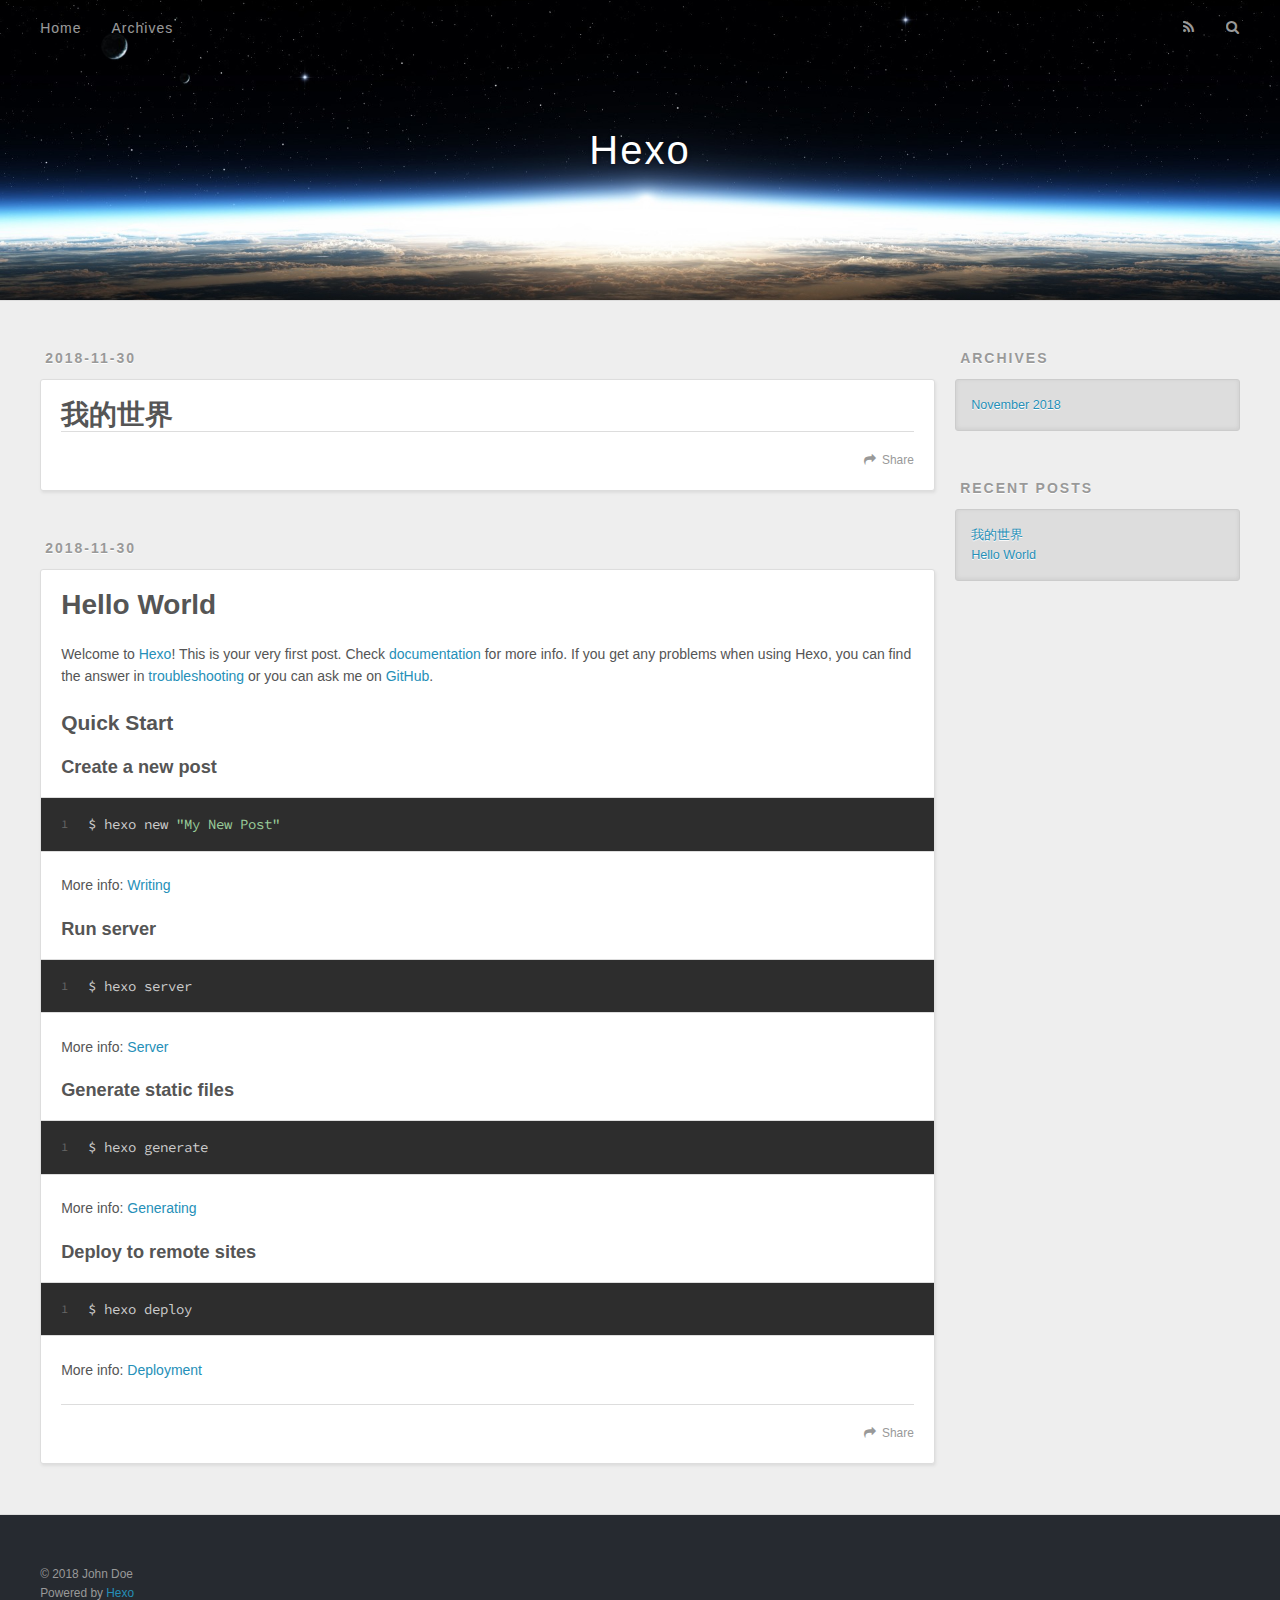
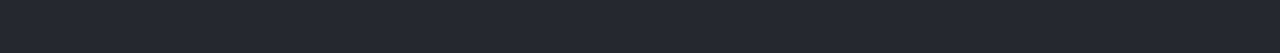
==== index.html @ 95079804 "Site updated: 2018-11-30 16:12:52" ====
<!DOCTYPE html>
<html>
<head><meta name="generator" content="Hexo 3.8.0">
  <meta charset="utf-8">
  

  
  <title>Hexo</title>
  <meta name="viewport" content="width=device-width, initial-scale=1, maximum-scale=1">
  <meta property="og:type" content="website">
<meta property="og:title" content="Hexo">
<meta property="og:url" content="http://yoursite.com/index.html">
<meta property="og:site_name" content="Hexo">
<meta property="og:locale" content="default">
<meta name="twitter:card" content="summary">
<meta name="twitter:title" content="Hexo">
  
    <link rel="alternate" href="/atom.xml" title="Hexo" type="application/atom+xml">
  
  
    <link rel="icon" href="/favicon.png">
  
  
    <link href="//fonts.googleapis.com/css?family=Source+Code+Pro" rel="stylesheet" type="text/css">
  
  <link rel="stylesheet" href="/css/style.css">
</head>
</html>
<body>
  <div id="container">
    <div id="wrap">
      <header id="header">
  <div id="banner"></div>
  <div id="header-outer" class="outer">
    <div id="header-title" class="inner">
      <h1 id="logo-wrap">
        <a href="/" id="logo">Hexo</a>
      </h1>
      
    </div>
    <div id="header-inner" class="inner">
      <nav id="main-nav">
        <a id="main-nav-toggle" class="nav-icon"></a>
        
          <a class="main-nav-link" href="/">Home</a>
        
          <a class="main-nav-link" href="/archives">Archives</a>
        
      </nav>
      <nav id="sub-nav">
        
          <a id="nav-rss-link" class="nav-icon" href="/atom.xml" title="RSS Feed"></a>
        
        <a id="nav-search-btn" class="nav-icon" title="Search"></a>
      </nav>
      <div id="search-form-wrap">
        <form action="//google.com/search" method="get" accept-charset="UTF-8" class="search-form"><input type="search" name="q" class="search-form-input" placeholder="Search"><button type="submit" class="search-form-submit">&#xF002;</button><input type="hidden" name="sitesearch" value="http://yoursite.com"></form>
      </div>
    </div>
  </div>
</header>
      <div class="outer">
        <section id="main">
  
    <article id="post-我的世界" class="article article-type-post" itemscope="" itemprop="blogPost">
  <div class="article-meta">
    <a href="/2018/11/30/我的世界/" class="article-date">
  <time datetime="2018-11-30T08:12:08.000Z" itemprop="datePublished">2018-11-30</time>
</a>
    
  </div>
  <div class="article-inner">
    
    
      <header class="article-header">
        
  
    <h1 itemprop="name">
      <a class="article-title" href="/2018/11/30/我的世界/">我的世界</a>
    </h1>
  

      </header>
    
    <div class="article-entry" itemprop="articleBody">
      
        
      
    </div>
    <footer class="article-footer">
      <a data-url="http://yoursite.com/2018/11/30/我的世界/" data-id="cjp3r2ox80001b4qado56fdbu" class="article-share-link">Share</a>
      
      
    </footer>
  </div>
  
</article>


  
    <article id="post-hello-world" class="article article-type-post" itemscope="" itemprop="blogPost">
  <div class="article-meta">
    <a href="/2018/11/30/hello-world/" class="article-date">
  <time datetime="2018-11-30T06:56:58.153Z" itemprop="datePublished">2018-11-30</time>
</a>
    
  </div>
  <div class="article-inner">
    
    
      <header class="article-header">
        
  
    <h1 itemprop="name">
      <a class="article-title" href="/2018/11/30/hello-world/">Hello World</a>
    </h1>
  

      </header>
    
    <div class="article-entry" itemprop="articleBody">
      
        <p>Welcome to <a href="https://hexo.io/" target="_blank" rel="noopener">Hexo</a>! This is your very first post. Check <a href="https://hexo.io/docs/" target="_blank" rel="noopener">documentation</a> for more info. If you get any problems when using Hexo, you can find the answer in <a href="https://hexo.io/docs/troubleshooting.html" target="_blank" rel="noopener">troubleshooting</a> or you can ask me on <a href="https://github.com/hexojs/hexo/issues" target="_blank" rel="noopener">GitHub</a>.</p>
<h2 id="Quick-Start"><a href="#Quick-Start" class="headerlink" title="Quick Start"></a>Quick Start</h2><h3 id="Create-a-new-post"><a href="#Create-a-new-post" class="headerlink" title="Create a new post"></a>Create a new post</h3><figure class="highlight bash"><table><tr><td class="gutter"><pre><span class="line">1</span><br></pre></td><td class="code"><pre><span class="line">$ hexo new <span class="string">"My New Post"</span></span><br></pre></td></tr></table></figure>
<p>More info: <a href="https://hexo.io/docs/writing.html" target="_blank" rel="noopener">Writing</a></p>
<h3 id="Run-server"><a href="#Run-server" class="headerlink" title="Run server"></a>Run server</h3><figure class="highlight bash"><table><tr><td class="gutter"><pre><span class="line">1</span><br></pre></td><td class="code"><pre><span class="line">$ hexo server</span><br></pre></td></tr></table></figure>
<p>More info: <a href="https://hexo.io/docs/server.html" target="_blank" rel="noopener">Server</a></p>
<h3 id="Generate-static-files"><a href="#Generate-static-files" class="headerlink" title="Generate static files"></a>Generate static files</h3><figure class="highlight bash"><table><tr><td class="gutter"><pre><span class="line">1</span><br></pre></td><td class="code"><pre><span class="line">$ hexo generate</span><br></pre></td></tr></table></figure>
<p>More info: <a href="https://hexo.io/docs/generating.html" target="_blank" rel="noopener">Generating</a></p>
<h3 id="Deploy-to-remote-sites"><a href="#Deploy-to-remote-sites" class="headerlink" title="Deploy to remote sites"></a>Deploy to remote sites</h3><figure class="highlight bash"><table><tr><td class="gutter"><pre><span class="line">1</span><br></pre></td><td class="code"><pre><span class="line">$ hexo deploy</span><br></pre></td></tr></table></figure>
<p>More info: <a href="https://hexo.io/docs/deployment.html" target="_blank" rel="noopener">Deployment</a></p>

      
    </div>
    <footer class="article-footer">
      <a data-url="http://yoursite.com/2018/11/30/hello-world/" data-id="cjp3r2owz0000b4qawb4kcni6" class="article-share-link">Share</a>
      
      
    </footer>
  </div>
  
</article>


  


</section>
        
          <aside id="sidebar">
  
    

  
    

  
    
  
    
  <div class="widget-wrap">
    <h3 class="widget-title">Archives</h3>
    <div class="widget">
      <ul class="archive-list"><li class="archive-list-item"><a class="archive-list-link" href="/archives/2018/11/">November 2018</a></li></ul>
    </div>
  </div>


  
    
  <div class="widget-wrap">
    <h3 class="widget-title">Recent Posts</h3>
    <div class="widget">
      <ul>
        
          <li>
            <a href="/2018/11/30/我的世界/">我的世界</a>
          </li>
        
          <li>
            <a href="/2018/11/30/hello-world/">Hello World</a>
          </li>
        
      </ul>
    </div>
  </div>

  
</aside>
        
      </div>
      <footer id="footer">
  
  <div class="outer">
    <div id="footer-info" class="inner">
      &copy; 2018 John Doe<br>
      Powered by <a href="http://hexo.io/" target="_blank">Hexo</a>
    </div>
  </div>
</footer>
    </div>
    <nav id="mobile-nav">
  
    <a href="/" class="mobile-nav-link">Home</a>
  
    <a href="/archives" class="mobile-nav-link">Archives</a>
  
</nav>
    

<script src="//ajax.googleapis.com/ajax/libs/jquery/2.0.3/jquery.min.js"></script>


  <link rel="stylesheet" href="/fancybox/jquery.fancybox.css">
  <script src="/fancybox/jquery.fancybox.pack.js"></script>


<script src="/js/script.js"></script>



  </div>
</body>
</html>
---- css/style.css ----
body {
  width: 100%;
}
body:before,
body:after {
  content: "";
  display: table;
}
body:after {
  clear: both;
}
html,
body,
div,
span,
applet,
object,
iframe,
h1,
h2,
h3,
h4,
h5,
h6,
p,
blockquote,
pre,
a,
abbr,
acronym,
address,
big,
cite,
code,
del,
dfn,
em,
img,
ins,
kbd,
q,
s,
samp,
small,
strike,
strong,
sub,
sup,
tt,
var,
dl,
dt,
dd,
ol,
ul,
li,
fieldset,
form,
label,
legend,
table,
caption,
tbody,
tfoot,
thead,
tr,
th,
td {
  margin: 0;
  padding: 0;
  border: 0;
  outline: 0;
  font-weight: inherit;
  font-style: inherit;
  font-family: inherit;
  font-size: 100%;
  vertical-align: baseline;
}
body {
  line-height: 1;
  color: #000;
  background: #fff;
}
ol,
ul {
  list-style: none;
}
table {
  border-collapse: separate;
  border-spacing: 0;
  vertical-align: middle;
}
caption,
th,
td {
  text-align: left;
  font-weight: normal;
  vertical-align: middle;
}
a img {
  border: none;
}
input,
button {
  margin: 0;
  padding: 0;
}
input::-moz-focus-inner,
button::-moz-focus-inner {
  border: 0;
  padding: 0;
}
@font-face {
  font-family: FontAwesome;
  font-style: normal;
  font-weight: normal;
  src: url("fonts/fontawesome-webfont.eot?v=#4.0.3");
  src: url("fonts/fontawesome-webfont.eot?#iefix&v=#4.0.3") format("embedded-opentype"), url("fonts/fontawesome-webfont.woff?v=#4.0.3") format("woff"), url("fonts/fontawesome-webfont.ttf?v=#4.0.3") format("truetype"), url("fonts/fontawesome-webfont.svg#fontawesomeregular?v=#4.0.3") format("svg");
}
html,
body,
#container {
  height: 100%;
}
body {
  background: #eee;
  font: 14px -apple-system, BlinkMacSystemFont, "Segoe UI", "Roboto", "Oxygen", "Ubuntu", "Cantarell", "Fira Sans", "Droid Sans", "Helvetica Neue", sans-serif;
  -webkit-text-size-adjust: 100%;
}
.outer {
  max-width: 1220px;
  margin: 0 auto;
  padding: 0 20px;
}
.outer:before,
.outer:after {
  content: "";
  display: table;
}
.outer:after {
  clear: both;
}
.inner {
  display: inline;
  float: left;
  width: 98.33333333333333%;
  margin: 0 0.833333333333333%;
}
.left,
.alignleft {
  float: left;
}
.right,
.alignright {
  float: right;
}
.clear {
  clear: both;
}
#container {
  position: relative;
}
.mobile-nav-on {
  overflow: hidden;
}
#wrap {
  height: 100%;
  width: 100%;
  position: absolute;
  top: 0;
  left: 0;
  -webkit-transition: 0.2s ease-out;
  -moz-transition: 0.2s ease-out;
  -ms-transition: 0.2s ease-out;
  transition: 0.2s ease-out;
  z-index: 1;
  background: #eee;
}
.mobile-nav-on #wrap {
  left: 280px;
}
@media screen and (min-width: 768px) {
  #main {
    display: inline;
    float: left;
    width: 73.33333333333333%;
    margin: 0 0.833333333333333%;
  }
}
.article-date,
.article-category-link,
.archive-year,
.widget-title {
  text-decoration: none;
  text-transform: uppercase;
  letter-spacing: 2px;
  color: #999;
  margin-bottom: 1em;
  margin-left: 5px;
  line-height: 1em;
  text-shadow: 0 1px #fff;
  font-weight: bold;
}
.article-inner,
.archive-article-inner {
  background: #fff;
  -webkit-box-shadow: 1px 2px 3px #ddd;
  box-shadow: 1px 2px 3px #ddd;
  border: 1px solid #ddd;
  border-radius: 3px;
}
.article-entry h1,
.widget h1 {
  font-size: 2em;
}
.article-entry h2,
.widget h2 {
  font-size: 1.5em;
}
.article-entry h3,
.widget h3 {
  font-size: 1.3em;
}
.article-entry h4,
.widget h4 {
  font-size: 1.2em;
}
.article-entry h5,
.widget h5 {
  font-size: 1em;
}
.article-entry h6,
.widget h6 {
  font-size: 1em;
  color: #999;
}
.article-entry hr,
.widget hr {
  border: 1px dashed #ddd;
}
.article-entry strong,
.widget strong {
  font-weight: bold;
}
.article-entry em,
.widget em,
.article-entry cite,
.widget cite {
  font-style: italic;
}
.article-entry sup,
.widget sup,
.article-entry sub,
.widget sub {
  font-size: 0.75em;
  line-height: 0;
  position: relative;
  vertical-align: baseline;
}
.article-entry sup,
.widget sup {
  top: -0.5em;
}
.article-entry sub,
.widget sub {
  bottom: -0.2em;
}
.article-entry small,
.widget small {
  font-size: 0.85em;
}
.article-entry acronym,
.widget acronym,
.article-entry abbr,
.widget abbr {
  border-bottom: 1px dotted;
}
.article-entry ul,
.widget ul,
.article-entry ol,
.widget ol,
.article-entry dl,
.widget dl {
  margin: 0 20px;
  line-height: 1.6em;
}
.article-entry ul ul,
.widget ul ul,
.article-entry ol ul,
.widget ol ul,
.article-entry ul ol,
.widget ul ol,
.article-entry ol ol,
.widget ol ol {
  margin-top: 0;
  margin-bottom: 0;
}
.article-entry ul,
.widget ul {
  list-style: disc;
}
.article-entry ol,
.widget ol {
  list-style: decimal;
}
.article-entry dt,
.widget dt {
  font-weight: bold;
}
#header {
  height: 300px;
  position: relative;
  border-bottom: 1px solid #ddd;
}
#header:before,
#header:after {
  content: "";
  position: absolute;
  left: 0;
  right: 0;
  height: 40px;
}
#header:before {
  top: 0;
  background: -webkit-linear-gradient(rgba(0,0,0,0.2), transparent);
  background: -moz-linear-gradient(rgba(0,0,0,0.2), transparent);
  background: -ms-linear-gradient(rgba(0,0,0,0.2), transparent);
  background: linear-gradient(rgba(0,0,0,0.2), transparent);
}
#header:after {
  bottom: 0;
  background: -webkit-linear-gradient(transparent, rgba(0,0,0,0.2));
  background: -moz-linear-gradient(transparent, rgba(0,0,0,0.2));
  background: -ms-linear-gradient(transparent, rgba(0,0,0,0.2));
  background: linear-gradient(transparent, rgba(0,0,0,0.2));
}
#header-outer {
  height: 100%;
  position: relative;
}
#header-inner {
  position: relative;
  overflow: hidden;
}
#banner {
  position: absolute;
  top: 0;
  left: 0;
  width: 100%;
  height: 100%;
  background: url("images/banner.jpg") center #000;
  -webkit-background-size: cover;
  -moz-background-size: cover;
  background-size: cover;
  z-index: -1;
}
#header-title {
  text-align: center;
  height: 40px;
  position: absolute;
  top: 50%;
  left: 0;
  margin-top: -20px;
}
#logo,
#subtitle {
  text-decoration: none;
  color: #fff;
  font-weight: 300;
  text-shadow: 0 1px 4px rgba(0,0,0,0.3);
}
#logo {
  font-size: 40px;
  line-height: 40px;
  letter-spacing: 2px;
}
#subtitle {
  font-size: 16px;
  line-height: 16px;
  letter-spacing: 1px;
}
#subtitle-wrap {
  margin-top: 16px;
}
#main-nav {
  float: left;
  margin-left: -15px;
}
.nav-icon,
.main-nav-link {
  float: left;
  color: #fff;
  opacity: 0.6;
  text-decoration: none;
  text-shadow: 0 1px rgba(0,0,0,0.2);
  -webkit-transition: opacity 0.2s;
  -moz-transition: opacity 0.2s;
  -ms-transition: opacity 0.2s;
  transition: opacity 0.2s;
  display: block;
  padding: 20px 15px;
}
.nav-icon:hover,
.main-nav-link:hover {
  opacity: 1;
}
.nav-icon {
  font-family: FontAwesome;
  text-align: center;
  font-size: 14px;
  width: 14px;
  height: 14px;
  padding: 20px 15px;
  position: relative;
  cursor: pointer;
}
.main-nav-link {
  font-weight: 300;
  letter-spacing: 1px;
}
@media screen and (max-width: 479px) {
  .main-nav-link {
    display: none;
  }
}
#main-nav-toggle {
  display: none;
}
#main-nav-toggle:before {
  content: "\f0c9";
}
@media screen and (max-width: 479px) {
  #main-nav-toggle {
    display: block;
  }
}
#sub-nav {
  float: right;
  margin-right: -15px;
}
#nav-rss-link:before {
  content: "\f09e";
}
#nav-search-btn:before {
  content: "\f002";
}
#search-form-wrap {
  position: absolute;
  top: 15px;
  width: 150px;
  height: 30px;
  right: -150px;
  opacity: 0;
  -webkit-transition: 0.2s ease-out;
  -moz-transition: 0.2s ease-out;
  -ms-transition: 0.2s ease-out;
  transition: 0.2s ease-out;
}
#search-form-wrap.on {
  opacity: 1;
  right: 0;
}
@media screen and (max-width: 479px) {
  #search-form-wrap {
    width: 100%;
    right: -100%;
  }
}
.search-form {
  position: absolute;
  top: 0;
  left: 0;
  right: 0;
  background: #fff;
  padding: 5px 15px;
  border-radius: 15px;
  -webkit-box-shadow: 0 0 10px rgba(0,0,0,0.3);
  box-shadow: 0 0 10px rgba(0,0,0,0.3);
}
.search-form-input {
  border: none;
  background: none;
  color: #555;
  width: 100%;
  font: 13px -apple-system, BlinkMacSystemFont, "Segoe UI", "Roboto", "Oxygen", "Ubuntu", "Cantarell", "Fira Sans", "Droid Sans", "Helvetica Neue", sans-serif;
  outline: none;
}
.search-form-input::-webkit-search-results-decoration,
.search-form-input::-webkit-search-cancel-button {
  -webkit-appearance: none;
}
.search-form-submit {
  position: absolute;
  top: 50%;
  right: 10px;
  margin-top: -7px;
  font: 13px FontAwesome;
  border: none;
  background: none;
  color: #bbb;
  cursor: pointer;
}
.search-form-submit:hover,
.search-form-submit:focus {
  color: #777;
}
.article {
  margin: 50px 0;
}
.article-inner {
  overflow: hidden;
}
.article-meta:before,
.article-meta:after {
  content: "";
  display: table;
}
.article-meta:after {
  clear: both;
}
.article-date {
  float: left;
}
.article-category {
  float: left;
  line-height: 1em;
  color: #ccc;
  text-shadow: 0 1px #fff;
  margin-left: 8px;
}
.article-category:before {
  content: "\2022";
}
.article-category-link {
  margin: 0 12px 1em;
}
.article-header {
  padding: 20px 20px 0;
}
.article-title {
  text-decoration: none;
  font-size: 2em;
  font-weight: bold;
  color: #555;
  line-height: 1.1em;
  -webkit-transition: color 0.2s;
  -moz-transition: color 0.2s;
  -ms-transition: color 0.2s;
  transition: color 0.2s;
}
a.article-title:hover {
  color: #258fb8;
}
.article-entry {
  color: #555;
  padding: 0 20px;
}
.article-entry:before,
.article-entry:after {
  content: "";
  display: table;
}
.article-entry:after {
  clear: both;
}
.article-entry p,
.article-entry table {
  line-height: 1.6em;
  margin: 1.6em 0;
}
.article-entry h1,
.article-entry h2,
.article-entry h3,
.article-entry h4,
.article-entry h5,
.article-entry h6 {
  font-weight: bold;
}
.article-entry h1,
.article-entry h2,
.article-entry h3,
.article-entry h4,
.article-entry h5,
.article-entry h6 {
  line-height: 1.1em;
  margin: 1.1em 0;
}
.article-entry a {
  color: #258fb8;
  text-decoration: none;
}
.article-entry a:hover {
  text-decoration: underline;
}
.article-entry ul,
.article-entry ol,
.article-entry dl {
  margin-top: 1.6em;
  margin-bottom: 1.6em;
}
.article-entry img,
.article-entry video {
  max-width: 100%;
  height: auto;
  display: block;
  margin: auto;
}
.article-entry iframe {
  border: none;
}
.article-entry table {
  width: 100%;
  border-collapse: collapse;
  border-spacing: 0;
}
.article-entry th {
  font-weight: bold;
  border-bottom: 3px solid #ddd;
  padding-bottom: 0.5em;
}
.article-entry td {
  border-bottom: 1px solid #ddd;
  padding: 10px 0;
}
.article-entry blockquote {
  font-family: Georgia, "Times New Roman", serif;
  font-size: 1.4em;
  margin: 1.6em 20px;
  text-align: center;
}
.article-entry blockquote footer {
  font-size: 14px;
  margin: 1.6em 0;
  font-family: -apple-system, BlinkMacSystemFont, "Segoe UI", "Roboto", "Oxygen", "Ubuntu", "Cantarell", "Fira Sans", "Droid Sans", "Helvetica Neue", sans-serif;
}
.article-entry blockquote footer cite:before {
  content: "—";
  padding: 0 0.5em;
}
.article-entry .pullquote {
  text-align: left;
  width: 45%;
  margin: 0;
}
.article-entry .pullquote.left {
  margin-left: 0.5em;
  margin-right: 1em;
}
.article-entry .pullquote.right {
  margin-right: 0.5em;
  margin-left: 1em;
}
.article-entry .caption {
  color: #999;
  display: block;
  font-size: 0.9em;
  margin-top: 0.5em;
  position: relative;
  text-align: center;
}
.article-entry .video-container {
  position: relative;
  padding-top: 56.25%;
  height: 0;
  overflow: hidden;
}
.article-entry .video-container iframe,
.article-entry .video-container object,
.article-entry .video-container embed {
  position: absolute;
  top: 0;
  left: 0;
  width: 100%;
  height: 100%;
  margin-top: 0;
}
.article-more-link a {
  display: inline-block;
  line-height: 1em;
  padding: 6px 15px;
  border-radius: 15px;
  background: #eee;
  color: #999;
  text-shadow: 0 1px #fff;
  text-decoration: none;
}
.article-more-link a:hover {
  background: #258fb8;
  color: #fff;
  text-decoration: none;
  text-shadow: 0 1px #1e7293;
}
.article-footer {
  font-size: 0.85em;
  line-height: 1.6em;
  border-top: 1px solid #ddd;
  padding-top: 1.6em;
  margin: 0 20px 20px;
}
.article-footer:before,
.article-footer:after {
  content: "";
  display: table;
}
.article-footer:after {
  clear: both;
}
.article-footer a {
  color: #999;
  text-decoration: none;
}
.article-footer a:hover {
  color: #555;
}
.article-tag-list-item {
  float: left;
  margin-right: 10px;
}
.article-tag-list-link:before {
  content: "#";
}
.article-comment-link {
  float: right;
}
.article-comment-link:before {
  content: "\f075";
  font-family: FontAwesome;
  padding-right: 8px;
}
.article-share-link {
  cursor: pointer;
  float: right;
  margin-left: 20px;
}
.article-share-link:before {
  content: "\f064";
  font-family: FontAwesome;
  padding-right: 6px;
}
#article-nav {
  position: relative;
}
#article-nav:before,
#article-nav:after {
  content: "";
  display: table;
}
#article-nav:after {
  clear: both;
}
@media screen and (min-width: 768px) {
  #article-nav {
    margin: 50px 0;
  }
  #article-nav:before {
    width: 8px;
    height: 8px;
    position: absolute;
    top: 50%;
    left: 50%;
    margin-top: -4px;
    margin-left: -4px;
    content: "";
    border-radius: 50%;
    background: #ddd;
    -webkit-box-shadow: 0 1px 2px #fff;
    box-shadow: 0 1px 2px #fff;
  }
}
.article-nav-link-wrap {
  text-decoration: none;
  text-shadow: 0 1px #fff;
  color: #999;
  -webkit-box-sizing: border-box;
  -moz-box-sizing: border-box;
  box-sizing: border-box;
  margin-top: 50px;
  text-align: center;
  display: block;
}
.article-nav-link-wrap:hover {
  color: #555;
}
@media screen and (min-width: 768px) {
  .article-nav-link-wrap {
    width: 50%;
    margin-top: 0;
  }
}
@media screen and (min-width: 768px) {
  #article-nav-newer {
    float: left;
    text-align: right;
    padding-right: 20px;
  }
}
@media screen and (min-width: 768px) {
  #article-nav-older {
    float: right;
    text-align: left;
    padding-left: 20px;
  }
}
.article-nav-caption {
  text-transform: uppercase;
  letter-spacing: 2px;
  color: #ddd;
  line-height: 1em;
  font-weight: bold;
}
#article-nav-newer .article-nav-caption {
  margin-right: -2px;
}
.article-nav-title {
  font-size: 0.85em;
  line-height: 1.6em;
  margin-top: 0.5em;
}
.article-share-box {
  position: absolute;
  display: none;
  background: #fff;
  -webkit-box-shadow: 1px 2px 10px rgba(0,0,0,0.2);
  box-shadow: 1px 2px 10px rgba(0,0,0,0.2);
  border-radius: 3px;
  margin-left: -145px;
  overflow: hidden;
  z-index: 1;
}
.article-share-box.on {
  display: block;
}
.article-share-input {
  width: 100%;
  background: none;
  -webkit-box-sizing: border-box;
  -moz-box-sizing: border-box;
  box-sizing: border-box;
  font: 14px -apple-system, BlinkMacSystemFont, "Segoe UI", "Roboto", "Oxygen", "Ubuntu", "Cantarell", "Fira Sans", "Droid Sans", "Helvetica Neue", sans-serif;
  padding: 0 15px;
  color: #555;
  outline: none;
  border: 1px solid #ddd;
  border-radius: 3px 3px 0 0;
  height: 36px;
  line-height: 36px;
}
.article-share-links {
  background: #eee;
}
.article-share-links:before,
.article-share-links:after {
  content: "";
  display: table;
}
.article-share-links:after {
  clear: both;
}
.article-share-twitter,
.article-share-facebook,
.article-share-pinterest,
.article-share-google {
  width: 50px;
  height: 36px;
  display: block;
  float: left;
  position: relative;
  color: #999;
  text-shadow: 0 1px #fff;
}
.article-share-twitter:before,
.article-share-facebook:before,
.article-share-pinterest:before,
.article-share-google:before {
  font-size: 20px;
  font-family: FontAwesome;
  width: 20px;
  height: 20px;
  position: absolute;
  top: 50%;
  left: 50%;
  margin-top: -10px;
  margin-left: -10px;
  text-align: center;
}
.article-share-twitter:hover,
.article-share-facebook:hover,
.article-share-pinterest:hover,
.article-share-google:hover {
  color: #fff;
}
.article-share-twitter:before {
  content: "\f099";
}
.article-share-twitter:hover {
  background: #00aced;
  text-shadow: 0 1px #008abe;
}
.article-share-facebook:before {
  content: "\f09a";
}
.article-share-facebook:hover {
  background: #3b5998;
  text-shadow: 0 1px #2f477a;
}
.article-share-pinterest:before {
  content: "\f0d2";
}
.article-share-pinterest:hover {
  background: #cb2027;
  text-shadow: 0 1px #a21a1f;
}
.article-share-google:before {
  content: "\f0d5";
}
.article-share-google:hover {
  background: #dd4b39;
  text-shadow: 0 1px #be3221;
}
.article-gallery {
  background: #000;
  position: relative;
}
.article-gallery-photos {
  position: relative;
  overflow: hidden;
}
.article-gallery-img {
  display: none;
  max-width: 100%;
}
.article-gallery-img:first-child {
  display: block;
}
.article-gallery-img.loaded {
  position: absolute;
  display: block;
}
.article-gallery-img img {
  display: block;
  max-width: 100%;
  margin: 0 auto;
}
#comments {
  background: #fff;
  -webkit-box-shadow: 1px 2px 3px #ddd;
  box-shadow: 1px 2px 3px #ddd;
  padding: 20px;
  border: 1px solid #ddd;
  border-radius: 3px;
  margin: 50px 0;
}
#comments a {
  color: #258fb8;
}
.archives-wrap {
  margin: 50px 0;
}
.archives:before,
.archives:after {
  content: "";
  display: table;
}
.archives:after {
  clear: both;
}
.archive-year-wrap {
  margin-bottom: 1em;
}
.archives {
  -webkit-column-gap: 10px;
  -moz-column-gap: 10px;
  column-gap: 10px;
}
@media screen and (min-width: 480px) and (max-width: 767px) {
  .archives {
    -webkit-column-count: 2;
    -moz-column-count: 2;
    column-count: 2;
  }
}
@media screen and (min-width: 768px) {
  .archives {
    -webkit-column-count: 3;
    -moz-column-count: 3;
    column-count: 3;
  }
}
.archive-article {
  -webkit-column-break-inside: avoid;
  page-break-inside: avoid;
  overflow: hidden;
  break-inside: avoid-column;
}
.archive-article-inner {
  padding: 10px;
  margin-bottom: 15px;
}
.archive-article-title {
  text-decoration: none;
  font-weight: bold;
  color: #555;
  -webkit-transition: color 0.2s;
  -moz-transition: color 0.2s;
  -ms-transition: color 0.2s;
  transition: color 0.2s;
  line-height: 1.6em;
}
.archive-article-title:hover {
  color: #258fb8;
}
.archive-article-footer {
  margin-top: 1em;
}
.archive-article-date {
  color: #999;
  text-decoration: none;
  font-size: 0.85em;
  line-height: 1em;
  margin-bottom: 0.5em;
  display: block;
}
#page-nav {
  margin: 50px auto;
  background: #fff;
  -webkit-box-shadow: 1px 2px 3px #ddd;
  box-shadow: 1px 2px 3px #ddd;
  border: 1px solid #ddd;
  border-radius: 3px;
  text-align: center;
  color: #999;
  overflow: hidden;
}
#page-nav:before,
#page-nav:after {
  content: "";
  display: table;
}
#page-nav:after {
  clear: both;
}
#page-nav a,
#page-nav span {
  padding: 10px 20px;
  line-height: 1;
  height: 2ex;
}
#page-nav a {
  color: #999;
  text-decoration: none;
}
#page-nav a:hover {
  background: #999;
  color: #fff;
}
#page-nav .prev {
  float: left;
}
#page-nav .next {
  float: right;
}
#page-nav .page-number {
  display: inline-block;
}
@media screen and (max-width: 479px) {
  #page-nav .page-number {
    display: none;
  }
}
#page-nav .current {
  color: #555;
  font-weight: bold;
}
#page-nav .space {
  color: #ddd;
}
#footer {
  background: #262a30;
  padding: 50px 0;
  border-top: 1px solid #ddd;
  color: #999;
}
#footer a {
  color: #258fb8;
  text-decoration: none;
}
#footer a:hover {
  text-decoration: underline;
}
#footer-info {
  line-height: 1.6em;
  font-size: 0.85em;
}
.article-entry pre,
.article-entry .highlight {
  background: #2d2d2d;
  margin: 0 -20px;
  padding: 15px 20px;
  border-style: solid;
  border-color: #ddd;
  border-width: 1px 0;
  overflow: auto;
  color: #ccc;
  line-height: 22.400000000000002px;
}
.article-entry .highlight .gutter pre,
.article-entry .gist .gist-file .gist-data .line-numbers {
  color: #666;
  font-size: 0.85em;
}
.article-entry pre,
.article-entry code {
  font-family: "Source Code Pro", Consolas, Monaco, Menlo, Consolas, monospace;
}
.article-entry code {
  background: #eee;
  text-shadow: 0 1px #fff;
  padding: 0 0.3em;
}
.article-entry pre code {
  background: none;
  text-shadow: none;
  padding: 0;
}
.article-entry .highlight pre {
  border: none;
  margin: 0;
  padding: 0;
}
.article-entry .highlight table {
  margin: 0;
  width: auto;
}
.article-entry .highlight td {
  border: none;
  padding: 0;
}
.article-entry .highlight figcaption {
  font-size: 0.85em;
  color: #999;
  line-height: 1em;
  margin-bottom: 1em;
}
.article-entry .highlight figcaption:before,
.article-entry .highlight figcaption:after {
  content: "";
  display: table;
}
.article-entry .highlight figcaption:after {
  clear: both;
}
.article-entry .highlight figcaption a {
  float: right;
}
.article-entry .highlight .gutter pre {
  text-align: right;
  padding-right: 20px;
}
.article-entry .highlight .line {
  height: 22.400000000000002px;
}
.article-entry .highlight .line.marked {
  background: #515151;
}
.article-entry .gist {
  margin: 0 -20px;
  border-style: solid;
  border-color: #ddd;
  border-width: 1px 0;
  background: #2d2d2d;
  padding: 15px 20px 15px 0;
}
.article-entry .gist .gist-file {
  border: none;
  font-family: "Source Code Pro", Consolas, Monaco, Menlo, Consolas, monospace;
  margin: 0;
}
.article-entry .gist .gist-file .gist-data {
  background: none;
  border: none;
}
.article-entry .gist .gist-file .gist-data .line-numbers {
  background: none;
  border: none;
  padding: 0 20px 0 0;
}
.article-entry .gist .gist-file .gist-data .line-data {
  padding: 0 !important;
}
.article-entry .gist .gist-file .highlight {
  margin: 0;
  padding: 0;
  border: none;
}
.article-entry .gist .gist-file .gist-meta {
  background: #2d2d2d;
  color: #999;
  font: 0.85em -apple-system, BlinkMacSystemFont, "Segoe UI", "Roboto", "Oxygen", "Ubuntu", "Cantarell", "Fira Sans", "Droid Sans", "Helvetica Neue", sans-serif;
  text-shadow: 0 0;
  padding: 0;
  margin-top: 1em;
  margin-left: 20px;
}
.article-entry .gist .gist-file .gist-meta a {
  color: #258fb8;
  font-weight: normal;
}
.article-entry .gist .gist-file .gist-meta a:hover {
  text-decoration: underline;
}
pre .comment,
pre .title {
  color: #999;
}
pre .variable,
pre .attribute,
pre .tag,
pre .regexp,
pre .ruby .constant,
pre .xml .tag .title,
pre .xml .pi,
pre .xml .doctype,
pre .html .doctype,
pre .css .id,
pre .css .class,
pre .css .pseudo {
  color: #f2777a;
}
pre .number,
pre .preprocessor,
pre .built_in,
pre .literal,
pre .params,
pre .constant {
  color: #f99157;
}
pre .class,
pre .ruby .class .title,
pre .css .rules .attribute {
  color: #9c9;
}
pre .string,
pre .value,
pre .inheritance,
pre .header,
pre .ruby .symbol,
pre .xml .cdata {
  color: #9c9;
}
pre .css .hexcolor {
  color: #6cc;
}
pre .function,
pre .python .decorator,
pre .python .title,
pre .ruby .function .title,
pre .ruby .title .keyword,
pre .perl .sub,
pre .javascript .title,
pre .coffeescript .title {
  color: #69c;
}
pre .keyword,
pre .javascript .function {
  color: #c9c;
}
@media screen and (max-width: 479px) {
  #mobile-nav {
    position: absolute;
    top: 0;
    left: 0;
    width: 280px;
    height: 100%;
    background: #191919;
    border-right: 1px solid #fff;
  }
}
@media screen and (max-width: 479px) {
  .mobile-nav-link {
    display: block;
    color: #999;
    text-decoration: none;
    padding: 15px 20px;
    font-weight: bold;
  }
  .mobile-nav-link:hover {
    color: #fff;
  }
}
@media screen and (min-width: 768px) {
  #sidebar {
    display: inline;
    float: left;
    width: 23.333333333333332%;
    margin: 0 0.833333333333333%;
  }
}
.widget-wrap {
  margin: 50px 0;
}
.widget {
  color: #777;
  text-shadow: 0 1px #fff;
  background: #ddd;
  -webkit-box-shadow: 0 -1px 4px #ccc inset;
  box-shadow: 0 -1px 4px #ccc inset;
  border: 1px solid #ccc;
  padding: 15px;
  border-radius: 3px;
}
.widget a {
  color: #258fb8;
  text-decoration: none;
}
.widget a:hover {
  text-decoration: underline;
}
.widget ul ul,
.widget ol ul,
.widget dl ul,
.widget ul ol,
.widget ol ol,
.widget dl ol,
.widget ul dl,
.widget ol dl,
.widget dl dl {
  margin-left: 15px;
  list-style: disc;
}
.widget {
  line-height: 1.6em;
  word-wrap: break-word;
  font-size: 0.9em;
}
.widget ul,
.widget ol {
  list-style: none;
  margin: 0;
}
.widget ul ul,
.widget ol ul,
.widget ul ol,
.widget ol ol {
  margin: 0 20px;
}
.widget ul ul,
.widget ol ul {
  list-style: disc;
}
.widget ul ol,
.widget ol ol {
  list-style: decimal;
}
.category-list-count,
.tag-list-count,
.archive-list-count {
  padding-left: 5px;
  color: #999;
  font-size: 0.85em;
}
.category-list-count:before,
.tag-list-count:before,
.archive-list-count:before {
  content: "(";
}
.category-list-count:after,
.tag-list-count:after,
.archive-list-count:after {
  content: ")";
}
.tagcloud a {
  margin-right: 5px;
  display: inline-block;
}
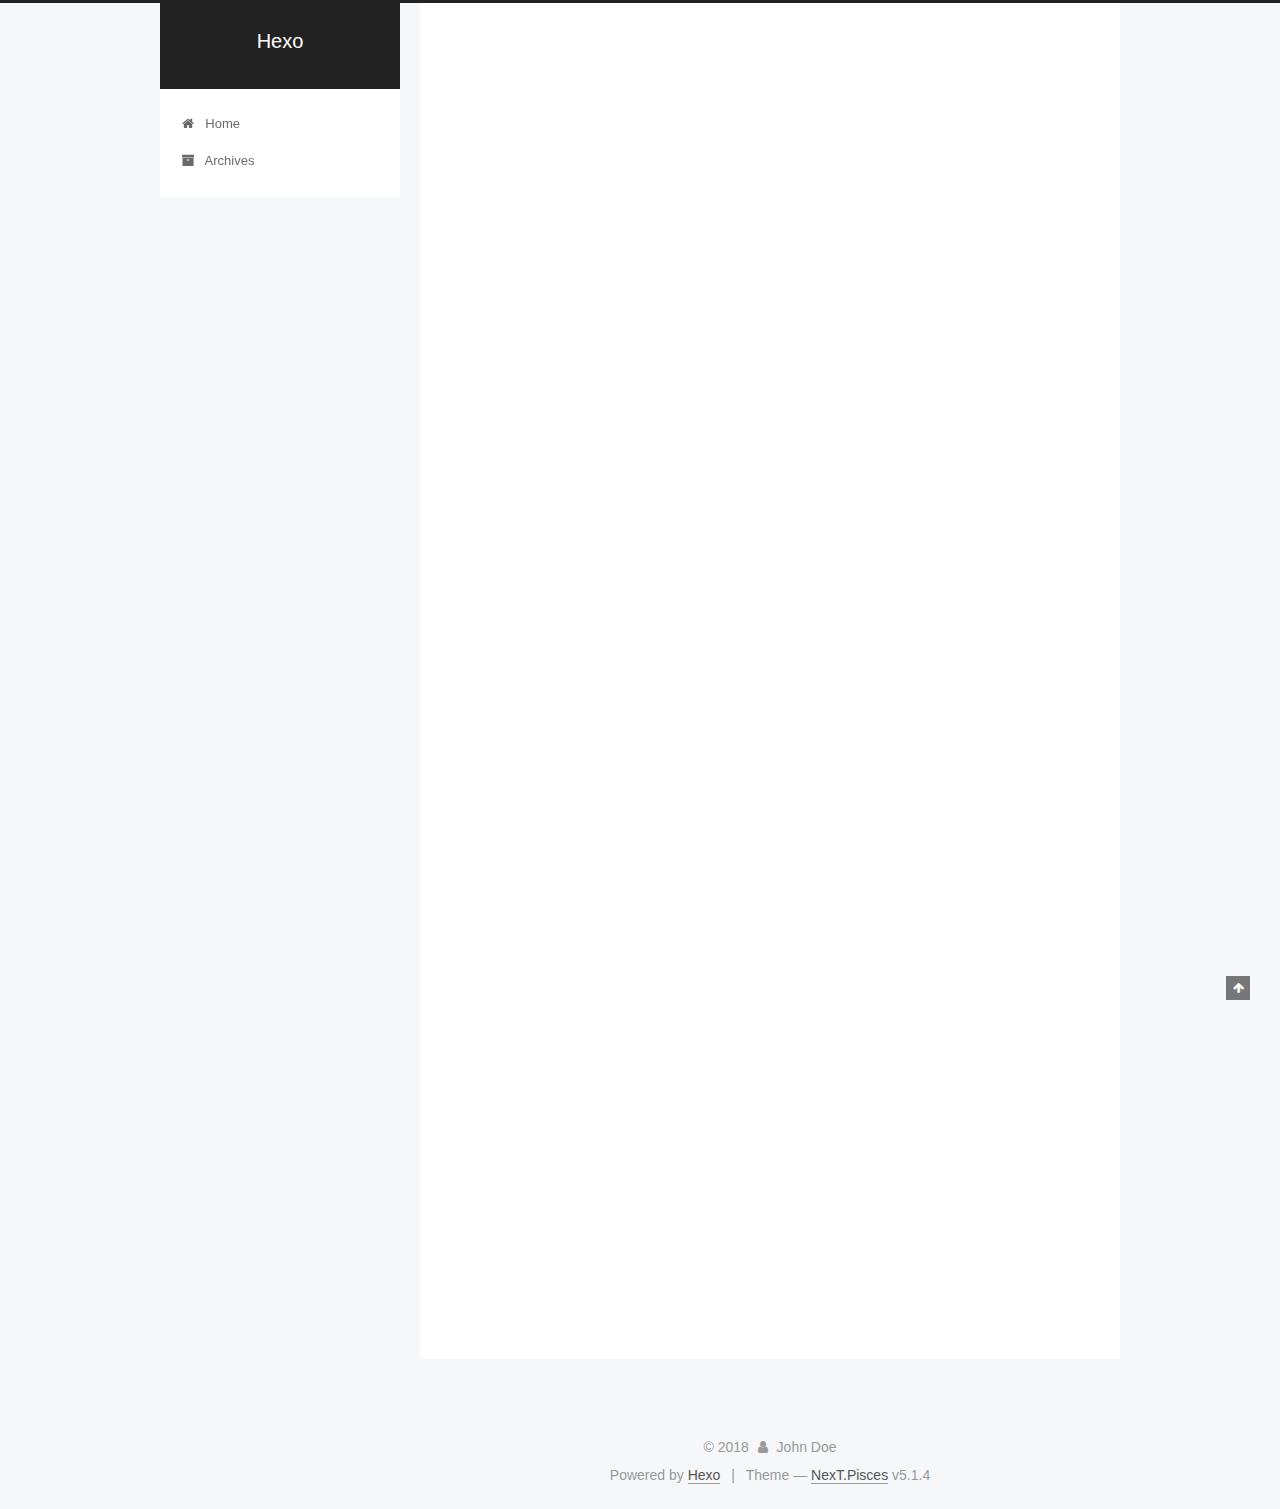
==== commit 06e729c7: "Site updated: 2018-11-30 19:08:10" ====
--- a/index.html
+++ b/index.html
@@ -1,126 +1,426 @@
 <!DOCTYPE html>
-<html>
+
+
+
+  
+
+
+<html class="theme-next pisces use-motion" lang="">
 <head><meta name="generator" content="Hexo 3.8.0">
-  <meta charset="utf-8">
-  
-
-  
-  <title>Hexo</title>
-  <meta name="viewport" content="width=device-width, initial-scale=1, maximum-scale=1">
-  <meta property="og:type" content="website">
+  <meta charset="UTF-8">
+<meta http-equiv="X-UA-Compatible" content="IE=edge">
+<meta name="viewport" content="width=device-width, initial-scale=1, maximum-scale=1">
+<meta name="theme-color" content="#222">
+
+
+
+
+
+
+
+
+
+<meta http-equiv="Cache-Control" content="no-transform">
+<meta http-equiv="Cache-Control" content="no-siteapp">
+
+
+
+
+
+
+
+
+
+
+
+
+
+
+
+
+  
+  
+  <link href="/lib/fancybox/source/jquery.fancybox.css?v=2.1.5" rel="stylesheet" type="text/css">
+
+
+
+
+
+
+
+<link href="/lib/font-awesome/css/font-awesome.min.css?v=4.6.2" rel="stylesheet" type="text/css">
+
+<link href="/css/main.css?v=5.1.4" rel="stylesheet" type="text/css">
+
+
+  <link rel="apple-touch-icon" sizes="180x180" href="/images/apple-touch-icon-next.png?v=5.1.4">
+
+
+  <link rel="icon" type="image/png" sizes="32x32" href="/images/favicon-32x32-next.png?v=5.1.4">
+
+
+  <link rel="icon" type="image/png" sizes="16x16" href="/images/favicon-16x16-next.png?v=5.1.4">
+
+
+  <link rel="mask-icon" href="/images/logo.svg?v=5.1.4" color="#222">
+
+
+
+
+
+  <meta name="keywords" content="Hexo, NexT">
+
+
+
+
+
+
+
+
+
+
+<meta property="og:type" content="website">
 <meta property="og:title" content="Hexo">
 <meta property="og:url" content="http://yoursite.com/index.html">
 <meta property="og:site_name" content="Hexo">
 <meta property="og:locale" content="default">
 <meta name="twitter:card" content="summary">
 <meta name="twitter:title" content="Hexo">
-  
-    <link rel="alternate" href="/atom.xml" title="Hexo" type="application/atom+xml">
-  
-  
-    <link rel="icon" href="/favicon.png">
-  
-  
-    <link href="//fonts.googleapis.com/css?family=Source+Code+Pro" rel="stylesheet" type="text/css">
-  
-  <link rel="stylesheet" href="/css/style.css">
+
+
+
+<script type="text/javascript" id="hexo.configurations">
+  var NexT = window.NexT || {};
+  var CONFIG = {
+    root: '/',
+    scheme: 'Pisces',
+    version: '5.1.4',
+    sidebar: {"position":"left","display":"post","offset":12,"b2t":false,"scrollpercent":false,"onmobile":false},
+    fancybox: true,
+    tabs: true,
+    motion: {"enable":true,"async":false,"transition":{"post_block":"fadeIn","post_header":"slideDownIn","post_body":"slideDownIn","coll_header":"slideLeftIn","sidebar":"slideUpIn"}},
+    duoshuo: {
+      userId: '0',
+      author: 'Author'
+    },
+    algolia: {
+      applicationID: '',
+      apiKey: '',
+      indexName: '',
+      hits: {"per_page":10},
+      labels: {"input_placeholder":"Search for Posts","hits_empty":"We didn't find any results for the search: ${query}","hits_stats":"${hits} results found in ${time} ms"}
+    }
+  };
+</script>
+
+
+
+  <link rel="canonical" href="http://yoursite.com/">
+
+
+
+
+
+  <title>Hexo</title>
+  
+
+
+
+
+
+
+
+
 </head>
-</html>
-<body>
-  <div id="container">
-    <div id="wrap">
-      <header id="header">
-  <div id="banner"></div>
-  <div id="header-outer" class="outer">
-    <div id="header-title" class="inner">
-      <h1 id="logo-wrap">
-        <a href="/" id="logo">Hexo</a>
-      </h1>
-      
+
+<body itemscope="" itemtype="http://schema.org/WebPage" lang="default">
+
+  
+  
+    
+  
+
+  <div class="container sidebar-position-left 
+  page-home">
+    <div class="headband"></div>
+
+    <header id="header" class="header" itemscope="" itemtype="http://schema.org/WPHeader">
+      <div class="header-inner"><div class="site-brand-wrapper">
+  <div class="site-meta ">
+    
+
+    <div class="custom-logo-site-title">
+      <a href="/" class="brand" rel="start">
+        <span class="logo-line-before"><i></i></span>
+        <span class="site-title">Hexo</span>
+        <span class="logo-line-after"><i></i></span>
+      </a>
     </div>
-    <div id="header-inner" class="inner">
-      <nav id="main-nav">
-        <a id="main-nav-toggle" class="nav-icon"></a>
-        
-          <a class="main-nav-link" href="/">Home</a>
-        
-          <a class="main-nav-link" href="/archives">Archives</a>
-        
-      </nav>
-      <nav id="sub-nav">
-        
-          <a id="nav-rss-link" class="nav-icon" href="/atom.xml" title="RSS Feed"></a>
-        
-        <a id="nav-search-btn" class="nav-icon" title="Search"></a>
-      </nav>
-      <div id="search-form-wrap">
-        <form action="//google.com/search" method="get" accept-charset="UTF-8" class="search-form"><input type="search" name="q" class="search-form-input" placeholder="Search"><button type="submit" class="search-form-submit">&#xF002;</button><input type="hidden" name="sitesearch" value="http://yoursite.com"></form>
-      </div>
+      
+        <p class="site-subtitle"></p>
+      
+  </div>
+
+  <div class="site-nav-toggle">
+    <button>
+      <span class="btn-bar"></span>
+      <span class="btn-bar"></span>
+      <span class="btn-bar"></span>
+    </button>
+  </div>
+</div>
+
+<nav class="site-nav">
+  
+
+  
+    <ul id="menu" class="menu">
+      
+        
+        <li class="menu-item menu-item-home">
+          <a href="/" rel="section">
+            
+              <i class="menu-item-icon fa fa-fw fa-home"></i> <br>
+            
+            Home
+          </a>
+        </li>
+      
+        
+        <li class="menu-item menu-item-archives">
+          <a href="/archives/" rel="section">
+            
+              <i class="menu-item-icon fa fa-fw fa-archive"></i> <br>
+            
+            Archives
+          </a>
+        </li>
+      
+
+      
+    </ul>
+  
+
+  
+</nav>
+
+
+
+ </div>
+    </header>
+
+    <main id="main" class="main">
+      <div class="main-inner">
+        <div class="content-wrap">
+          <div id="content" class="content">
+            
+  <section id="posts" class="posts-expand">
+    
+      
+
+  
+
+  
+  
+  
+
+  <article class="post post-type-normal" itemscope="" itemtype="http://schema.org/Article">
+  
+  
+  
+  <div class="post-block">
+    <link itemprop="mainEntityOfPage" href="http://yoursite.com/2018/11/30/我的世界/">
+
+    <span hidden itemprop="author" itemscope="" itemtype="http://schema.org/Person">
+      <meta itemprop="name" content="John Doe">
+      <meta itemprop="description" content="">
+      <meta itemprop="image" content="/images/avatar.gif">
+    </span>
+
+    <span hidden itemprop="publisher" itemscope="" itemtype="http://schema.org/Organization">
+      <meta itemprop="name" content="Hexo">
+    </span>
+
+    
+      <header class="post-header">
+
+        
+        
+          <h1 class="post-title" itemprop="name headline">
+                
+                <a class="post-title-link" href="/2018/11/30/我的世界/" itemprop="url">你好</a></h1>
+        
+
+        <div class="post-meta">
+          <span class="post-time">
+            
+              <span class="post-meta-item-icon">
+                <i class="fa fa-calendar-o"></i>
+              </span>
+              
+                <span class="post-meta-item-text">Posted on</span>
+              
+              <time title="Post created" itemprop="dateCreated datePublished" datetime="2018-11-30T16:12:08+08:00">
+                2018-11-30
+              </time>
+            
+
+            
+
+            
+          </span>
+
+          
+
+          
+            
+          
+
+          
+          
+
+          
+
+          
+
+          
+
+        </div>
+      </header>
+    
+
+    
+    
+    
+    <div class="post-body" itemprop="articleBody">
+
+      
+      
+
+      
+        
+          
+            <p>陈二狗的妖孽人生</p>
+
+          
+        
+      
     </div>
-  </div>
-</header>
-      <div class="outer">
-        <section id="main">
-  
-    <article id="post-我的世界" class="article article-type-post" itemscope="" itemprop="blogPost">
-  <div class="article-meta">
-    <a href="/2018/11/30/我的世界/" class="article-date">
-  <time datetime="2018-11-30T08:12:08.000Z" itemprop="datePublished">2018-11-30</time>
-</a>
-    
-  </div>
-  <div class="article-inner">
-    
-    
-      <header class="article-header">
-        
-  
-    <h1 itemprop="name">
-      <a class="article-title" href="/2018/11/30/我的世界/">我的世界</a>
-    </h1>
-  
-
-      </header>
-    
-    <div class="article-entry" itemprop="articleBody">
-      
-        
-      
-    </div>
-    <footer class="article-footer">
-      <a data-url="http://yoursite.com/2018/11/30/我的世界/" data-id="cjp3r2ox80001b4qado56fdbu" class="article-share-link">Share</a>
-      
+    
+    
+    
+
+    
+
+    
+
+    
+
+    <footer class="post-footer">
+      
+
+      
+
+      
+
+      
+      
+        <div class="post-eof"></div>
       
     </footer>
   </div>
   
-</article>
-
-
-  
-    <article id="post-hello-world" class="article article-type-post" itemscope="" itemprop="blogPost">
-  <div class="article-meta">
-    <a href="/2018/11/30/hello-world/" class="article-date">
-  <time datetime="2018-11-30T06:56:58.153Z" itemprop="datePublished">2018-11-30</time>
-</a>
-    
-  </div>
-  <div class="article-inner">
-    
-    
-      <header class="article-header">
-        
-  
-    <h1 itemprop="name">
-      <a class="article-title" href="/2018/11/30/hello-world/">Hello World</a>
-    </h1>
-  
-
+  
+  
+  </article>
+
+
+    
+      
+
+  
+
+  
+  
+  
+
+  <article class="post post-type-normal" itemscope="" itemtype="http://schema.org/Article">
+  
+  
+  
+  <div class="post-block">
+    <link itemprop="mainEntityOfPage" href="http://yoursite.com/2018/11/30/hello-world/">
+
+    <span hidden itemprop="author" itemscope="" itemtype="http://schema.org/Person">
+      <meta itemprop="name" content="John Doe">
+      <meta itemprop="description" content="">
+      <meta itemprop="image" content="/images/avatar.gif">
+    </span>
+
+    <span hidden itemprop="publisher" itemscope="" itemtype="http://schema.org/Organization">
+      <meta itemprop="name" content="Hexo">
+    </span>
+
+    
+      <header class="post-header">
+
+        
+        
+          <h1 class="post-title" itemprop="name headline">
+                
+                <a class="post-title-link" href="/2018/11/30/hello-world/" itemprop="url">Hello World</a></h1>
+        
+
+        <div class="post-meta">
+          <span class="post-time">
+            
+              <span class="post-meta-item-icon">
+                <i class="fa fa-calendar-o"></i>
+              </span>
+              
+                <span class="post-meta-item-text">Posted on</span>
+              
+              <time title="Post created" itemprop="dateCreated datePublished" datetime="2018-11-30T14:56:58+08:00">
+                2018-11-30
+              </time>
+            
+
+            
+
+            
+          </span>
+
+          
+
+          
+            
+          
+
+          
+          
+
+          
+
+          
+
+          
+
+        </div>
       </header>
     
-    <div class="article-entry" itemprop="articleBody">
-      
-        <p>Welcome to <a href="https://hexo.io/" target="_blank" rel="noopener">Hexo</a>! This is your very first post. Check <a href="https://hexo.io/docs/" target="_blank" rel="noopener">documentation</a> for more info. If you get any problems when using Hexo, you can find the answer in <a href="https://hexo.io/docs/troubleshooting.html" target="_blank" rel="noopener">troubleshooting</a> or you can ask me on <a href="https://github.com/hexojs/hexo/issues" target="_blank" rel="noopener">GitHub</a>.</p>
+
+    
+    
+    
+    <div class="post-body" itemprop="articleBody">
+
+      
+      
+
+      
+        
+          
+            <p>Welcome to <a href="https://hexo.io/" target="_blank" rel="noopener">Hexo</a>! This is your very first post. Check <a href="https://hexo.io/docs/" target="_blank" rel="noopener">documentation</a> for more info. If you get any problems when using Hexo, you can find the answer in <a href="https://hexo.io/docs/troubleshooting.html" target="_blank" rel="noopener">troubleshooting</a> or you can ask me on <a href="https://github.com/hexojs/hexo/issues" target="_blank" rel="noopener">GitHub</a>.</p>
 <h2 id="Quick-Start"><a href="#Quick-Start" class="headerlink" title="Quick Start"></a>Quick Start</h2><h3 id="Create-a-new-post"><a href="#Create-a-new-post" class="headerlink" title="Create a new post"></a>Create a new post</h3><figure class="highlight bash"><table><tr><td class="gutter"><pre><span class="line">1</span><br></pre></td><td class="code"><pre><span class="line">$ hexo new <span class="string">"My New Post"</span></span><br></pre></td></tr></table></figure>
 <p>More info: <a href="https://hexo.io/docs/writing.html" target="_blank" rel="noopener">Writing</a></p>
 <h3 id="Run-server"><a href="#Run-server" class="headerlink" title="Run server"></a>Run server</h3><figure class="highlight bash"><table><tr><td class="gutter"><pre><span class="line">1</span><br></pre></td><td class="code"><pre><span class="line">$ hexo server</span><br></pre></td></tr></table></figure>
@@ -130,95 +430,314 @@
 <h3 id="Deploy-to-remote-sites"><a href="#Deploy-to-remote-sites" class="headerlink" title="Deploy to remote sites"></a>Deploy to remote sites</h3><figure class="highlight bash"><table><tr><td class="gutter"><pre><span class="line">1</span><br></pre></td><td class="code"><pre><span class="line">$ hexo deploy</span><br></pre></td></tr></table></figure>
 <p>More info: <a href="https://hexo.io/docs/deployment.html" target="_blank" rel="noopener">Deployment</a></p>
 
+          
+        
       
     </div>
-    <footer class="article-footer">
-      <a data-url="http://yoursite.com/2018/11/30/hello-world/" data-id="cjp3r2owz0000b4qawb4kcni6" class="article-share-link">Share</a>
-      
+    
+    
+    
+
+    
+
+    
+
+    
+
+    <footer class="post-footer">
+      
+
+      
+
+      
+
+      
+      
+        <div class="post-eof"></div>
       
     </footer>
   </div>
   
-</article>
-
-
-  
-
-
-</section>
-        
-          <aside id="sidebar">
-  
-    
-
-  
-    
-
-  
-    
-  
-    
-  <div class="widget-wrap">
-    <h3 class="widget-title">Archives</h3>
-    <div class="widget">
-      <ul class="archive-list"><li class="archive-list-item"><a class="archive-list-link" href="/archives/2018/11/">November 2018</a></li></ul>
+  
+  
+  </article>
+
+
+    
+  </section>
+
+  
+
+
+          </div>
+          
+
+
+          
+
+        </div>
+        
+          
+  
+  <div class="sidebar-toggle">
+    <div class="sidebar-toggle-line-wrap">
+      <span class="sidebar-toggle-line sidebar-toggle-line-first"></span>
+      <span class="sidebar-toggle-line sidebar-toggle-line-middle"></span>
+      <span class="sidebar-toggle-line sidebar-toggle-line-last"></span>
     </div>
   </div>
 
-
-  
-    
-  <div class="widget-wrap">
-    <h3 class="widget-title">Recent Posts</h3>
-    <div class="widget">
-      <ul>
-        
-          <li>
-            <a href="/2018/11/30/我的世界/">我的世界</a>
-          </li>
-        
-          <li>
-            <a href="/2018/11/30/hello-world/">Hello World</a>
-          </li>
-        
-      </ul>
+  <aside id="sidebar" class="sidebar">
+    
+    <div class="sidebar-inner">
+
+      
+
+      
+
+      <section class="site-overview-wrap sidebar-panel sidebar-panel-active">
+        <div class="site-overview">
+          <div class="site-author motion-element" itemprop="author" itemscope="" itemtype="http://schema.org/Person">
+            
+              <p class="site-author-name" itemprop="name">John Doe</p>
+              <p class="site-description motion-element" itemprop="description"></p>
+          </div>
+
+          <nav class="site-state motion-element">
+
+            
+              <div class="site-state-item site-state-posts">
+              
+                <a href="/archives/">
+              
+                  <span class="site-state-item-count">2</span>
+                  <span class="site-state-item-name">posts</span>
+                </a>
+              </div>
+            
+
+            
+
+            
+
+          </nav>
+
+          
+
+          
+
+          
+          
+
+          
+          
+
+          
+
+        </div>
+      </section>
+
+      
+
+      
+
     </div>
+  </aside>
+
+
+        
+      </div>
+    </main>
+
+    <footer id="footer" class="footer">
+      <div class="footer-inner">
+        <div class="copyright">&copy; <span itemprop="copyrightYear">2018</span>
+  <span class="with-love">
+    <i class="fa fa-user"></i>
+  </span>
+  <span class="author" itemprop="copyrightHolder">John Doe</span>
+
+  
+</div>
+
+
+  <div class="powered-by">Powered by <a class="theme-link" target="_blank" href="https://hexo.io">Hexo</a></div>
+
+
+
+  <span class="post-meta-divider">|</span>
+
+
+
+  <div class="theme-info">Theme &mdash; <a class="theme-link" target="_blank" href="https://github.com/iissnan/hexo-theme-next">NexT.Pisces</a> v5.1.4</div>
+
+
+
+
+        
+
+
+
+
+
+
+
+        
+      </div>
+    </footer>
+
+    
+      <div class="back-to-top">
+        <i class="fa fa-arrow-up"></i>
+        
+      </div>
+    
+
+    
+
   </div>
 
   
-</aside>
-        
-      </div>
-      <footer id="footer">
-  
-  <div class="outer">
-    <div id="footer-info" class="inner">
-      &copy; 2018 John Doe<br>
-      Powered by <a href="http://hexo.io/" target="_blank">Hexo</a>
-    </div>
-  </div>
-</footer>
-    </div>
-    <nav id="mobile-nav">
-  
-    <a href="/" class="mobile-nav-link">Home</a>
-  
-    <a href="/archives" class="mobile-nav-link">Archives</a>
-  
-</nav>
-    
-
-<script src="//ajax.googleapis.com/ajax/libs/jquery/2.0.3/jquery.min.js"></script>
-
-
-  <link rel="stylesheet" href="/fancybox/jquery.fancybox.css">
-  <script src="/fancybox/jquery.fancybox.pack.js"></script>
-
-
-<script src="/js/script.js"></script>
-
-
-
-  </div>
+
+<script type="text/javascript">
+  if (Object.prototype.toString.call(window.Promise) !== '[object Function]') {
+    window.Promise = null;
+  }
+</script>
+
+
+
+
+
+
+
+
+
+  
+
+
+
+
+
+
+
+
+
+
+
+
+  
+  
+    <script type="text/javascript" src="/lib/jquery/index.js?v=2.1.3"></script>
+  
+
+  
+  
+    <script type="text/javascript" src="/lib/fastclick/lib/fastclick.min.js?v=1.0.6"></script>
+  
+
+  
+  
+    <script type="text/javascript" src="/lib/jquery_lazyload/jquery.lazyload.js?v=1.9.7"></script>
+  
+
+  
+  
+    <script type="text/javascript" src="/lib/velocity/velocity.min.js?v=1.2.1"></script>
+  
+
+  
+  
+    <script type="text/javascript" src="/lib/velocity/velocity.ui.min.js?v=1.2.1"></script>
+  
+
+  
+  
+    <script type="text/javascript" src="/lib/fancybox/source/jquery.fancybox.pack.js?v=2.1.5"></script>
+  
+
+
+  
+
+
+  <script type="text/javascript" src="/js/src/utils.js?v=5.1.4"></script>
+
+  <script type="text/javascript" src="/js/src/motion.js?v=5.1.4"></script>
+
+
+
+  
+  
+
+
+  <script type="text/javascript" src="/js/src/affix.js?v=5.1.4"></script>
+
+  <script type="text/javascript" src="/js/src/schemes/pisces.js?v=5.1.4"></script>
+
+
+
+  
+
+  
+
+
+  <script type="text/javascript" src="/js/src/bootstrap.js?v=5.1.4"></script>
+
+
+
+  
+
+
+  
+
+
+
+
+	
+
+
+
+
+
+  
+
+
+
+
+
+  
+
+
+
+
+
+
+
+
+
+
+
+
+  
+
+
+
+
+
+  
+
+  
+
+  
+
+  
+  
+
+  
+
+  
+
+  
+
 </body>
-</html>+</html>
--- a/css/main.css
+++ b/css/main.css
@@ -0,0 +1,2993 @@
+/* normalize.css v3.0.2 | MIT License | git.io/normalize */
+html {
+  font-family: sans-serif; /* 1 */
+  -ms-text-size-adjust: 100%; /* 2 */
+  -webkit-text-size-adjust: 100%; /* 2 */
+}
+body {
+  margin: 0;
+}
+article,
+aside,
+details,
+figcaption,
+figure,
+footer,
+header,
+hgroup,
+main,
+menu,
+nav,
+section,
+summary {
+  display: block;
+}
+audio,
+canvas,
+progress,
+video {
+  display: inline-block; /* 1 */
+  vertical-align: baseline; /* 2 */
+}
+audio:not([controls]) {
+  display: none;
+  height: 0;
+}
+[hidden],
+template {
+  display: none;
+}
+a {
+  background-color: transparent;
+}
+a:active,
+a:hover {
+  outline: 0;
+}
+abbr[title] {
+  border-bottom: 1px dotted;
+}
+b,
+strong {
+  font-weight: bold;
+}
+dfn {
+  font-style: italic;
+}
+h1 {
+  font-size: 2em;
+  margin: 0.67em 0;
+}
+mark {
+  background: #ff0;
+  color: #000;
+}
+small {
+  font-size: 80%;
+}
+sub,
+sup {
+  font-size: 75%;
+  line-height: 0;
+  position: relative;
+  vertical-align: baseline;
+}
+sup {
+  top: -0.5em;
+}
+sub {
+  bottom: -0.25em;
+}
+img {
+  border: 0;
+}
+svg:not(:root) {
+  overflow: hidden;
+}
+figure {
+  margin: 1em 40px;
+}
+hr {
+  -moz-box-sizing: content-box;
+  box-sizing: content-box;
+  height: 0;
+}
+pre {
+  overflow: auto;
+}
+code,
+kbd,
+pre,
+samp {
+  font-family: monospace, monospace;
+  font-size: 1em;
+}
+button,
+input,
+optgroup,
+select,
+textarea {
+  color: inherit; /* 1 */
+  font: inherit; /* 2 */
+  margin: 0; /* 3 */
+}
+button {
+  overflow: visible;
+}
+button,
+select {
+  text-transform: none;
+}
+button,
+html input[type="button"],
+input[type="reset"],
+input[type="submit"] {
+  -webkit-appearance: button; /* 2 */
+  cursor: pointer; /* 3 */
+}
+button[disabled],
+html input[disabled] {
+  cursor: default;
+}
+button::-moz-focus-inner,
+input::-moz-focus-inner {
+  border: 0;
+  padding: 0;
+}
+input {
+  line-height: normal;
+}
+input[type="checkbox"],
+input[type="radio"] {
+  box-sizing: border-box; /* 1 */
+  padding: 0; /* 2 */
+}
+input[type="number"]::-webkit-inner-spin-button,
+input[type="number"]::-webkit-outer-spin-button {
+  height: auto;
+}
+input[type="search"] {
+  -webkit-appearance: textfield; /* 1 */
+  -moz-box-sizing: content-box;
+  -webkit-box-sizing: content-box; /* 2 */
+  box-sizing: content-box;
+}
+input[type="search"]::-webkit-search-cancel-button,
+input[type="search"]::-webkit-search-decoration {
+  -webkit-appearance: none;
+}
+fieldset {
+  border: 1px solid #c0c0c0;
+  margin: 0 2px;
+  padding: 0.35em 0.625em 0.75em;
+}
+legend {
+  border: 0; /* 1 */
+  padding: 0; /* 2 */
+}
+textarea {
+  overflow: auto;
+}
+optgroup {
+  font-weight: bold;
+}
+table {
+  border-collapse: collapse;
+  border-spacing: 0;
+}
+td,
+th {
+  padding: 0;
+}
+::selection {
+  background: #262a30;
+  color: #fff;
+}
+body {
+  position: relative;
+  font-family: 'Lato', "PingFang SC", "Microsoft YaHei", sans-serif;
+  font-size: 14px;
+  line-height: 2;
+  color: #555;
+  background: #f5f7f9;
+}
+@media (max-width: 767px) {
+  body {
+    padding-right: 0 !important;
+  }
+}
+@media (min-width: 768px) and (max-width: 991px) {
+  body {
+    padding-right: 0 !important;
+  }
+}
+@media (min-width: 1600px) {
+  body {
+    font-size: 16px;
+  }
+}
+h1,
+h2,
+h3,
+h4,
+h5,
+h6 {
+  margin: 0;
+  padding: 0;
+  font-weight: bold;
+  line-height: 1.5;
+  font-family: 'Lato', "PingFang SC", "Microsoft YaHei", sans-serif;
+}
+h2,
+h3,
+h4,
+h5,
+h6 {
+  margin: 20px 0 15px;
+}
+h1 {
+  font-size: 22px;
+}
+@media (max-width: 767px) {
+  h1 {
+    font-size: 18px;
+  }
+}
+h2 {
+  font-size: 20px;
+}
+@media (max-width: 767px) {
+  h2 {
+    font-size: 16px;
+  }
+}
+h3 {
+  font-size: 18px;
+}
+@media (max-width: 767px) {
+  h3 {
+    font-size: 14px;
+  }
+}
+h4 {
+  font-size: 16px;
+}
+@media (max-width: 767px) {
+  h4 {
+    font-size: 12px;
+  }
+}
+h5 {
+  font-size: 14px;
+}
+@media (max-width: 767px) {
+  h5 {
+    font-size: 10px;
+  }
+}
+h6 {
+  font-size: 12px;
+}
+@media (max-width: 767px) {
+  h6 {
+    font-size: 8px;
+  }
+}
+p {
+  margin: 0 0 20px 0;
+}
+a {
+  color: #555;
+  text-decoration: none;
+  outline: none;
+  border-bottom: 1px solid #999;
+  word-wrap: break-word;
+}
+a:hover {
+  color: #222;
+  border-bottom-color: #222;
+}
+blockquote {
+  margin: 0;
+  padding: 0;
+}
+img {
+  display: block;
+  margin: auto;
+  max-width: 100%;
+  height: auto;
+}
+hr {
+  margin: 40px 0;
+  height: 3px;
+  border: none;
+  background-color: #ddd;
+  background-image: repeating-linear-gradient(-45deg, #fff, #fff 4px, transparent 4px, transparent 8px);
+}
+blockquote {
+  padding: 0 15px;
+  color: #666;
+  border-left: 4px solid #ddd;
+}
+blockquote cite::before {
+  content: "-";
+  padding: 0 5px;
+}
+dt {
+  font-weight: 700;
+}
+dd {
+  margin: 0;
+  padding: 0;
+}
+kbd {
+  border: 1px solid #ccc;
+  border-radius: 0.2em;
+  box-shadow: 0.1em 0.1em 0.2em rgba(0,0,0,0.1);
+  background-color: #f9f9f9;
+  font-family: inherit;
+  background-image: -webkit-linear-gradient(top, #eee, #fff, #eee);
+  padding: 0.1em 0.3em;
+  white-space: nowrap;
+}
+.text-left {
+  text-align: left;
+}
+.text-center {
+  text-align: center;
+}
+.text-right {
+  text-align: right;
+}
+.text-justify {
+  text-align: justify;
+}
+.text-nowrap {
+  white-space: nowrap;
+}
+.text-lowercase {
+  text-transform: lowercase;
+}
+.text-uppercase {
+  text-transform: uppercase;
+}
+.text-capitalize {
+  text-transform: capitalize;
+}
+.center-block {
+  display: block;
+  margin-left: auto;
+  margin-right: auto;
+}
+.clearfix:before,
+.clearfix:after {
+  content: " ";
+  display: table;
+}
+.clearfix:after {
+  clear: both;
+}
+.pullquote {
+  width: 45%;
+}
+.pullquote.left {
+  float: left;
+  margin-left: 5px;
+  margin-right: 10px;
+}
+.pullquote.right {
+  float: right;
+  margin-left: 10px;
+  margin-right: 5px;
+}
+.affix.affix.affix {
+  position: fixed;
+}
+.translation {
+  margin-top: -20px;
+  font-size: 14px;
+  color: #999;
+}
+.scrollbar-measure {
+  width: 100px;
+  height: 100px;
+  overflow: scroll;
+  position: absolute;
+  top: -9999px;
+}
+.use-motion .motion-element {
+  opacity: 0;
+}
+table {
+  margin: 20px 0;
+  width: 100%;
+  border-collapse: collapse;
+  border-spacing: 0;
+  border: 1px solid #ddd;
+  font-size: 14px;
+  table-layout: fixed;
+  word-wrap: break-all;
+}
+table>tbody>tr:nth-of-type(odd) {
+  background-color: #f9f9f9;
+}
+table>tbody>tr:hover {
+  background-color: #f5f5f5;
+}
+caption,
+th,
+td {
+  padding: 8px;
+  text-align: left;
+  vertical-align: middle;
+  font-weight: normal;
+}
+th,
+td {
+  border-bottom: 3px solid #ddd;
+  border-right: 1px solid #eee;
+}
+th {
+  padding-bottom: 10px;
+  font-weight: 700;
+}
+td {
+  border-bottom-width: 1px;
+}
+html,
+body {
+  height: 100%;
+}
+.container {
+  position: relative;
+  min-height: 100%;
+}
+.header-inner {
+  margin: 0 auto;
+  padding: 100px 0 70px;
+  width: 700px;
+}
+@media (min-width: 1600px) {
+  .container .header-inner {
+    width: 900px;
+  }
+}
+.main {
+  padding-bottom: 150px;
+}
+.main-inner {
+  margin: 0 auto;
+  width: 700px;
+}
+@media (min-width: 1600px) {
+  .container .main-inner {
+    width: 900px;
+  }
+}
+.footer {
+  position: absolute;
+  left: 0;
+  bottom: 0;
+  width: 100%;
+  min-height: 50px;
+}
+.footer-inner {
+  box-sizing: border-box;
+  margin: 20px auto;
+  width: 700px;
+}
+@media (min-width: 1600px) {
+  .container .footer-inner {
+    width: 900px;
+  }
+}
+pre,
+.highlight {
+  overflow: auto;
+  margin: 20px 0;
+  padding: 0;
+  font-size: 13px;
+  color: #4d4d4c;
+  background: #f7f7f7;
+  line-height: 1.6;
+}
+pre,
+code {
+  font-family: consolas, Menlo, "PingFang SC", "Microsoft YaHei", monospace;
+}
+code {
+  padding: 2px 4px;
+  word-wrap: break-word;
+  color: #555;
+  background: #eee;
+  border-radius: 3px;
+  font-size: 13px;
+}
+pre {
+  padding: 10px;
+}
+pre code {
+  padding: 0;
+  color: #4d4d4c;
+  background: none;
+  text-shadow: none;
+}
+.highlight {
+  border-radius: 1px;
+}
+.highlight pre {
+  border: none;
+  margin: 0;
+  padding: 10px 0;
+}
+.highlight table {
+  margin: 0;
+  width: auto;
+  border: none;
+}
+.highlight td {
+  border: none;
+  padding: 0;
+}
+.highlight figcaption {
+  font-size: 1em;
+  color: #4d4d4c;
+  line-height: 1em;
+  margin-bottom: 1em;
+}
+.highlight figcaption:before,
+.highlight figcaption:after {
+  content: " ";
+  display: table;
+}
+.highlight figcaption:after {
+  clear: both;
+}
+.highlight figcaption a {
+  float: right;
+  color: #4d4d4c;
+}
+.highlight figcaption a:hover {
+  border-bottom-color: #4d4d4c;
+}
+.highlight .gutter pre {
+  padding-left: 10px;
+  padding-right: 10px;
+  color: #869194;
+  text-align: right;
+  background-color: #eff2f3;
+}
+.highlight .code pre {
+  width: 100%;
+  padding-left: 10px;
+  padding-right: 10px;
+  background-color: #f7f7f7;
+}
+.highlight .line {
+  height: 20px;
+}
+.gutter {
+  -webkit-user-select: none;
+  -moz-user-select: none;
+  -ms-user-select: none;
+  user-select: none;
+}
+.gist table {
+  width: auto;
+}
+.gist table td {
+  border: none;
+}
+pre .deletion {
+  background: #fdd;
+}
+pre .addition {
+  background: #dfd;
+}
+pre .meta {
+  color: #8959a8;
+}
+pre .comment {
+  color: #8e908c;
+}
+pre .variable,
+pre .attribute,
+pre .tag,
+pre .regexp,
+pre .ruby .constant,
+pre .xml .tag .title,
+pre .xml .pi,
+pre .xml .doctype,
+pre .html .doctype,
+pre .css .id,
+pre .css .class,
+pre .css .pseudo {
+  color: #c82829;
+}
+pre .number,
+pre .preprocessor,
+pre .built_in,
+pre .literal,
+pre .params,
+pre .constant,
+pre .command {
+  color: #f5871f;
+}
+pre .ruby .class .title,
+pre .css .rules .attribute,
+pre .string,
+pre .value,
+pre .inheritance,
+pre .header,
+pre .ruby .symbol,
+pre .xml .cdata,
+pre .special,
+pre .number,
+pre .formula {
+  color: #718c00;
+}
+pre .title,
+pre .css .hexcolor {
+  color: #3e999f;
+}
+pre .function,
+pre .python .decorator,
+pre .python .title,
+pre .ruby .function .title,
+pre .ruby .title .keyword,
+pre .perl .sub,
+pre .javascript .title,
+pre .coffeescript .title {
+  color: #4271ae;
+}
+pre .keyword,
+pre .javascript .function {
+  color: #8959a8;
+}
+.full-image.full-image.full-image.full-image {
+  border: none;
+  max-width: 100%;
+  width: auto;
+  margin: 20px auto 25px;
+}
+@media (min-width: 992px) {
+  .full-image.full-image.full-image.full-image {
+    max-width: none;
+    width: 118%;
+    margin: 0 -9%;
+  }
+}
+.blockquote-center,
+.page-home .post-type-quote blockquote,
+.page-post-detail .post-type-quote blockquote {
+  position: relative;
+  margin: 40px 0;
+  padding: 0;
+  border-left: none;
+  text-align: center;
+}
+.blockquote-center::before,
+.page-home .post-type-quote blockquote::before,
+.page-post-detail .post-type-quote blockquote::before,
+.blockquote-center::after,
+.page-home .post-type-quote blockquote::after,
+.page-post-detail .post-type-quote blockquote::after {
+  position: absolute;
+  content: ' ';
+  display: block;
+  width: 100%;
+  height: 24px;
+  opacity: 0.2;
+  background-repeat: no-repeat;
+  background-position: 0 -6px;
+  background-size: 22px 22px;
+}
+.blockquote-center::before,
+.page-home .post-type-quote blockquote::before,
+.page-post-detail .post-type-quote blockquote::before {
+  top: -20px;
+  background-image: url("../images/quote-l.svg");
+  border-top: 1px solid #ccc;
+}
+.blockquote-center::after,
+.page-home .post-type-quote blockquote::after,
+.page-post-detail .post-type-quote blockquote::after {
+  bottom: -20px;
+  background-image: url("../images/quote-r.svg");
+  border-bottom: 1px solid #ccc;
+  background-position: 100% 8px;
+}
+.blockquote-center p,
+.page-home .post-type-quote blockquote p,
+.page-post-detail .post-type-quote blockquote p,
+.blockquote-center div,
+.page-home .post-type-quote blockquote div,
+.page-post-detail .post-type-quote blockquote div {
+  text-align: center;
+}
+.post .post-body .group-picture img {
+  box-sizing: border-box;
+  padding: 0 3px;
+  border: none;
+}
+.post .group-picture-row {
+  overflow: hidden;
+  margin-top: 6px;
+}
+.post .group-picture-row:first-child {
+  margin-top: 0;
+}
+.post .group-picture-column {
+  float: left;
+}
+.page-post-detail .post-body .group-picture-column {
+  float: none;
+  margin-top: 10px;
+  width: auto !important;
+}
+.page-post-detail .post-body .group-picture-column img {
+  margin: 0 auto;
+}
+.page-archive .group-picture-container {
+  overflow: hidden;
+}
+.page-archive .group-picture-row {
+  float: left;
+}
+.page-archive .group-picture-row:first-child {
+  margin-top: 6px;
+}
+.page-archive .group-picture-column {
+  max-width: 150px;
+  max-height: 150px;
+}
+.post-body .note {
+  position: relative;
+  padding: 15px;
+  margin-bottom: 20px;
+  border: 1px solid #eee;
+  border-left-width: 5px;
+  border-radius: 3px;
+}
+.post-body .note h2,
+.post-body .note h3,
+.post-body .note h4,
+.post-body .note h5,
+.post-body .note h6 {
+  margin-top: 0;
+  margin-bottom: 0;
+  border-bottom: initial;
+  padding-top: 0 !important;
+}
+.post-body .note p:first-child,
+.post-body .note ul:first-child,
+.post-body .note ol:first-child,
+.post-body .note table:first-child,
+.post-body .note pre:first-child,
+.post-body .note blockquote:first-child {
+  margin-top: 0;
+}
+.post-body .note p:last-child,
+.post-body .note ul:last-child,
+.post-body .note ol:last-child,
+.post-body .note table:last-child,
+.post-body .note pre:last-child,
+.post-body .note blockquote:last-child {
+  margin-bottom: 0;
+}
+.post-body .note.default {
+  border-left-color: #777;
+}
+.post-body .note.default h2,
+.post-body .note.default h3,
+.post-body .note.default h4,
+.post-body .note.default h5,
+.post-body .note.default h6 {
+  color: #777;
+}
+.post-body .note.primary {
+  border-left-color: #6f42c1;
+}
+.post-body .note.primary h2,
+.post-body .note.primary h3,
+.post-body .note.primary h4,
+.post-body .note.primary h5,
+.post-body .note.primary h6 {
+  color: #6f42c1;
+}
+.post-body .note.info {
+  border-left-color: #428bca;
+}
+.post-body .note.info h2,
+.post-body .note.info h3,
+.post-body .note.info h4,
+.post-body .note.info h5,
+.post-body .note.info h6 {
+  color: #428bca;
+}
+.post-body .note.success {
+  border-left-color: #5cb85c;
+}
+.post-body .note.success h2,
+.post-body .note.success h3,
+.post-body .note.success h4,
+.post-body .note.success h5,
+.post-body .note.success h6 {
+  color: #5cb85c;
+}
+.post-body .note.warning {
+  border-left-color: #f0ad4e;
+}
+.post-body .note.warning h2,
+.post-body .note.warning h3,
+.post-body .note.warning h4,
+.post-body .note.warning h5,
+.post-body .note.warning h6 {
+  color: #f0ad4e;
+}
+.post-body .note.danger {
+  border-left-color: #d9534f;
+}
+.post-body .note.danger h2,
+.post-body .note.danger h3,
+.post-body .note.danger h4,
+.post-body .note.danger h5,
+.post-body .note.danger h6 {
+  color: #d9534f;
+}
+.post-body .label {
+  display: inline;
+  padding: 0 2px;
+  white-space: nowrap;
+}
+.post-body .label.default {
+  background-color: #f0f0f0;
+}
+.post-body .label.primary {
+  background-color: #efe6f7;
+}
+.post-body .label.info {
+  background-color: #e5f2f8;
+}
+.post-body .label.success {
+  background-color: #e7f4e9;
+}
+.post-body .label.warning {
+  background-color: #fcf6e1;
+}
+.post-body .label.danger {
+  background-color: #fae8eb;
+}
+.post-body .tabs {
+  position: relative;
+  display: block;
+  margin-bottom: 20px;
+  padding-top: 10px;
+}
+.post-body .tabs ul.nav-tabs {
+  margin: 0;
+  padding: 0;
+  display: flex;
+  margin-bottom: -1px;
+}
+@media (max-width: 413px) {
+  .post-body .tabs ul.nav-tabs {
+    display: block;
+    margin-bottom: 5px;
+  }
+}
+.post-body .tabs ul.nav-tabs li.tab {
+  list-style-type: none !important;
+  margin: 0 0.25em 0 0;
+  border-top: 3px solid transparent;
+  border-left: 1px solid transparent;
+  border-right: 1px solid transparent;
+}
+@media (max-width: 413px) {
+  .post-body .tabs ul.nav-tabs li.tab {
+    margin: initial;
+    border-top: 1px solid transparent;
+    border-left: 3px solid transparent;
+    border-right: 1px solid transparent;
+    border-bottom: 1px solid transparent;
+  }
+}
+.post-body .tabs ul.nav-tabs li.tab a {
+  outline: 0;
+  border-bottom: initial;
+  display: block;
+  line-height: 1.8em;
+  padding: 0.25em 0.75em;
+  transition-duration: 0.2s;
+  transition-timing-function: ease-out;
+  transition-delay: 0s;
+}
+.post-body .tabs ul.nav-tabs li.tab a i {
+  width: 1.285714285714286em;
+}
+.post-body .tabs ul.nav-tabs li.tab.active {
+  border-top: 3px solid #fc6423;
+  border-left: 1px solid #ddd;
+  border-right: 1px solid #ddd;
+  background-color: #fff;
+}
+@media (max-width: 413px) {
+  .post-body .tabs ul.nav-tabs li.tab.active {
+    border-top: 1px solid #ddd;
+    border-left: 3px solid #fc6423;
+    border-right: 1px solid #ddd;
+    border-bottom: 1px solid #ddd;
+  }
+}
+.post-body .tabs ul.nav-tabs li.tab.active a {
+  cursor: default;
+  color: #555;
+}
+.post-body .tabs .tab-content {
+  background-color: #fff;
+}
+.post-body .tabs .tab-content .tab-pane {
+  border: 1px solid #ddd;
+  padding: 20px 20px 0 20px;
+}
+.post-body .tabs .tab-content .tab-pane:not(.active) {
+  display: none !important;
+}
+.post-body .tabs .tab-content .tab-pane.active {
+  display: block !important;
+}
+.btn {
+  display: inline-block;
+  padding: 0 20px;
+  font-size: 14px;
+  color: #555;
+  background: #fff;
+  border: 2px solid #555;
+  text-decoration: none;
+  border-radius: 2px;
+  transition-property: background-color;
+  transition-duration: 0.2s;
+  transition-timing-function: ease-in-out;
+  transition-delay: 0s;
+  line-height: 2;
+}
+.btn:hover {
+  border-color: #222;
+  color: #fff;
+  background: #222;
+}
+.btn +.btn {
+  margin: 0 0 8px 8px;
+}
+.btn .fa-fw {
+  width: 1.285714285714286em;
+  text-align: left;
+}
+.btn-bar {
+  display: block;
+  width: 22px;
+  height: 2px;
+  background: #555;
+  border-radius: 1px;
+}
+.btn-bar+.btn-bar {
+  margin-top: 4px;
+}
+.pagination {
+  margin: 120px 0 40px;
+  text-align: center;
+  border-top: 1px solid #eee;
+}
+.page-number-basic,
+.pagination .prev,
+.pagination .next,
+.pagination .page-number,
+.pagination .space {
+  display: inline-block;
+  position: relative;
+  top: -1px;
+  margin: 0 10px;
+  padding: 0 11px;
+}
+@media (max-width: 767px) {
+  .page-number-basic,
+  .pagination .prev,
+  .pagination .next,
+  .pagination .page-number,
+  .pagination .space {
+    margin: 0 5px;
+  }
+}
+.pagination .prev,
+.pagination .next,
+.pagination .page-number {
+  border-bottom: 0;
+  border-top: 1px solid #eee;
+  transition-property: border-color;
+  transition-duration: 0.2s;
+  transition-timing-function: ease-in-out;
+  transition-delay: 0s;
+}
+.pagination .prev:hover,
+.pagination .next:hover,
+.pagination .page-number:hover {
+  border-top-color: #222;
+}
+.pagination .space {
+  padding: 0;
+  margin: 0;
+}
+.pagination .prev {
+  margin-left: 0;
+}
+.pagination .next {
+  margin-right: 0;
+}
+.pagination .page-number.current {
+  color: #fff;
+  background: #ccc;
+  border-top-color: #ccc;
+}
+@media (max-width: 767px) {
+  .pagination {
+    border-top: none;
+  }
+  .pagination .prev,
+  .pagination .next,
+  .pagination .page-number {
+    margin-bottom: 10px;
+    border-top: 0;
+    border-bottom: 1px solid #eee;
+    padding: 0 10px;
+  }
+  .pagination .prev:hover,
+  .pagination .next:hover,
+  .pagination .page-number:hover {
+    border-bottom-color: #222;
+  }
+}
+.comments {
+  margin: 60px 20px 0;
+}
+.tag-cloud {
+  text-align: center;
+}
+.tag-cloud a {
+  display: inline-block;
+  margin: 10px;
+}
+.back-to-top {
+  box-sizing: border-box;
+  position: fixed;
+  bottom: -100px;
+  right: 30px;
+  z-index: 1050;
+  padding: 0 6px;
+  width: 24px;
+  background: #222;
+  font-size: 12px;
+  opacity: 0.6;
+  color: #fff;
+  cursor: pointer;
+  text-align: center;
+  -webkit-transform: translateZ(0);
+  transition-property: bottom;
+  transition-duration: 0.2s;
+  transition-timing-function: ease-in-out;
+  transition-delay: 0s;
+}
+@media (min-width: 768px) and (max-width: 991px) {
+  .back-to-top {
+    display: none !important;
+  }
+}
+@media (max-width: 767px) {
+  .back-to-top {
+    display: none !important;
+  }
+}
+.back-to-top.back-to-top-on {
+  bottom: 30px;
+}
+.header {
+  background: transparent;
+}
+.header-inner {
+  position: relative;
+}
+.headband {
+  height: 3px;
+  background: #222;
+}
+.site-meta {
+  margin: 0;
+  text-align: center;
+}
+@media (max-width: 767px) {
+  .site-meta {
+    text-align: center;
+  }
+}
+.brand {
+  position: relative;
+  display: inline-block;
+  padding: 0 40px;
+  color: #fff;
+  background: #222;
+  border-bottom: none;
+}
+.brand:hover {
+  color: #fff;
+}
+.logo {
+  display: inline-block;
+  margin-right: 5px;
+  line-height: 36px;
+  vertical-align: top;
+}
+.site-title {
+  display: inline-block;
+  vertical-align: top;
+  line-height: 36px;
+  font-size: 20px;
+  font-weight: normal;
+  font-family: 'Lato', "PingFang SC", "Microsoft YaHei", sans-serif;
+}
+.site-subtitle {
+  margin-top: 10px;
+  font-size: 13px;
+  color: #ddd;
+}
+.use-motion .brand {
+  opacity: 0;
+}
+.use-motion .logo,
+.use-motion .site-title,
+.use-motion .site-subtitle {
+  opacity: 0;
+  position: relative;
+  top: -10px;
+}
+.site-nav-toggle {
+  display: none;
+  position: absolute;
+  top: 10px;
+  left: 10px;
+}
+@media (max-width: 767px) {
+  .site-nav-toggle {
+    display: block;
+  }
+}
+.site-nav-toggle button {
+  margin-top: 2px;
+  padding: 9px 10px;
+  background: transparent;
+  border: none;
+}
+@media (max-width: 767px) {
+  .site-nav {
+    display: none;
+    margin: 0 -10px;
+    padding: 0 10px;
+    clear: both;
+    border-top: 1px solid #ddd;
+  }
+}
+@media (min-width: 768px) and (max-width: 991px) {
+  .site-nav {
+    display: block !important;
+  }
+}
+@media (min-width: 992px) {
+  .site-nav {
+    display: block !important;
+  }
+}
+.menu {
+  margin-top: 20px;
+  padding-left: 0;
+  text-align: center;
+}
+.menu .menu-item {
+  display: inline-block;
+  margin: 0 10px;
+  list-style: none;
+}
+@media screen and (max-width: 767px) {
+  .menu .menu-item {
+    margin-top: 10px;
+  }
+}
+.menu .menu-item a {
+  display: block;
+  font-size: 13px;
+  line-height: inherit;
+  border-bottom: 1px solid transparent;
+  transition-property: border-color;
+  transition-duration: 0.2s;
+  transition-timing-function: ease-in-out;
+  transition-delay: 0s;
+}
+.menu .menu-item a:hover,
+.menu-item-active a {
+  border-bottom-color: #222;
+}
+.menu .menu-item .fa {
+  margin-right: 5px;
+}
+.use-motion .menu-item {
+  opacity: 0;
+}
+.post-body {
+  font-family: 'Lato', "PingFang SC", "Microsoft YaHei", sans-serif;
+}
+@media (max-width: 767px) {
+  .post-body {
+    word-break: break-word;
+  }
+}
+.post-body .fancybox img {
+  display: block !important;
+  margin: 0 auto;
+  cursor: pointer;
+  cursor: zoom-in;
+  cursor: -webkit-zoom-in;
+}
+.post-body .image-caption,
+.post-body .figure .caption {
+  margin: -20px auto 15px;
+  text-align: center;
+  font-size: 14px;
+  color: #999;
+  font-weight: bold;
+  line-height: 1;
+}
+.post-sticky-flag {
+  display: inline-block;
+  font-size: 16px;
+  -ms-transform: rotate(30deg);
+  -webkit-transform: rotate(30deg);
+  -moz-transform: rotate(30deg);
+  -ms-transform: rotate(30deg);
+  -o-transform: rotate(30deg);
+  transform: rotate(30deg);
+}
+.use-motion .post-block,
+.use-motion .pagination,
+.use-motion .comments {
+  opacity: 0;
+}
+.use-motion .post-header {
+  opacity: 0;
+}
+.use-motion .post-body {
+  opacity: 0;
+}
+.use-motion .collection-title {
+  opacity: 0;
+}
+.posts-expand {
+  padding-top: 40px;
+}
+@media (max-width: 767px) {
+  .posts-expand {
+    margin: 0 20px;
+  }
+  .post-body pre .gutter pre {
+    padding-right: 10px;
+  }
+  .post-body .highlight {
+    margin-left: 0px;
+    margin-right: 0px;
+    padding: 0;
+  }
+  .post-body .highlight .gutter pre {
+    padding-right: 10px;
+  }
+}
+@media (min-width: 992px) {
+  .posts-expand .post-body {
+    text-align: justify;
+  }
+}
+.posts-expand .post-body h2,
+.posts-expand .post-body h3,
+.posts-expand .post-body h4,
+.posts-expand .post-body h5,
+.posts-expand .post-body h6 {
+  padding-top: 10px;
+}
+.posts-expand .post-body h2 .header-anchor,
+.posts-expand .post-body h3 .header-anchor,
+.posts-expand .post-body h4 .header-anchor,
+.posts-expand .post-body h5 .header-anchor,
+.posts-expand .post-body h6 .header-anchor {
+  float: right;
+  margin-left: 10px;
+  color: #ccc;
+  border-bottom-style: none;
+  visibility: hidden;
+}
+.posts-expand .post-body h2 .header-anchor:hover,
+.posts-expand .post-body h3 .header-anchor:hover,
+.posts-expand .post-body h4 .header-anchor:hover,
+.posts-expand .post-body h5 .header-anchor:hover,
+.posts-expand .post-body h6 .header-anchor:hover {
+  color: inherit;
+}
+.posts-expand .post-body h2:hover .header-anchor,
+.posts-expand .post-body h3:hover .header-anchor,
+.posts-expand .post-body h4:hover .header-anchor,
+.posts-expand .post-body h5:hover .header-anchor,
+.posts-expand .post-body h6:hover .header-anchor {
+  visibility: visible;
+}
+.posts-expand .post-body ul li {
+  list-style: circle;
+}
+.posts-expand .post-body img {
+  box-sizing: border-box;
+  margin: auto;
+  padding: 3px;
+  border: 1px solid #ddd;
+}
+.posts-expand .post-body .fancybox img {
+  margin: 0 auto 25px;
+}
+@media (max-width: 767px) {
+  .posts-collapse {
+    margin: 0 20px;
+  }
+  .posts-collapse .post-title,
+  .posts-collapse .post-meta {
+    display: block;
+    width: auto;
+    text-align: left;
+  }
+}
+.posts-collapse {
+  position: relative;
+  z-index: 1010;
+  margin-left: 55px;
+}
+.posts-collapse::after {
+  content: " ";
+  position: absolute;
+  top: 20px;
+  left: 0;
+  margin-left: -2px;
+  width: 4px;
+  height: 100%;
+  background: #f5f5f5;
+  z-index: -1;
+}
+@media (max-width: 767px) {
+  .posts-collapse {
+    margin: 0 20px;
+  }
+}
+.posts-collapse .collection-title {
+  position: relative;
+  margin: 60px 0;
+}
+.posts-collapse .collection-title h1,
+.posts-collapse .collection-title h2 {
+  margin-left: 20px;
+}
+.posts-collapse .collection-title small {
+  color: #bbb;
+  margin-left: 5px;
+}
+.posts-collapse .collection-title::before {
+  content: " ";
+  position: absolute;
+  left: 0;
+  top: 50%;
+  margin-left: -4px;
+  margin-top: -4px;
+  width: 8px;
+  height: 8px;
+  background: #bbb;
+  border-radius: 50%;
+}
+.posts-collapse .post {
+  margin: 30px 0;
+}
+.posts-collapse .post-header {
+  position: relative;
+  transition-duration: 0.2s;
+  transition-timing-function: ease-in-out;
+  transition-delay: 0s;
+  transition-property: border;
+  border-bottom: 1px dashed #ccc;
+}
+.posts-collapse .post-header::before {
+  content: " ";
+  position: absolute;
+  left: 0;
+  top: 12px;
+  width: 6px;
+  height: 6px;
+  margin-left: -4px;
+  background: #bbb;
+  border-radius: 50%;
+  border: 1px solid #fff;
+  transition-duration: 0.2s;
+  transition-timing-function: ease-in-out;
+  transition-delay: 0s;
+  transition-property: background;
+}
+.posts-collapse .post-header:hover {
+  border-bottom-color: #666;
+}
+.posts-collapse .post-header:hover::before {
+  background: #222;
+}
+.posts-collapse .post-meta {
+  position: absolute;
+  font-size: 12px;
+  left: 20px;
+  top: 5px;
+}
+.posts-collapse .post-comments-count {
+  display: none;
+}
+.posts-collapse .post-title {
+  margin-left: 60px;
+  font-size: 16px;
+  font-weight: normal;
+  line-height: inherit;
+}
+.posts-collapse .post-title::after {
+  margin-left: 3px;
+  opacity: 0.6;
+}
+.posts-collapse .post-title a {
+  color: #666;
+  border-bottom: none;
+}
+.page-home .post-type-quote .post-header,
+.page-post-detail .post-type-quote .post-header,
+.page-home .post-type-quote .post-tags,
+.page-post-detail .post-type-quote .post-tags {
+  display: none;
+}
+.posts-expand .post-title {
+  text-align: center;
+  word-break: break-word;
+  font-weight: 400;
+}
+.posts-expand .post-title-link {
+  display: inline-block;
+  position: relative;
+  color: #555;
+  border-bottom: none;
+  line-height: 1.2;
+  vertical-align: top;
+}
+.posts-expand .post-title-link::before {
+  content: "";
+  position: absolute;
+  width: 100%;
+  height: 2px;
+  bottom: 0;
+  left: 0;
+  background-color: #000;
+  visibility: hidden;
+  -webkit-transform: scaleX(0);
+  -moz-transform: scaleX(0);
+  -ms-transform: scaleX(0);
+  -o-transform: scaleX(0);
+  transform: scaleX(0);
+  transition-duration: 0.2s;
+  transition-timing-function: ease-in-out;
+  transition-delay: 0s;
+}
+.posts-expand .post-title-link:hover::before {
+  visibility: visible;
+  -webkit-transform: scaleX(1);
+  -moz-transform: scaleX(1);
+  -ms-transform: scaleX(1);
+  -o-transform: scaleX(1);
+  transform: scaleX(1);
+}
+.posts-expand .post-title-link .fa {
+  font-size: 16px;
+}
+.posts-expand .post-meta {
+  margin: 3px 0 60px 0;
+  color: #999;
+  font-family: 'Lato', "PingFang SC", "Microsoft YaHei", sans-serif;
+  font-size: 12px;
+  text-align: center;
+}
+.posts-expand .post-meta .post-category-list {
+  display: inline-block;
+  margin: 0;
+  padding: 3px;
+}
+.posts-expand .post-meta .post-category-list-link {
+  color: #999;
+}
+.posts-expand .post-meta .post-description {
+  font-size: 14px;
+  margin-top: 2px;
+}
+.post-meta-divider {
+  margin: 0 0.5em;
+}
+.post-meta-item-icon {
+  margin-right: 3px;
+}
+@media (min-width: 768px) and (max-width: 991px) {
+  .post-meta-item-icon {
+    display: inline-block;
+  }
+}
+@media (max-width: 767px) {
+  .post-meta-item-icon {
+    display: inline-block;
+  }
+}
+@media (min-width: 768px) and (max-width: 991px) {
+  .post-meta-item-text {
+    display: none;
+  }
+}
+@media (max-width: 767px) {
+  .post-meta-item-text {
+    display: none;
+  }
+}
+@media (max-width: 767px) {
+  .posts-expand .post-comments-count {
+    display: none;
+  }
+}
+.post-button {
+  margin-top: 40px;
+}
+.posts-expand .post-tags {
+  margin-top: 40px;
+  text-align: center;
+}
+.posts-expand .post-tags a {
+  display: inline-block;
+  margin-right: 10px;
+  font-size: 13px;
+}
+.post-nav {
+  display: table;
+  margin-top: 15px;
+  width: 100%;
+  border-top: 1px solid #eee;
+}
+.post-nav-divider {
+  display: table-cell;
+  width: 10%;
+}
+.post-nav-item {
+  display: table-cell;
+  padding: 10px 0 0 0;
+  width: 45%;
+  vertical-align: top;
+}
+.post-nav-item a {
+  position: relative;
+  display: block;
+  line-height: 25px;
+  font-size: 14px;
+  color: #555;
+  border-bottom: none;
+}
+.post-nav-item a:hover {
+  color: #222;
+  border-bottom: none;
+}
+.post-nav-item a:active {
+  top: 2px;
+}
+.post-nav-item .fa {
+  position: absolute;
+  top: 8px;
+  left: 0;
+  font-size: 12px;
+}
+.post-nav-next a {
+  padding-left: 15px;
+}
+.post-nav-prev {
+  text-align: right;
+}
+.post-nav-prev a {
+  padding-right: 15px;
+}
+.post-nav-prev .fa {
+  right: 0;
+  left: auto;
+}
+.posts-expand .post-eof {
+  display: block;
+  margin: 80px auto 60px;
+  width: 8%;
+  height: 1px;
+  background: #ccc;
+  text-align: center;
+}
+.post:last-child .post-eof.post-eof.post-eof {
+  display: none;
+}
+.post-gallery {
+  display: table;
+  table-layout: fixed;
+  width: 100%;
+  border-collapse: separate;
+}
+.post-gallery-row {
+  display: table-row;
+}
+.post-gallery .post-gallery-img {
+  display: table-cell;
+  text-align: center;
+  vertical-align: middle;
+  border: none;
+}
+.post-gallery .post-gallery-img img {
+  max-width: 100%;
+  max-height: 100%;
+  border: none;
+}
+.fancybox-close,
+.fancybox-close:hover {
+  border: none;
+}
+.rtl.post-body p,
+.rtl.post-body a,
+.rtl.post-body h1,
+.rtl.post-body h2,
+.rtl.post-body h3,
+.rtl.post-body h4,
+.rtl.post-body h5,
+.rtl.post-body h6,
+.rtl.post-body li,
+.rtl.post-body ul,
+.rtl.post-body ol {
+  direction: rtl;
+  font-family: UKIJ Ekran;
+}
+.rtl.post-title {
+  font-family: UKIJ Ekran;
+}
+.sidebar {
+  position: fixed;
+  right: 0;
+  top: 0;
+  bottom: 0;
+  width: 0;
+  z-index: 1040;
+  box-shadow: inset 0 2px 6px #000;
+  background: #222;
+  -webkit-transform: translateZ(0);
+}
+.sidebar a {
+  color: #999;
+  border-bottom-color: #555;
+}
+.sidebar a:hover {
+  color: #eee;
+}
+@media (min-width: 768px) and (max-width: 991px) {
+  .sidebar {
+    display: none !important;
+  }
+}
+@media (max-width: 767px) {
+  .sidebar {
+    display: none !important;
+  }
+}
+.sidebar-inner {
+  position: relative;
+  padding: 20px 10px;
+  color: #999;
+  text-align: center;
+}
+.site-overview-wrap {
+  overflow: hidden;
+}
+.site-overview {
+  overflow-y: auto;
+  overflow-x: hidden;
+}
+.sidebar-toggle {
+  position: fixed;
+  right: 30px;
+  bottom: 45px;
+  width: 14px;
+  height: 14px;
+  padding: 5px;
+  background: #222;
+  line-height: 0;
+  z-index: 1050;
+  cursor: pointer;
+  -webkit-transform: translateZ(0);
+}
+@media (min-width: 768px) and (max-width: 991px) {
+  .sidebar-toggle {
+    display: none !important;
+  }
+}
+@media (max-width: 767px) {
+  .sidebar-toggle {
+    display: none !important;
+  }
+}
+.sidebar-toggle-line {
+  position: relative;
+  display: inline-block;
+  vertical-align: top;
+  height: 2px;
+  width: 100%;
+  background: #fff;
+  margin-top: 3px;
+}
+.sidebar-toggle-line:first-child {
+  margin-top: 0;
+}
+.site-author-image {
+  display: block;
+  margin: 0 auto;
+  padding: 2px;
+  max-width: 120px;
+  height: auto;
+  border: 1px solid #eee;
+}
+.site-author-name {
+  margin: 0;
+  text-align: center;
+  color: #222;
+  font-weight: 600;
+}
+.site-description {
+  margin-top: 0;
+  text-align: center;
+  font-size: 13px;
+  color: #999;
+}
+.site-state {
+  overflow: hidden;
+  line-height: 1.4;
+  white-space: nowrap;
+  text-align: center;
+}
+.site-state-item {
+  display: inline-block;
+  padding: 0 15px;
+  border-left: 1px solid #eee;
+}
+.site-state-item:first-child {
+  border-left: none;
+}
+.site-state-item a {
+  border-bottom: none;
+}
+.site-state-item-count {
+  display: block;
+  text-align: center;
+  color: inherit;
+  font-weight: 600;
+  font-size: 16px;
+}
+.site-state-item-name {
+  font-size: 13px;
+  color: #999;
+}
+.feed-link {
+  margin-top: 20px;
+}
+.feed-link a {
+  display: inline-block;
+  padding: 0 15px;
+  color: #fc6423;
+  border: 1px solid #fc6423;
+  border-radius: 4px;
+}
+.feed-link a i {
+  color: #fc6423;
+  font-size: 14px;
+}
+.feed-link a:hover {
+  color: #fff;
+  background: #fc6423;
+}
+.feed-link a:hover i {
+  color: #fff;
+}
+.links-of-author {
+  margin-top: 20px;
+}
+.links-of-author a {
+  display: inline-block;
+  vertical-align: middle;
+  margin-right: 10px;
+  margin-bottom: 10px;
+  border-bottom-color: #555;
+  font-size: 13px;
+}
+.links-of-author a:before {
+  display: inline-block;
+  vertical-align: middle;
+  margin-right: 3px;
+  content: " ";
+  width: 4px;
+  height: 4px;
+  border-radius: 50%;
+  background: #ff34ab;
+}
+.links-of-blogroll {
+  font-size: 13px;
+}
+.links-of-blogroll-title {
+  margin-top: 20px;
+  font-size: 14px;
+  font-weight: 600;
+}
+.links-of-blogroll-list {
+  margin: 0;
+  padding: 0;
+  list-style: none;
+}
+.links-of-blogroll-item {
+  padding: 2px 10px;
+}
+.links-of-blogroll-item a {
+  max-width: 280px;
+  box-sizing: border-box;
+  display: inline-block;
+  overflow: hidden;
+  white-space: nowrap;
+  text-overflow: ellipsis;
+}
+.sidebar-nav {
+  margin: 0 0 20px;
+  padding-left: 0;
+}
+.sidebar-nav li {
+  display: inline-block;
+  cursor: pointer;
+  border-bottom: 1px solid transparent;
+  font-size: 14px;
+  color: #555;
+}
+.sidebar-nav li:hover {
+  color: #fc6423;
+}
+.page-post-detail .sidebar-nav-toc {
+  padding: 0 5px;
+}
+.page-post-detail .sidebar-nav-overview {
+  margin-left: 10px;
+}
+.sidebar-nav .sidebar-nav-active {
+  color: #fc6423;
+  border-bottom-color: #fc6423;
+}
+.sidebar-nav .sidebar-nav-active:hover {
+  color: #fc6423;
+}
+.sidebar-panel {
+  display: none;
+}
+.sidebar-panel-active {
+  display: block;
+}
+.post-toc-empty {
+  font-size: 14px;
+  color: #666;
+}
+.post-toc-wrap {
+  overflow: hidden;
+}
+.post-toc {
+  overflow: auto;
+}
+.post-toc ol {
+  margin: 0;
+  padding: 0 2px 5px 10px;
+  text-align: left;
+  list-style: none;
+  font-size: 14px;
+}
+.post-toc ol > ol {
+  padding-left: 0;
+}
+.post-toc ol a {
+  transition-duration: 0.2s;
+  transition-timing-function: ease-in-out;
+  transition-delay: 0s;
+  transition-property: all;
+  color: #666;
+  border-bottom-color: #ccc;
+}
+.post-toc ol a:hover {
+  color: #000;
+  border-bottom-color: #000;
+}
+.post-toc .nav-item {
+  overflow: hidden;
+  text-overflow: ellipsis;
+  text-align: justify;
+  white-space: nowrap;
+  line-height: 1.8;
+}
+.post-toc .nav .nav-child {
+  display: none;
+}
+.post-toc .nav .active > .nav-child {
+  display: block;
+}
+.post-toc .nav .active-current > .nav-child {
+  display: block;
+}
+.post-toc .nav .active-current > .nav-child > .nav-item {
+  display: block;
+}
+.post-toc .nav .active > a {
+  color: #fc6423;
+  border-bottom-color: #fc6423;
+}
+.post-toc .nav .active-current > a {
+  color: #fc6423;
+}
+.post-toc .nav .active-current > a:hover {
+  color: #fc6423;
+}
+.footer {
+  font-size: 14px;
+  color: #999;
+}
+.footer img {
+  border: none;
+}
+.footer-inner {
+  text-align: center;
+}
+.with-love {
+  display: inline-block;
+  margin: 0 5px;
+}
+.powered-by,
+.theme-info {
+  display: inline-block;
+}
+.cc-license {
+  margin-top: 10px;
+  text-align: center;
+}
+.cc-license .cc-opacity {
+  opacity: 0.7;
+  border-bottom: none;
+}
+.cc-license .cc-opacity:hover {
+  opacity: 0.9;
+}
+.cc-license img {
+  display: inline-block;
+}
+.theme-next #ds-thread #ds-reset {
+  color: #555;
+}
+.theme-next #ds-thread #ds-reset .ds-replybox {
+  margin-bottom: 30px;
+}
+.theme-next #ds-thread #ds-reset .ds-replybox .ds-avatar,
+.theme-next #ds-reset .ds-avatar img {
+  box-shadow: none;
+}
+.theme-next #ds-thread #ds-reset .ds-textarea-wrapper {
+  border-color: #c7d4e1;
+  background: none;
+  border-top-right-radius: 3px;
+  border-top-left-radius: 3px;
+}
+.theme-next #ds-thread #ds-reset .ds-textarea-wrapper textarea {
+  height: 60px;
+}
+.theme-next #ds-reset .ds-rounded-top {
+  border-radius: 0;
+}
+.theme-next #ds-thread #ds-reset .ds-post-toolbar {
+  box-sizing: border-box;
+  border: 1px solid #c7d4e1;
+  background: #f6f8fa;
+}
+.theme-next #ds-thread #ds-reset .ds-post-options {
+  height: 40px;
+  border: none;
+  background: none;
+}
+.theme-next #ds-thread #ds-reset .ds-toolbar-buttons {
+  top: 11px;
+}
+.theme-next #ds-thread #ds-reset .ds-sync {
+  top: 5px;
+}
+.theme-next #ds-thread #ds-reset .ds-post-button {
+  top: 4px;
+  right: 5px;
+  width: 90px;
+  height: 30px;
+  border: 1px solid #c5ced7;
+  border-radius: 3px;
+  background-image: linear-gradient(#fbfbfc, #f5f7f9);
+  color: #60676d;
+}
+.theme-next #ds-thread #ds-reset .ds-post-button:hover {
+  background-position: 0 -30px;
+  color: #60676d;
+}
+.theme-next #ds-thread #ds-reset .ds-comments-info {
+  padding: 10px 0;
+}
+.theme-next #ds-thread #ds-reset .ds-sort {
+  display: none;
+}
+.theme-next #ds-thread #ds-reset li.ds-tab a.ds-current {
+  border: none;
+  background: #f6f8fa;
+  color: #60676d;
+}
+.theme-next #ds-thread #ds-reset li.ds-tab a.ds-current:hover {
+  background-color: #e9f0f7;
+  color: #60676d;
+}
+.theme-next #ds-thread #ds-reset li.ds-tab a {
+  border-radius: 2px;
+  padding: 5px;
+}
+.theme-next #ds-thread #ds-reset .ds-login-buttons p {
+  color: #999;
+  line-height: 36px;
+}
+.theme-next #ds-thread #ds-reset .ds-login-buttons .ds-service-list li {
+  height: 28px;
+}
+.theme-next #ds-thread #ds-reset .ds-service-list a {
+  background: none;
+  padding: 5px;
+  border: 1px solid;
+  border-radius: 3px;
+  text-align: center;
+}
+.theme-next #ds-thread #ds-reset .ds-service-list a:hover {
+  color: #fff;
+  background: #666;
+}
+.theme-next #ds-thread #ds-reset .ds-service-list .ds-weibo {
+  color: #fc9b00;
+  border-color: #fc9b00;
+}
+.theme-next #ds-thread #ds-reset .ds-service-list .ds-weibo:hover {
+  background: #fc9b00;
+}
+.theme-next #ds-thread #ds-reset .ds-service-list .ds-qq {
+  color: #60a3ec;
+  border-color: #60a3ec;
+}
+.theme-next #ds-thread #ds-reset .ds-service-list .ds-qq:hover {
+  background: #60a3ec;
+}
+.theme-next #ds-thread #ds-reset .ds-service-list .ds-renren {
+  color: #2e7ac4;
+  border-color: #2e7ac4;
+}
+.theme-next #ds-thread #ds-reset .ds-service-list .ds-renren:hover {
+  background: #2e7ac4;
+}
+.theme-next #ds-thread #ds-reset .ds-service-list .ds-douban {
+  color: #37994c;
+  border-color: #37994c;
+}
+.theme-next #ds-thread #ds-reset .ds-service-list .ds-douban:hover {
+  background: #37994c;
+}
+.theme-next #ds-thread #ds-reset .ds-service-list .ds-kaixin {
+  color: #fef20d;
+  border-color: #fef20d;
+}
+.theme-next #ds-thread #ds-reset .ds-service-list .ds-kaixin:hover {
+  background: #fef20d;
+}
+.theme-next #ds-thread #ds-reset .ds-service-list .ds-netease {
+  color: #f00;
+  border-color: #f00;
+}
+.theme-next #ds-thread #ds-reset .ds-service-list .ds-netease:hover {
+  background: #f00;
+}
+.theme-next #ds-thread #ds-reset .ds-service-list .ds-sohu {
+  color: #ffcb05;
+  border-color: #ffcb05;
+}
+.theme-next #ds-thread #ds-reset .ds-service-list .ds-sohu:hover {
+  background: #ffcb05;
+}
+.theme-next #ds-thread #ds-reset .ds-service-list .ds-baidu {
+  color: #2831e0;
+  border-color: #2831e0;
+}
+.theme-next #ds-thread #ds-reset .ds-service-list .ds-baidu:hover {
+  background: #2831e0;
+}
+.theme-next #ds-thread #ds-reset .ds-service-list .ds-google {
+  color: #166bec;
+  border-color: #166bec;
+}
+.theme-next #ds-thread #ds-reset .ds-service-list .ds-google:hover {
+  background: #166bec;
+}
+.theme-next #ds-thread #ds-reset .ds-service-list .ds-weixin {
+  color: #00ce0d;
+  border-color: #00ce0d;
+}
+.theme-next #ds-thread #ds-reset .ds-service-list .ds-weixin:hover {
+  background: #00ce0d;
+}
+.theme-next #ds-thread #ds-reset .ds-service-list .ds-more-services {
+  border: none;
+}
+.theme-next #ds-thread #ds-reset .ds-service-list .ds-more-services:hover {
+  background: none;
+}
+.theme-next #ds-reset .duoshuo-ua-admin {
+  display: inline-block;
+  color: #f00;
+}
+.theme-next #ds-reset .duoshuo-ua-platform,
+.theme-next #ds-reset .duoshuo-ua-browser {
+  color: #ccc;
+}
+.theme-next #ds-reset .duoshuo-ua-platform .fa,
+.theme-next #ds-reset .duoshuo-ua-browser .fa {
+  display: inline-block;
+  margin-right: 3px;
+}
+.theme-next #ds-reset .duoshuo-ua-separator {
+  display: inline-block;
+  margin-left: 5px;
+}
+.theme-next .this_ua {
+  background-color: #ccc !important;
+  border-radius: 4px;
+  padding: 0 5px !important;
+  margin: 1px 1px !important;
+  border: 1px solid #bbb !important;
+  color: #fff;
+  display: inline-block !important;
+}
+.theme-next .this_ua.admin {
+  background-color: #d9534f !important;
+  border-color: #d9534f !important;
+}
+.theme-next .this_ua.platform.iOS,
+.theme-next .this_ua.platform.Mac,
+.theme-next .this_ua.platform.Windows {
+  background-color: #39b3d7 !important;
+  border-color: #46b8da !important;
+}
+.theme-next .this_ua.platform.Linux {
+  background-color: #3a3a3a !important;
+  border-color: #1f1f1f !important;
+}
+.theme-next .this_ua.platform.Android {
+  background-color: #00c47d !important;
+  border-color: #01b171 !important;
+}
+.theme-next .this_ua.browser.Mobile,
+.theme-next .this_ua.browser.Chrome {
+  background-color: #5cb85c !important;
+  border-color: #4cae4c !important;
+}
+.theme-next .this_ua.browser.Firefox {
+  background-color: #f0ad4e !important;
+  border-color: #eea236 !important;
+}
+.theme-next .this_ua.browser.Maxthon,
+.theme-next .this_ua.browser.IE {
+  background-color: #428bca !important;
+  border-color: #357ebd !important;
+}
+.theme-next .this_ua.browser.baidu,
+.theme-next .this_ua.browser.UCBrowser,
+.theme-next .this_ua.browser.Opera {
+  background-color: #d9534f !important;
+  border-color: #d43f3a !important;
+}
+.theme-next .this_ua.browser.Android,
+.theme-next .this_ua.browser.QQBrowser {
+  background-color: #78ace9 !important;
+  border-color: #4cae4c !important;
+}
+.post-spread {
+  margin-top: 20px;
+  text-align: center;
+}
+.jiathis_style {
+  display: inline-block;
+}
+.jiathis_style a {
+  border: none;
+}
+.fa {
+  font-family: FontAwesome !important;
+}
+.post-spread {
+  margin-top: 20px;
+  text-align: center;
+}
+.bdshare-slide-button-box a {
+  border: none;
+}
+.bdsharebuttonbox {
+  display: inline-block;
+}
+.bdsharebuttonbox a {
+  border: none;
+}
+.local-search-pop-overlay {
+  position: fixed;
+  width: 100%;
+  height: 100%;
+  top: 0;
+  left: 0;
+  z-index: 2080;
+  background-color: rgba(0,0,0,0.3);
+}
+.local-search-popup {
+  display: none;
+  position: fixed;
+  top: 10%;
+  left: 50%;
+  margin-left: -350px;
+  width: 700px;
+  height: 80%;
+  padding: 0;
+  background: #fff;
+  color: #333;
+  z-index: 9999;
+  border-radius: 5px;
+}
+@media (max-width: 767px) {
+  .local-search-popup {
+    padding: 0;
+    top: 0;
+    left: 0;
+    margin: 0;
+    width: 100%;
+    height: 100%;
+    border-radius: 0;
+  }
+}
+.local-search-popup ul.search-result-list {
+  padding: 0;
+  margin: 0 5px;
+}
+.local-search-popup p.search-result {
+  border-bottom: 1px dashed #ccc;
+  padding: 5px 0;
+}
+.local-search-popup a.search-result-title {
+  font-weight: bold;
+  font-size: 16px;
+}
+.local-search-popup .search-keyword {
+  border-bottom: 1px dashed #f00;
+  font-weight: bold;
+  color: #f00;
+}
+.local-search-popup .local-search-header {
+  padding: 5px;
+  height: 36px;
+  background: #f5f5f5;
+  border-top-left-radius: 5px;
+  border-top-right-radius: 5px;
+}
+.local-search-popup #local-search-result {
+  overflow: auto;
+  position: relative;
+  padding: 5px 25px;
+  height: calc(100% - 55px);
+}
+.local-search-popup .local-search-input-wrapper {
+  display: inline-block;
+  width: calc(100% - 90px);
+  height: 36px;
+  line-height: 36px;
+  padding: 0 5px;
+}
+.local-search-popup .local-search-input-wrapper input {
+  padding: 8px 0;
+  height: 20px;
+  display: block;
+  width: 100%;
+  outline: none;
+  border: none;
+  background: transparent;
+  vertical-align: middle;
+}
+.local-search-popup .search-icon,
+.local-search-popup .popup-btn-close {
+  display: inline-block;
+  font-size: 18px;
+  color: #999;
+  height: 36px;
+  width: 18px;
+  padding-left: 10px;
+  padding-right: 10px;
+}
+.local-search-popup .search-icon {
+  float: left;
+}
+.local-search-popup .popup-btn-close {
+  border-left: 1px solid #eee;
+  float: right;
+  cursor: pointer;
+}
+.local-search-popup #no-result {
+  position: absolute;
+  left: 50%;
+  top: 50%;
+  -webkit-transform: translate(-50%, -50%);
+  -webkit-transform: translate(-50%, -50%);
+  -moz-transform: translate(-50%, -50%);
+  -ms-transform: translate(-50%, -50%);
+  -o-transform: translate(-50%, -50%);
+  transform: translate(-50%, -50%);
+  color: #ccc;
+}
+@media (min-width: 768px) and (max-width: 991px) {
+  .busuanzi-count {
+    width: auto;
+  }
+}
+@media (max-width: 767px) {
+  .busuanzi-count {
+    width: auto;
+  }
+}
+.site-uv,
+.site-pv,
+.page-pv {
+  display: inline-block;
+}
+.site-uv .busuanzi-value,
+.site-pv .busuanzi-value,
+.page-pv .busuanzi-value {
+  margin: 0 5px;
+}
+.site-uv {
+  margin-right: 10px;
+}
+.site-uv::after {
+  content: "|";
+  padding-left: 10px;
+}
+.page-archive .archive-page-counter {
+  position: relative;
+  top: 3px;
+  left: 20px;
+}
+@media (max-width: 767px) {
+  .page-archive .archive-page-counter {
+    top: 5px;
+  }
+}
+.page-archive .posts-collapse .archive-move-on {
+  position: absolute;
+  top: 11px;
+  left: 0;
+  margin-left: -6px;
+  width: 10px;
+  height: 10px;
+  opacity: 0.5;
+  background: #555;
+  border: 1px solid #fff;
+  border-radius: 50%;
+}
+.category-all-page .category-all-title {
+  text-align: center;
+}
+.category-all-page .category-all {
+  margin-top: 20px;
+}
+.category-all-page .category-list {
+  margin: 0;
+  padding: 0;
+  list-style: none;
+}
+.category-all-page .category-list-item {
+  margin: 5px 10px;
+}
+.category-all-page .category-list-count {
+  color: #bbb;
+}
+.category-all-page .category-list-count:before {
+  display: inline;
+  content: " (";
+}
+.category-all-page .category-list-count:after {
+  display: inline;
+  content: ") ";
+}
+.category-all-page .category-list-child {
+  padding-left: 10px;
+}
+#schedule ul#event-list {
+  padding-left: 30px;
+}
+#schedule ul#event-list hr {
+  margin: 20px 0 45px 0 !important;
+  background: #222;
+}
+#schedule ul#event-list hr:after {
+  display: inline-block;
+  content: 'NOW';
+  background: #222;
+  color: #fff;
+  font-weight: bold;
+  text-align: right;
+  padding: 0 5px;
+}
+#schedule ul#event-list li.event {
+  margin: 20px 0px;
+  background: #f9f9f9;
+  padding-left: 10px;
+  min-height: 40px;
+}
+#schedule ul#event-list li.event h2.event-summary {
+  margin: 0;
+  padding-bottom: 3px;
+}
+#schedule ul#event-list li.event h2.event-summary:before {
+  display: inline-block;
+  font-family: FontAwesome;
+  font-size: 8px;
+  content: '\f111';
+  vertical-align: middle;
+  margin-right: 25px;
+  color: #bbb;
+}
+#schedule ul#event-list li.event span.event-relative-time {
+  display: inline-block;
+  font-size: 12px;
+  font-weight: 400;
+  padding-left: 12px;
+  color: #bbb;
+}
+#schedule ul#event-list li.event span.event-details {
+  display: block;
+  color: #bbb;
+  margin-left: 56px;
+  padding-top: 3px;
+  padding-bottom: 6px;
+  text-indent: -24px;
+  line-height: 18px;
+}
+#schedule ul#event-list li.event span.event-details:before {
+  text-indent: 0;
+  display: inline-block;
+  width: 14px;
+  font-family: FontAwesome;
+  text-align: center;
+  margin-right: 9px;
+  color: #bbb;
+}
+#schedule ul#event-list li.event span.event-details.event-location:before {
+  content: '\f041';
+}
+#schedule ul#event-list li.event span.event-details.event-duration:before {
+  content: '\f017';
+}
+#schedule ul#event-list li.event-past {
+  background: #fcfcfc;
+}
+#schedule ul#event-list li.event-past > * {
+  opacity: 0.6;
+}
+#schedule ul#event-list li.event-past h2.event-summary {
+  color: #bbb;
+}
+#schedule ul#event-list li.event-past h2.event-summary:before {
+  color: #dfdfdf;
+}
+#schedule ul#event-list li.event-now {
+  background: #222;
+  color: #fff;
+  padding: 15px 0 15px 10px;
+}
+#schedule ul#event-list li.event-now h2.event-summary:before {
+  -webkit-transform: scale(1.2);
+  -moz-transform: scale(1.2);
+  -ms-transform: scale(1.2);
+  -o-transform: scale(1.2);
+  transform: scale(1.2);
+  color: #fff;
+  animation: dot-flash 1s alternate infinite ease-in-out;
+}
+#schedule ul#event-list li.event-now * {
+  color: #fff !important;
+}
+@-moz-keyframes dot-flash {
+  from {
+    opacity: 1;
+    -webkit-transform: scale(1.1);
+    -moz-transform: scale(1.1);
+    -ms-transform: scale(1.1);
+    -o-transform: scale(1.1);
+    transform: scale(1.1);
+  }
+  to {
+    opacity: 0;
+    -webkit-transform: scale(1);
+    -moz-transform: scale(1);
+    -ms-transform: scale(1);
+    -o-transform: scale(1);
+    transform: scale(1);
+  }
+}
+@-webkit-keyframes dot-flash {
+  from {
+    opacity: 1;
+    -webkit-transform: scale(1.1);
+    -moz-transform: scale(1.1);
+    -ms-transform: scale(1.1);
+    -o-transform: scale(1.1);
+    transform: scale(1.1);
+  }
+  to {
+    opacity: 0;
+    -webkit-transform: scale(1);
+    -moz-transform: scale(1);
+    -ms-transform: scale(1);
+    -o-transform: scale(1);
+    transform: scale(1);
+  }
+}
+@-o-keyframes dot-flash {
+  from {
+    opacity: 1;
+    -webkit-transform: scale(1.1);
+    -moz-transform: scale(1.1);
+    -ms-transform: scale(1.1);
+    -o-transform: scale(1.1);
+    transform: scale(1.1);
+  }
+  to {
+    opacity: 0;
+    -webkit-transform: scale(1);
+    -moz-transform: scale(1);
+    -ms-transform: scale(1);
+    -o-transform: scale(1);
+    transform: scale(1);
+  }
+}
+@keyframes dot-flash {
+  from {
+    opacity: 1;
+    -webkit-transform: scale(1.1);
+    -moz-transform: scale(1.1);
+    -ms-transform: scale(1.1);
+    -o-transform: scale(1.1);
+    transform: scale(1.1);
+  }
+  to {
+    opacity: 0;
+    -webkit-transform: scale(1);
+    -moz-transform: scale(1);
+    -ms-transform: scale(1);
+    -o-transform: scale(1);
+    transform: scale(1);
+  }
+}
+.page-post-detail .sidebar-toggle-line {
+  background: #fc6423;
+}
+.page-post-detail .comments {
+  overflow: hidden;
+}
+.header {
+  position: relative;
+  margin: 0 auto;
+  width: 960px;
+}
+@media (min-width: 768px) and (max-width: 991px) {
+  .header {
+    width: auto;
+  }
+}
+@media (max-width: 767px) {
+  .header {
+    width: auto;
+  }
+}
+.header-inner {
+  position: absolute;
+  top: 0;
+  overflow: hidden;
+  padding: 0;
+  width: 240px;
+  background: #fff;
+  box-shadow: initial;
+  border-radius: initial;
+}
+@media (min-width: 1600px) {
+  .container .header-inner {
+    width: 240px;
+  }
+}
+@media (min-width: 768px) and (max-width: 991px) {
+  .header-inner {
+    position: relative;
+    width: auto;
+    border-radius: initial;
+  }
+}
+@media (max-width: 767px) {
+  .header-inner {
+    position: relative;
+    width: auto;
+    border-radius: initial;
+  }
+}
+.main:before,
+.main:after {
+  content: " ";
+  display: table;
+}
+.main:after {
+  clear: both;
+}
+@media (min-width: 768px) and (max-width: 991px) {
+  .main {
+    padding-bottom: 100px;
+  }
+}
+@media (max-width: 767px) {
+  .main {
+    padding-bottom: 100px;
+  }
+}
+.container .main-inner {
+  width: 960px;
+}
+@media (min-width: 768px) and (max-width: 991px) {
+  .container .main-inner {
+    width: auto;
+  }
+}
+@media (max-width: 767px) {
+  .container .main-inner {
+    width: auto;
+  }
+}
+.content-wrap {
+  float: right;
+  box-sizing: border-box;
+  padding: 40px;
+  width: 700px;
+  background: #fff;
+  min-height: 700px;
+  box-shadow: initial;
+  border-radius: initial;
+}
+@media (min-width: 768px) and (max-width: 991px) {
+  .content-wrap {
+    width: 100%;
+    padding: 20px;
+    border-radius: initial;
+  }
+}
+@media (max-width: 767px) {
+  .content-wrap {
+    width: 100%;
+    padding: 20px;
+    min-height: auto;
+    border-radius: initial;
+  }
+}
+.sidebar {
+  position: static;
+  float: left;
+  margin-top: 300px;
+  width: 240px;
+  background: #f5f7f9;
+  box-shadow: none;
+}
+@media (min-width: 768px) and (max-width: 991px) {
+  .sidebar {
+    display: none;
+  }
+}
+@media (max-width: 767px) {
+  .sidebar {
+    display: none;
+  }
+}
+.sidebar-toggle {
+  display: none;
+}
+.footer-inner {
+  width: 960px;
+  padding-left: 260px;
+}
+@media (min-width: 768px) and (max-width: 991px) {
+  .footer-inner {
+    width: auto;
+    padding-left: 0 !important;
+    padding-right: 0 !important;
+  }
+}
+@media (max-width: 767px) {
+  .footer-inner {
+    width: auto;
+    padding-left: 0 !important;
+    padding-right: 0 !important;
+  }
+}
+.sidebar-position-right .header-inner {
+  right: 0;
+}
+.sidebar-position-right .content-wrap {
+  float: left;
+}
+.sidebar-position-right .sidebar {
+  float: right;
+}
+.sidebar-position-right .footer-inner {
+  padding-left: 0;
+  padding-right: 260px;
+}
+.site-brand-wrapper {
+  position: relative;
+}
+.site-meta {
+  padding: 20px 0;
+  color: #fff;
+  background: #222;
+}
+@media (min-width: 768px) and (max-width: 991px) {
+  .site-meta {
+    box-shadow: 0 0 16px rgba(0,0,0,0.5);
+  }
+}
+@media (max-width: 767px) {
+  .site-meta {
+    box-shadow: 0 0 16px rgba(0,0,0,0.5);
+  }
+}
+.brand {
+  padding: 0;
+  background: none;
+}
+.brand:hover {
+  color: #fff;
+}
+.site-subtitle {
+  margin: 10px 10px 0;
+  font-weight: initial;
+}
+.site-search form {
+  display: none;
+}
+.site-nav {
+  border-top: none;
+}
+@media (min-width: 768px) and (max-width: 991px) {
+  .site-nav {
+    display: none !important;
+  }
+}
+@media (min-width: 768px) and (max-width: 991px) {
+  .site-nav-on {
+    display: block !important;
+  }
+}
+.menu .menu-item {
+  display: block;
+  margin: 0;
+}
+.menu .menu-item a {
+  position: relative;
+  box-sizing: border-box;
+  padding: 5px 20px;
+  text-align: left;
+  line-height: inherit;
+  transition-property: background-color;
+  transition-duration: 0.2s;
+  transition-timing-function: ease-in-out;
+  transition-delay: 0s;
+}
+.menu .menu-item a:hover,
+.menu-item-active a {
+  background: #f9f9f9;
+  border-bottom-color: #fff;
+}
+.menu .menu-item br {
+  display: none;
+}
+.menu-item-active a:after {
+  content: " ";
+  position: absolute;
+  top: 50%;
+  margin-top: -3px;
+  right: 15px;
+  width: 6px;
+  height: 6px;
+  border-radius: 50%;
+  background-color: #bbb;
+}
+.btn-bar {
+  background-color: #fff;
+}
+.site-nav-toggle {
+  left: 20px;
+  top: 50%;
+  -webkit-transform: translateY(-50%);
+  -webkit-transform: translateY(-50%);
+  -moz-transform: translateY(-50%);
+  -ms-transform: translateY(-50%);
+  -o-transform: translateY(-50%);
+  transform: translateY(-50%);
+}
+@media (min-width: 768px) and (max-width: 991px) {
+  .site-nav-toggle {
+    display: block;
+  }
+}
+.use-motion .sidebar .motion-element {
+  opacity: 1;
+}
+.sidebar {
+  margin-left: -100%;
+  right: auto;
+  bottom: auto;
+  -webkit-transform: none;
+}
+.sidebar-inner {
+  box-sizing: border-box;
+  width: 240px;
+  color: #555;
+  background: #fff;
+  box-shadow: initial;
+  border-radius: initial;
+  opacity: 0;
+}
+.sidebar-inner.affix {
+  position: fixed;
+  top: 12px;
+}
+.sidebar-inner.affix-bottom {
+  position: absolute;
+}
+.site-overview {
+  text-align: left;
+}
+.site-author:before,
+.site-author:after {
+  content: " ";
+  display: table;
+}
+.site-author:after {
+  clear: both;
+}
+.sidebar a {
+  color: #555;
+}
+.sidebar a:hover {
+  color: #222;
+}
+.site-state-item {
+  padding: 0 10px;
+}
+.links-of-author-item a:before {
+  display: none;
+}
+.links-of-author-item a {
+  border-bottom: none;
+  text-decoration: underline;
+}
+.feed-link {
+  border-top: 1px dotted #ccc;
+  border-bottom: 1px dotted #ccc;
+  text-align: center;
+}
+.feed-link a {
+  display: block;
+  color: #fc6423;
+  border: none;
+}
+.feed-link a:hover {
+  background: none;
+  color: #e34603;
+}
+.feed-link a:hover i {
+  color: #e34603;
+}
+.links-of-author {
+  display: flex;
+  flex-wrap: wrap;
+  justify-content: center;
+}
+.links-of-author-item {
+  margin: 5px 0 0;
+  width: 50%;
+}
+.links-of-author-item a {
+  max-width: 216px;
+  box-sizing: border-box;
+  display: inline-block;
+  margin-right: 0;
+  margin-bottom: 0;
+  padding: 0 5px;
+  overflow: hidden;
+  white-space: nowrap;
+  text-overflow: ellipsis;
+}
+.links-of-author-item a {
+  display: block;
+  text-decoration: none;
+}
+.links-of-author-item a:hover {
+  border-radius: 4px;
+  background: #eee;
+}
+.links-of-author-item .fa {
+  margin-right: 2px;
+  font-size: 16px;
+}
+.links-of-author-item .fa-globe {
+  font-size: 15px;
+}
+.links-of-blogroll {
+  text-align: center;
+  margin-top: 20px;
+  padding: 3px 0 0;
+  border-top: 1px dotted #ccc;
+}
+.links-of-blogroll-title {
+  margin-top: 0;
+}
+.links-of-blogroll-item {
+  padding: 0;
+}
+.links-of-blogroll-inline:before,
+.links-of-blogroll-inline:after {
+  content: " ";
+  display: table;
+}
+.links-of-blogroll-inline:after {
+  clear: both;
+}
+.links-of-blogroll-inline .links-of-blogroll-item {
+  margin: 5px 0 0;
+  width: 50%;
+  display: inline-block;
+  width: unset;
+}
+.links-of-blogroll-inline .links-of-blogroll-item a {
+  max-width: 216px;
+  box-sizing: border-box;
+  display: inline-block;
+  margin-right: 0;
+  margin-bottom: 0;
+  padding: 0 5px;
+  overflow: hidden;
+  white-space: nowrap;
+  text-overflow: ellipsis;
+}
+@media (max-width: 767px) {
+  .post-body {
+    text-align: justify;
+  }
+}
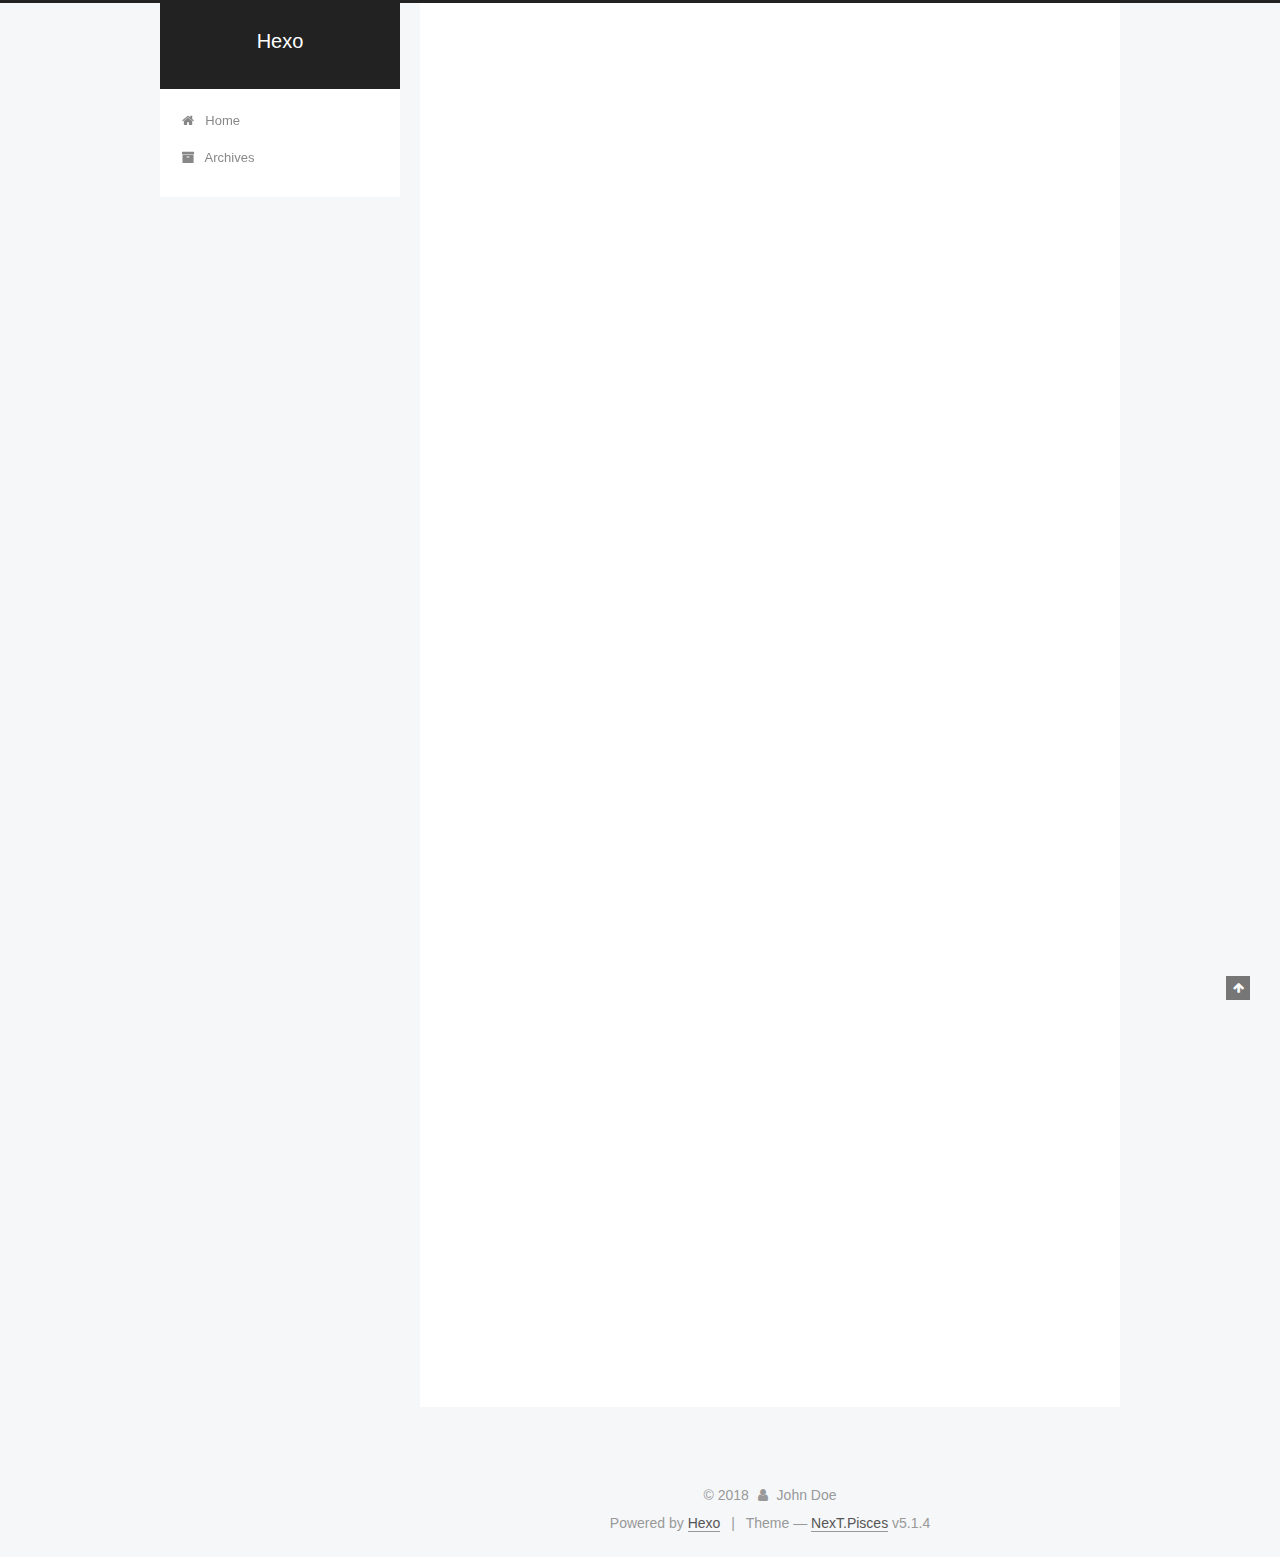
==== commit 89b81512: "Site updated: 2018-11-30 19:20:11" ====
--- a/index.html
+++ b/index.html
@@ -248,7 +248,7 @@
         
           <h1 class="post-title" itemprop="name headline">
                 
-                <a class="post-title-link" href="/2018/11/30/我的世界/" itemprop="url">你好</a></h1>
+                <a class="post-title-link" href="/2018/11/30/我的世界/" itemprop="url">使用Flexible实现手淘H5页面的终端适配</a></h1>
         
 
         <div class="post-meta">
@@ -300,7 +300,8 @@
       
         
           
-            <p>陈二狗的妖孽人生</p>
+            <p>拿一个双11的Mobile页面来做案例，下面是案例的网址：</p>
+<p>​        <a href="http://huodong.m.taobao.com/act/yibo.html" target="_blank" rel="noopener">http://huodong.m.taobao.com/act/yibo.html</a></p>
 
           
         
--- a/css/main.css
+++ b/css/main.css
@@ -1823,7 +1823,7 @@
   width: 4px;
   height: 4px;
   border-radius: 50%;
-  background: #ff34ab;
+  background: #fe838e;
 }
 .links-of-blogroll {
   font-size: 13px;
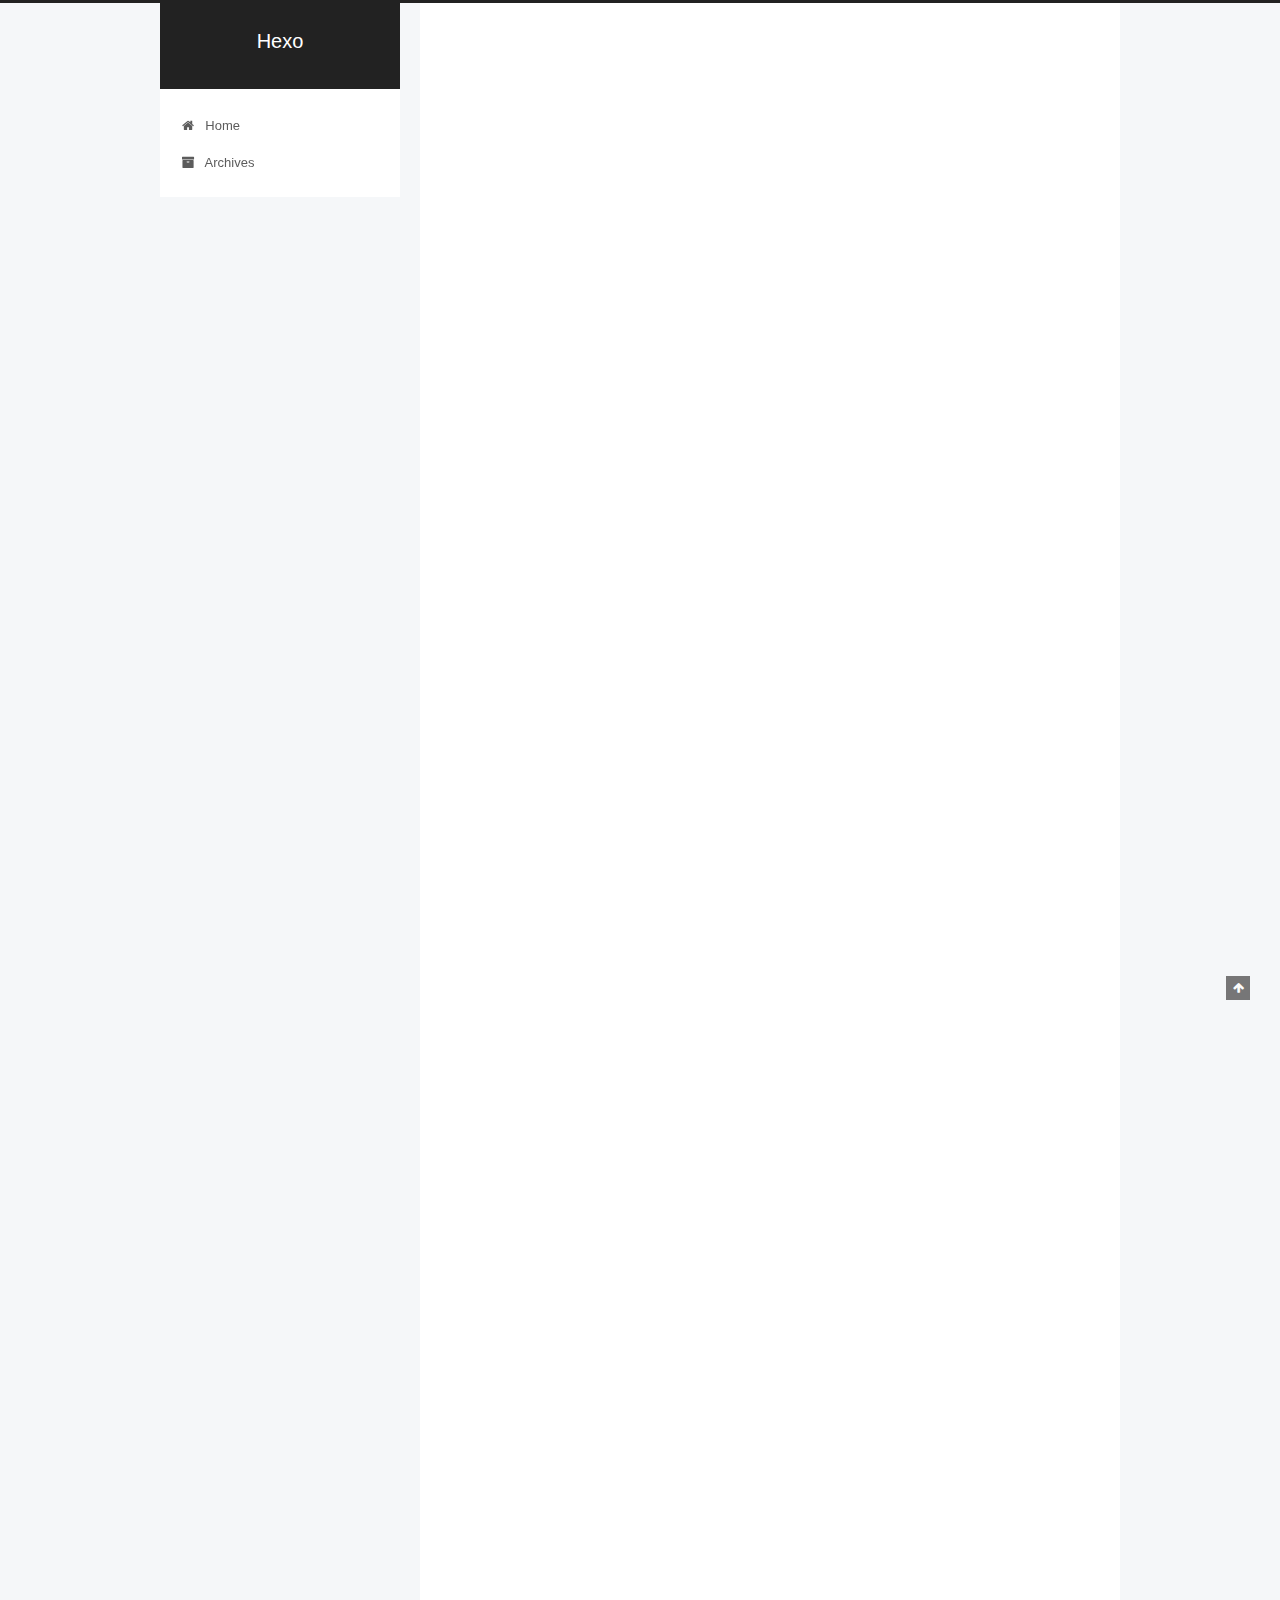
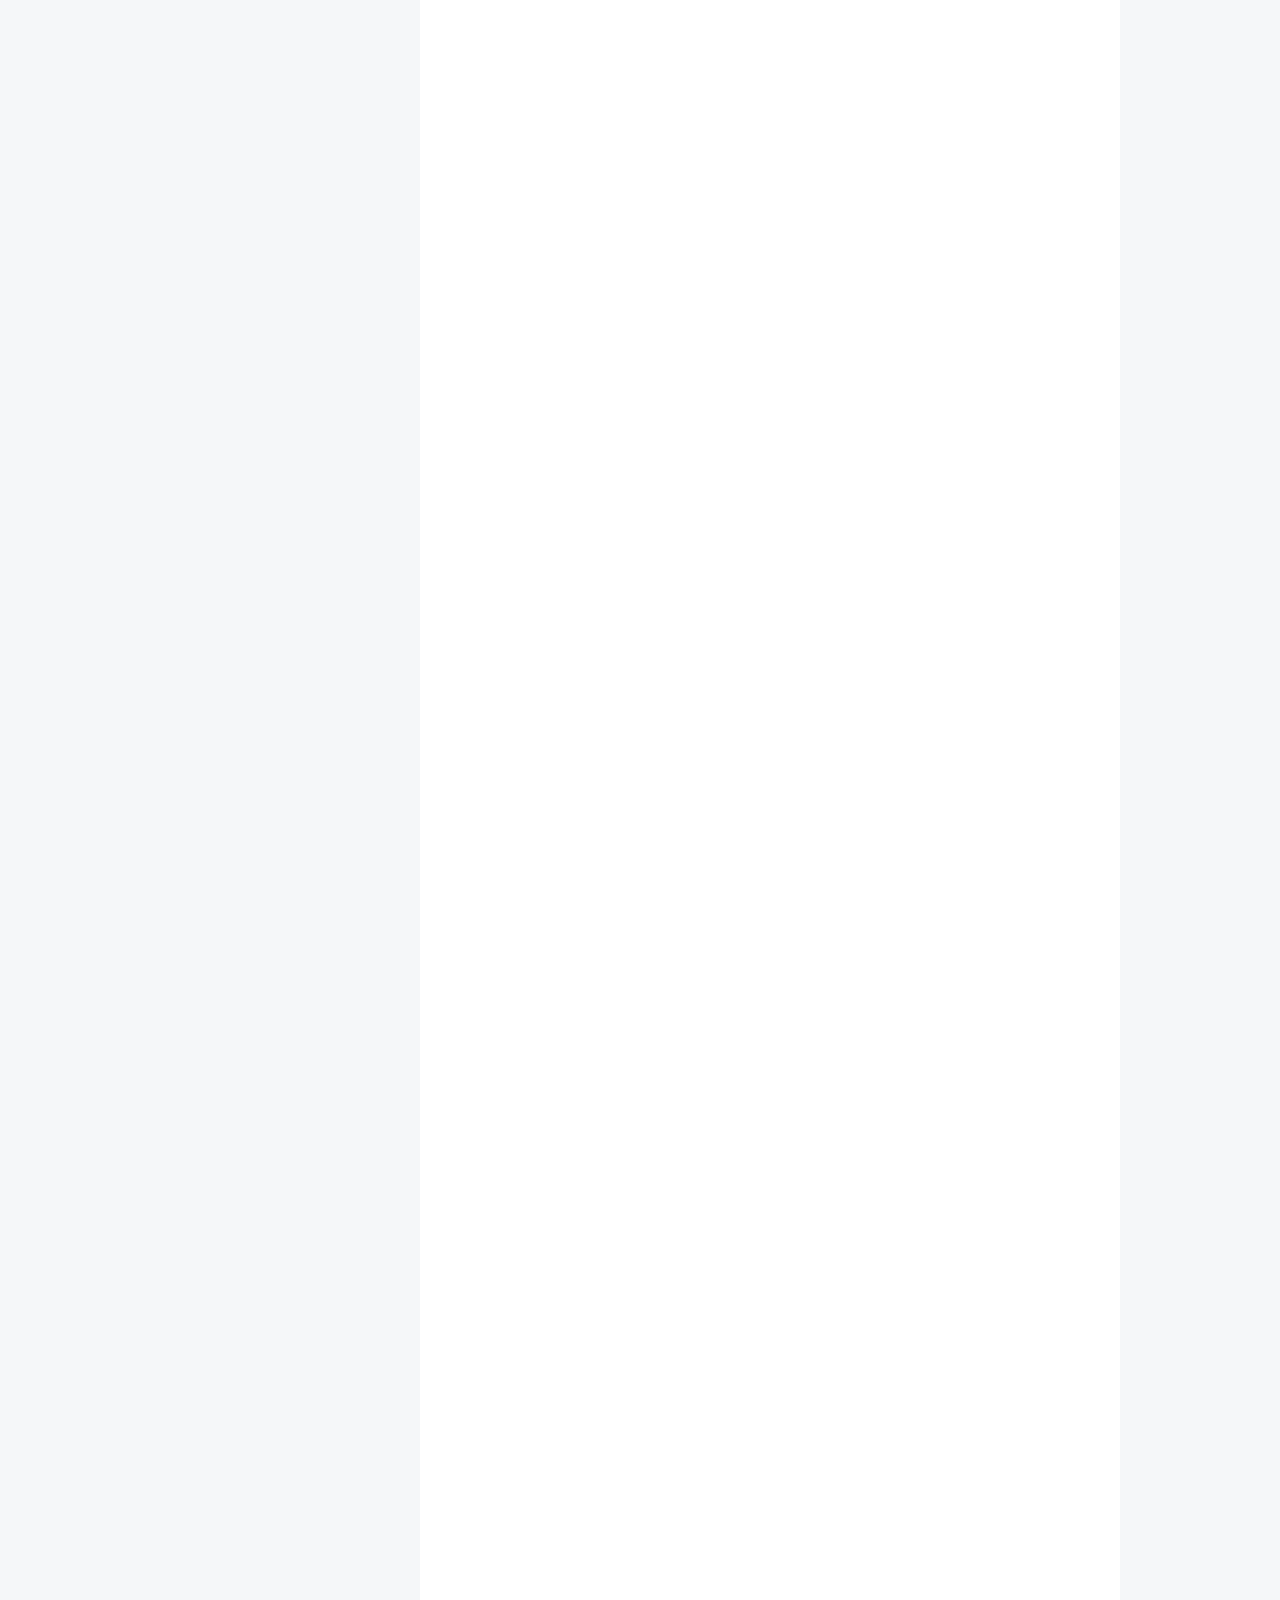
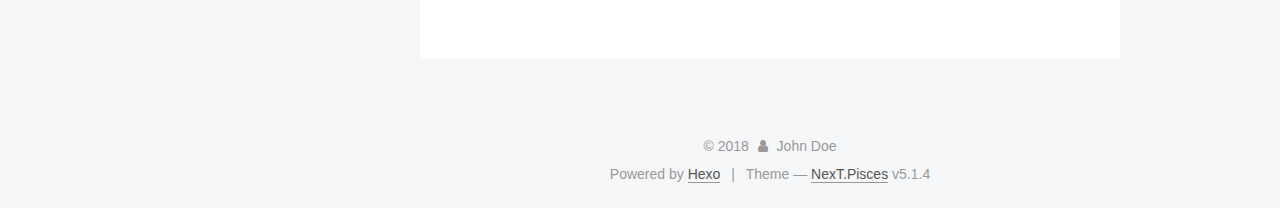
==== commit d6a005d0: "Site updated: 2018-11-30 21:47:36" ====
--- a/index.html
+++ b/index.html
@@ -300,8 +300,109 @@
       
         
           
-            <p>拿一个双11的Mobile页面来做案例，下面是案例的网址：</p>
+            <h2 id="简介"><a href="#简介" class="headerlink" title="简介"></a>简介</h2><p>曾几何时为了兼容IE低版本浏览器而头痛，以为到Mobile时代可以跟这些麻烦说拜拜。可没想到到了移动时代，为了处理各终端的适配而乱了手脚。对于混迹各社区的偶，时常发现大家拿手机淘宝的H5页面做讨论——<strong>手淘的H5页面是如何实现多终端的适配</strong>？</p>
+<p>下面拿一个双11的Mobile页面来做案例，下面是案例的网址：</p>
 <p>​        <a href="http://huodong.m.taobao.com/act/yibo.html" target="_blank" rel="noopener">http://huodong.m.taobao.com/act/yibo.html</a></p>
+<p>虽然H5的页面与PC的Web页面相比简单了不少，但让我们头痛的事情是要想尽办法让页面能适配众多不同的终端设备，其中手机淘宝需要适配的终端就很让人崩溃；</p>
+<h2 id="手淘团队适配协作模式"><a href="#手淘团队适配协作模式" class="headerlink" title="手淘团队适配协作模式"></a>手淘团队适配协作模式</h2><p>早期移动端开发，对于终端设备适配问题只属于Android系列，只不过很多设计师常常忽略Android适配问题，只出一套iOS平台设计稿。但随着iPhone6，iPhone6+的出现，从此终端适配问题不再是Android系列了，也从这个时候让移动端适配全面进入到“杂屏”时代。</p>
+<p><img src="C:\Users\studnet\Pictures\shipei.png" alt=""></p>
+<table>
+<thead>
+<tr>
+<th>整个手机淘宝设计师和前端开发的适配协作基本思路是：</th>
+</tr>
+</thead>
+<tbody>
+<tr>
+<td>-                   选择一种尺寸作为设计和开发基准</td>
+</tr>
+<tr>
+<td>-                   定义一套适配规则，自动适配剩下的两种尺寸(其实不仅这两种，你懂的)</td>
+</tr>
+<tr>
+<td>-                   特殊适配效果给出设计效果</td>
+</tr>
+</tbody>
+</table>
+<p><img src="C:\Users\Public\Pictures\Sample Pictures\fd.png" alt=""></p>
+<p>在手淘的设计师和前端开发协作过程中：<strong>手淘设计师常选择iPhone6作为基准设计尺寸，交付给前端的设计尺寸是按750px * 1334px为准(高度会随着内容多少而改变)。前端开发人员通过一套适配规则自动适配到其他的尺寸。</strong></p>
+<p>首先设计者给出的图是750px * 1600px，剩下的就是前端开发者的事情了，手机淘宝这么多年总结的一套前端适配方案——<strong>flexible方案</strong>。</p>
+<h2 id="基本概念"><a href="#基本概念" class="headerlink" title="基本概念"></a>基本概念</h2><p>在介绍这个flexible之前，需要先了解几个概念</p>
+<table>
+<thead>
+<tr>
+<th>视窗 viewport</th>
+</tr>
+</thead>
+<tbody>
+<tr>
+<td>简单的理解，viewport是严格等于浏览器的窗口。在桌面浏览器中，viewport就是浏览器窗口的宽度高度。但在移动端设备上就有点复杂。</td>
+</tr>
+<tr>
+<td>移动端的viewport太窄，为了能更好为CSS布局服务，所以提供了两个viewport:虚拟的viewportvisualviewport和布局的viewportlayoutviewport。</td>
+</tr>
+</tbody>
+</table>
+<table>
+<thead>
+<tr>
+<th>物理像素(physical pixel)</th>
+</tr>
+</thead>
+<tbody>
+<tr>
+<td>物理像素又被称为设备像素，他是显示设备中一个最微小的物理部件。每个像素可以根据操作系统设置自己的颜色和亮度。正是这些设备像素的微小距离欺骗了我们肉眼看到的图像效果。</td>
+</tr>
+</tbody>
+</table>
+<table>
+<thead>
+<tr>
+<th>设备独立像素(density-independent pixel)</th>
+</tr>
+</thead>
+<tbody>
+<tr>
+<td>设备独立像素也称为密度无关像素，可以认为是计算机坐标系统中的一个点，这个点代表一个可以由程序使用的虚拟像素(比如说CSS像素)，然后由相关系统转换为物理像素。</td>
+</tr>
+</tbody>
+</table>
+<table>
+<thead>
+<tr>
+<th>CSS像素</th>
+</tr>
+</thead>
+<tbody>
+<tr>
+<td>CSS像素是一个抽像的单位，主要使用在浏览器上，用来精确度量Web页面上的内容。一般情况之下，CSS像素称为与设备无关的像素(device-independent pixel)，简称DIPs。</td>
+</tr>
+</tbody>
+</table>
+<table>
+<thead>
+<tr>
+<th>屏幕密度</th>
+</tr>
+</thead>
+<tbody>
+<tr>
+<td>屏幕密度是指一个设备表面上存在的像素数量，它通常以每英寸有多少像素来计算(PPI)。</td>
+</tr>
+</tbody>
+</table>
+<table>
+<thead>
+<tr>
+<th>设备像素比(device pixel ratio)</th>
+</tr>
+</thead>
+<tbody>
+<tr>
+<td>设备像素比简称为dpr，其定义了物理像素和设备独立像素的对应关系。它的值可以按下面的公式计算得到：设备像素比 ＝ 物理像素 / 设备独立像素</td>
+</tr>
+</tbody>
+</table>
 
           
         
--- a/css/main.css
+++ b/css/main.css
@@ -1823,7 +1823,7 @@
   width: 4px;
   height: 4px;
   border-radius: 50%;
-  background: #fe838e;
+  background: #ffe017;
 }
 .links-of-blogroll {
   font-size: 13px;
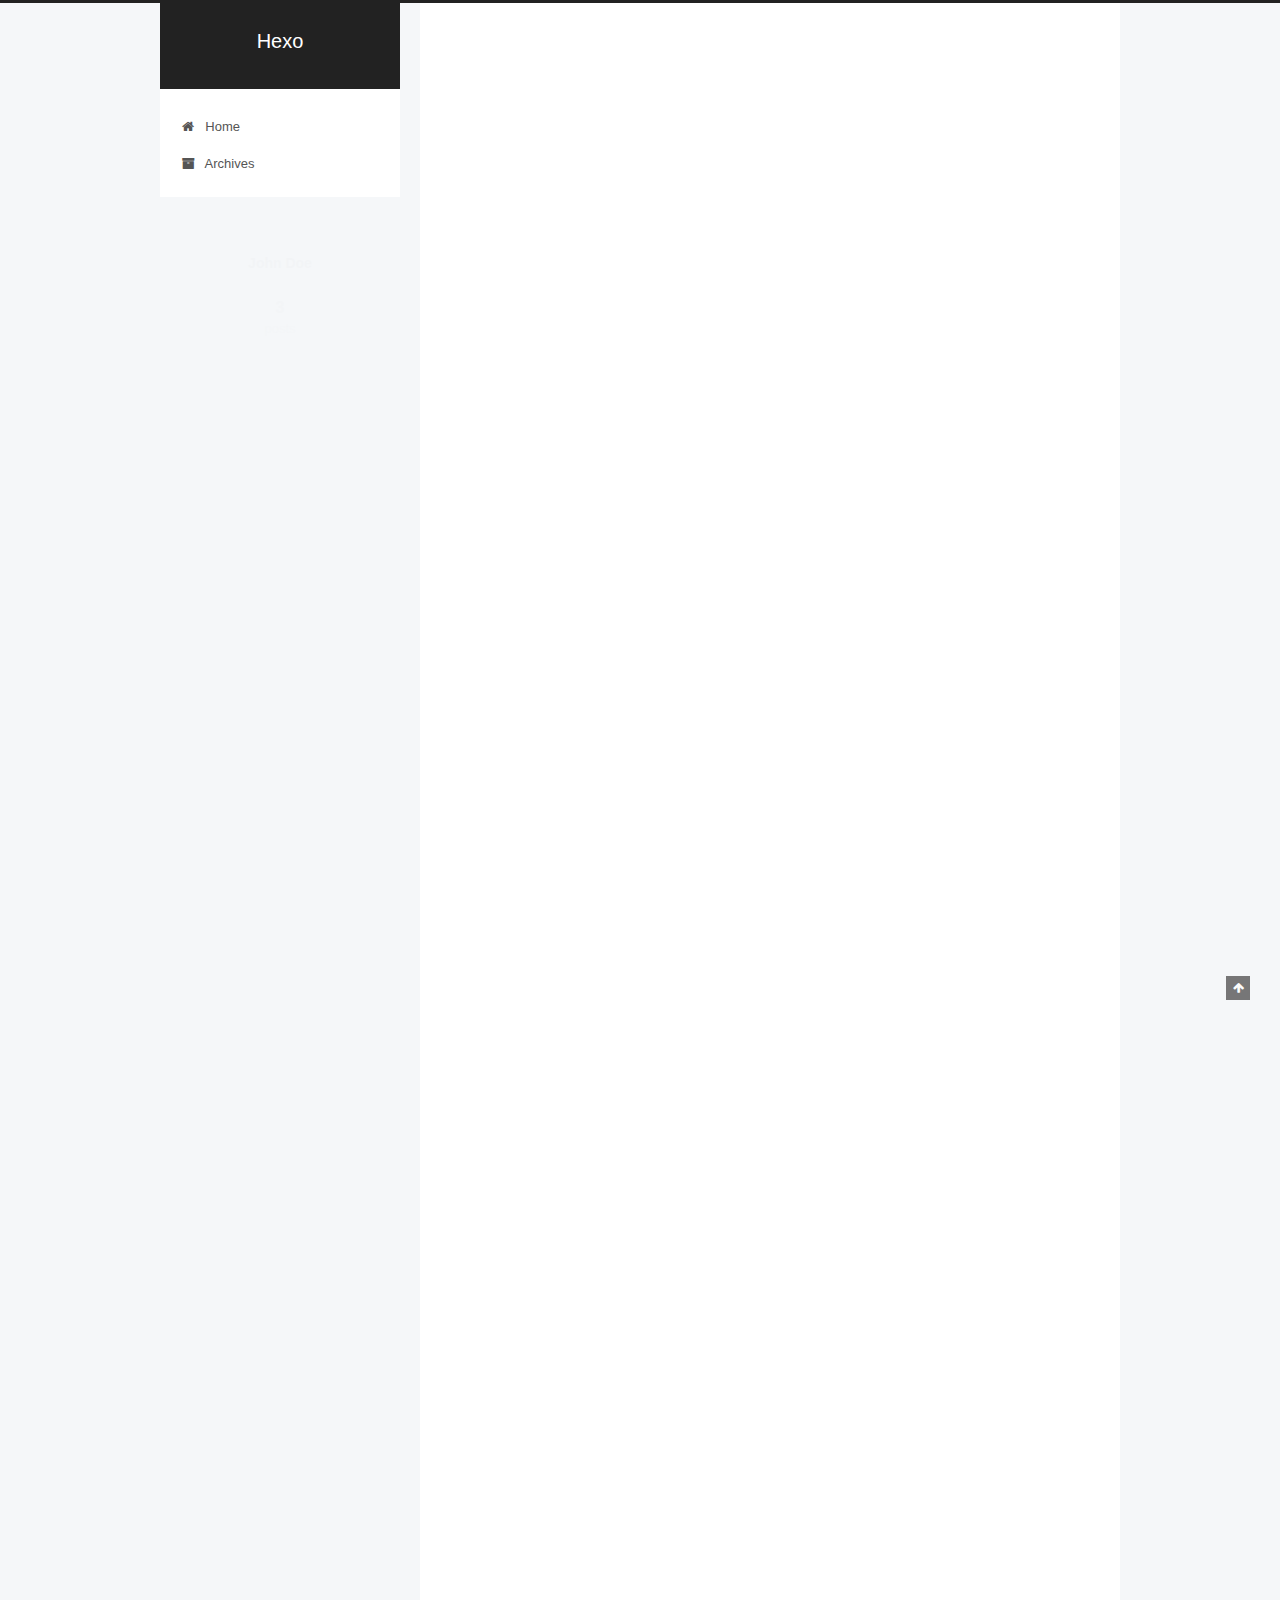
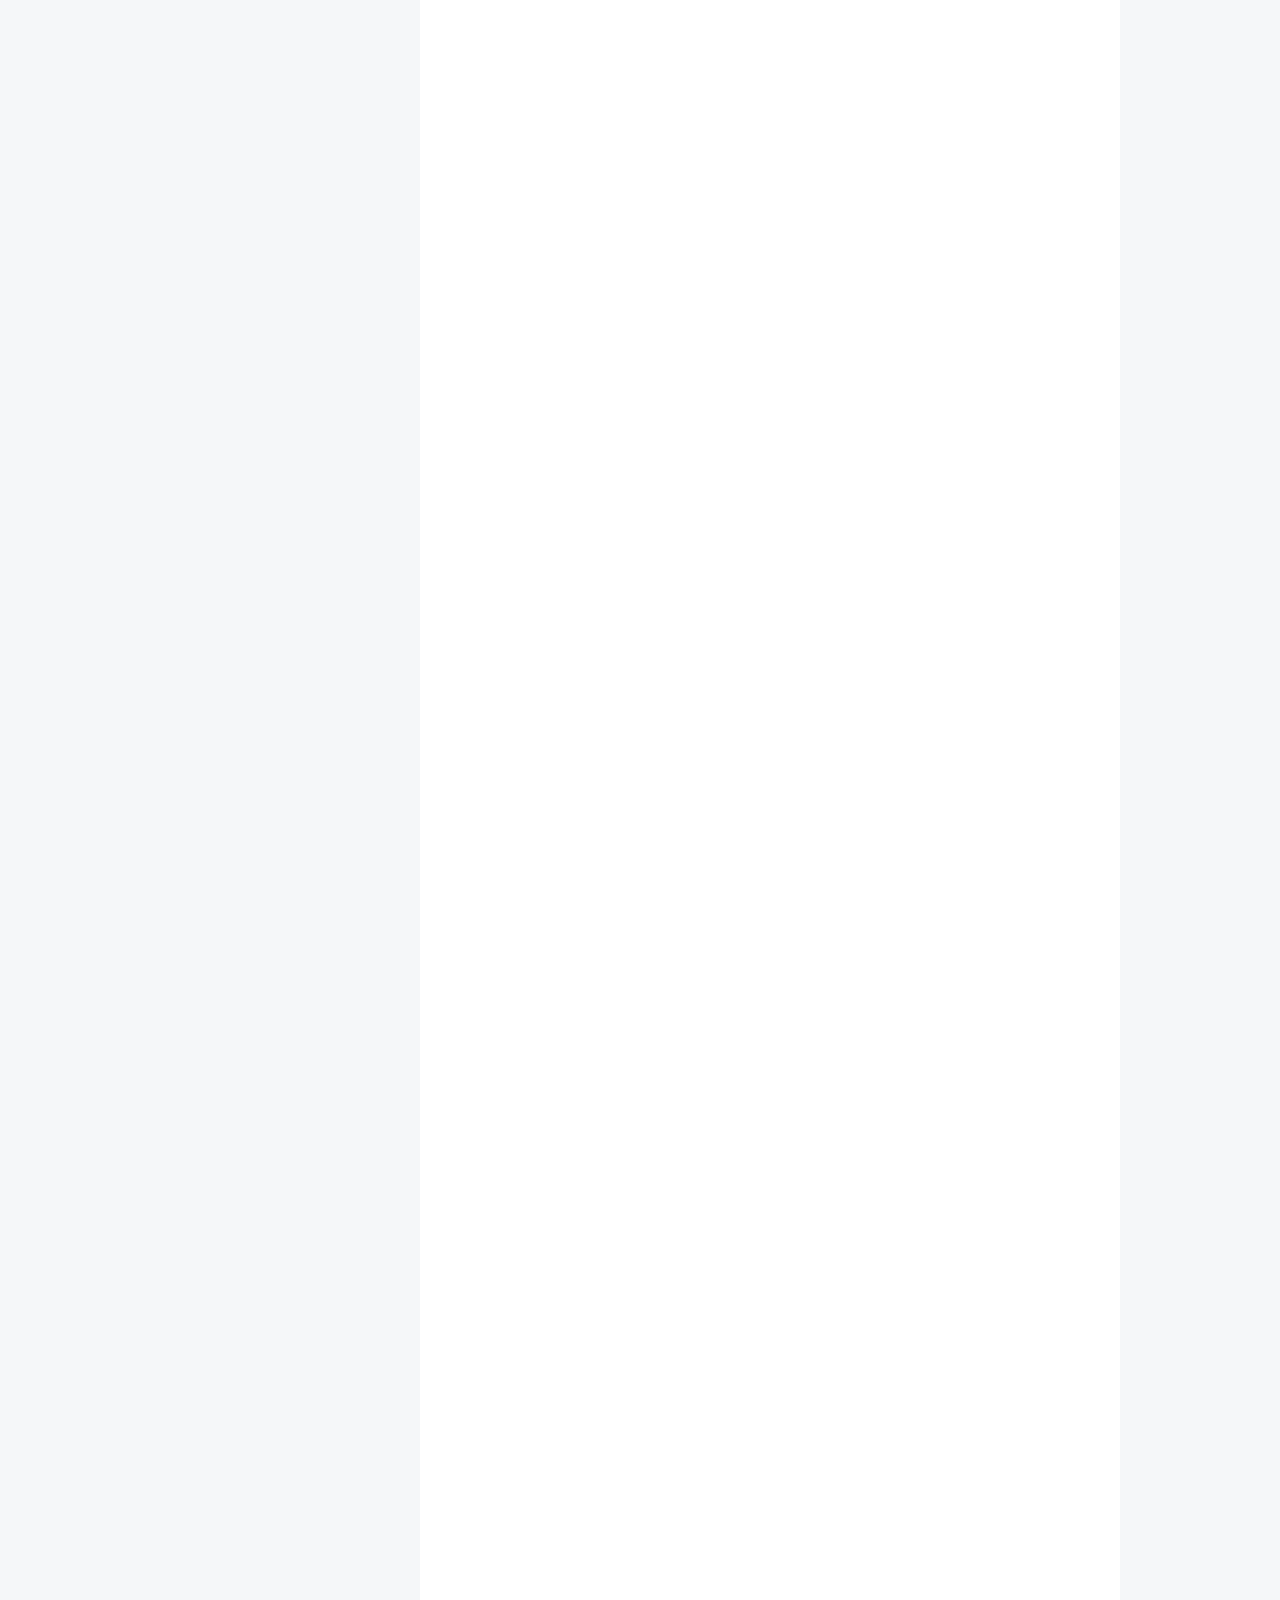
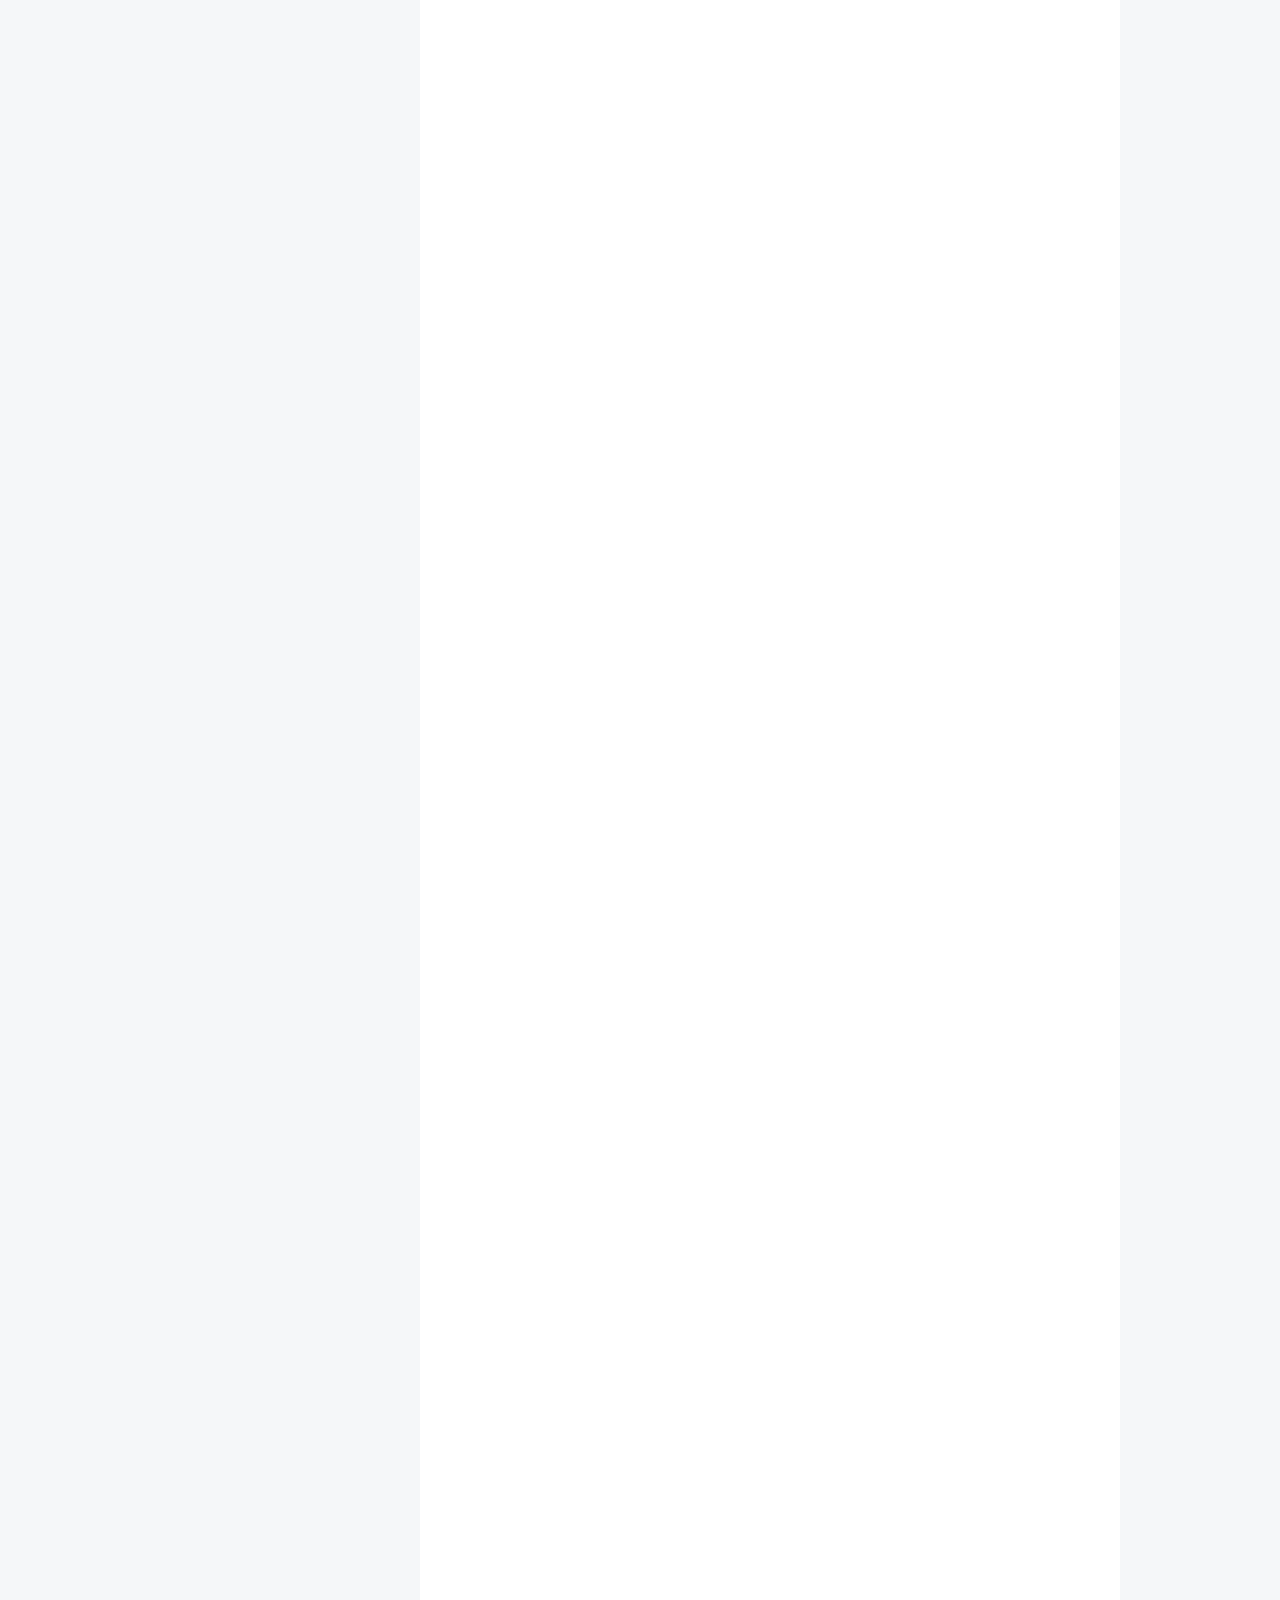
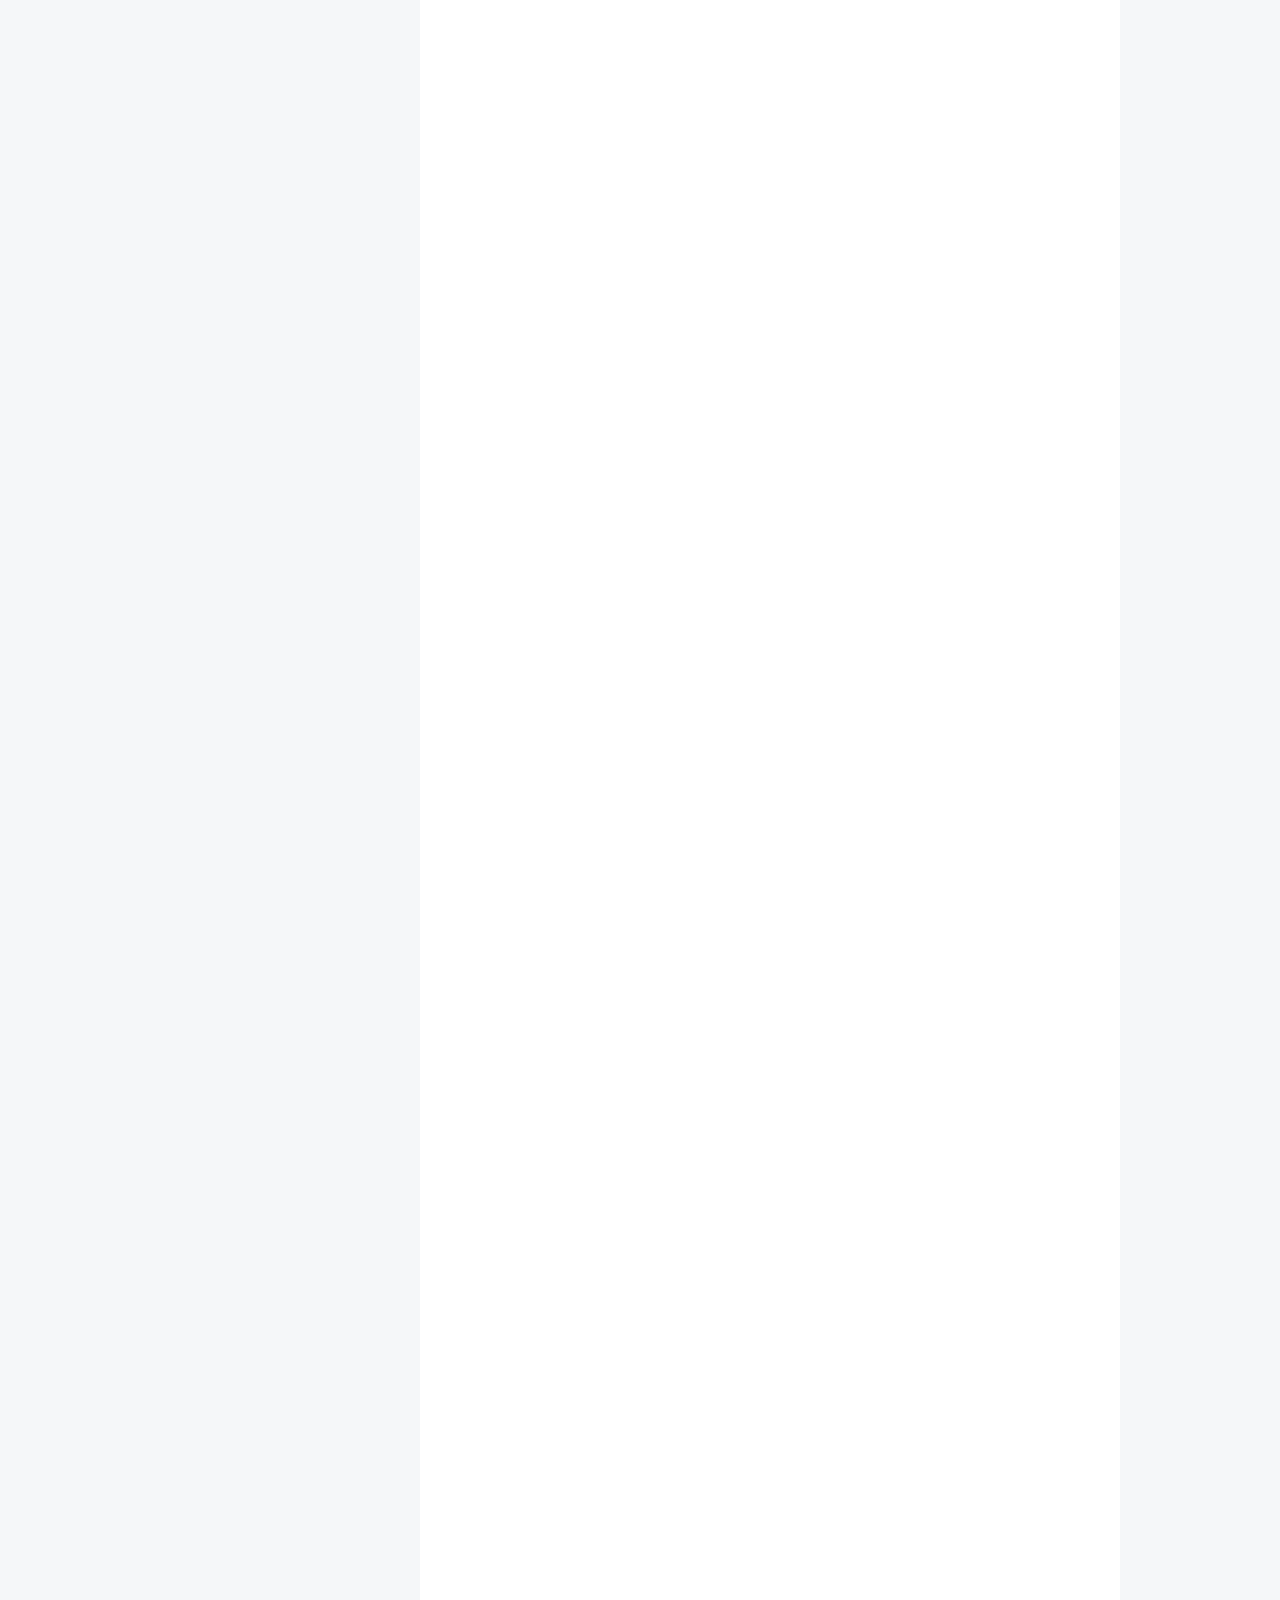
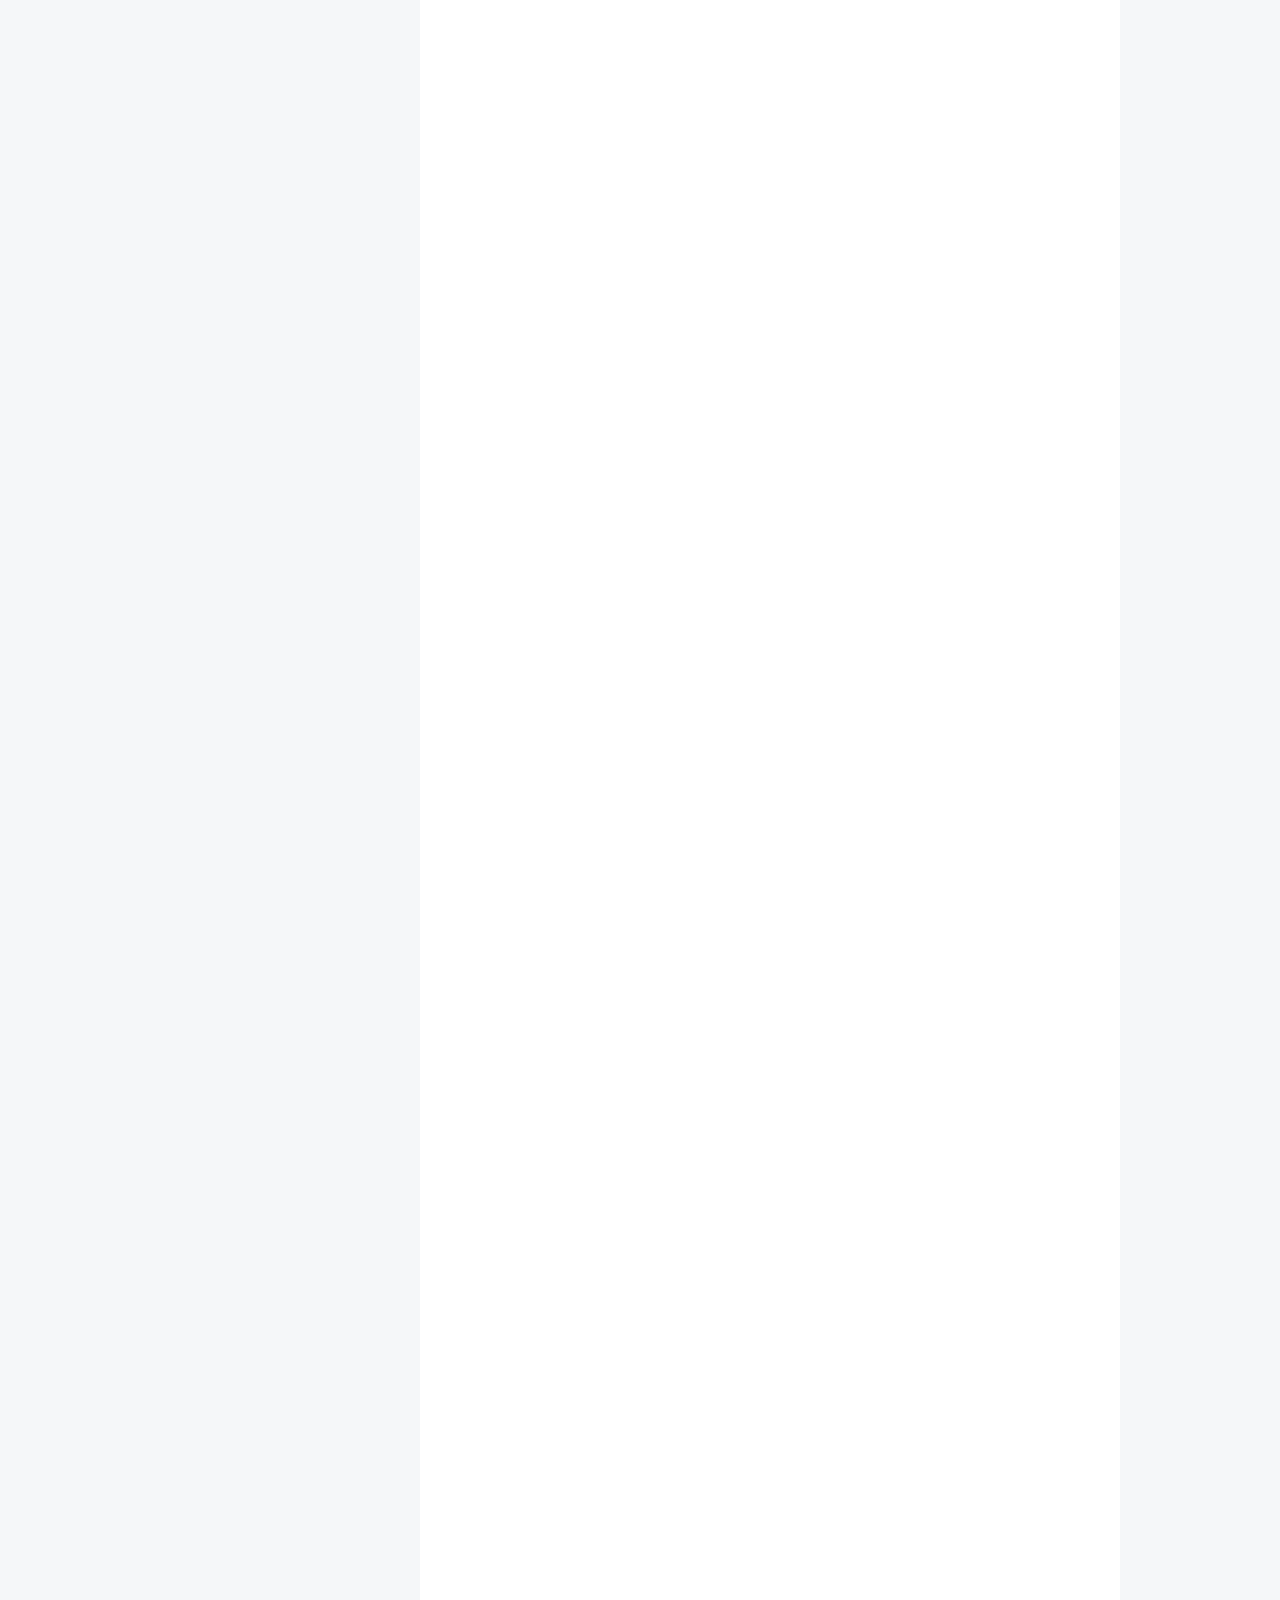
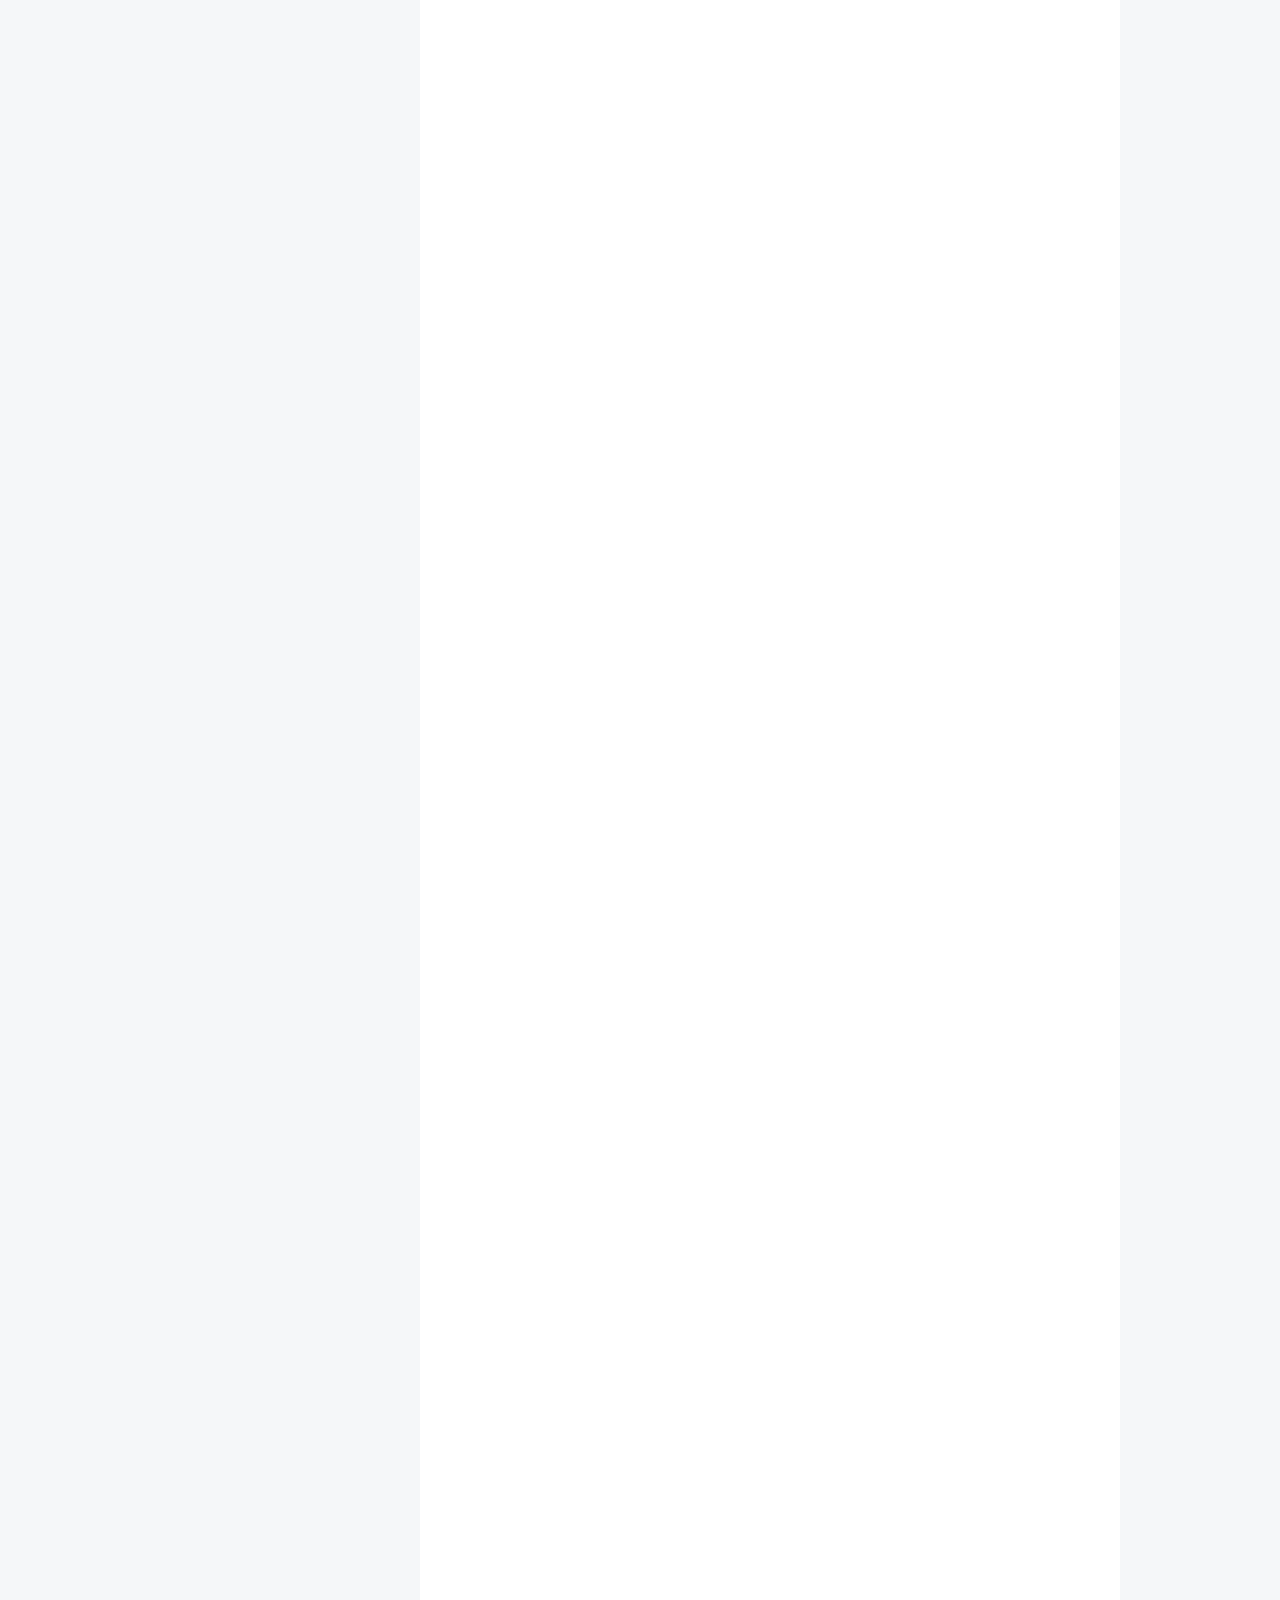
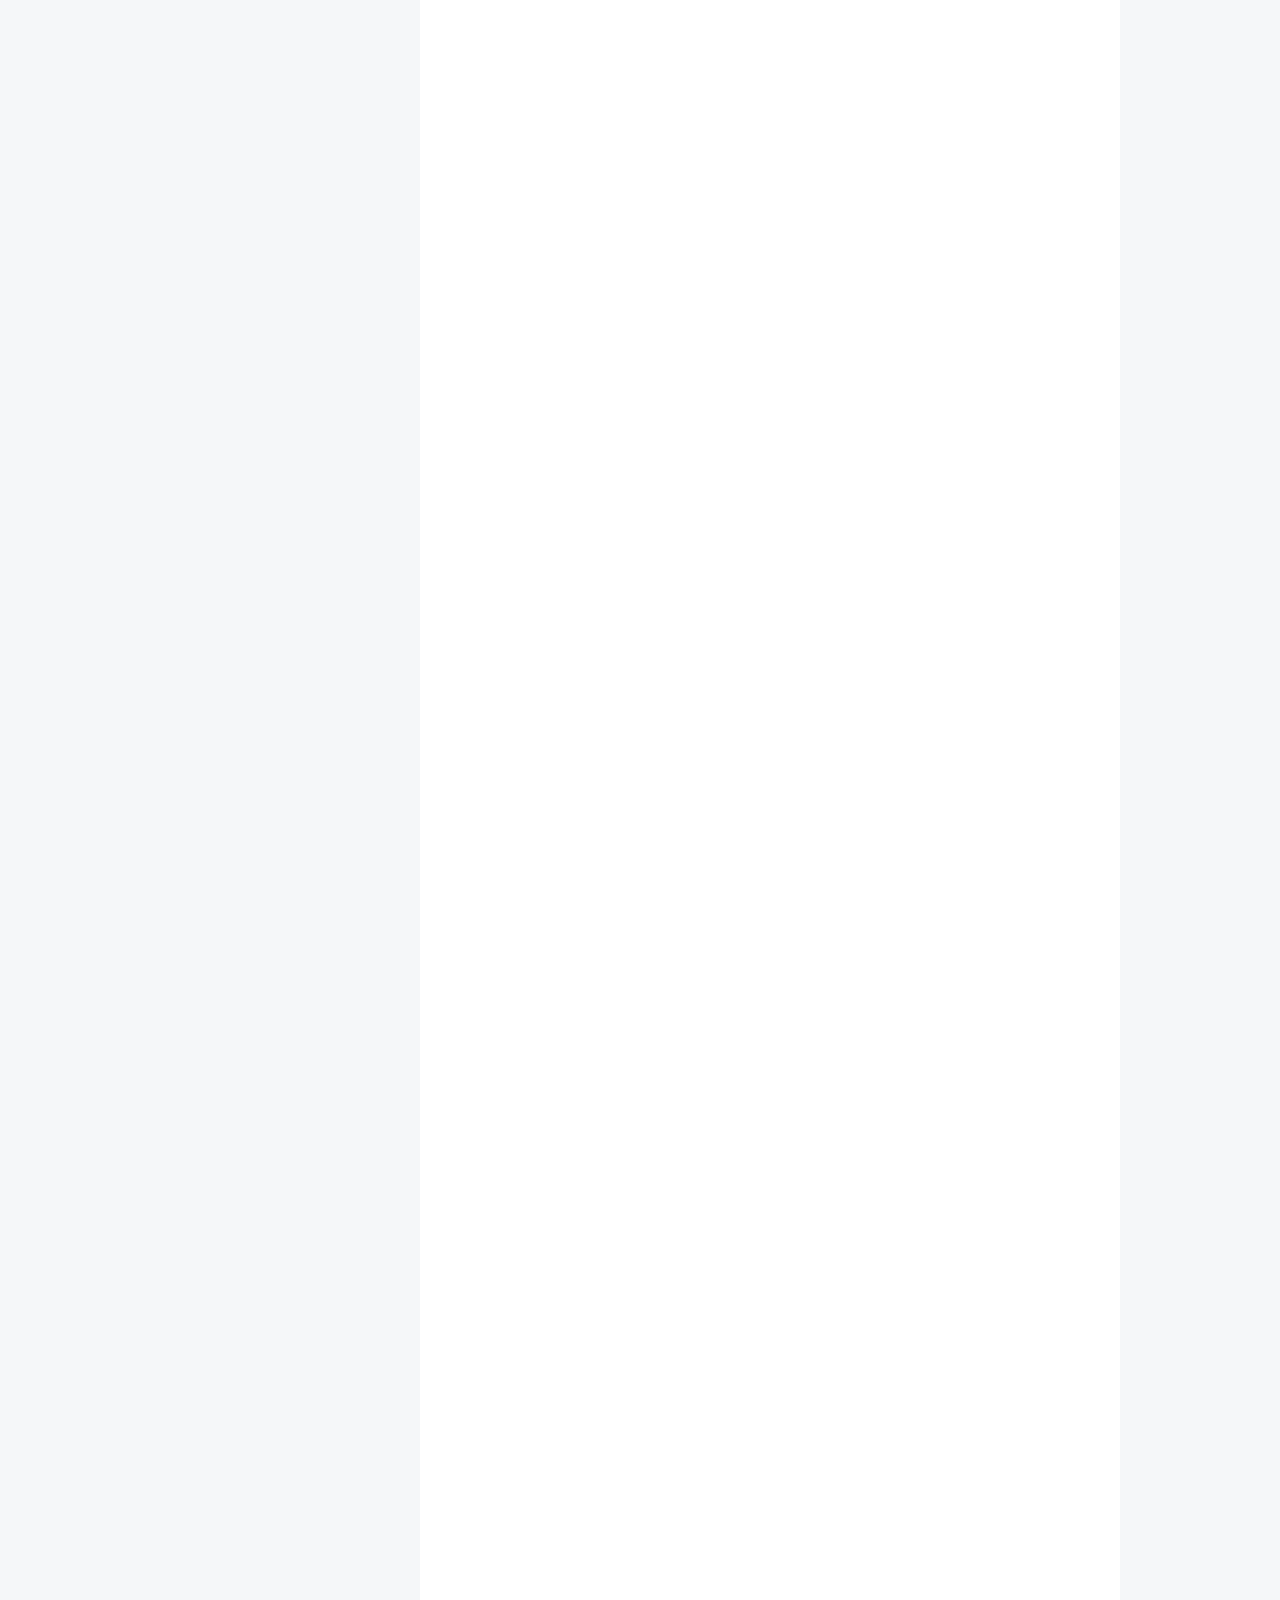
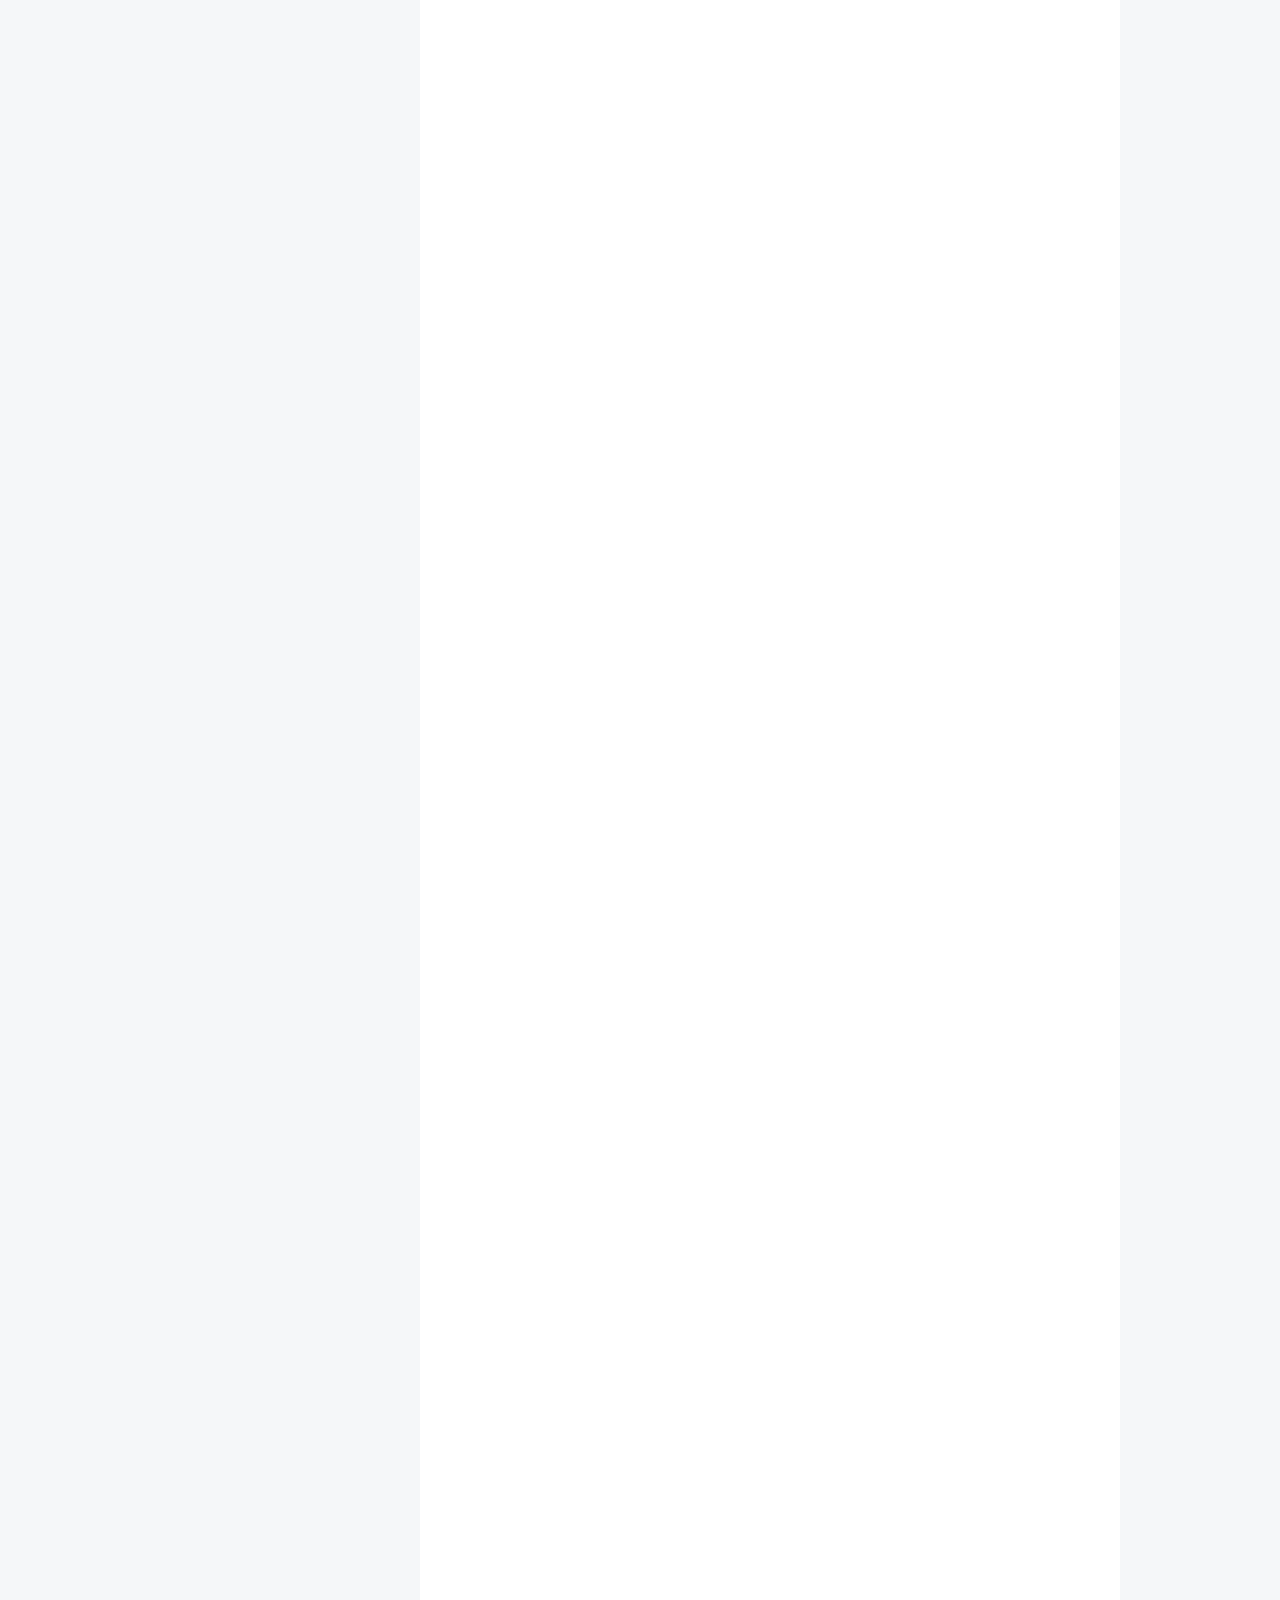
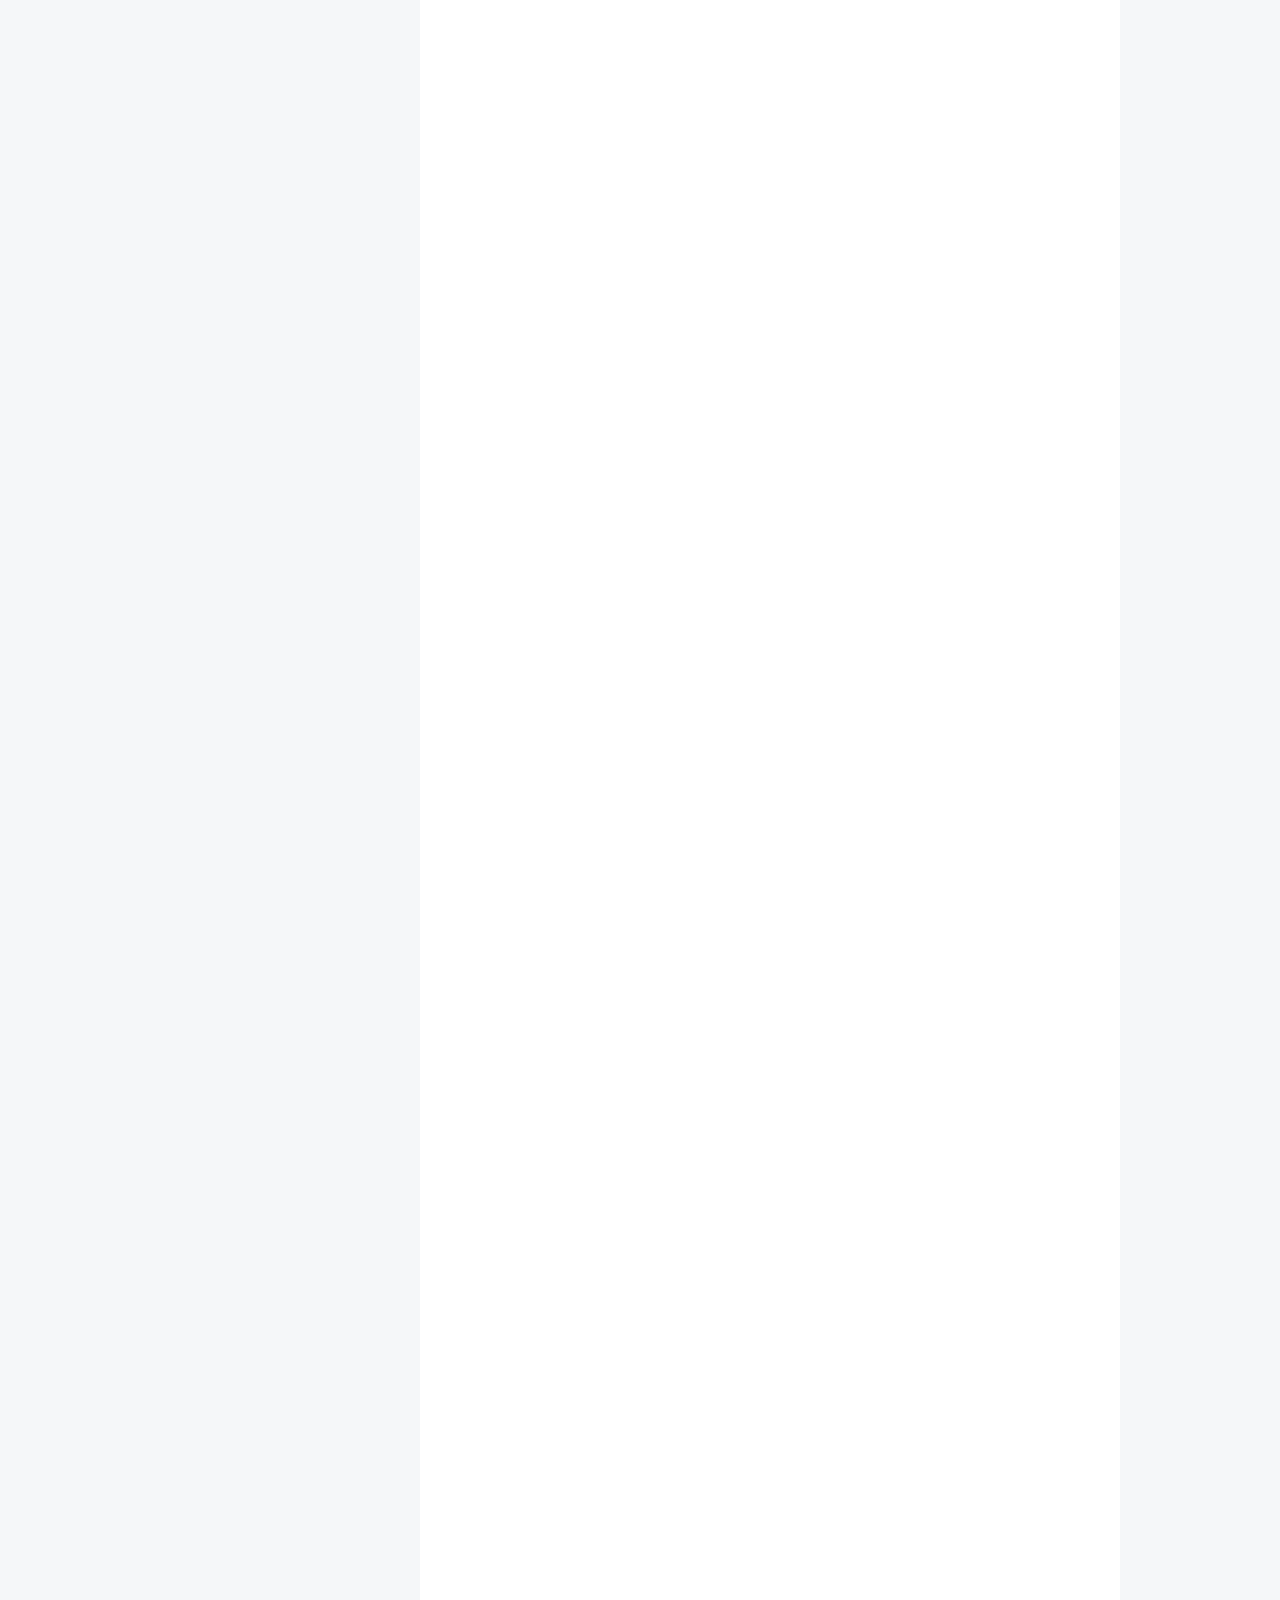
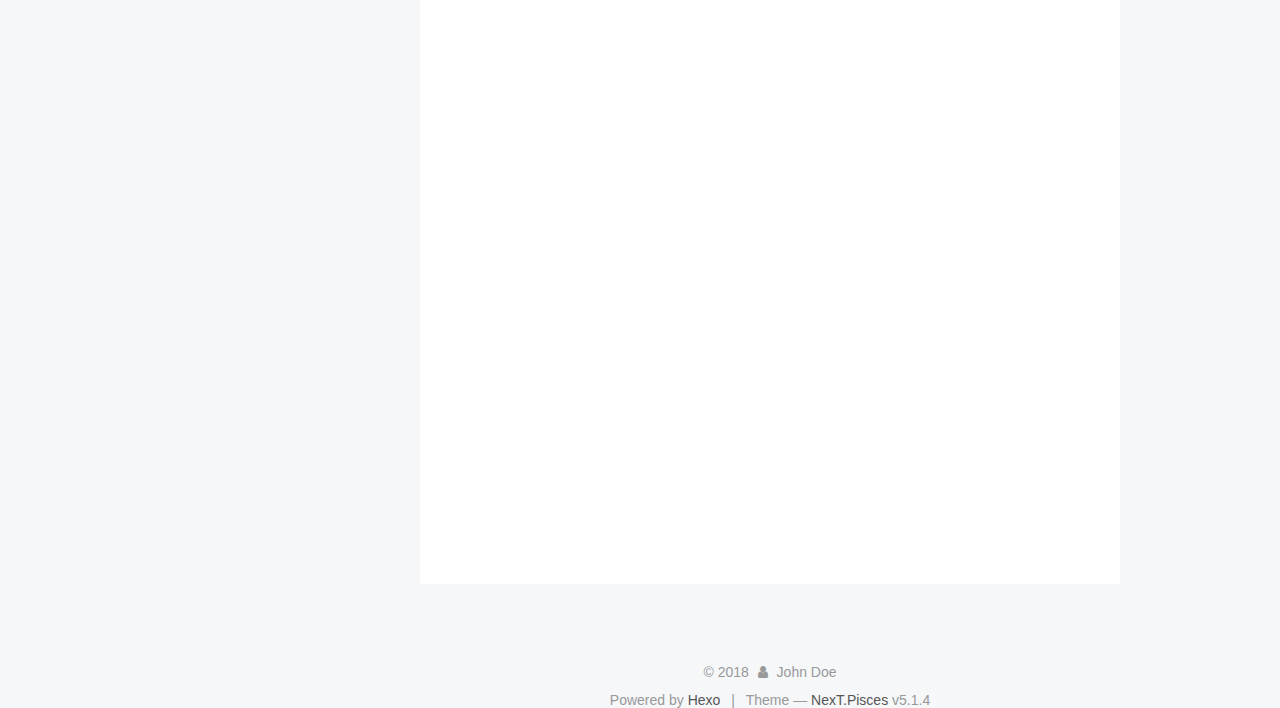
==== commit f9b3049e: "Site updated: 2018-12-01 15:01:54" ====
--- a/index.html
+++ b/index.html
@@ -229,6 +229,307 @@
   
   
   <div class="post-block">
+    <link itemprop="mainEntityOfPage" href="http://yoursite.com/2018/12/01/flexible/">
+
+    <span hidden itemprop="author" itemscope="" itemtype="http://schema.org/Person">
+      <meta itemprop="name" content="John Doe">
+      <meta itemprop="description" content="">
+      <meta itemprop="image" content="/images/avatar.gif">
+    </span>
+
+    <span hidden itemprop="publisher" itemscope="" itemtype="http://schema.org/Organization">
+      <meta itemprop="name" content="Hexo">
+    </span>
+
+    
+      <header class="post-header">
+
+        
+        
+          <h1 class="post-title" itemprop="name headline">
+                
+                <a class="post-title-link" href="/2018/12/01/flexible/" itemprop="url">flexible</a></h1>
+        
+
+        <div class="post-meta">
+          <span class="post-time">
+            
+              <span class="post-meta-item-icon">
+                <i class="fa fa-calendar-o"></i>
+              </span>
+              
+                <span class="post-meta-item-text">Posted on</span>
+              
+              <time title="Post created" itemprop="dateCreated datePublished" datetime="2018-12-01T09:17:24+08:00">
+                2018-12-01
+              </time>
+            
+
+            
+
+            
+          </span>
+
+          
+
+          
+            
+          
+
+          
+          
+
+          
+
+          
+
+          
+
+        </div>
+      </header>
+    
+
+    
+    
+    
+    <div class="post-body" itemprop="articleBody">
+
+      
+      
+
+      
+        
+          
+            <h2 id="简介"><a href="#简介" class="headerlink" title="简介"></a>简介</h2><p>曾几何时为了兼容IE低版本浏览器而头痛，以为到Mobile时代可以跟这些麻烦说拜拜。可没想到到了移动时代，为了处理各终端的适配而乱了手脚。对于混迹各社区的偶，时常发现大家拿手机淘宝的H5页面做讨论——<strong>手淘的H5页面是如何实现多终端的适配</strong>？</p>
+<p>下面拿一个双11的Mobile页面来做案例，下面是案例的网址：</p>
+<pre><code>http://huodong.m.taobao.com/act/yibo.html
+</code></pre><p>虽然H5的页面与PC的Web页面相比简单了不少，但让我们头痛的事情是要想尽办法让页面能适配众多不同的终端设备，其中手机淘宝需要适配的终端就很让人崩溃；</p>
+<h2 id="手淘团队适配协作模式"><a href="#手淘团队适配协作模式" class="headerlink" title="手淘团队适配协作模式"></a>手淘团队适配协作模式</h2><p>早期移动端开发，对于终端设备适配问题只属于Android系列，只不过很多设计师常常忽略Android适配问题，只出一套iOS平台设计稿。但随着iPhone6，iPhone6+的出现，从此终端适配问题不再是Android系列了，也从这个时候让移动端适配全面进入到“杂屏”时代。</p>
+<p><img src="/2018/12/01/flexible/shipei.png" alt=""></p>
+<p>整个手机淘宝设计师和前端开发的适配协作基本思路是：</p>
+<ul>
+<li>选择一种尺寸作为设计和开发基准 </li>
+<li><p>定义一套适配规则，自动适配剩下的两种尺寸(其实不仅这两种，你懂的) </p>
+</li>
+<li><p>特殊适配效果给出设计效果</p>
+</li>
+</ul>
+<p><img src="/2018/12/01/flexible/fd.png" alt=""></p>
+<p>在手淘的设计师和前端开发协作过程中：<strong>手淘设计师常选择iPhone6作为基准设计尺寸，交付给前端的设计尺寸是按750px * 1334px为准(高度会随着内容多少而改变)。前端开发人员通过一套适配规则自动适配到其他的尺寸。</strong></p>
+<p>首先设计者给出的图是750px * 1600px，剩下的就是前端开发者的事情了，手机淘宝这么多年总结的一套前端适配方案——<strong>flexible方案</strong>。</p>
+<h2 id="基本概念"><a href="#基本概念" class="headerlink" title="基本概念"></a>基本概念</h2><p>在介绍这个flexible之前，需要先了解几个概念</p>
+<table>
+<thead>
+<tr>
+<th>视窗 viewport</th>
+</tr>
+</thead>
+<tbody>
+<tr>
+<td>简单的理解，viewport是严格等于浏览器的窗口。在桌面浏览器中，viewport就是浏览器窗口的宽度高度。但在移动端设备上就有点复杂。</td>
+</tr>
+<tr>
+<td>移动端的viewport太窄，为了能更好为CSS布局服务，所以提供了两个viewport:虚拟的viewportvisualviewport和布局的viewportlayoutviewport。</td>
+</tr>
+<tr>
+<td>移动设备上有2个viewport（为了方便讲解人为定义的），分别是layoutviewport和ideal viewport。</td>
+</tr>
+<tr>
+<td>移动设备浏览器会默认设置一个layout viewport，并且这个值会大于ideal viewport，那么我们也知道ideal viewport就是屏幕区域，layout viewport是我们布局网页的区域</td>
+</tr>
+</tbody>
+</table>
+<table>
+<thead>
+<tr>
+<th>物理像素(physical pixel)</th>
+</tr>
+</thead>
+<tbody>
+<tr>
+<td>物理像素又被称为设备像素，他是显示设备中一个最微小的物理部件。每个像素可以根据操作系统设置自己的颜色和亮度。正是这些设备像素的微小距离欺骗了我们肉眼看到的图像效果。</td>
+</tr>
+</tbody>
+</table>
+<table>
+<thead>
+<tr>
+<th>设备独立像素(density-independent pixel)</th>
+</tr>
+</thead>
+<tbody>
+<tr>
+<td>设备独立像素也称为密度无关像素，可以认为是计算机坐标系统中的一个点，这个点代表一个可以由程序使用的虚拟像素(比如说CSS像素)，然后由相关系统转换为物理像素。</td>
+</tr>
+</tbody>
+</table>
+<table>
+<thead>
+<tr>
+<th>CSS像素</th>
+</tr>
+</thead>
+<tbody>
+<tr>
+<td>CSS像素是一个抽像的单位，主要使用在浏览器上，用来精确度量Web页面上的内容。一般情况之下，CSS像素称为与设备无关的像素(device-independent pixel)，简称DIPs。</td>
+</tr>
+</tbody>
+</table>
+<table>
+<thead>
+<tr>
+<th>屏幕密度</th>
+</tr>
+</thead>
+<tbody>
+<tr>
+<td>屏幕密度是指一个设备表面上存在的像素数量，它通常以每英寸有多少像素来计算(PPI)。</td>
+</tr>
+</tbody>
+</table>
+<table>
+<thead>
+<tr>
+<th>设备像素比(device pixel ratio)</th>
+</tr>
+</thead>
+<tbody>
+<tr>
+<td>设备像素比简称为dpr，其定义了物理像素和设备独立像素的对应关系。它的值可以按下面的公式计算得到：设备像素比 ＝ 物理像素 / 设备独立像素</td>
+</tr>
+</tbody>
+</table>
+<table>
+<thead>
+<tr>
+<th></th>
+<th></th>
+<th></th>
+</tr>
+</thead>
+<tbody>
+<tr>
+<td>在JavaScript中，可以通过<code>window.devicePixelRatio</code>获取到当前设备的dpr（设备像素比）。而在CSS中，可以通过<code>-webkit-device-pixel-ratio</code>，<code>-webkit-min-device-pixel-ratio</code>和 <code>-webkit-max-device-pixel-ratio</code>进行媒体查询，对不同dpr的设备，做一些样式适配(这里只针对webkit内核的浏览器和webview)。</td>
+<td></td>
+<td></td>
+</tr>
+<tr>
+<td>dip或dp,（device independent pixels，设备独立像素）与屏幕密度有关。dip可以用来辅助区分视网膜设备还是非视网膜设备。</td>
+<td></td>
+</tr>
+</tbody>
+</table>
+<h2 id="图片适配"><a href="#图片适配" class="headerlink" title="图片适配"></a>图片适配</h2><p> 初步了解了这些概念之后，就会考虑到在移动端时代屏幕适配除了Layout之外，还要考虑到图片的适配，因为其直接影响到页面显示质量，对于如何实现图片适配</p>
+<p><img src="/2018/12/01/flexible/nangong.jpg" alt=""></p>
+<h4 id="meta标签"><a href="#meta标签" class="headerlink" title="meta标签"></a>meta标签</h4><p>   meta标签有很多种，但是这里着重说的是meta的viewpoint，我们需要的标签式这样的</p>
+<figure class="highlight plain"><table><tr><td class="gutter"><pre><span class="line">1</span><br></pre></td><td class="code"><pre><span class="line">&lt;meta name=&quot;viewport&quot; content=&quot;width=device-width, initial-scale=1, maximum-scale=1&quot;&gt;</span><br></pre></td></tr></table></figure>
+<p>开发移动端最理想的结果是避免滚动条还有网页不会被浏览器默认缩放。</p>
+<p>initial-scale=1  控制的是网页的初始缩放值</p>
+<p>maximum-scale=1  控制的是网页的最大缩放值，两者都为1.0 ，就可以避免缩放</p>
+<h4 id="CSS单位rem"><a href="#CSS单位rem" class="headerlink" title="CSS单位rem"></a>CSS单位rem</h4><figure class="highlight plain"><table><tr><td class="gutter"><pre><span class="line">1</span><br></pre></td><td class="code"><pre><span class="line">font size of the root element.这是w3c对于rem的解释，简单点说就是根元素&lt;html&gt;的font-size</span><br></pre></td></tr></table></figure>
+<h3 id="前端实现方案"><a href="#前端实现方案" class="headerlink" title="前端实现方案"></a>前端实现方案</h3><p> 前面的一些基本概念了解之后，就要开始说实际解决方案了，在整个手淘团队，我们有一个名叫<a href="https://github.com/amfe/lib-flexible" target="_blank" rel="noopener"><code>lib-flexible</code></a>的库，而这个库就是用来解决H5页面终端适配的。</p>
+<h5 id="首先了解lib-flexible是什么"><a href="#首先了解lib-flexible是什么" class="headerlink" title="首先了解lib-flexible是什么"></a>首先了解lib-flexible是什么</h5><p><a href="https://github.com/amfe/lib-flexible" target="_blank" rel="noopener"><code>lib-flexible</code></a>是一个制作H5适配的开源库，可以<a href="https://github.com/amfe/lib-flexible/archive/master.zip" target="_blank" rel="noopener">点击这里</a>下载相关文件，获取需要的JavaScript和CSS文件。</p>
+<p>当然你可以直接使用阿里CDN：</p>
+<figure class="highlight plain"><table><tr><td class="gutter"><pre><span class="line">1</span><br></pre></td><td class="code"><pre><span class="line">&lt;script src=&quot;http://g.tbcdn.cn/mtb/lib-flexible/0.3.4/??flexible_css.js,flexible.js&quot;&gt;&lt;/script&gt;</span><br></pre></td></tr></table></figure>
+<p>另外强烈建议对JS做<strong>内联处理</strong>，在所有资源加载之前执行这个JS。执行这个JS后，会在<code>&lt;html&gt;</code>元素上增加一个<code>data-dpr</code>属性，以及一个<code>font-size</code>样式。JS会根据不同的设备添加不同的<code>data-dpr</code>值，比如说<code>2</code>或者<code>3</code>，同时会给<code>html</code>加上对应的<code>font-size</code>的值，比如说<code>75px</code>。</p>
+<p><img src="/2018/12/01/flexible/dpr.png" alt=""></p>
+<p>如此一来，页面中的元素，都可以通过<code>rem</code>单位来设置。他们会根据<code>html</code>元素的<code>font-size</code>值做相应的计算，从而实现屏幕的适配效果。</p>
+<h5 id="使用方法"><a href="#使用方法" class="headerlink" title="使用方法"></a>使用方法</h5><ol>
+<li>如果你使用下载的js文件的话，就要引入</li>
+</ol>
+<figure class="highlight plain"><table><tr><td class="gutter"><pre><span class="line">1</span><br><span class="line">2</span><br></pre></td><td class="code"><pre><span class="line">&lt;script src=&quot;build/flexible_css.debug.js&quot;&gt;&lt;/script&gt;</span><br><span class="line">&lt;script src=&quot;build/flexible.debug.js&quot;&gt;&lt;/script&gt;</span><br></pre></td></tr></table></figure>
+<p>2.或者直接加载上面的那个cdn</p>
+<p>提一下，这里不建议在 引入lib-flexible之前手动设置<code>meta</code>来控制<code>dpr</code>，比如这样</p>
+<figure class="highlight plain"><table><tr><td class="gutter"><pre><span class="line">1</span><br></pre></td><td class="code"><pre><span class="line">&lt;meta name=&quot;flexible&quot; content=&quot;initial-dpr=2&quot; /&gt;</span><br></pre></td></tr></table></figure>
+<p>因为这里苹果不同的设备dpr可能是不一样的，所以不需要固定死，但是如果是安卓的就可以固定死，因为都是1，主要是安卓手机型号太多，真要给安卓设置dpr那简直会发疯，所以一般都是直接给安卓设置dpr为1。</p>
+<figure class="highlight plain"><table><tr><td class="gutter"><pre><span class="line">1</span><br><span class="line">2</span><br><span class="line">3</span><br><span class="line">4</span><br><span class="line">5</span><br><span class="line">6</span><br><span class="line">7</span><br><span class="line">8</span><br><span class="line">9</span><br><span class="line">10</span><br><span class="line">11</span><br><span class="line">12</span><br><span class="line">13</span><br><span class="line">14</span><br><span class="line">15</span><br><span class="line">16</span><br><span class="line">17</span><br><span class="line">18</span><br><span class="line">19</span><br></pre></td><td class="code"><pre><span class="line">if (!dpr &amp;&amp; !scale) &#123;</span><br><span class="line">    var isAndroid = win.navigator.appVersion.match(/android/gi);</span><br><span class="line">    var isIPhone = win.navigator.appVersion.match(/iphone/gi);</span><br><span class="line">    var devicePixelRatio = win.devicePixelRatio;</span><br><span class="line">    if (isIPhone) &#123;</span><br><span class="line">        // iOS下，对于2和3的屏，用2倍的方案，其余的用1倍方案</span><br><span class="line">        if (devicePixelRatio &gt;= 3 &amp;&amp; (!dpr || dpr &gt;= 3)) &#123;                </span><br><span class="line">            dpr = 3;</span><br><span class="line">        &#125; else if (devicePixelRatio &gt;= 2 &amp;&amp; (!dpr || dpr &gt;= 2))&#123;</span><br><span class="line">            dpr = 2;</span><br><span class="line">        &#125; else &#123;</span><br><span class="line">            dpr = 1;</span><br><span class="line">        &#125;</span><br><span class="line">    &#125; else &#123;</span><br><span class="line">        // 其他设备下，仍旧使用1倍的方案</span><br><span class="line">        dpr = 1;</span><br><span class="line">    &#125;</span><br><span class="line">    scale = 1 / dpr;</span><br><span class="line">&#125;</span><br></pre></td></tr></table></figure>
+<h4 id="flexible的实质"><a href="#flexible的实质" class="headerlink" title="flexible的实质"></a>flexible的实质</h4><p><code>flexible</code>实际上就是能过JS来动态改写<code>meta</code>标签，代码类似这样：</p>
+<figure class="highlight plain"><table><tr><td class="gutter"><pre><span class="line">1</span><br><span class="line">2</span><br><span class="line">3</span><br><span class="line">4</span><br><span class="line">5</span><br><span class="line">6</span><br><span class="line">7</span><br><span class="line">8</span><br><span class="line">9</span><br><span class="line">10</span><br><span class="line">11</span><br></pre></td><td class="code"><pre><span class="line">var metaEl = doc.createElement(&apos;meta&apos;);</span><br><span class="line">var scale = isRetina ? 0.5:1;</span><br><span class="line">metaEl.setAttribute(&apos;name&apos;, &apos;viewport&apos;);</span><br><span class="line">metaEl.setAttribute(&apos;content&apos;, &apos;initial-scale=&apos; + scale + &apos;, maximum-scale=&apos; + scale + &apos;, minimum-scale=&apos; + scale + &apos;, user-scalable=no&apos;);</span><br><span class="line">if (docEl.firstElementChild) &#123;</span><br><span class="line">    document.documentElement.firstElementChild.appendChild(metaEl);</span><br><span class="line">&#125; else &#123;</span><br><span class="line">    var wrap = doc.createElement(&apos;div&apos;);</span><br><span class="line">    wrap.appendChild(metaEl);</span><br><span class="line">    documen.write(wrap.innerHTML);</span><br><span class="line">&#125;</span><br></pre></td></tr></table></figure>
+<p>事实上他做了这几样事情：</p>
+<ul>
+<li><p>动态改写<code>&lt;meta&gt;</code>标签</p>
+</li>
+<li><p>给<code>&lt;html&gt;</code>元素添加<code>data-dpr</code>属性，并且动态改写<code>data-dpr</code>的值</p>
+</li>
+<li><p>给<code>&lt;html&gt;</code>元素添加<code>font-size</code>属性，并且动态改写<code>font-size</code>的值</p>
+<p>这个看上面的图</p>
+</li>
+</ul>
+<h2 id="案例实战"><a href="#案例实战" class="headerlink" title="案例实战"></a>案例实战</h2><p>了解Flexible相关的知识之后，咱们回到文章开头。我们的目标是制作一个适配各终端的H5页面。别的不多说，动手才能丰衣足食。</p>
+<h4 id="创建HTML模板"><a href="#创建HTML模板" class="headerlink" title="创建HTML模板"></a>创建HTML模板</h4><figure class="highlight plain"><table><tr><td class="gutter"><pre><span class="line">1</span><br><span class="line">2</span><br><span class="line">3</span><br><span class="line">4</span><br><span class="line">5</span><br><span class="line">6</span><br><span class="line">7</span><br><span class="line">8</span><br><span class="line">9</span><br><span class="line">10</span><br><span class="line">11</span><br><span class="line">12</span><br><span class="line">13</span><br><span class="line">14</span><br><span class="line">15</span><br><span class="line">16</span><br><span class="line">17</span><br><span class="line">18</span><br></pre></td><td class="code"><pre><span class="line">&lt;!DOCTYPE html&gt;</span><br><span class="line">&lt;html lang=&quot;en&quot;&gt;</span><br><span class="line">    &lt;head&gt;</span><br><span class="line">        &lt;meta charset=&quot;utf-8&quot;&gt;</span><br><span class="line">        &lt;meta content=&quot;yes&quot; name=&quot;apple-mobile-web-app-capable&quot;&gt;</span><br><span class="line">        &lt;!--这个和下面那个是控制全屏--&gt;</span><br><span class="line">        &lt;meta content=&quot;yes&quot; name=&quot;apple-touch-fullscreen&quot;&gt;</span><br><span class="line">        &lt;!-- 不希望手机自动将网页中的电话号码和邮箱显示为点击的超链接--&gt;</span><br><span class="line">        &lt;meta content=&quot;telephone=no,email=no&quot; name=&quot;format-detection&quot;&gt;</span><br><span class="line">        &lt;script src=&quot;http://g.tbcdn.cn/mtb/lib-flexible/0.3.4/??flexible_css.js,flexible.js&quot;&gt;&lt;/script&gt;</span><br><span class="line">        &lt;link rel=&quot;apple-touch-icon&quot; href=&quot;favicon.png&quot;&gt;</span><br><span class="line">        &lt;link rel=&quot;Shortcut Icon&quot; href=&quot;favicon.png&quot; type=&quot;image/x-icon&quot;&gt;</span><br><span class="line">        &lt;title&gt;再来一波&lt;/title&gt;</span><br><span class="line">    &lt;/head&gt;</span><br><span class="line">    &lt;body&gt;</span><br><span class="line">        &lt;!-- 页面结构写在这里 --&gt;</span><br><span class="line">    &lt;/body&gt;</span><br><span class="line">&lt;/html&gt;</span><br></pre></td></tr></table></figure>
+<p>这个时候可以根据设计的图需求，在HTML文档的<code>&lt;body&gt;&lt;/body&gt;</code>中添加对应的HTML结构，比如：</p>
+<figure class="highlight plain"><table><tr><td class="gutter"><pre><span class="line">1</span><br><span class="line">2</span><br><span class="line">3</span><br><span class="line">4</span><br><span class="line">5</span><br><span class="line">6</span><br><span class="line">7</span><br><span class="line">8</span><br><span class="line">9</span><br><span class="line">10</span><br><span class="line">11</span><br><span class="line">12</span><br><span class="line">13</span><br><span class="line">14</span><br><span class="line">15</span><br><span class="line">16</span><br><span class="line">17</span><br><span class="line">18</span><br></pre></td><td class="code"><pre><span class="line">&lt;div class=&quot;item-section&quot; data-repeat=&quot;sections&quot;&gt;</span><br><span class="line">    &lt;div class=&quot;item-section_header&quot;&gt;</span><br><span class="line">        &lt;h2&gt;&lt;img src=&quot;&#123;brannerImag&#125;&quot; alt=&quot;&quot;&gt;&lt;/h2&gt;</span><br><span class="line">    &lt;/div&gt;</span><br><span class="line">    &lt;ul&gt;</span><br><span class="line">        &lt;li data-repeat=&quot;items&quot; class=&quot;flag&quot; role=&quot;link&quot; href=&quot;&#123;itemLink&#125;&quot;&gt;</span><br><span class="line">            &lt;a class=&quot;figure flag-item&quot; href=&quot;&#123;itemLink&#125;&quot;&gt;</span><br><span class="line">                &lt;img src=&quot;&#123;imgSrc&#125;&quot; alt=&quot;&quot;&gt;</span><br><span class="line">            &lt;/a&gt;</span><br><span class="line">            &lt;div class=&quot;figcaption flag-item&quot;&gt;</span><br><span class="line">                &lt;div class=&quot;flag-title&quot;&gt;&lt;a href=&quot;&#123;itemLink&#125;&quot; title=&quot;&quot;&gt;&#123;poductName&#125;&lt;/a&gt;&lt;/div&gt;</span><br><span class="line">                &lt;div class=&quot;flag-price&quot;&gt;&lt;span&gt;双11价&lt;/span&gt;&lt;strong&gt;¥&#123;price&#125;&lt;/strong&gt;&lt;small&gt;(&#123;preferential&#125;)&lt;/small&gt;&lt;/div&gt;</span><br><span class="line">                &lt;div class=&quot;flag-type&quot;&gt;&#123;activityType&#125;&lt;/div&gt;</span><br><span class="line">                &lt;a class=&quot;flag-btn&quot; href=&quot;&#123;shopLink&#125;&quot;&gt;&#123;activeName&#125;&lt;/a&gt;</span><br><span class="line">            &lt;/div&gt;</span><br><span class="line">        &lt;/li&gt;</span><br><span class="line">    &lt;/ul&gt;</span><br><span class="line">&lt;/div&gt;</span><br></pre></td></tr></table></figure>
+<p>为了能更好的测试页面，给其配置一点假数据：</p>
+<figure class="highlight plain"><table><tr><td class="gutter"><pre><span class="line">1</span><br><span class="line">2</span><br><span class="line">3</span><br><span class="line">4</span><br><span class="line">5</span><br><span class="line">6</span><br><span class="line">7</span><br><span class="line">8</span><br><span class="line">9</span><br><span class="line">10</span><br><span class="line">11</span><br><span class="line">12</span><br><span class="line">13</span><br><span class="line">14</span><br><span class="line">15</span><br><span class="line">16</span><br><span class="line">17</span><br><span class="line">18</span><br></pre></td><td class="code"><pre><span class="line">//define data</span><br><span class="line">var pageData = &#123;</span><br><span class="line">    sections:[&#123;</span><br><span class="line">        &quot;brannerImag&quot;:&quot;http://xxx.cdn.com/B1PNLZKXXXXXaTXXXXXXXXXXXX-750-481.jpg&quot;,</span><br><span class="line">        items:[&#123;</span><br><span class="line">            &quot;itemLink&quot;: &quot;##&quot;,</span><br><span class="line">            &quot;imgSrc&quot;: &quot;https://placeimg.com/350/350/people/grayscale&quot;,</span><br><span class="line">            &quot;poductName&quot;:&quot;Carter&apos;s1年式灰色长袖连体衣包脚爬服全棉鲸鱼男婴儿童装115G093&quot;,</span><br><span class="line">            &quot;price&quot;: &quot;299.06&quot;,</span><br><span class="line">            &quot;preferential&quot;: &quot;满400减100&quot;,</span><br><span class="line">            &quot;activityType&quot;: &quot;1小时内热卖5885件&quot;,</span><br><span class="line">            &quot;shopLink&quot;:&quot;##&quot;,</span><br><span class="line">            &quot;activeName&quot;: &quot;马上抢！&quot;</span><br><span class="line">        &#125;</span><br><span class="line">            ....</span><br><span class="line">        &#125;]</span><br><span class="line">    &#125;]</span><br><span class="line">&#125;</span><br></pre></td></tr></table></figure>
+<p>接下来的工作就是美化工作了。在写具体样式之前，有几个点需要先了解一下。</p>
+<h5 id="第一个问题："><a href="#第一个问题：" class="headerlink" title="第一个问题："></a>第一个问题：</h5><p>设计师给我们的图是以px为单位的，我们要将px转化为rem，我们如何将这个转化为rem呢</p>
+<p>其实flexible已经做好了。</p>
+<p>目前Flexible会将视觉稿分成<strong><code>100份</code></strong>（主要为了以后能更好的兼容<code>vh</code>和<code>vw</code>），而每一份被称为一个单位<code>a</code>。同时<code>1rem</code>单位被认定为<code>10a</code>。针对我们这份视觉稿可以计算出：</p>
+<figure class="highlight plain"><table><tr><td class="gutter"><pre><span class="line">1</span><br><span class="line">2</span><br></pre></td><td class="code"><pre><span class="line">1a   = 7.5px</span><br><span class="line">1rem = 75px</span><br></pre></td></tr></table></figure>
+<p>那么我们这个示例的稿子就分成了<code>10a</code>，也就是整个宽度为<code>10rem</code>，<code>&lt;html&gt;</code>对应的<code>font-size</code>为<code>75px</code>，</p>
+<h5 id="第二个问题："><a href="#第二个问题：" class="headerlink" title="第二个问题："></a>第二个问题：</h5><p>我们需要将多少多少px转化为rem，这时候由于元素太多，一个一个就显得很麻烦，我们这时候就可以去下载一个插件，链接在这       <a href="https://github.com/flashlizi/cssrem" target="_blank" rel="noopener">https://github.com/flashlizi/cssrem</a></p>
+<p>第一步：我们先下载这个插件，然后打开sublime-&gt; Preferences -&gt; Browse Packages，这样我们就进入了package这个页面。这时候我们将解压好的文件夹放入里面。</p>
+<p><img src="/2018/12/01/flexible/chajian.png" alt=""></p>
+<p>然后重启sublime，之后打开的时候，我觉得就行了，里面的配置文件已经有数据了</p>
+<figure class="highlight plain"><table><tr><td class="gutter"><pre><span class="line">1</span><br><span class="line">2</span><br><span class="line">3</span><br><span class="line">4</span><br><span class="line">5</span><br></pre></td><td class="code"><pre><span class="line">&#123;</span><br><span class="line">&quot;px_to_rem&quot;:40,/*默认为40*/</span><br><span class="line">&quot;max_rem_fraction_length&quot;:6,/*默认值*/</span><br><span class="line">&quot;available_file_types&quot;：[&quot;.css&quot;, &quot;.less&quot;, &quot;.sass&quot;]/*默认值*/</span><br><span class="line">&#125;</span><br></pre></td></tr></table></figure>
+<p>然后保存，之后随便编写一个css文件，就可以边写边去替换px为rem。</p>
+<p><img src="/2018/12/01/flexible/xiaoguo.gif" alt=""></p>
+<p><img src="/2018/12/01/flexible/moren.png" alt=""></p>
+<p>如果想改默认的数据就去package里面打开之前放进去的文件夹，然后打开下面这个文件夹，然后修改</p>
+<p><img src="/2018/12/01/flexible/huitu.png" alt=""></p>
+<p>当然除了使用插件，还有其他方法，比如sass之类的，这里就不说了，不是很了解。</p>
+<h4 id="文本字号不建议使用rem"><a href="#文本字号不建议使用rem" class="headerlink" title="文本字号不建议使用rem"></a>文本字号不建议使用<code>rem</code></h4><p>前面大家都见证了如何使用<code>rem</code>来完成H5适配。那么文本又将如何处理适配。是不是也通过<code>rem</code>来做自动适配。</p>
+<p>显然，我们在iPhone3G和iPhone4的Retina屏下面，希望看到的文本字号是相同的。也就是说，我们<strong>不希望文本在Retina屏幕下变小</strong>，另外，我们<strong>希望在大屏手机上看到更多文本</strong>，以及，现在绝大多数的字体文件都自带一些点阵尺寸，通常是<code>16px</code>和<code>24px</code>，所以我们<strong>不希望出现13px和15px这样的奇葩尺寸</strong>。</p>
+<p>如此一来，就决定了在制作H5的页面中，<code>rem</code>并不适合用到段落文本上。所以在Flexible整个适配方案中，考虑文本还是使用<code>px</code>作为单位。只不过使用<code>[data-dpr]</code>属性来区分不同<code>dpr</code>下的文本字号大小。</p>
+<figure class="highlight plain"><table><tr><td class="gutter"><pre><span class="line">1</span><br><span class="line">2</span><br><span class="line">3</span><br><span class="line">4</span><br><span class="line">5</span><br><span class="line">6</span><br><span class="line">7</span><br><span class="line">8</span><br><span class="line">9</span><br><span class="line">10</span><br><span class="line">11</span><br></pre></td><td class="code"><pre><span class="line">div &#123;</span><br><span class="line">    width: 1rem; </span><br><span class="line">    height: 0.4rem;</span><br><span class="line">    font-size: 12px; // 默认写上dpr为1的fontSize</span><br><span class="line">&#125;</span><br><span class="line">[data-dpr=&quot;2&quot;] div &#123;</span><br><span class="line">    font-size: 24px;</span><br><span class="line">&#125;</span><br><span class="line">[data-dpr=&quot;3&quot;] div &#123;</span><br><span class="line">    font-size: 36px;</span><br><span class="line">&#125;</span><br></pre></td></tr></table></figure>
+
+          
+        
+      
+    </div>
+    
+    
+    
+
+    
+
+    
+
+    
+
+    <footer class="post-footer">
+      
+
+      
+
+      
+
+      
+      
+        <div class="post-eof"></div>
+      
+    </footer>
+  </div>
+  
+  
+  
+  </article>
+
+
+    
+      
+
+  
+
+  
+  
+  
+
+  <article class="post post-type-normal" itemscope="" itemtype="http://schema.org/Article">
+  
+  
+  
+  <div class="post-block">
     <link itemprop="mainEntityOfPage" href="http://yoursite.com/2018/11/30/我的世界/">
 
     <span hidden itemprop="author" itemscope="" itemtype="http://schema.org/Person">
@@ -305,7 +606,7 @@
 <p>​        <a href="http://huodong.m.taobao.com/act/yibo.html" target="_blank" rel="noopener">http://huodong.m.taobao.com/act/yibo.html</a></p>
 <p>虽然H5的页面与PC的Web页面相比简单了不少，但让我们头痛的事情是要想尽办法让页面能适配众多不同的终端设备，其中手机淘宝需要适配的终端就很让人崩溃；</p>
 <h2 id="手淘团队适配协作模式"><a href="#手淘团队适配协作模式" class="headerlink" title="手淘团队适配协作模式"></a>手淘团队适配协作模式</h2><p>早期移动端开发，对于终端设备适配问题只属于Android系列，只不过很多设计师常常忽略Android适配问题，只出一套iOS平台设计稿。但随着iPhone6，iPhone6+的出现，从此终端适配问题不再是Android系列了，也从这个时候让移动端适配全面进入到“杂屏”时代。</p>
-<p><img src="C:\Users\studnet\Pictures\shipei.png" alt=""></p>
+<p><img src="/2018/11/30/我的世界/Users\studnet\Pictures\shipei.png" alt=""></p>
 <table>
 <thead>
 <tr>
@@ -324,7 +625,7 @@
 </tr>
 </tbody>
 </table>
-<p><img src="C:\Users\Public\Pictures\Sample Pictures\fd.png" alt=""></p>
+<p><img src="/2018/11/30/我的世界/Users\Public\Pictures\Sample Pictures\fd.png" alt=""></p>
 <p>在手淘的设计师和前端开发协作过程中：<strong>手淘设计师常选择iPhone6作为基准设计尺寸，交付给前端的设计尺寸是按750px * 1334px为准(高度会随着内容多少而改变)。前端开发人员通过一套适配规则自动适配到其他的尺寸。</strong></p>
 <p>首先设计者给出的图是750px * 1600px，剩下的就是前端开发者的事情了，手机淘宝这么多年总结的一套前端适配方案——<strong>flexible方案</strong>。</p>
 <h2 id="基本概念"><a href="#基本概念" class="headerlink" title="基本概念"></a>基本概念</h2><p>在介绍这个flexible之前，需要先了解几个概念</p>
@@ -612,7 +913,7 @@
               
                 <a href="/archives/">
               
-                  <span class="site-state-item-count">2</span>
+                  <span class="site-state-item-count">3</span>
                   <span class="site-state-item-name">posts</span>
                 </a>
               </div>
--- a/css/main.css
+++ b/css/main.css
@@ -1823,7 +1823,7 @@
   width: 4px;
   height: 4px;
   border-radius: 50%;
-  background: #ffe017;
+  background: #ff7ac9;
 }
 .links-of-blogroll {
   font-size: 13px;
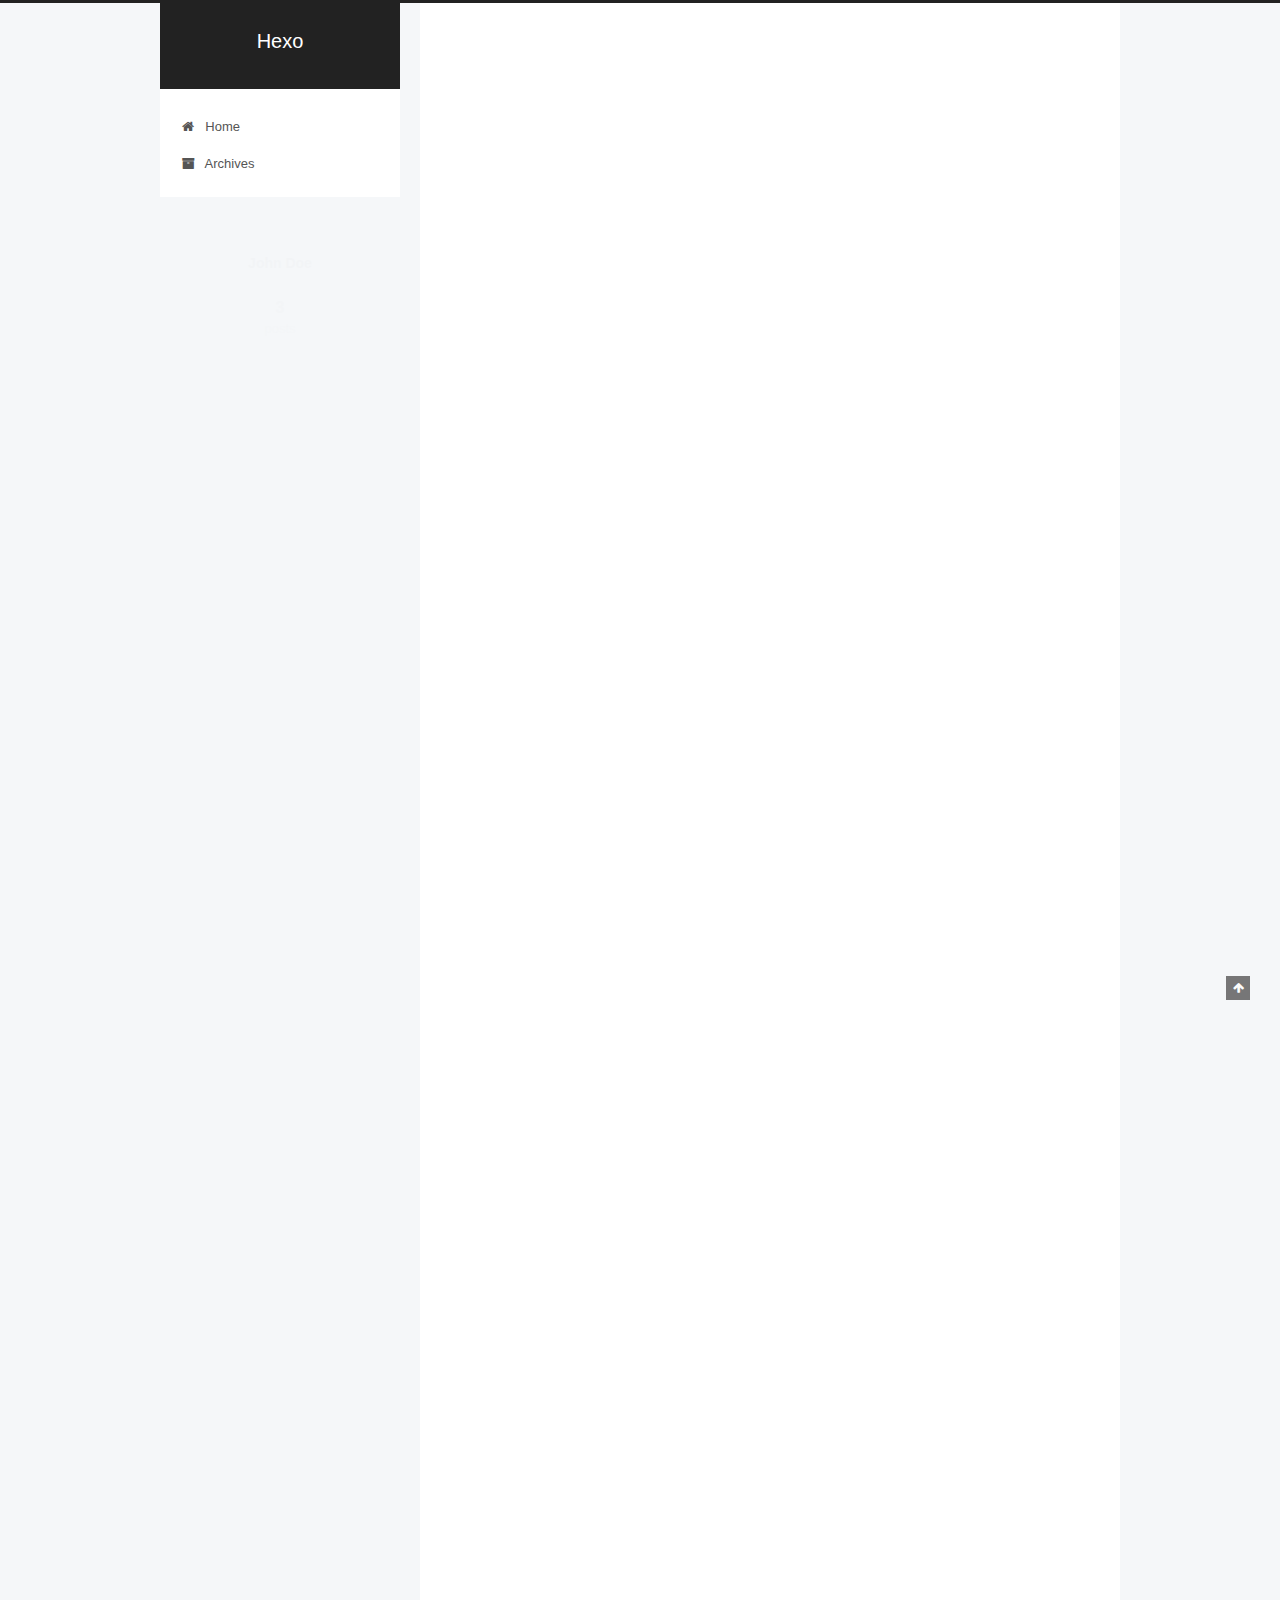
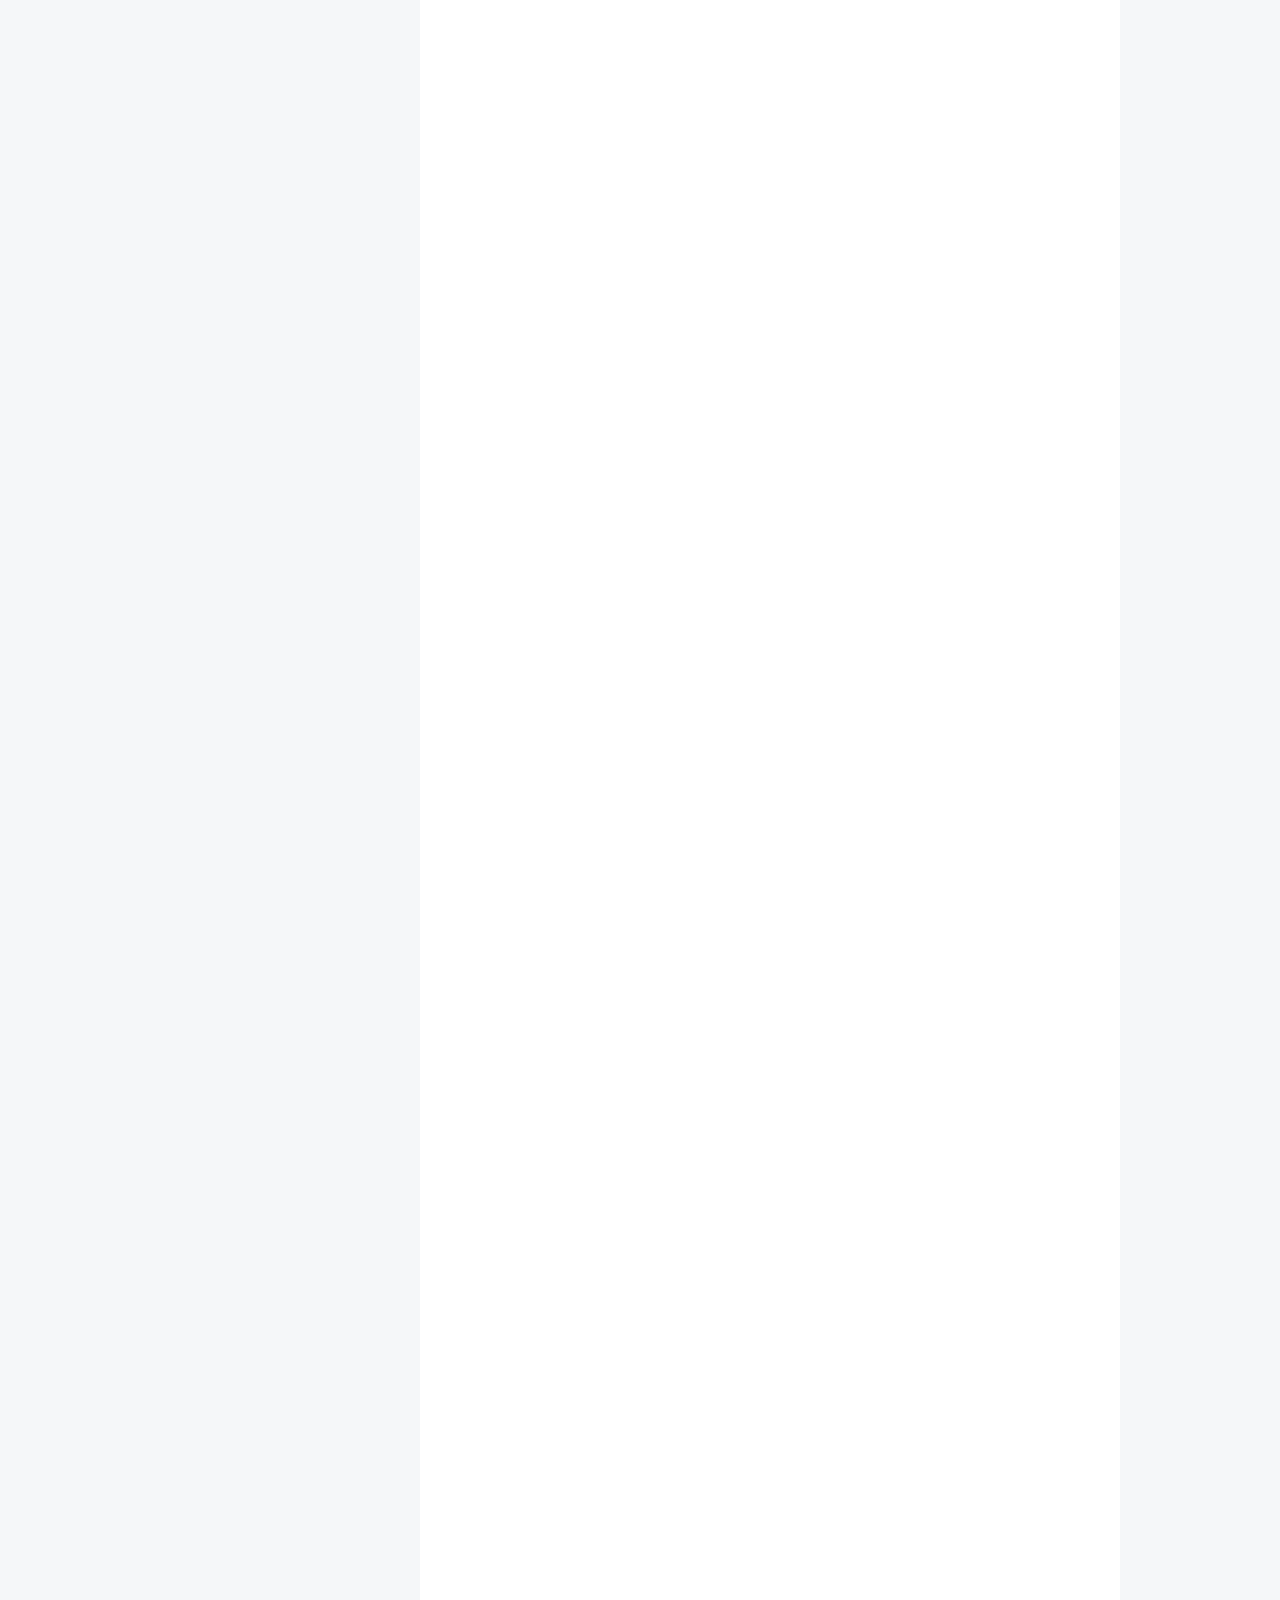
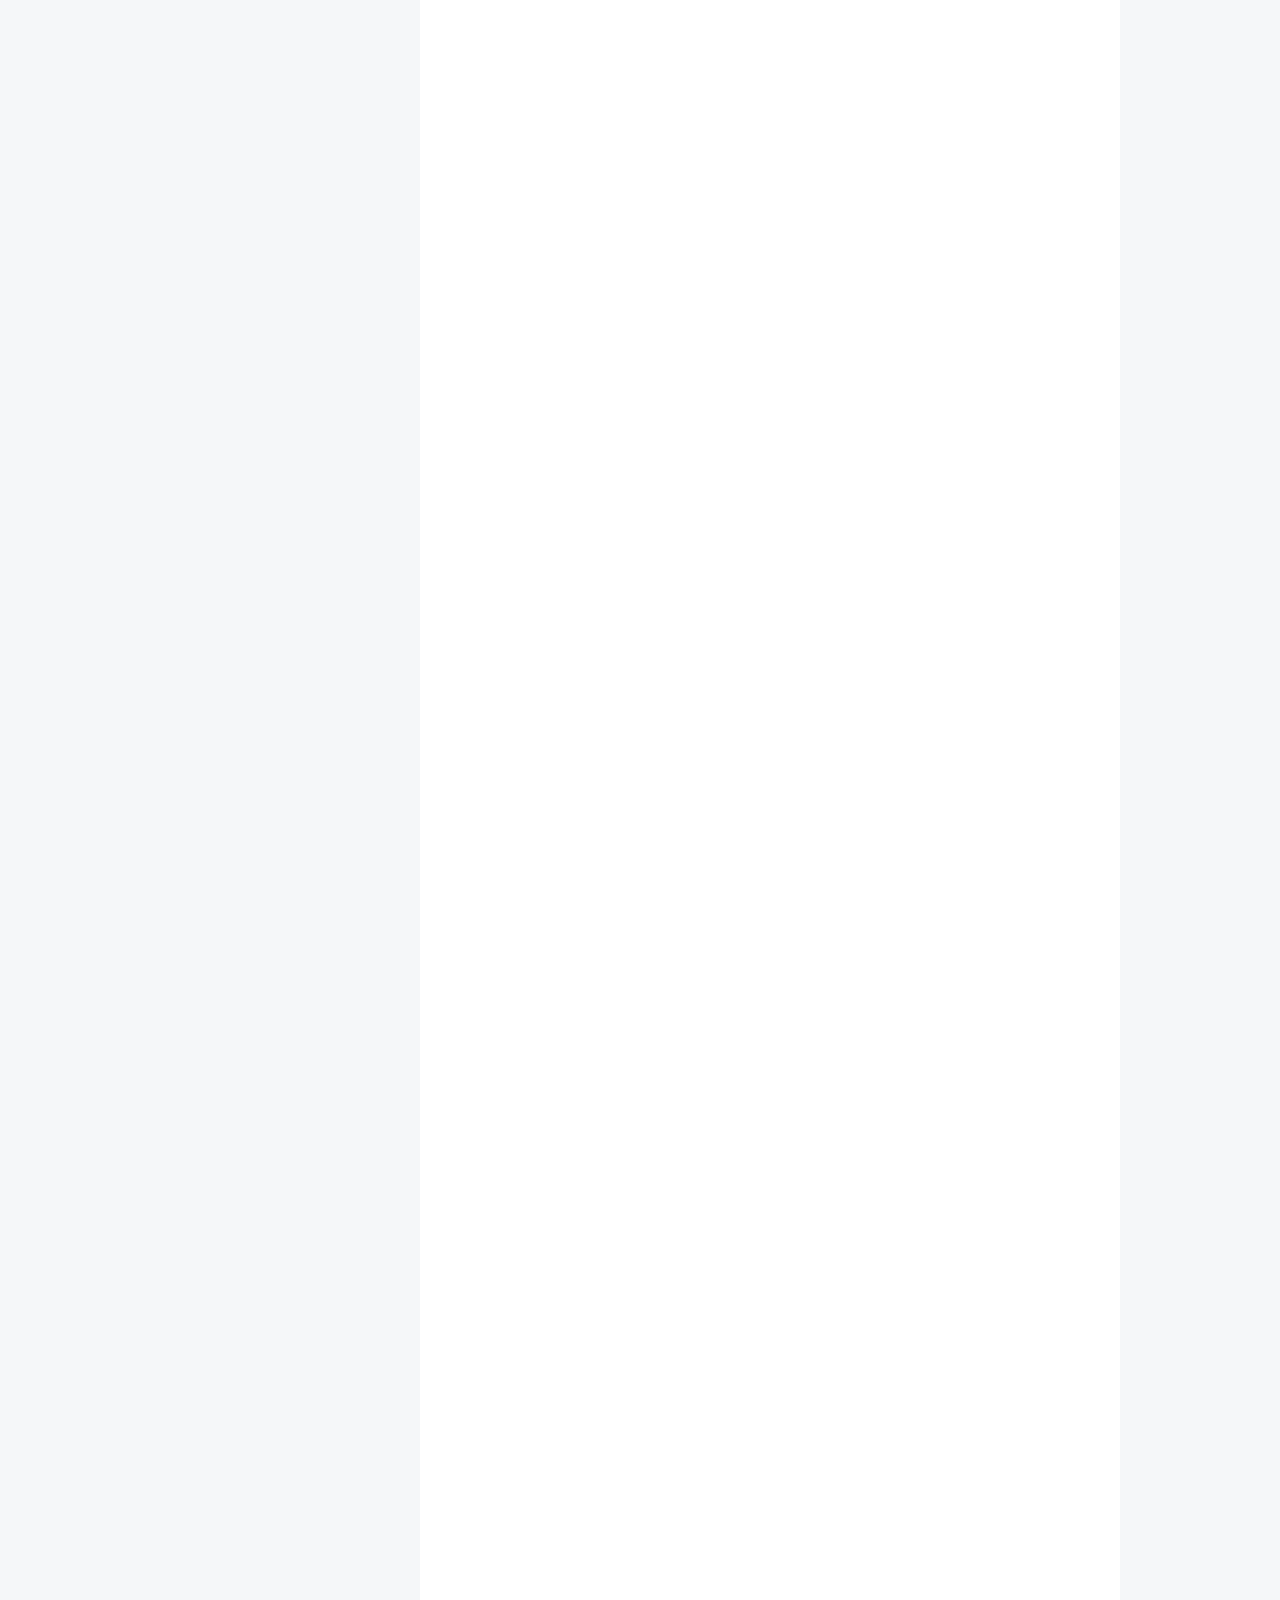
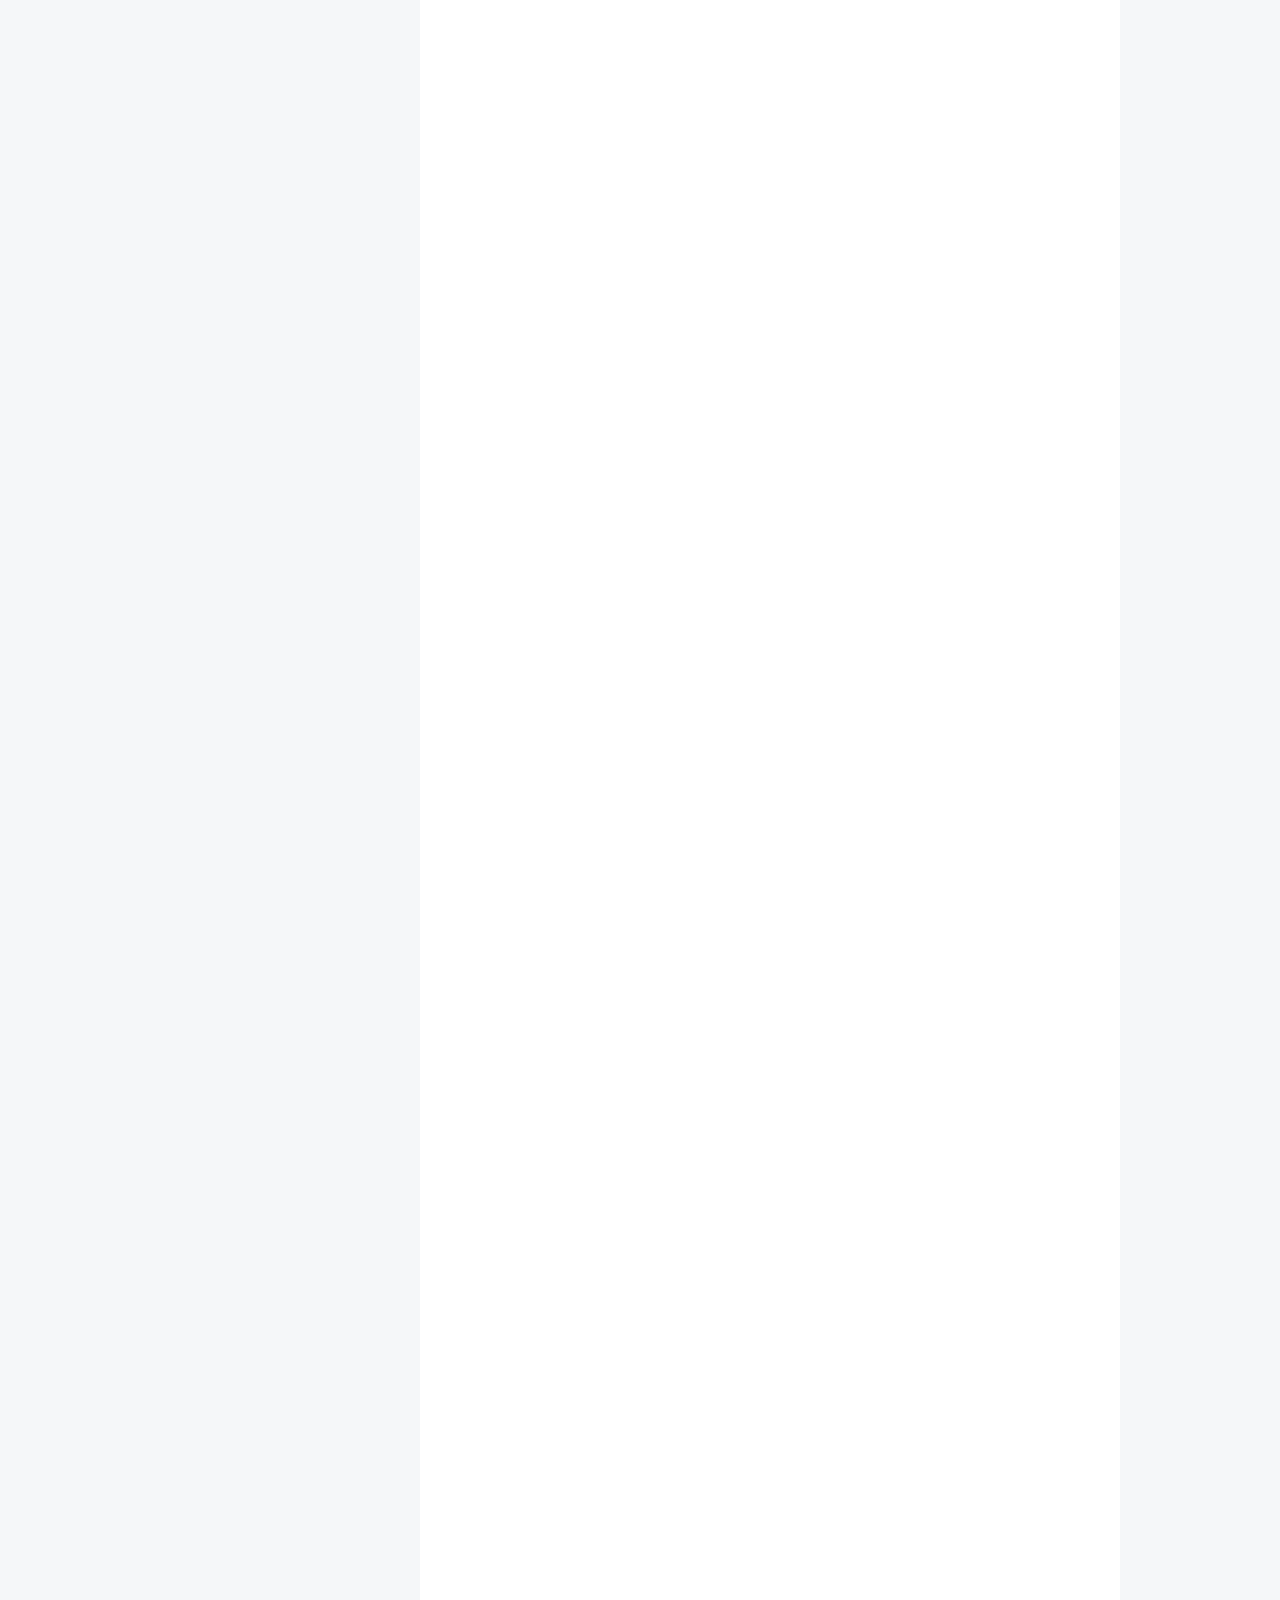
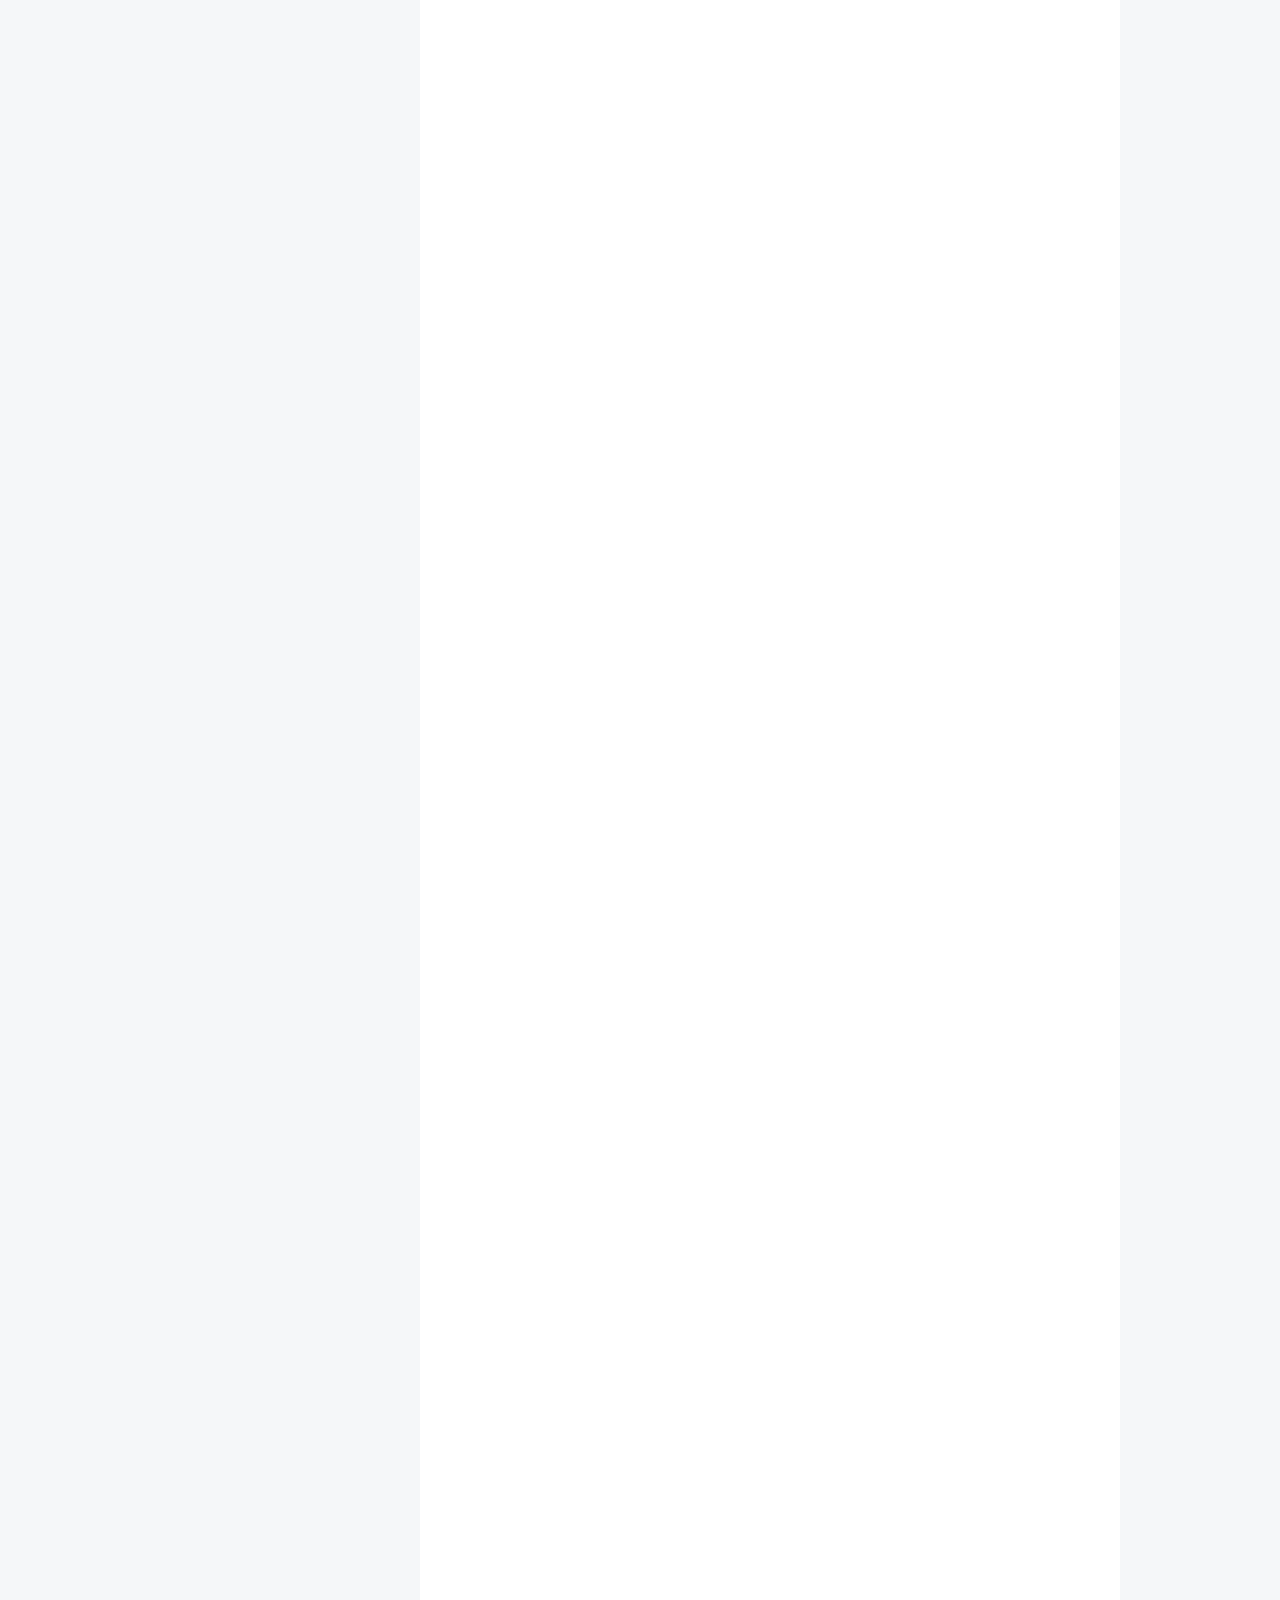
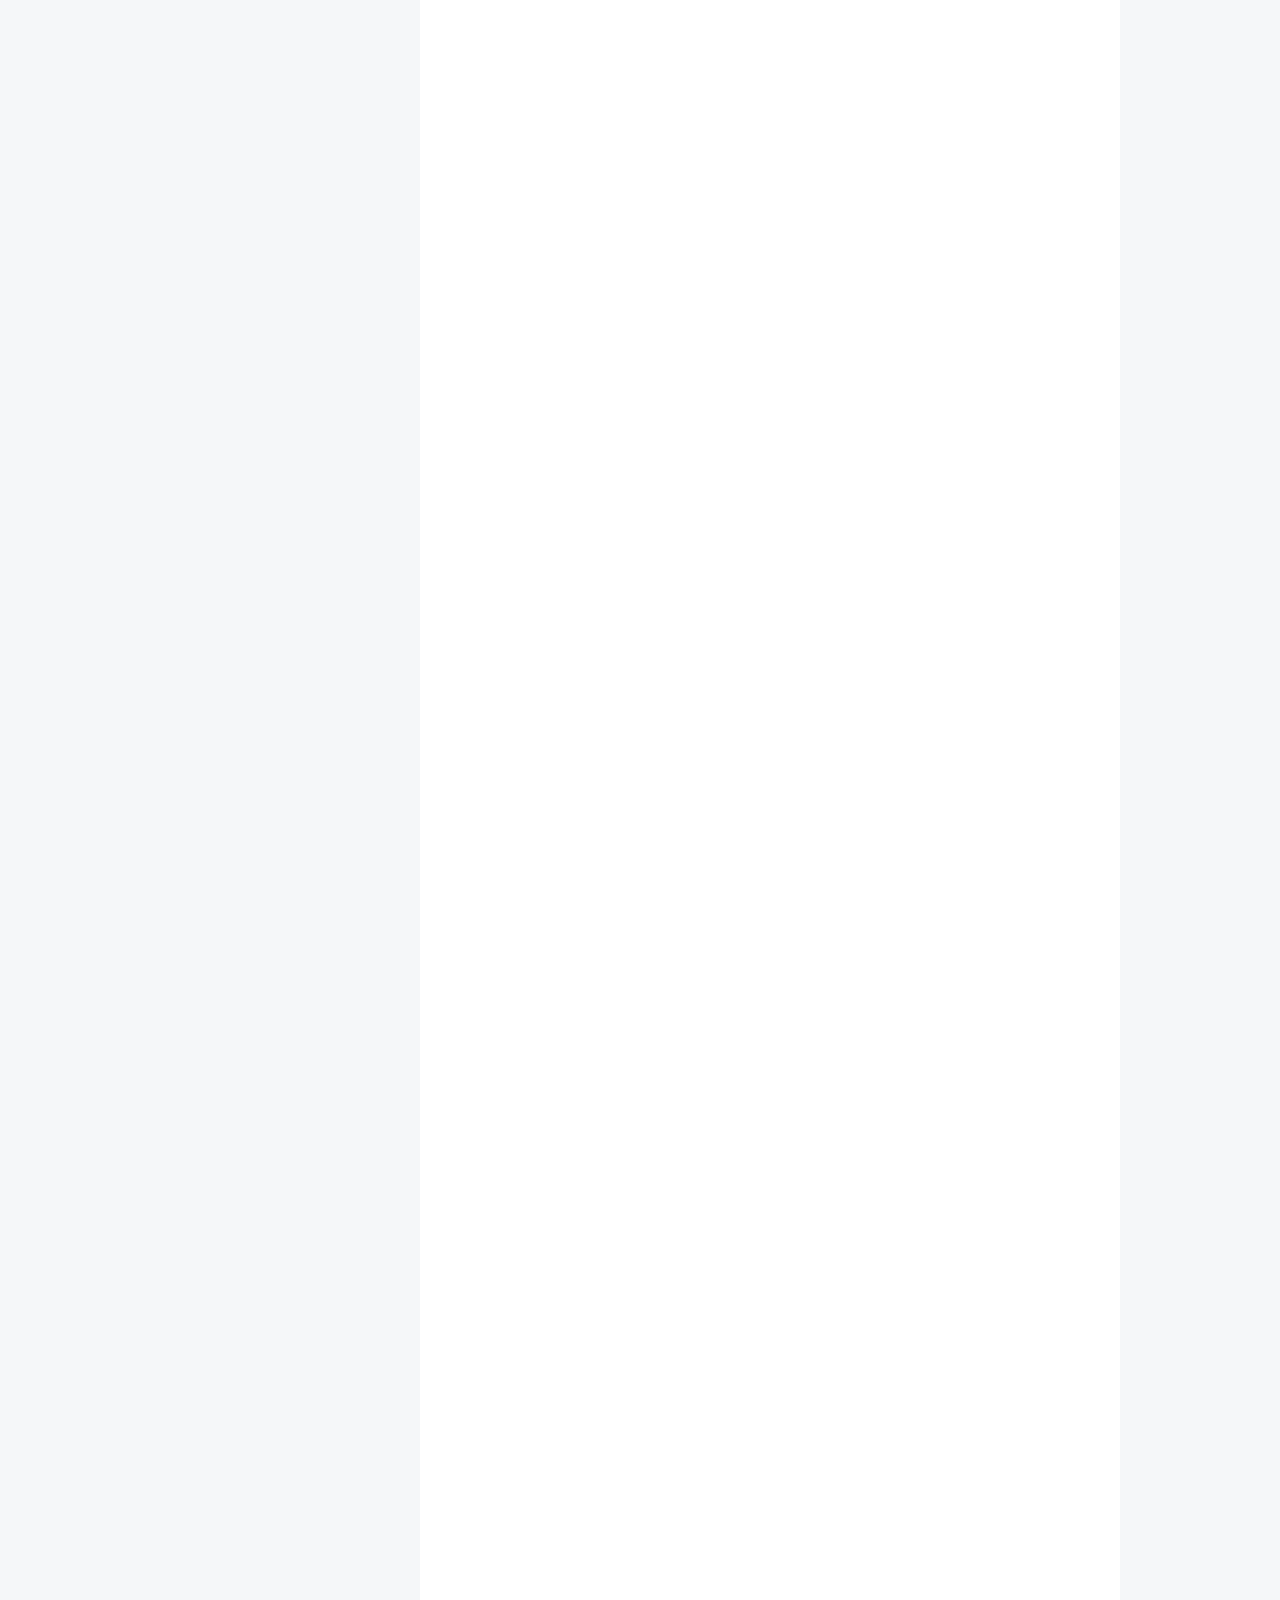
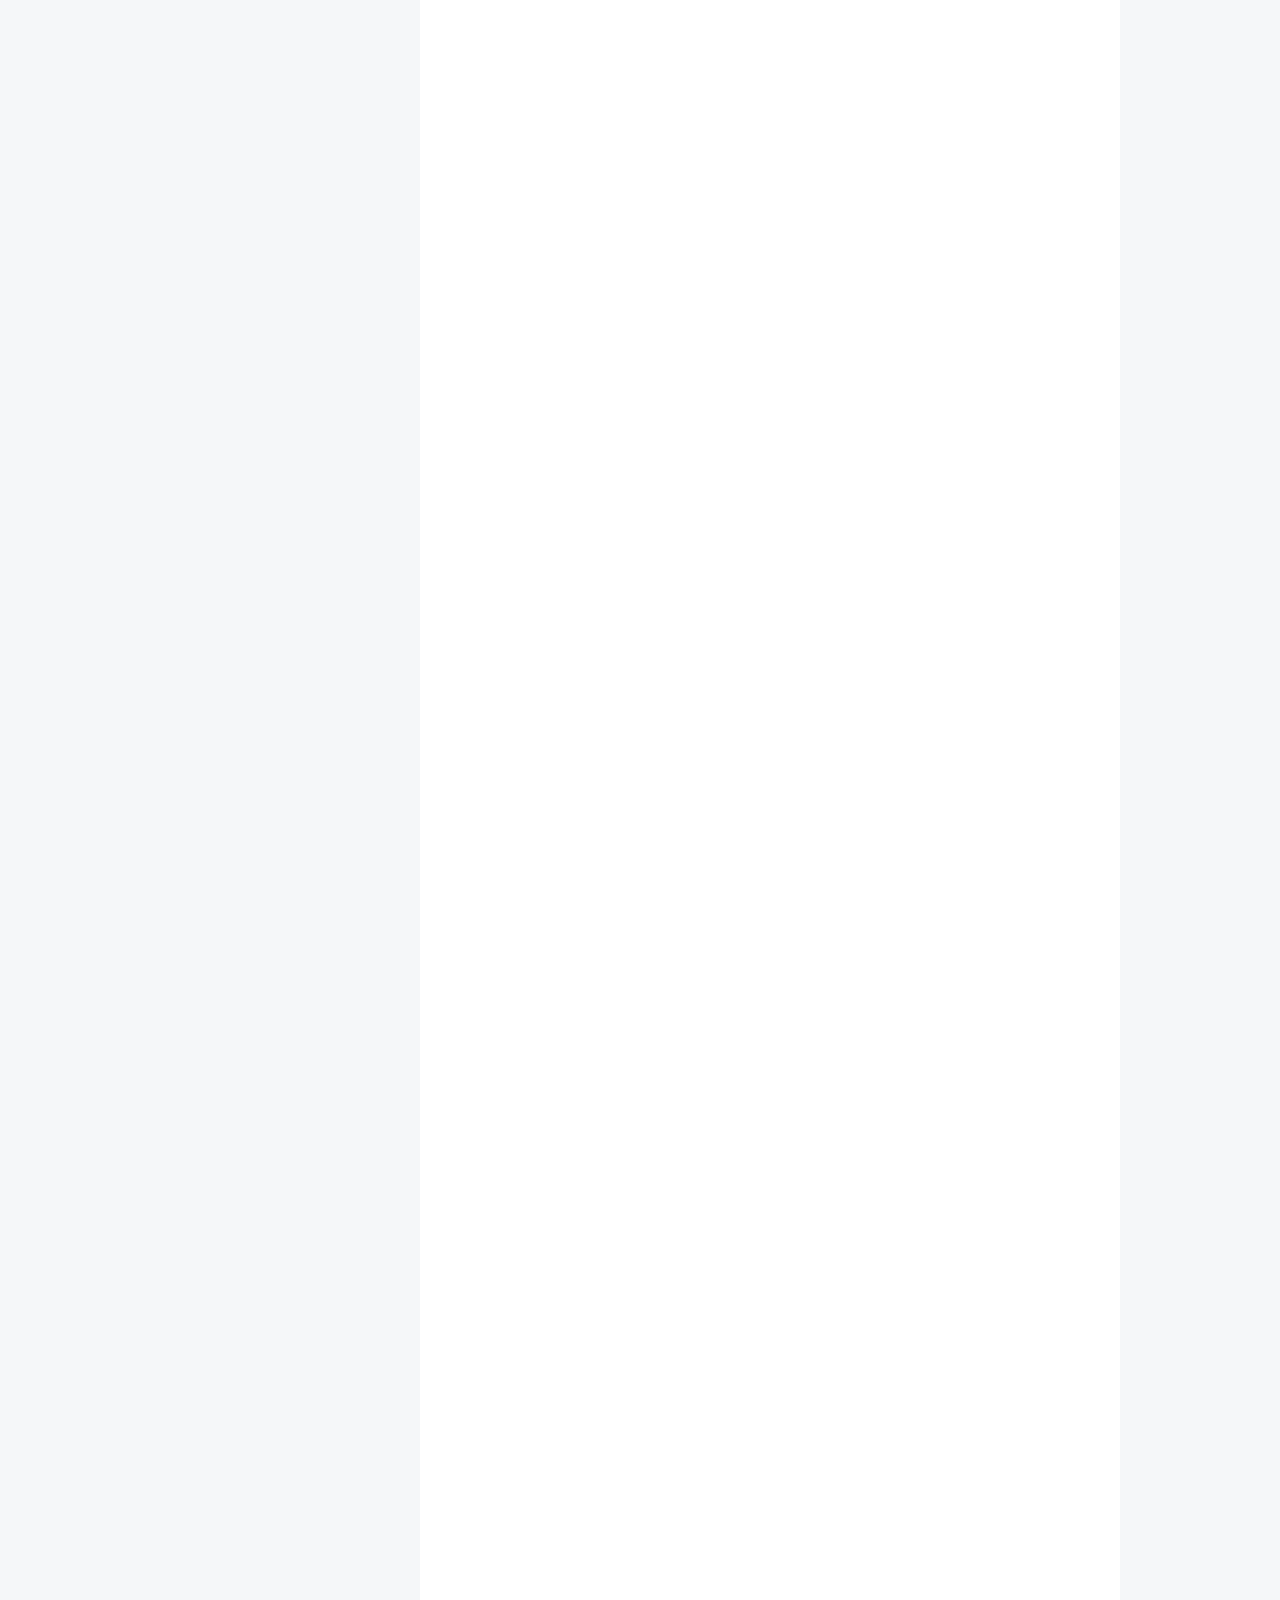
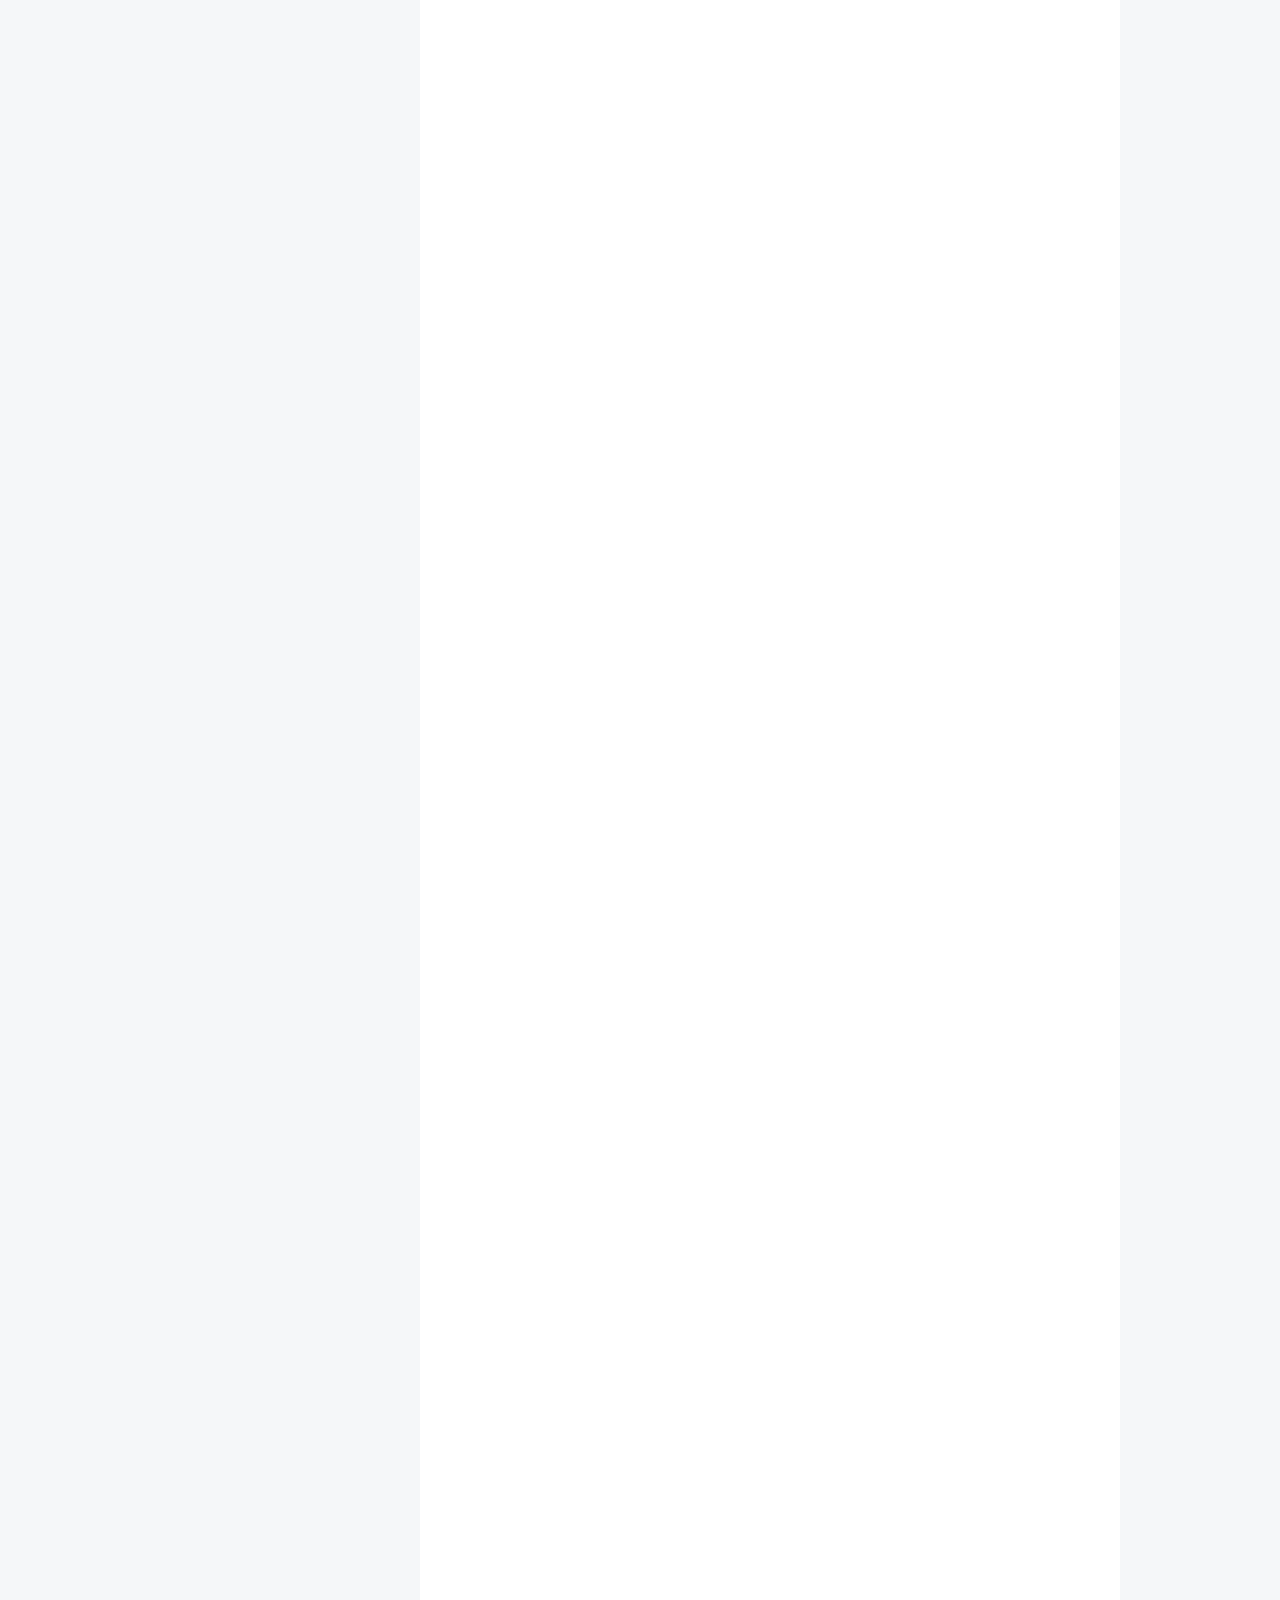
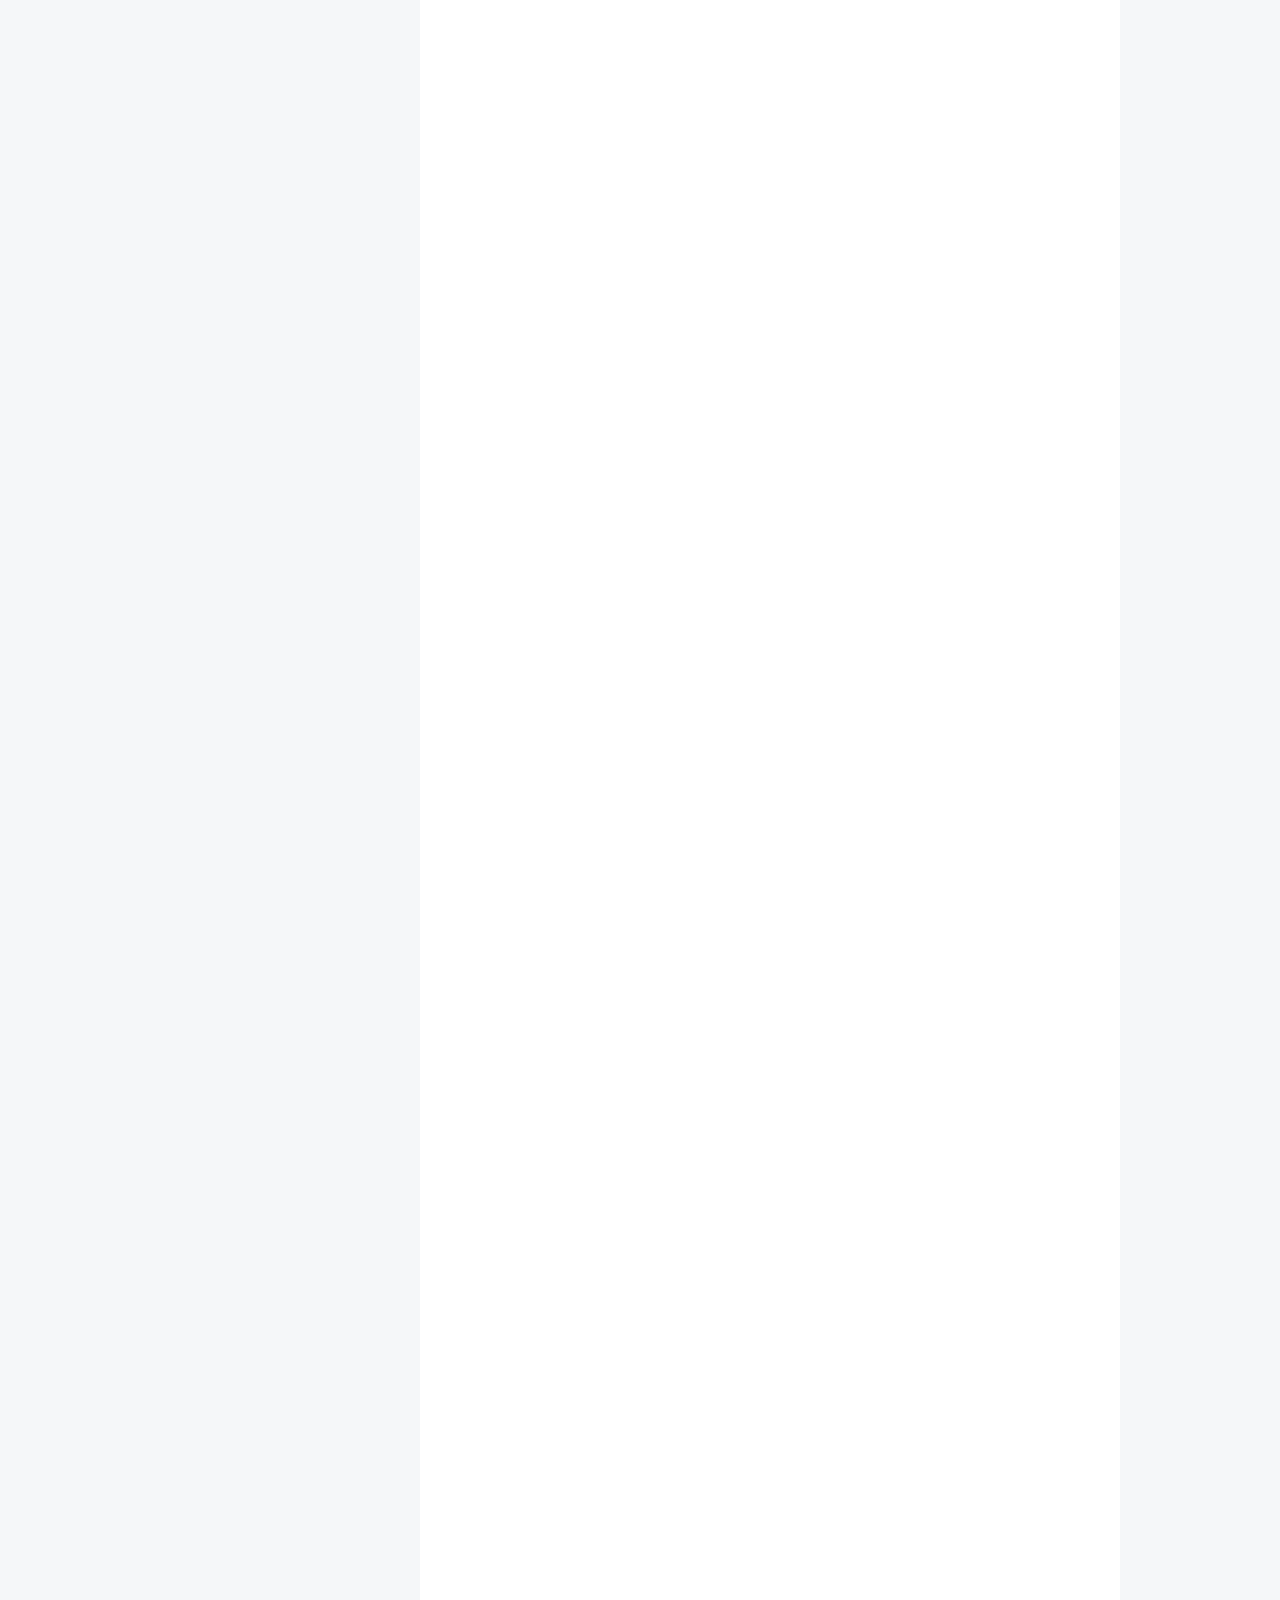
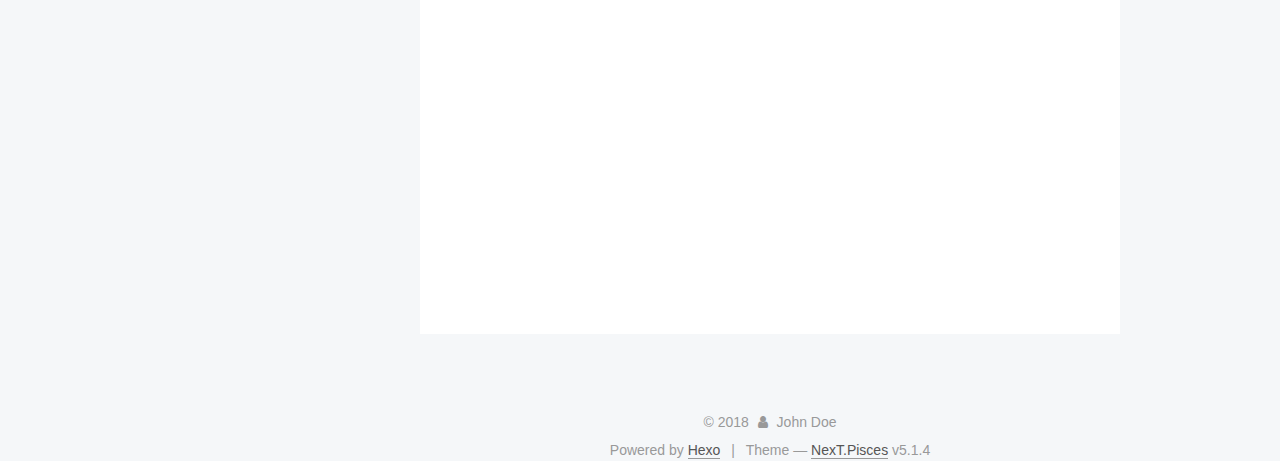
==== commit 28d14dbc: "Site updated: 2018-12-03 08:56:09" ====
--- a/index.html
+++ b/index.html
@@ -402,20 +402,15 @@
 <table>
 <thead>
 <tr>
-<th></th>
-<th></th>
-<th></th>
-</tr>
-</thead>
-<tbody>
-<tr>
-<td>在JavaScript中，可以通过<code>window.devicePixelRatio</code>获取到当前设备的dpr（设备像素比）。而在CSS中，可以通过<code>-webkit-device-pixel-ratio</code>，<code>-webkit-min-device-pixel-ratio</code>和 <code>-webkit-max-device-pixel-ratio</code>进行媒体查询，对不同dpr的设备，做一些样式适配(这里只针对webkit内核的浏览器和webview)。</td>
-<td></td>
-<td></td>
-</tr>
-<tr>
-<td>dip或dp,（device independent pixels，设备独立像素）与屏幕密度有关。dip可以用来辅助区分视网膜设备还是非视网膜设备。</td>
-<td></td>
+<th style="text-align:right"></th>
+</tr>
+</thead>
+<tbody>
+<tr>
+<td style="text-align:right">在JavaScript中，可以通过<code>window.devicePixelRatio</code>获取到当前设备的dpr（设备像素比）。而在CSS中，可以通过<code>-webkit-device-pixel-ratio</code>，<code>-webkit-min-device-pixel-ratio</code>和 <code>-webkit-max-device-pixel-ratio</code>进行媒体查询，对不同dpr的设备，做一些样式适配(这里只针对webkit内核的浏览器和webview)。</td>
+</tr>
+<tr>
+<td style="text-align:right">dip或dp,（device independent pixels，设备独立像素）与屏幕密度有关。dip可以用来辅助区分视网膜设备还是非视网膜设备。</td>
 </tr>
 </tbody>
 </table>
@@ -450,6 +445,7 @@
 <li><p>动态改写<code>&lt;meta&gt;</code>标签</p>
 </li>
 <li><p>给<code>&lt;html&gt;</code>元素添加<code>data-dpr</code>属性，并且动态改写<code>data-dpr</code>的值</p>
+<figure class="highlight plain"><table><tr><td class="gutter"><pre><span class="line">1</span><br></pre></td><td class="code"><pre><span class="line">1 rem=document.documentElement.clientWidth*dpr/10;</span><br></pre></td></tr></table></figure>
 </li>
 <li><p>给<code>&lt;html&gt;</code>元素添加<code>font-size</code>属性，并且动态改写<code>font-size</code>的值</p>
 <p>这个看上面的图</p>
--- a/css/main.css
+++ b/css/main.css
@@ -1823,7 +1823,7 @@
   width: 4px;
   height: 4px;
   border-radius: 50%;
-  background: #ff7ac9;
+  background: #c90a85;
 }
 .links-of-blogroll {
   font-size: 13px;
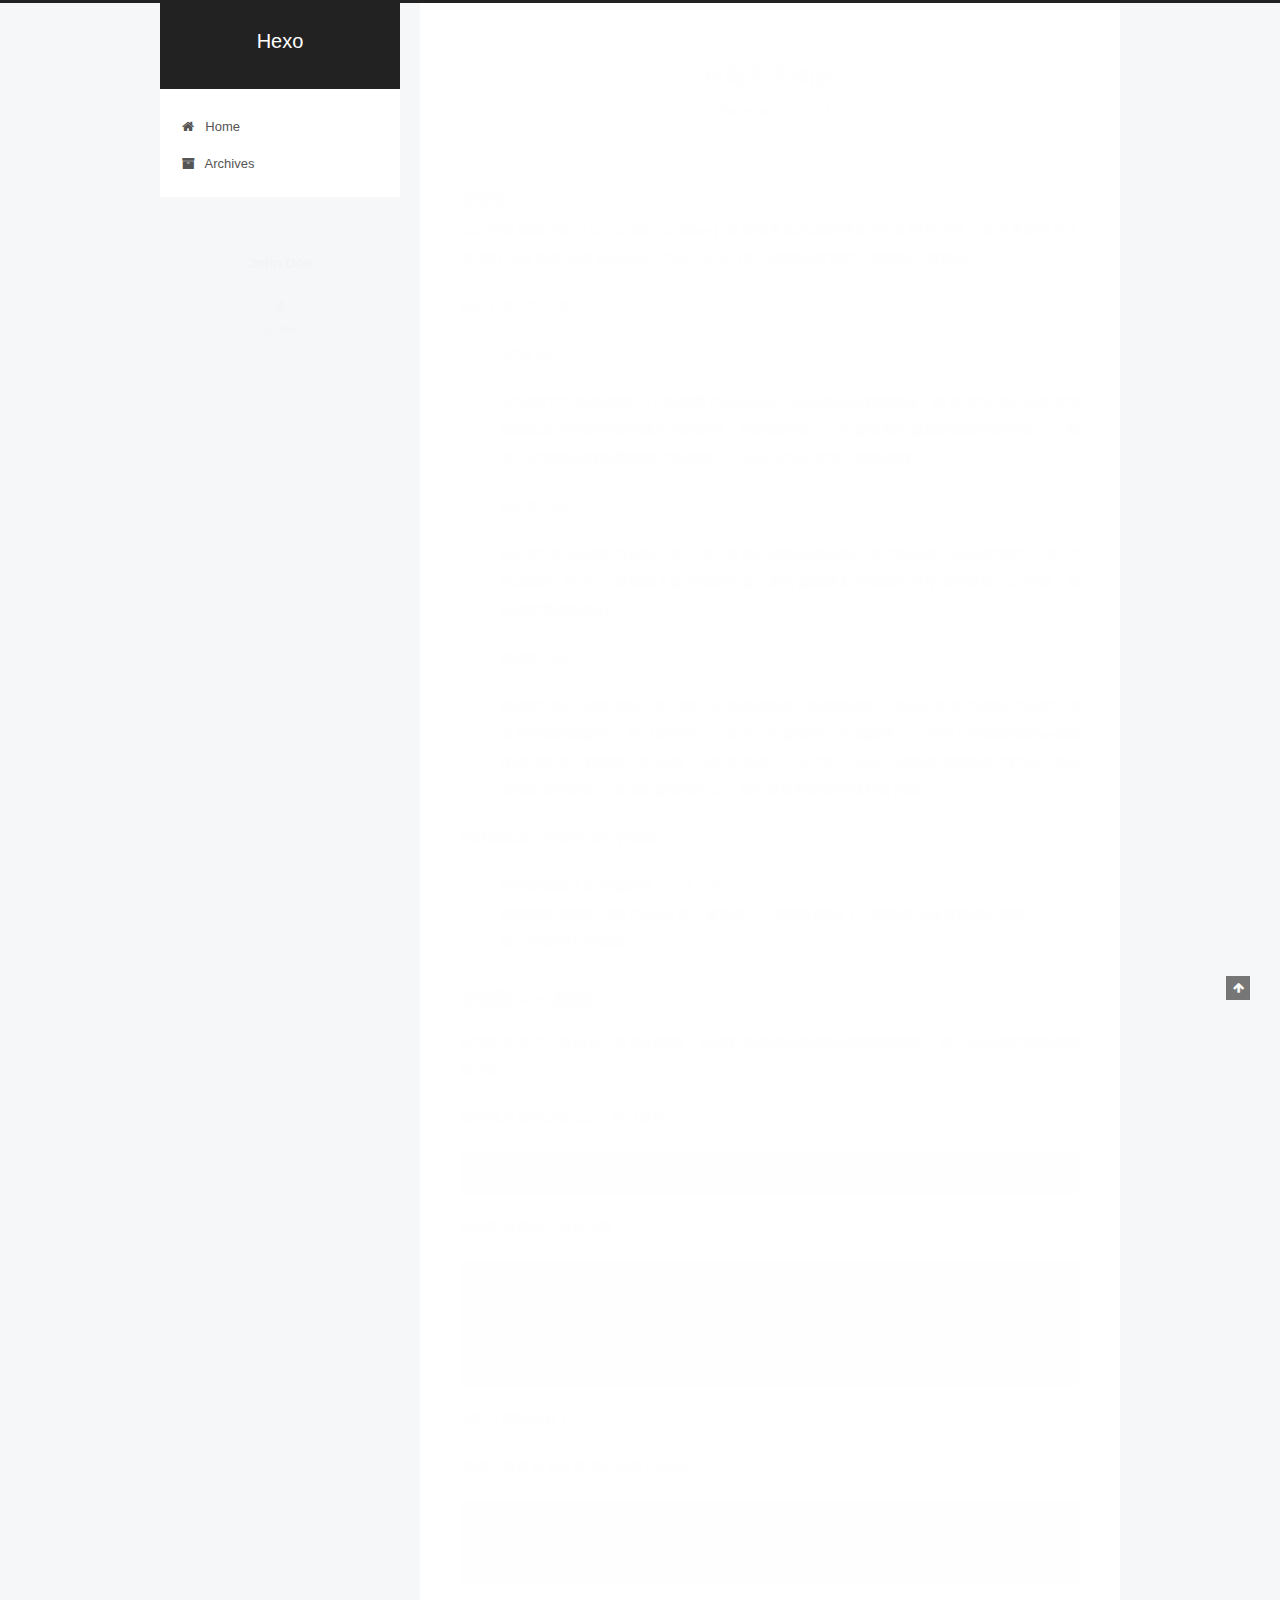
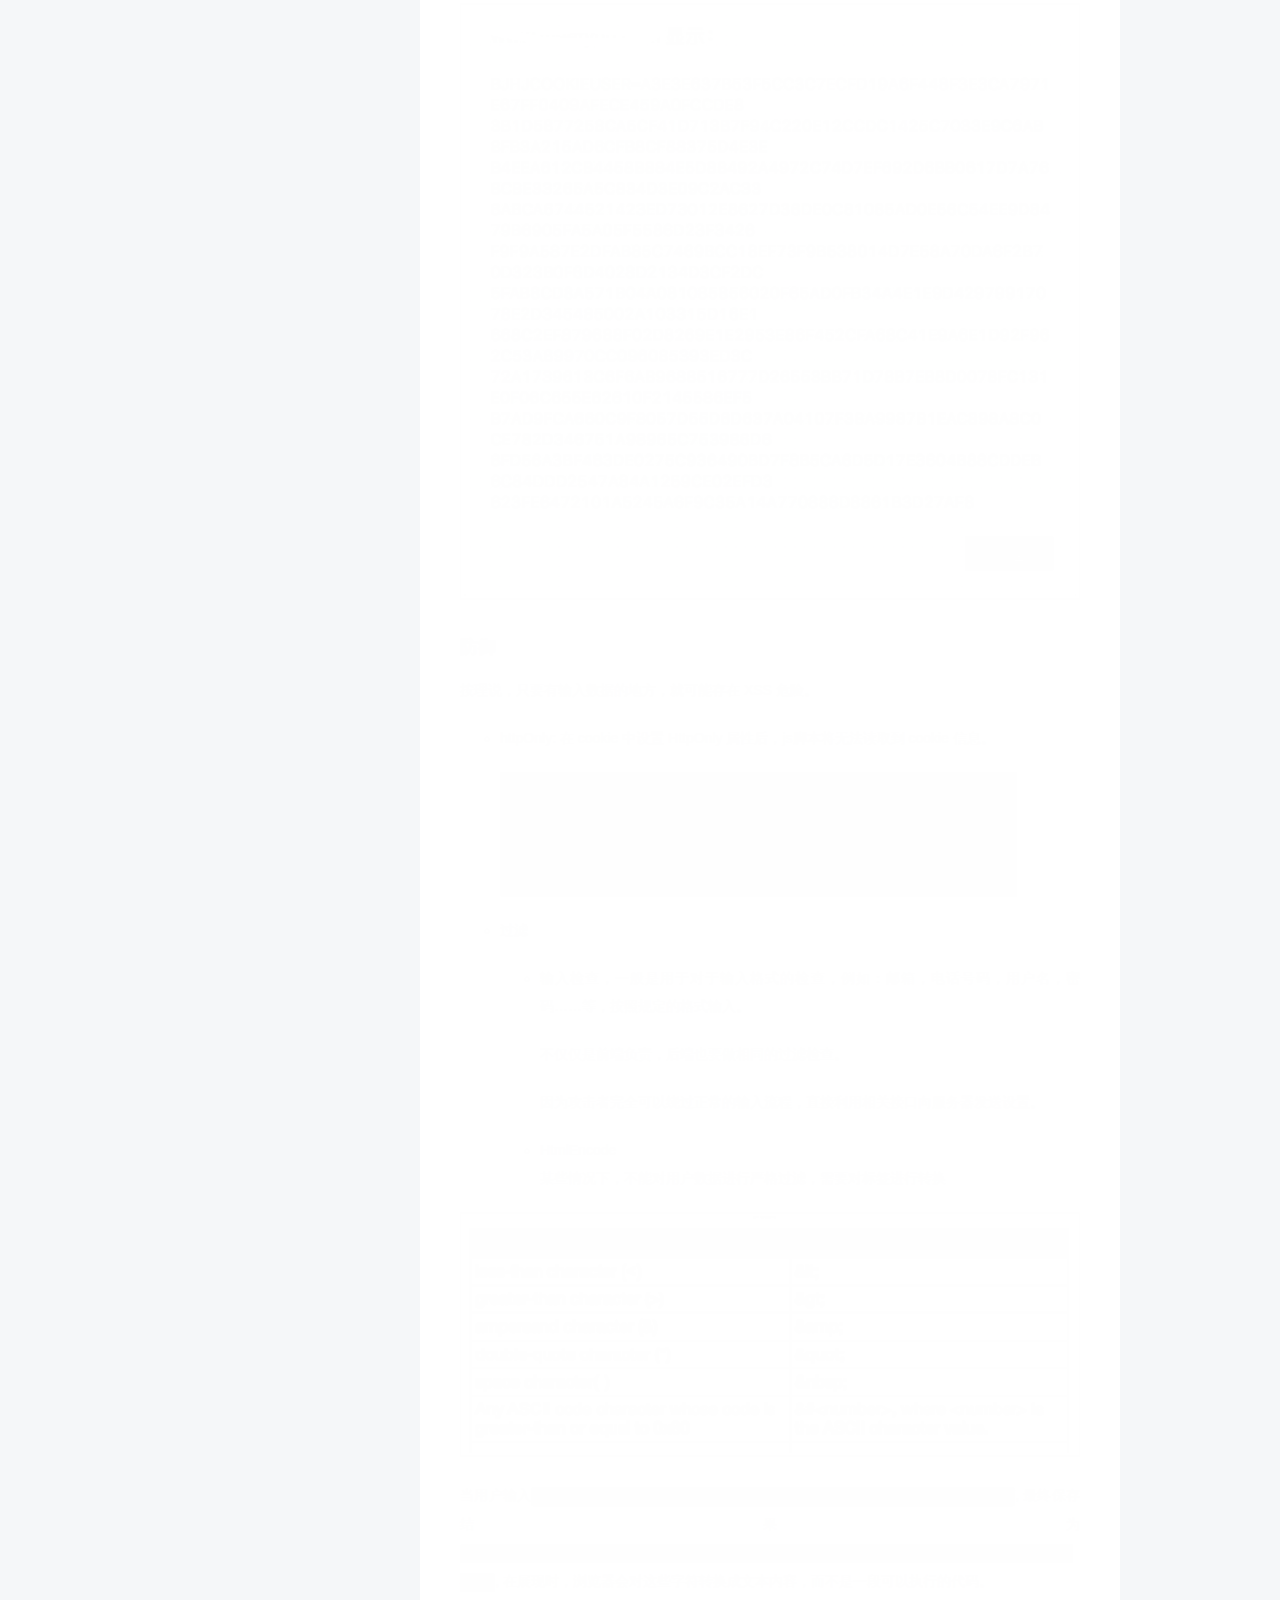
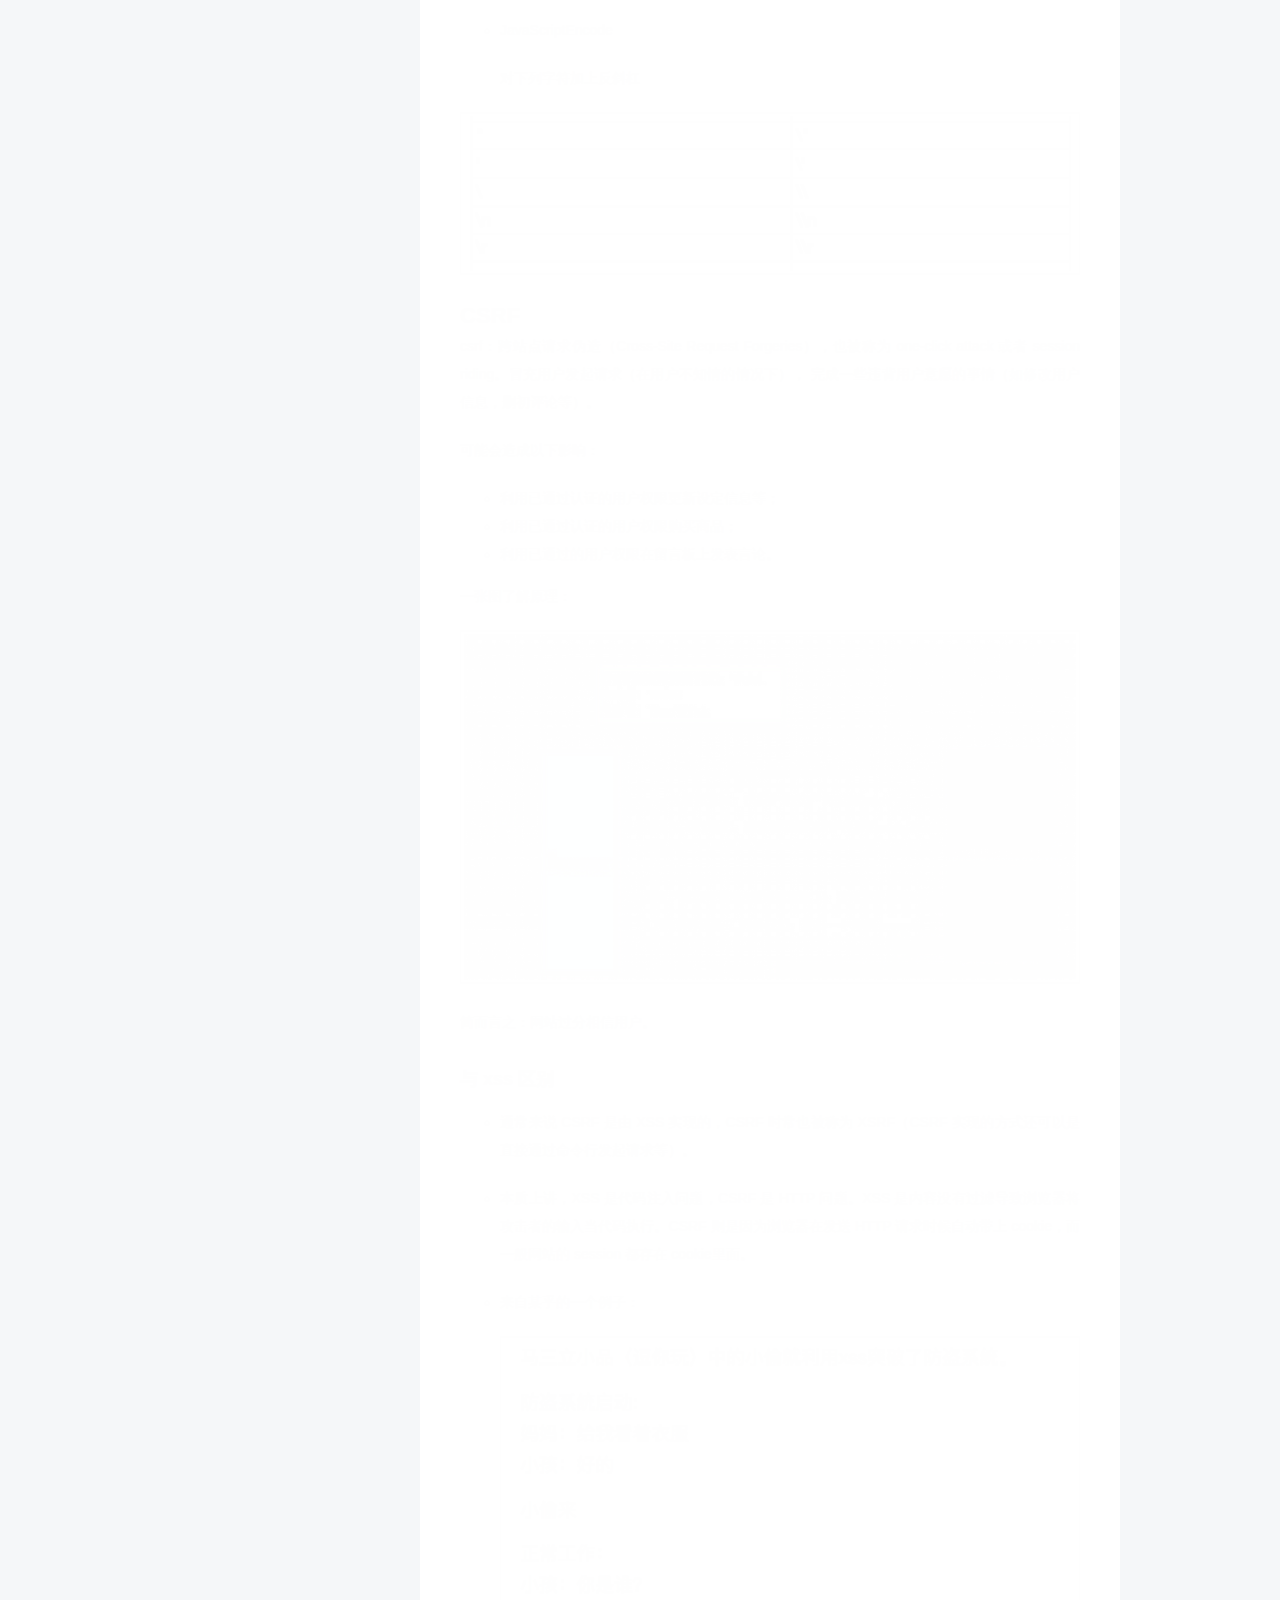
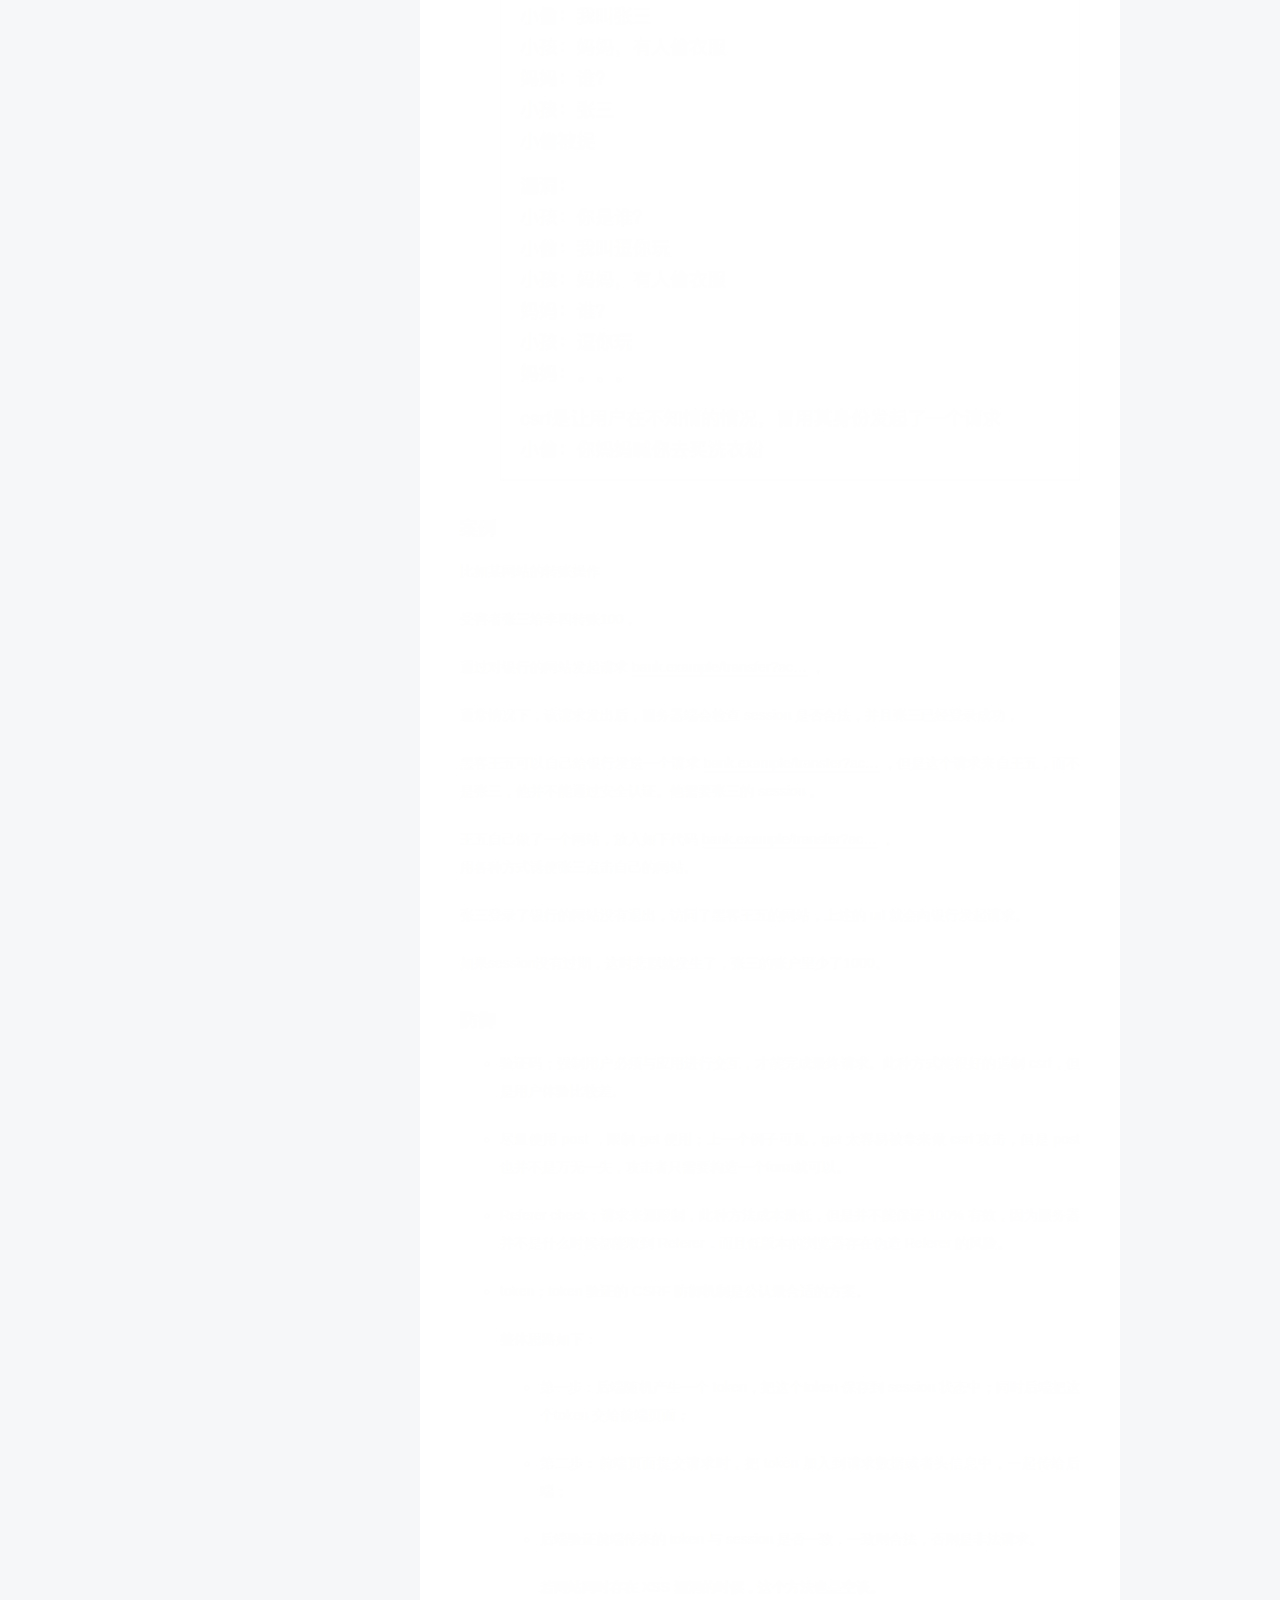
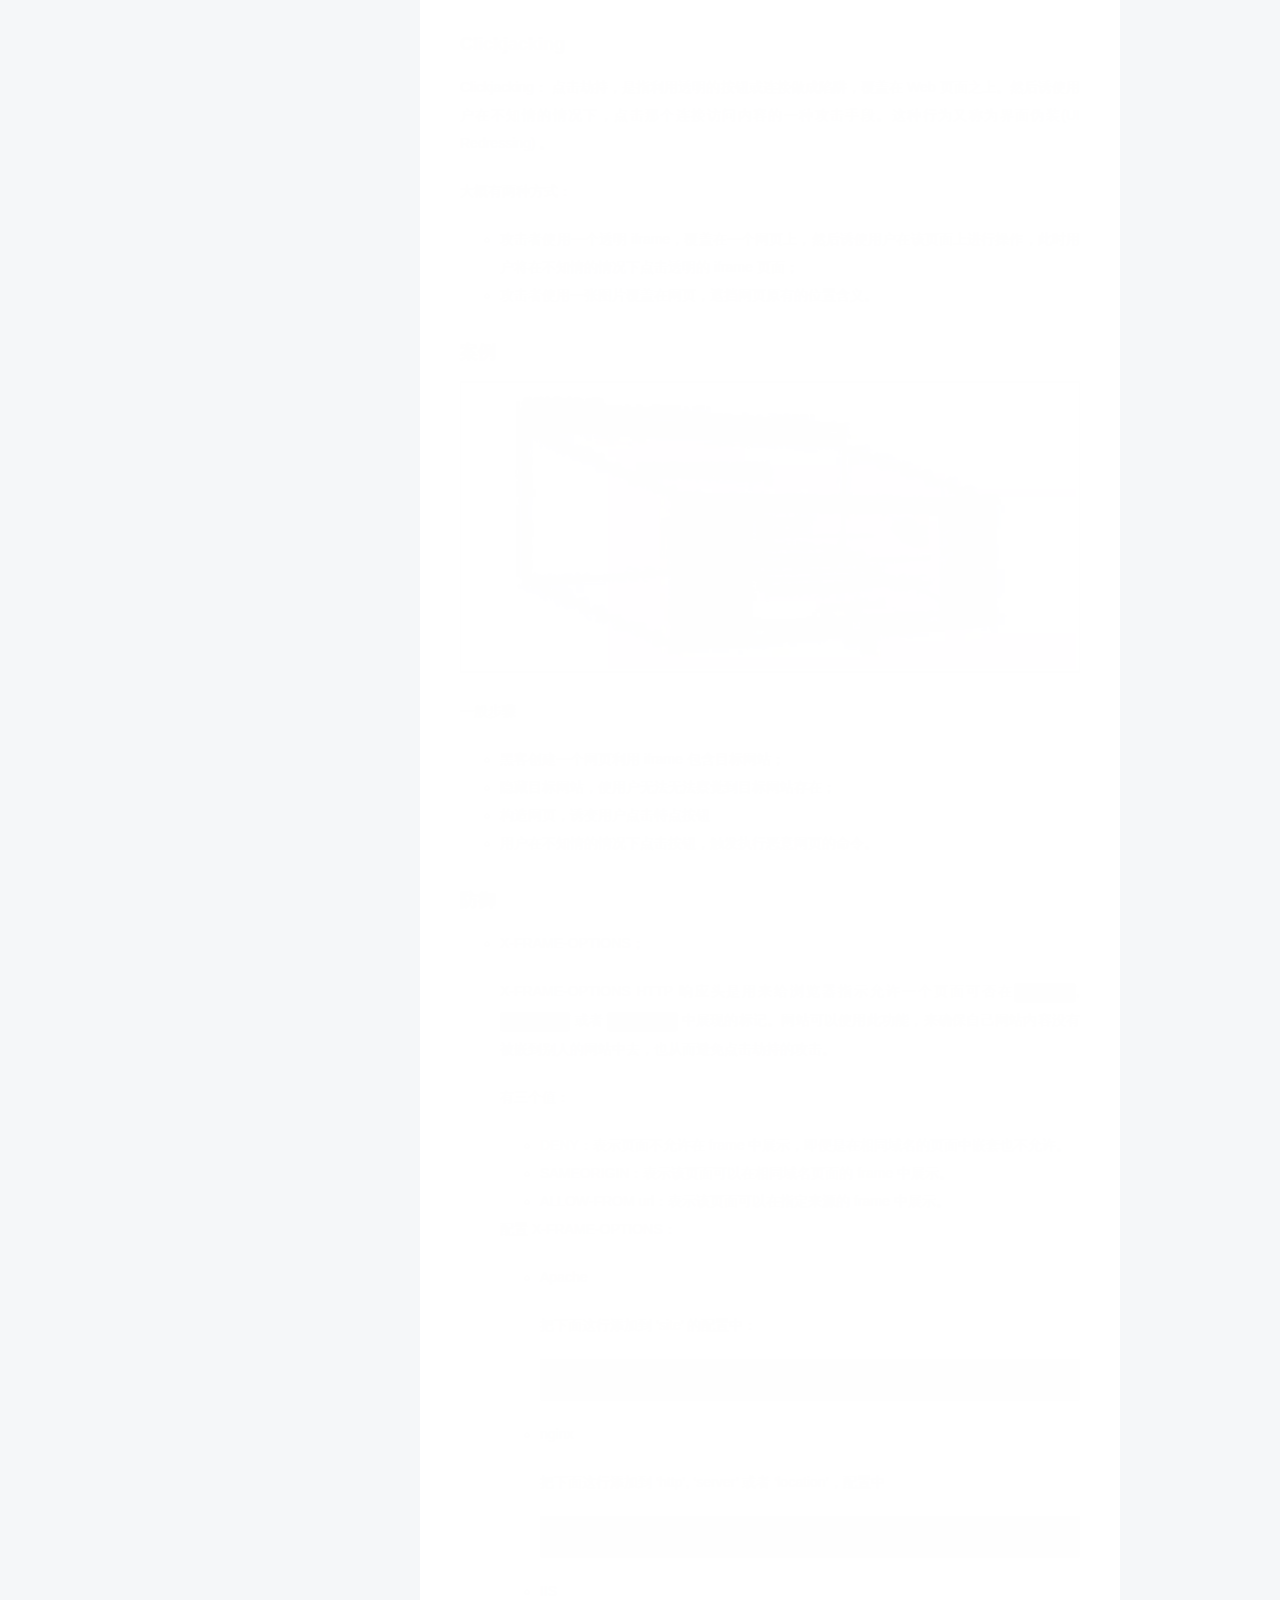
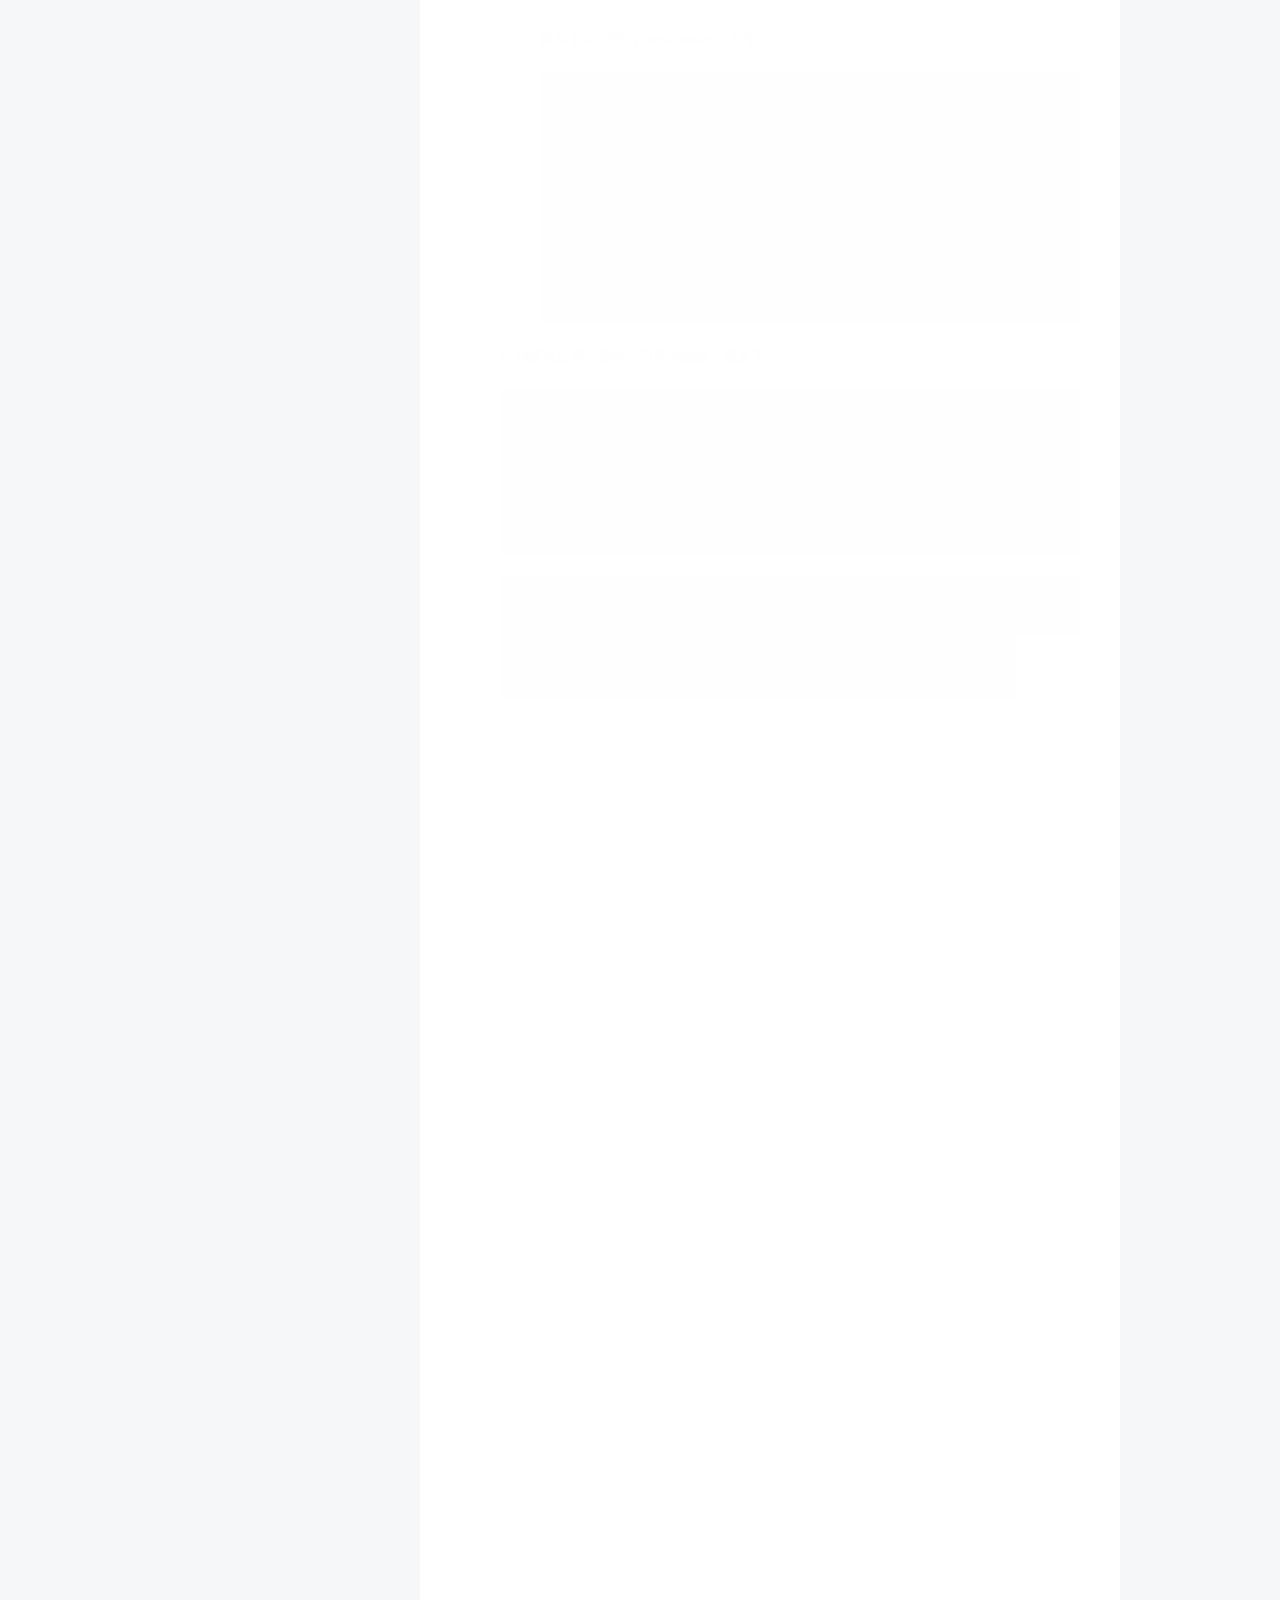
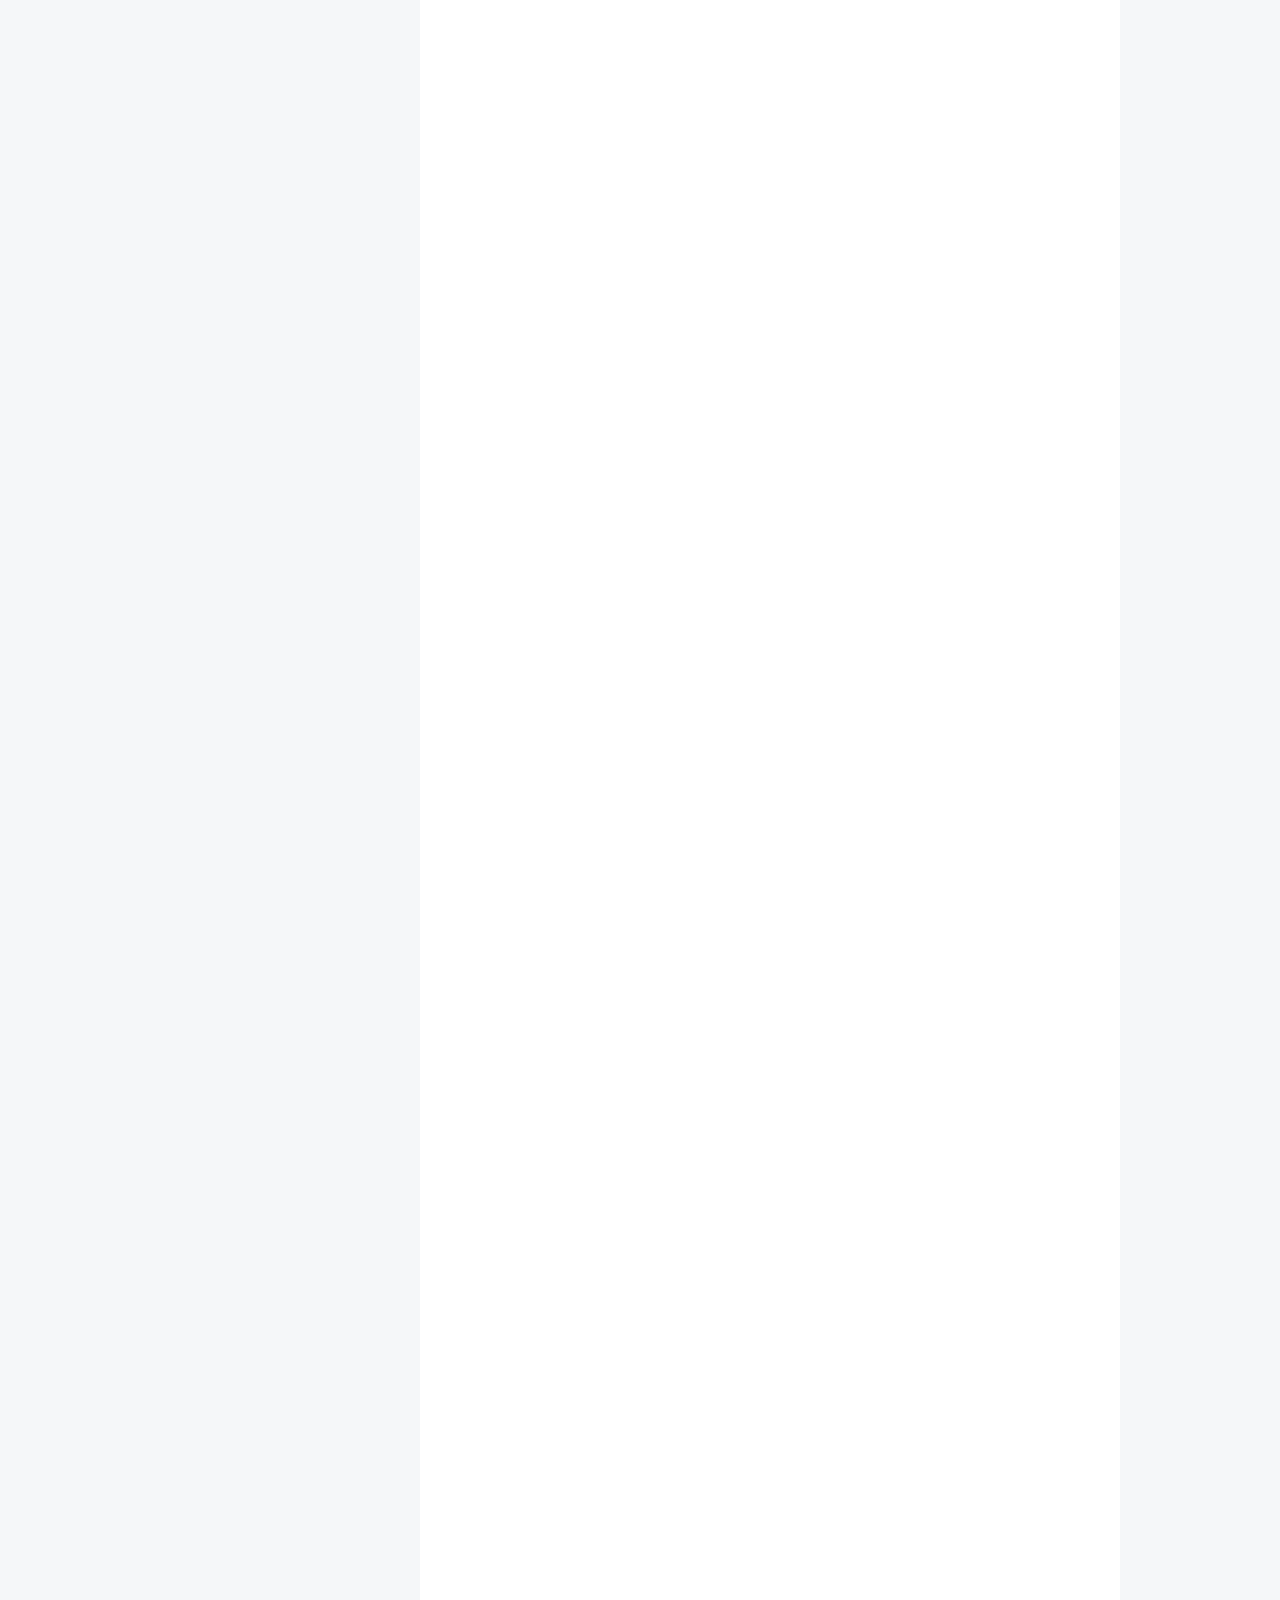
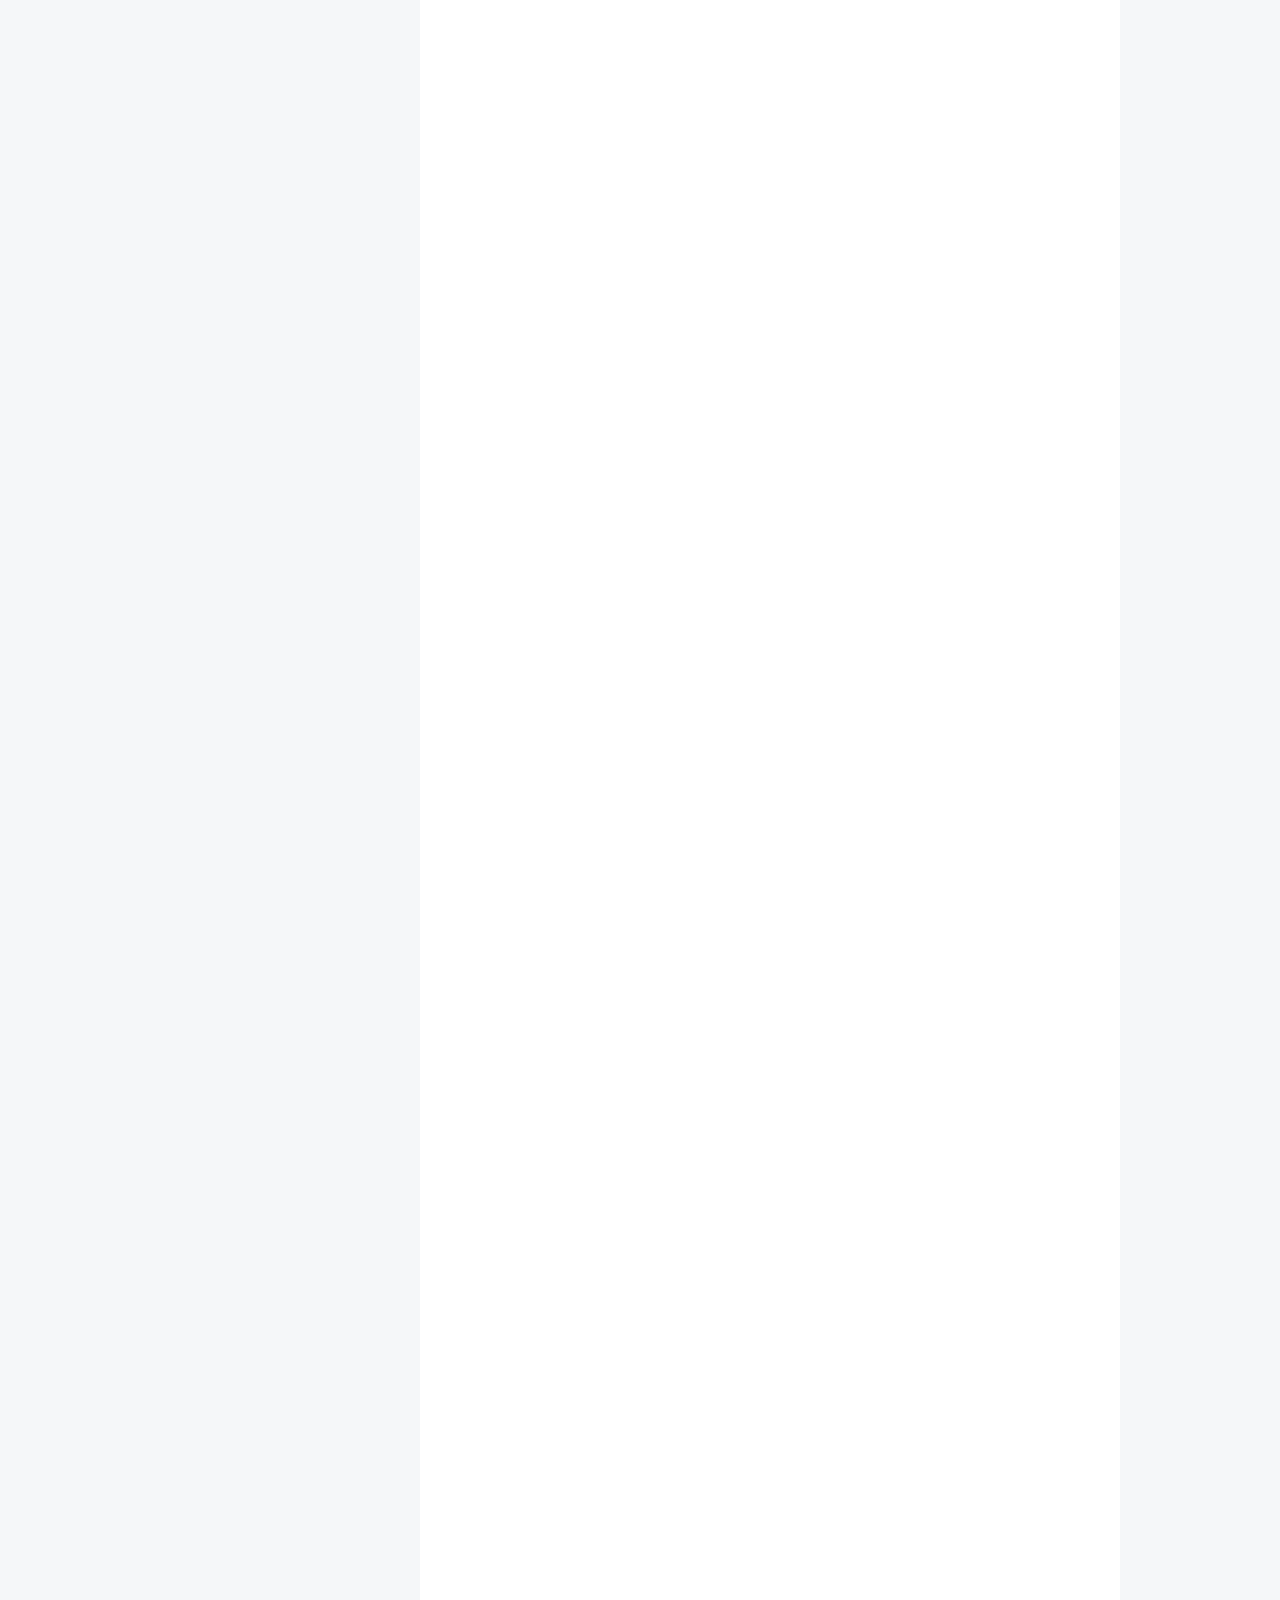
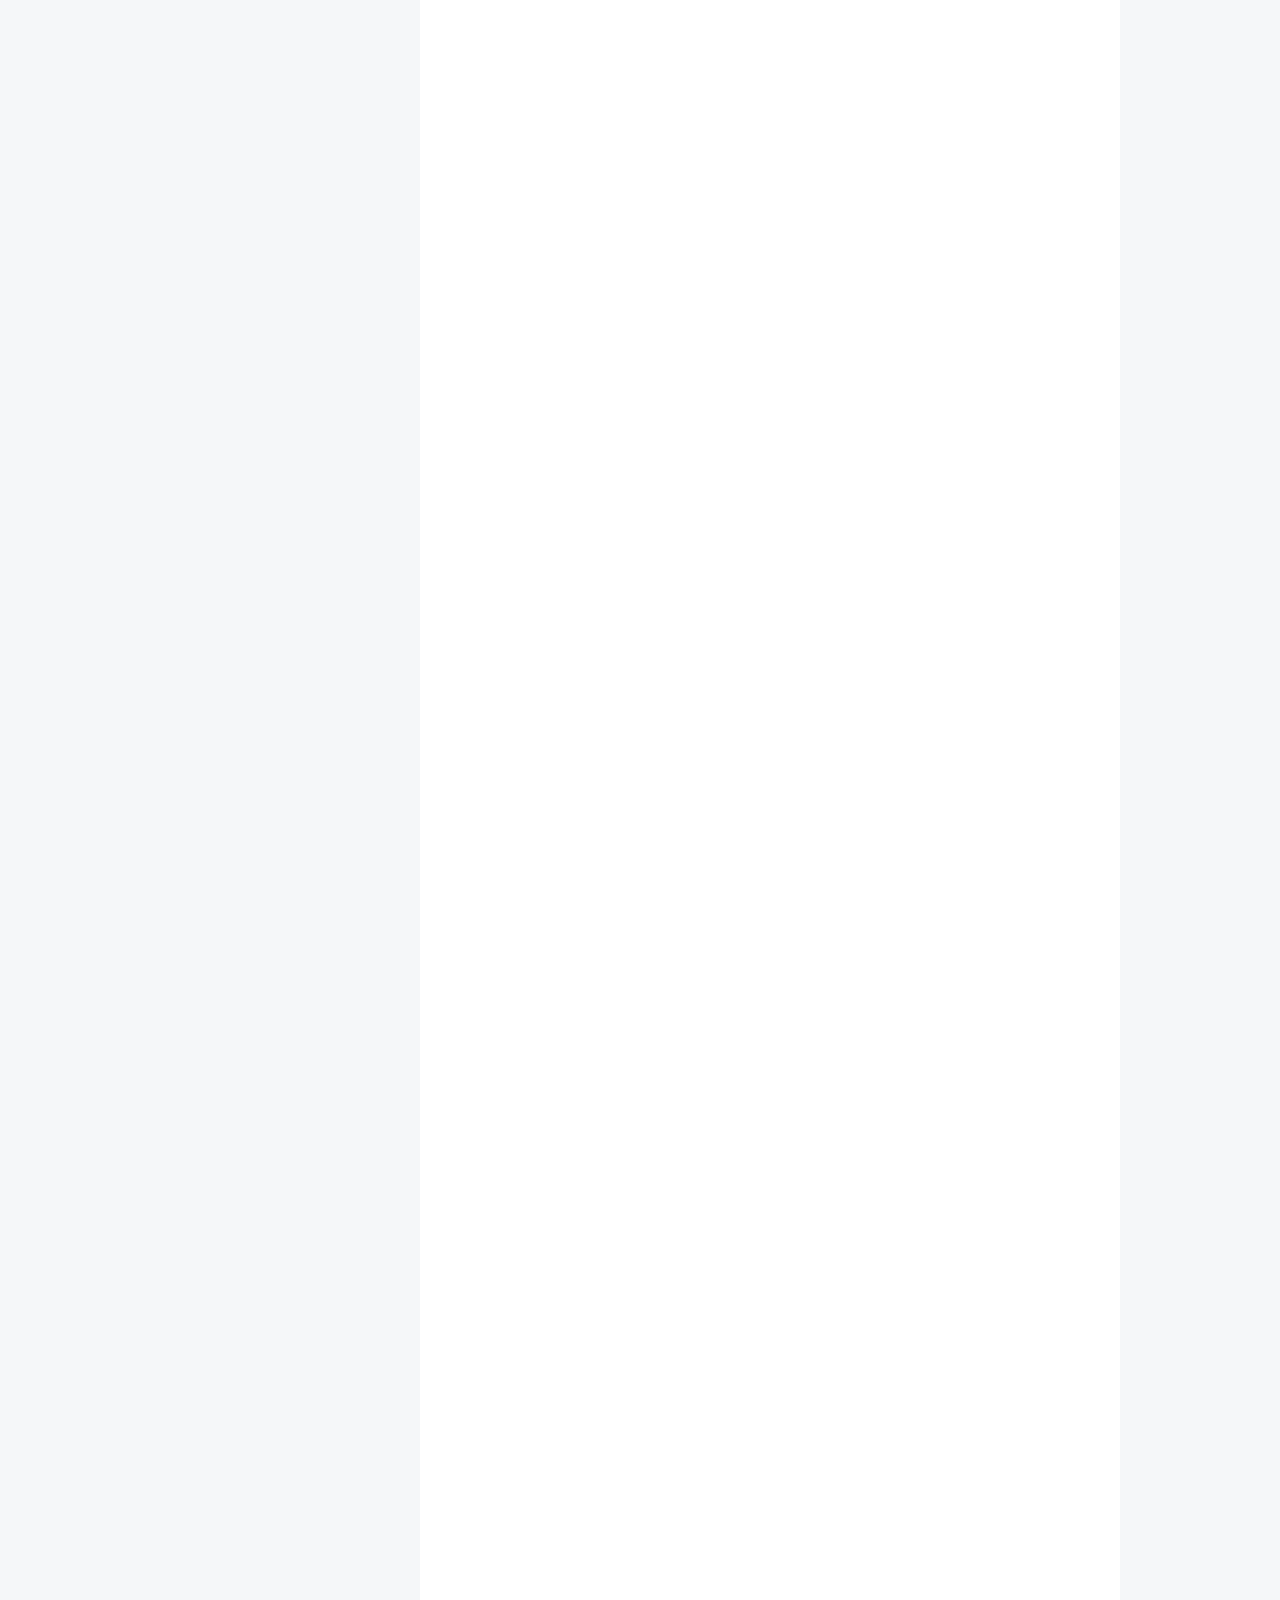
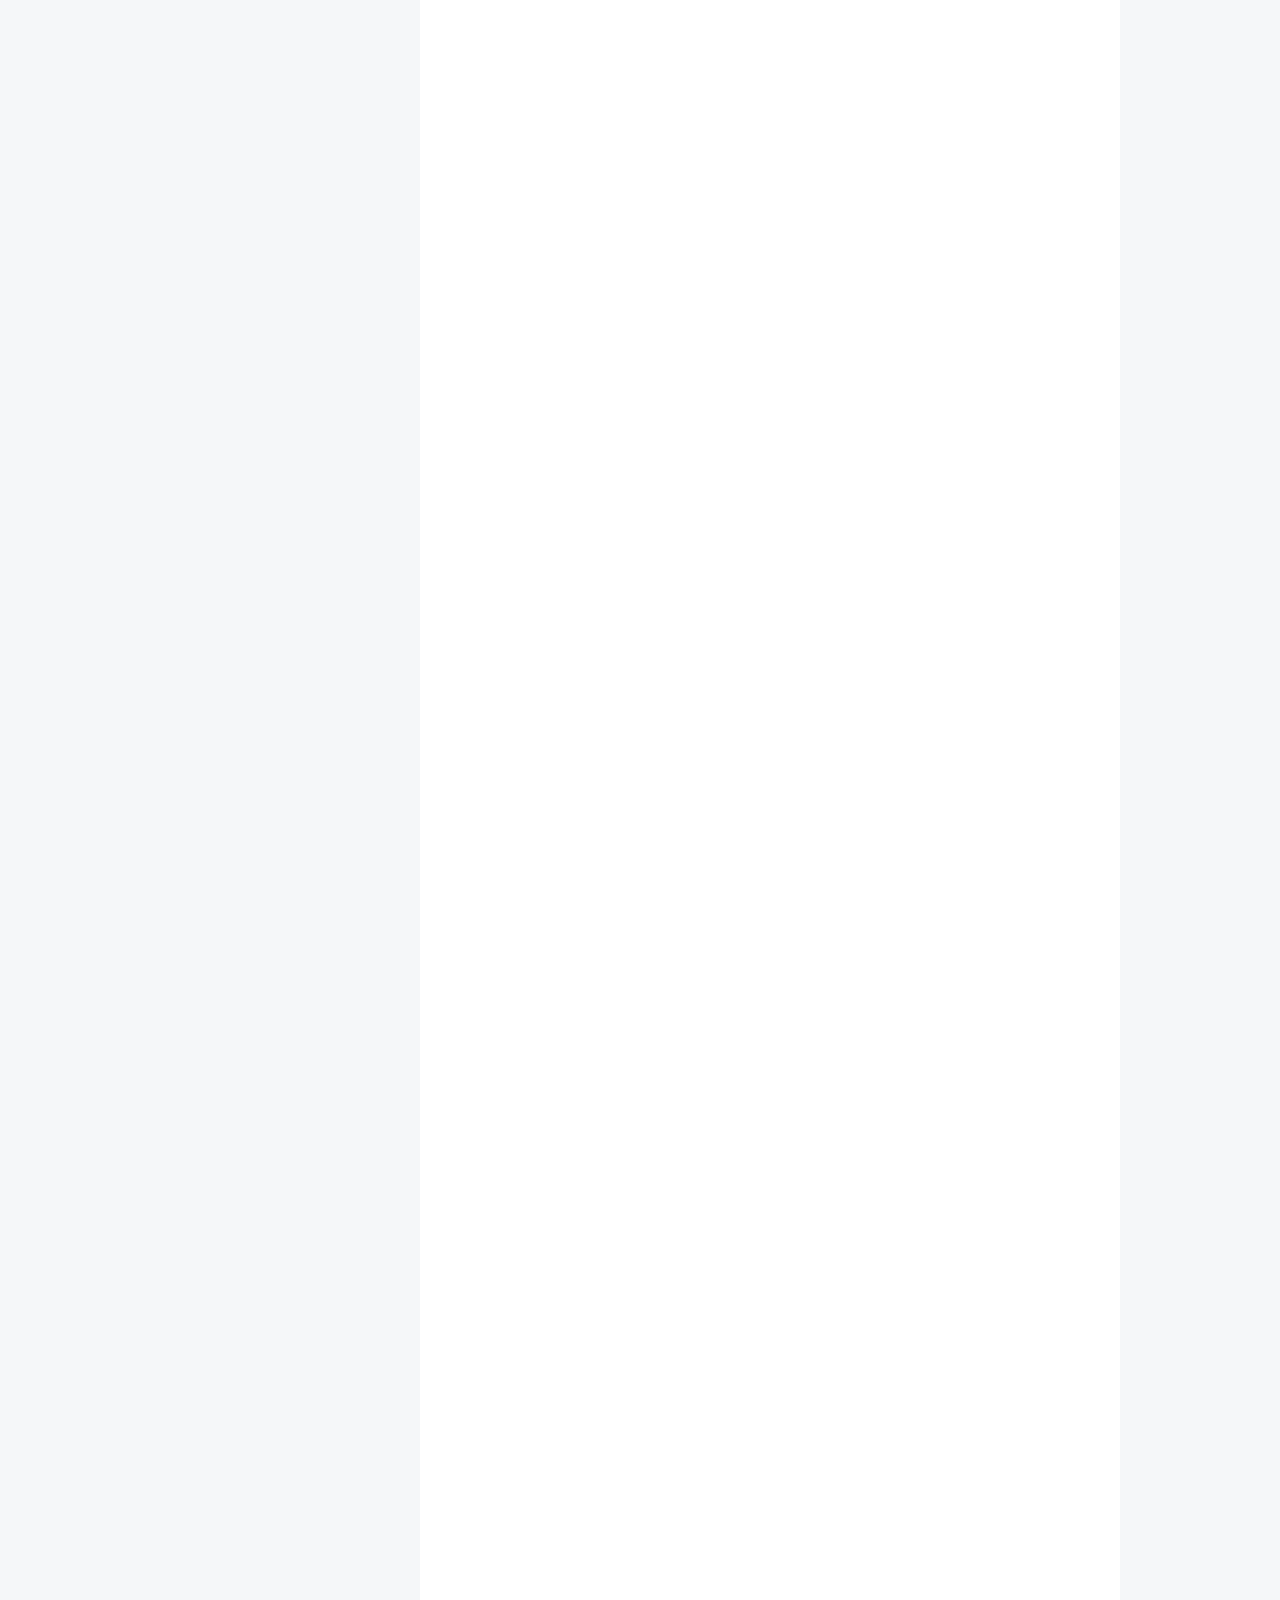
==== commit d58573ba: "Site updated: 2018-12-13 13:23:45" ====
--- a/index.html
+++ b/index.html
@@ -215,6 +215,268 @@
           <div id="content" class="content">
             
   <section id="posts" class="posts-expand">
+    
+      
+
+  
+
+  
+  
+  
+
+  <article class="post post-type-normal" itemscope="" itemtype="http://schema.org/Article">
+  
+  
+  
+  <div class="post-block">
+    <link itemprop="mainEntityOfPage" href="http://yoursite.com/2018/12/11/前端安全知识/">
+
+    <span hidden itemprop="author" itemscope="" itemtype="http://schema.org/Person">
+      <meta itemprop="name" content="John Doe">
+      <meta itemprop="description" content="">
+      <meta itemprop="image" content="/images/avatar.gif">
+    </span>
+
+    <span hidden itemprop="publisher" itemscope="" itemtype="http://schema.org/Organization">
+      <meta itemprop="name" content="Hexo">
+    </span>
+
+    
+      <header class="post-header">
+
+        
+        
+          <h1 class="post-title" itemprop="name headline">
+                
+                <a class="post-title-link" href="/2018/12/11/前端安全知识/" itemprop="url">前端安全知识</a></h1>
+        
+
+        <div class="post-meta">
+          <span class="post-time">
+            
+              <span class="post-meta-item-icon">
+                <i class="fa fa-calendar-o"></i>
+              </span>
+              
+                <span class="post-meta-item-text">Posted on</span>
+              
+              <time title="Post created" itemprop="dateCreated datePublished" datetime="2018-12-11T08:55:46+08:00">
+                2018-12-11
+              </time>
+            
+
+            
+
+            
+          </span>
+
+          
+
+          
+            
+          
+
+          
+          
+
+          
+
+          
+
+          
+
+        </div>
+      </header>
+    
+
+    
+    
+    
+    <div class="post-body" itemprop="articleBody">
+
+      
+      
+
+      
+        
+          
+            <h1 id="XSS"><a href="#XSS" class="headerlink" title="XSS"></a>XSS</h1><p>xss: 跨站脚本攻击（Cross Site Scripting）是最常见和基本的攻击 WEB 网站方法，攻击者通过注入非法的 html 标签或者 javascript 代码，从而当用户浏览该网页时，控制用户浏览器。</p>
+<p>xss 主要分为三类：</p>
+<ul>
+<li><p>DOM xss :</p>
+<p>  DOM即文本对象模型，DOM通常代表在html、xhtml和xml中的对象，使用DOM可以允许程序和脚本动态的访问和更新文档的内容、结构和样式。它不需要服务器解析响应的直接参与，触发XSS靠的是浏览器端的DOM解析，可以认为完全是客户端的事情。</p>
+</li>
+<li><p>反射型 xss :</p>
+<p>  反射型XSS也被称为非持久性XSS，是现在最容易出现的一种XSS漏洞。发出请求时，XSS代码出现在URL中，最后输入提交到服务器，服务器解析后在响应内容中出现这段XSS代码，最后浏览器解析执行。</p>
+</li>
+<li><p>存储型 xss :</p>
+<p>  存储型XSS又被称为持久性XSS，它是最危险的一种跨站脚本，相比反射型XSS和DOM型XSS具有更高的隐蔽性，所以危害更大，因为它不需要用户手动触发。 允许用户存储数据的web程序都可能存在存储型XSS漏洞，当攻击者提交一段XSS代码后，被服务器端接收并存储，当所有浏览者访问某个页面时都会被XSS，其中最典型的例子就是留言板。</p>
+</li>
+</ul>
+<p>跨站脚本攻击可能造成以下影响：</p>
+<ul>
+<li>利用虚假输入表单骗取用户个人信息。</li>
+<li>利用脚本窃取用户的 Cookie 值，被害者在不知情的情况下，帮助攻击者发送恶意请求。</li>
+<li>显示伪造的文章或图片。</li>
+</ul>
+<h3 id="存储型-xss-案例"><a href="#存储型-xss-案例" class="headerlink" title="存储型 xss 案例"></a>存储型 xss 案例</h3><p>在项目开发中，评论是个常见的功能，如果直接把评论的内容保存到数据库，那么显示的时候就可能被攻击。</p>
+<p>如果你只是想试试 xss，可以这样：</p>
+<figure class="highlight plain"><table><tr><td class="gutter"><pre><span class="line">1</span><br></pre></td><td class="code"><pre><span class="line">&lt;font size=&quot;100&quot; color=&quot;red&quot;&gt;试试水&lt;/font&gt;</span><br></pre></td></tr></table></figure>
+<p>如果带点恶意，可以这样：</p>
+<figure class="highlight plain"><table><tr><td class="gutter"><pre><span class="line">1</span><br><span class="line">2</span><br><span class="line">3</span><br><span class="line">4</span><br><span class="line">5</span><br></pre></td><td class="code"><pre><span class="line">&lt;script&gt;</span><br><span class="line">    while (true) &#123;</span><br><span class="line">        alert(&apos;Hello&apos;)</span><br><span class="line">    &#125;</span><br><span class="line">&lt;/script&gt;复制代码</span><br></pre></td></tr></table></figure>
+<p>这时，网站就挂了。</p>
+<p>当然，最常见 xss 攻击是读取 Cookie：</p>
+<figure class="highlight plain"><table><tr><td class="gutter"><pre><span class="line">1</span><br><span class="line">2</span><br><span class="line">3</span><br></pre></td><td class="code"><pre><span class="line">&lt;script&gt;</span><br><span class="line">    alert(document.cookie)</span><br><span class="line">&lt;/script&gt;</span><br></pre></td></tr></table></figure>
+<p><img src="/2018/12/11/前端安全知识/cookie.jpg" alt=""></p>
+<h3 id="防御"><a href="#防御" class="headerlink" title="防御"></a>防御</h3><p>按理说，只要有输入数据的地方，就可能存在 XSS 危险。</p>
+<ul>
+<li><p>httpOnly: 在 cookie 中设置 HttpOnly 属性后，js脚本将无法读取到 cookie 信息。</p>
+<figure class="highlight plain"><table><tr><td class="gutter"><pre><span class="line">1</span><br><span class="line">2</span><br><span class="line">3</span><br><span class="line">4</span><br><span class="line">5</span><br></pre></td><td class="code"><pre><span class="line">// koa</span><br><span class="line">ctx.cookies.set(name, value, &#123;</span><br><span class="line">    httpOnly: true // 默认为 true</span><br><span class="line">&#125;)</span><br><span class="line">`复制代码</span><br></pre></td></tr></table></figure>
+</li>
+<li><p>过滤</p>
+<ul>
+<li><p>输入检查，一般是用于对于输入格式的检查，例如：邮箱，电话号码，用户名，密码……等，按照规定的格式输入。</p>
+<p>  不仅仅是前端负责，后端也要做相同的过滤检查。</p>
+<p>  因为攻击者完全可以绕过正常的输入流程，直接利用相关接口向服务器发送设置。</p>
+</li>
+<li><p>HtmlEncode<br>某些情况下，不能对用户数据进行严格过滤，需要对标签进行转换</p>
+</li>
+</ul>
+</li>
+</ul>
+<p><img src="/2018/12/11/前端安全知识/biaoqian.jpg" alt=""></p>
+<p>当用户输入<code>&lt;script&gt;window.location.href=”http://www.baidu.com”;&lt;/script&gt;</code>, 最终保存结果为 <code>&amp;lt;script&amp;gt;window.location.href=&amp;quot;http://www.baidu.com&amp;quot;&amp;lt;/script&amp;gt;</code>, 在展现时，浏览器会对这些字符转换成文本内容，而不是一段可以执行的代码。</p>
+<ul>
+<li><p>JavaScriptEncode</p>
+<p>对下列字符加上反斜杠</p>
+</li>
+</ul>
+<p><img src="/2018/12/11/前端安全知识/xiegang.jpg" alt=""></p>
+<h1 id="CSRF"><a href="#CSRF" class="headerlink" title="CSRF"></a>CSRF</h1><p>csrf：跨站点请求伪造（Cross-Site Request Forgeries），也被称为 one-click attack 或者 session riding。冒充用户发起请求（在用户不知情的情况下）， 完成一些违背用户意愿的事情（如修改用户信息，删初评论等）。</p>
+<p>可能会造成以下影响：</p>
+<ul>
+<li>利用已通过认证的用户权限更新设定信息等；</li>
+<li>利用已通过认证的用户权限购买商品；</li>
+<li>利用已通过的用户权限在留言板上发表言论。</li>
+</ul>
+<p>一张图了解原理：</p>
+<p><img src="/2018/12/11/前端安全知识/yuanli.jpg" alt=""></p>
+<p>简而言之：网站过分相信用户。</p>
+<h3 id="与-xss-区别"><a href="#与-xss-区别" class="headerlink" title="与 xss 区别"></a>与 xss 区别</h3><ul>
+<li><p>通常来说 CSRF 是由 XSS 实现的，CSRF 时常也被称为      XSRF（CSRF 实现的方式还可以是直接通过命令行发起请求等）。</p>
+</li>
+<li><p>本质上讲，XSS 是代码注入问题，CSRF 是 HTTP 问题。XSS 是内容没有过滤导致浏览器将攻击者的输入当代码执行。CSRF 则是因为浏览器在发送 HTTP 请求时候自动带上 cookie，而一般网站的 session 都存在 cookie里面。</p>
+</li>
+<li><p>来自某乎的一个例子：</p>
+<p><img src="/2018/12/11/前端安全知识/liz.jpg" alt=""></p>
+</li>
+</ul>
+<h3 id="案例"><a href="#案例" class="headerlink" title="案例"></a>案例</h3><p>比如某网站的转账操作</p>
+<p>受害者张三给李四转账100，</p>
+<p>通过对银行的网站发起请求 <a href="https://link.juejin.im?target=http%3A%2F%2Fbank.example%2Ftransfer%3Faccout%3D%E5%BC%A0%E4%B8%89%26to%3D%E6%9D%8E%E5%9B%9B%26money%3D100" target="_blank" rel="noopener">bank.example/transfer?ac…</a> ，</p>
+<p>通常情况下，该请求发出后，服务器端会检查 session 是否合法，并且张三已经登录成功，</p>
+<p>黑客王五可以自己给银行发送一个请求 <a href="https://link.juejin.im?target=http%3A%2F%2Fbank.example%2Ftransfer%3Faccout%3D%E5%BC%A0%E4%B8%89%26to%3D%E7%8E%8B%E4%BA%94%26money%3D1000" target="_blank" rel="noopener">bank.example/transfer?ac…</a> ，但是这个请求来自王五，而不是张三，他并不能通过安全认证。他需要张三的 session 。</p>
+<p>王五自己做了一个网站，放入如下代码 <a href="https://link.juejin.im?target=http%3A%2F%2Fbank.example%2Ftransfer%3Faccout%3D%E5%BC%A0%E4%B8%89%26to%3D%E7%8E%8B%E4%BA%94%26money%3D1000" target="_blank" rel="noopener">bank.example/transfer?ac…</a> ，<br>用各种方式诱使张三点击自己的网站。</p>
+<p>张三登录了银行的网站没有退出，访问了黑客王五的网站，上述的 url 就会向银行发起请求。</p>
+<p>如果session没有过期，这时悲剧就发生了，张三的账户里少了1000。</p>
+<h3 id="防御-1"><a href="#防御-1" class="headerlink" title="防御"></a>防御</h3><ul>
+<li><p>验证码；强制用户必须与应用进行交互，才能完成最终请求。此种方式能很好的遏制 csrf，但是用户体验比较差。</p>
+</li>
+<li><p>尽量使用 post ，限制 get 使用；上一个例子可见，get 太容易被拿来做 csrf 攻击，但是 post 也并不是万无一失，攻击者只需要构造一个form就可以。</p>
+</li>
+<li><p>Referer check；请求来源限制，此种方法成本最低，但是并不能保证 100% 有效，因为服务器并不是什么时候都能取到 Referer，而且低版本的浏览器存在伪造 Referer 的风险。</p>
+</li>
+<li><p>token；token 验证的 CSRF 防御机制是公认最合适的方案。</p>
+<p>  整体思路如下：</p>
+<ul>
+<li><p>第一步：后端随机产生一个 token，把这个token 保存到 session 状态中；同时后端把这个token 交给前端页面；</p>
+</li>
+<li><p>第二步：前端页面提交请求时，把 token 加入到请求数据或者头信息中，一起传给后端；</p>
+</li>
+<li><p>后端验证前端传来的 token 与 session 是否一致，一致则合法，否则是非法请求。</p>
+<p><strong>若网站同时存在 XSS 漏洞的时候，这个方法也是空谈。</strong> </p>
+</li>
+</ul>
+</li>
+</ul>
+<h3 id="Clickjacking"><a href="#Clickjacking" class="headerlink" title="Clickjacking"></a>Clickjacking</h3><p>Clickjacking： 点击劫持，是指利用透明的按钮或连接做成陷阱，覆盖在 Web 页面之上。然后诱使用户在不知情的情况下，点击那个连接访问内容的一种攻击手段。这种行为又称为界面伪装(UI Redressing) 。</p>
+<p>大概有两种方式：</p>
+<ul>
+<li>攻击者使用一个透明 iframe，覆盖在一个网页上，然后诱使用户在该页面上进行操作，此时用户将在不知情的情况下点击透明的 iframe 页面；</li>
+<li>攻击者使用一张图片覆盖在网页，遮挡网页原有的位置含义。</li>
+</ul>
+<h3 id="案例-1"><a href="#案例-1" class="headerlink" title="案例"></a>案例</h3><p><img src="/2018/12/11/前端安全知识/anli2.jpg" alt=""></p>
+<p>一般步骤</p>
+<ul>
+<li>黑客创建一个网页利用 iframe 包含目标网站；</li>
+<li>隐藏目标网站，使用户无法无法察觉到目标网站存在；</li>
+<li>构造网页，诱变用户点击特点按钮</li>
+<li>用户在不知情的情况下点击按钮，触发执行恶意网页的命令。</li>
+</ul>
+<h3 id="防御-2"><a href="#防御-2" class="headerlink" title="防御"></a>防御</h3><ul>
+<li><p>X-FRAME-OPTIONS；</p>
+<p>  X-FRAME-OPTIONS HTTP 响应头是用来给浏览器指示允许一个页面可否在<code>&lt;frame&gt;</code>, <code>&lt;iframe&gt;</code> 或者 <code>&lt;object&gt;</code> 中展现的标记。网站可以使用此功能，来确保自己网站内容没有被嵌到别人的网站中去，也从而避免点击劫持的攻击。</p>
+<p>  有三个值：</p>
+<ul>
+<li>DENY：表示页面不允许在 frame 中展示，即便是在相同域名的页面中嵌套也不允许。</li>
+<li>SAMEORIGIN：表示该页面可以在相同域名页面的 frame 中展示。</li>
+<li>ALLOW-FROM url：表示该页面可以在指定来源的 frame 中展示。</li>
+</ul>
+<p>配置 X-FRAME-OPTIONS：</p>
+<ul>
+<li><p>Apache </p>
+<p>把下面这行添加到 ‘site’ 的配置中：</p>
+<figure class="highlight plain"><table><tr><td class="gutter"><pre><span class="line">1</span><br></pre></td><td class="code"><pre><span class="line">Header always append X-Frame-Options SAMEORIGIN复制代码</span><br></pre></td></tr></table></figure>
+</li>
+<li><p>nginx</p>
+<p>把下面这行添加到 ‘http’, ‘server’ 或者 ‘location’，配置中</p>
+<figure class="highlight plain"><table><tr><td class="gutter"><pre><span class="line">1</span><br></pre></td><td class="code"><pre><span class="line">add_header X-Frame-Options SAMEORIGIN;复制代码</span><br></pre></td></tr></table></figure>
+</li>
+<li><p>IIS</p>
+<p>添加下面配置到 Web.config 文件中</p>
+<figure class="highlight plain"><table><tr><td class="gutter"><pre><span class="line">1</span><br><span class="line">2</span><br><span class="line">3</span><br><span class="line">4</span><br><span class="line">5</span><br><span class="line">6</span><br><span class="line">7</span><br><span class="line">8</span><br><span class="line">9</span><br><span class="line">10</span><br><span class="line">11</span><br></pre></td><td class="code"><pre><span class="line">  &lt;system.webServer&gt;</span><br><span class="line">...</span><br><span class="line"></span><br><span class="line">&lt;httpProtocol&gt;</span><br><span class="line">  &lt;customHeaders&gt;</span><br><span class="line">    &lt;add name=&quot;X-Frame-Options&quot; value=&quot;SAMEORIGIN&quot; /&gt;</span><br><span class="line">  &lt;/customHeaders&gt;</span><br><span class="line">&lt;/httpProtocol&gt;</span><br><span class="line"></span><br><span class="line">...</span><br><span class="line">&lt;/system.webServer&gt;复制代码</span><br></pre></td></tr></table></figure>
+</li>
+</ul>
+</li>
+<li><p>js 判断顶层窗口跳转，可轻易破解，意义不大；</p>
+<figure class="highlight plain"><table><tr><td class="gutter"><pre><span class="line">1</span><br><span class="line">2</span><br><span class="line">3</span><br><span class="line">4</span><br><span class="line">5</span><br><span class="line">6</span><br><span class="line">7</span><br></pre></td><td class="code"><pre><span class="line">function locationTop()&#123;</span><br><span class="line">  if (top.location != self.location) &#123;</span><br><span class="line">     top.location = self.location; return false;</span><br><span class="line">  &#125;</span><br><span class="line">  return true; </span><br><span class="line"> &#125;</span><br><span class="line">locationTop();复制代码</span><br></pre></td></tr></table></figure>
+<figure class="highlight plain"><table><tr><td class="gutter"><pre><span class="line">1</span><br><span class="line">2</span><br><span class="line">3</span><br><span class="line">4</span><br><span class="line">5</span><br></pre></td><td class="code"><pre><span class="line">// 破解：</span><br><span class="line">// 顶层窗口中放入代码</span><br><span class="line">var location = document.location;</span><br><span class="line">//或者</span><br><span class="line">var location = &quot;&quot;;</span><br></pre></td></tr></table></figure>
+</li>
+</ul>
+
+          
+        
+      
+    </div>
+    
+    
+    
+
+    
+
+    
+
+    
+
+    <footer class="post-footer">
+      
+
+      
+
+      
+
+      
+      
+        <div class="post-eof"></div>
+      
+    </footer>
+  </div>
+  
+  
+  
+  </article>
+
+
     
       
 
@@ -909,7 +1171,7 @@
               
                 <a href="/archives/">
               
-                  <span class="site-state-item-count">3</span>
+                  <span class="site-state-item-count">4</span>
                   <span class="site-state-item-name">posts</span>
                 </a>
               </div>
--- a/css/main.css
+++ b/css/main.css
@@ -1823,7 +1823,7 @@
   width: 4px;
   height: 4px;
   border-radius: 50%;
-  background: #c90a85;
+  background: #c13ba1;
 }
 .links-of-blogroll {
   font-size: 13px;
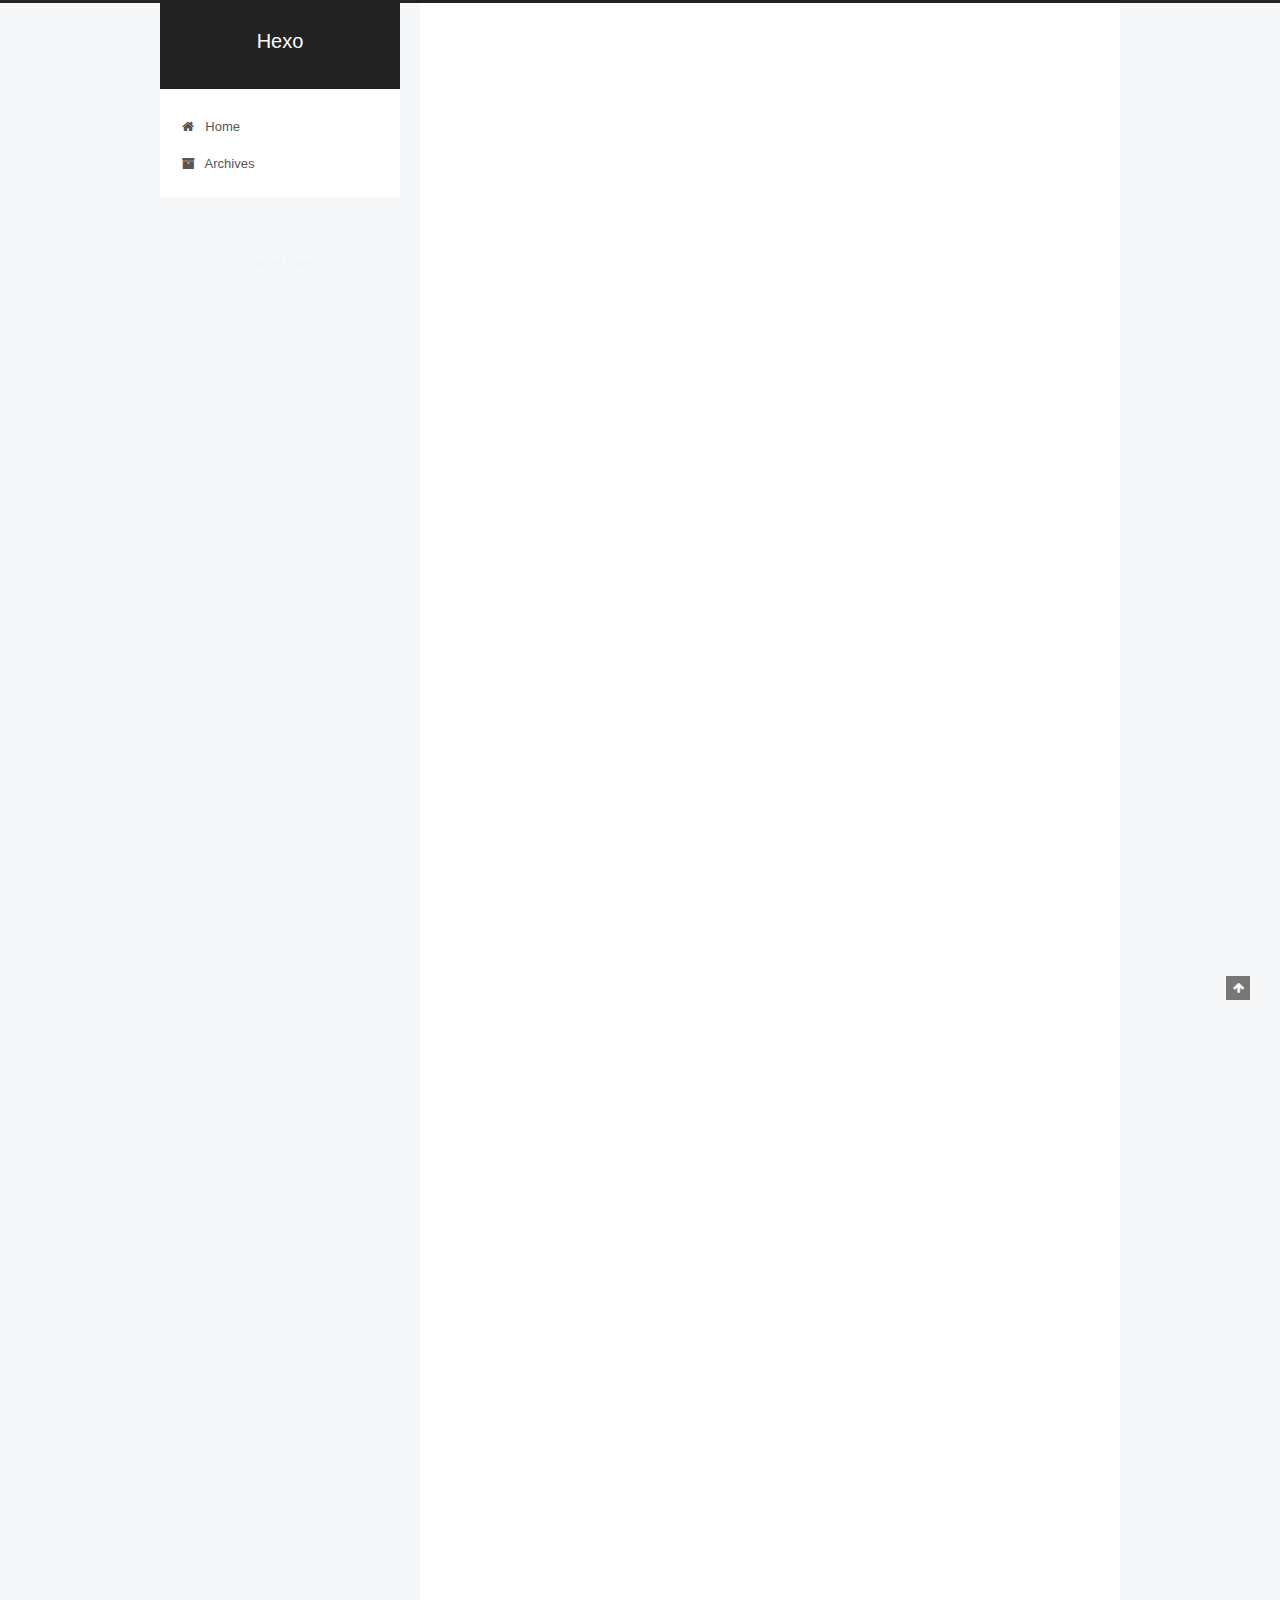
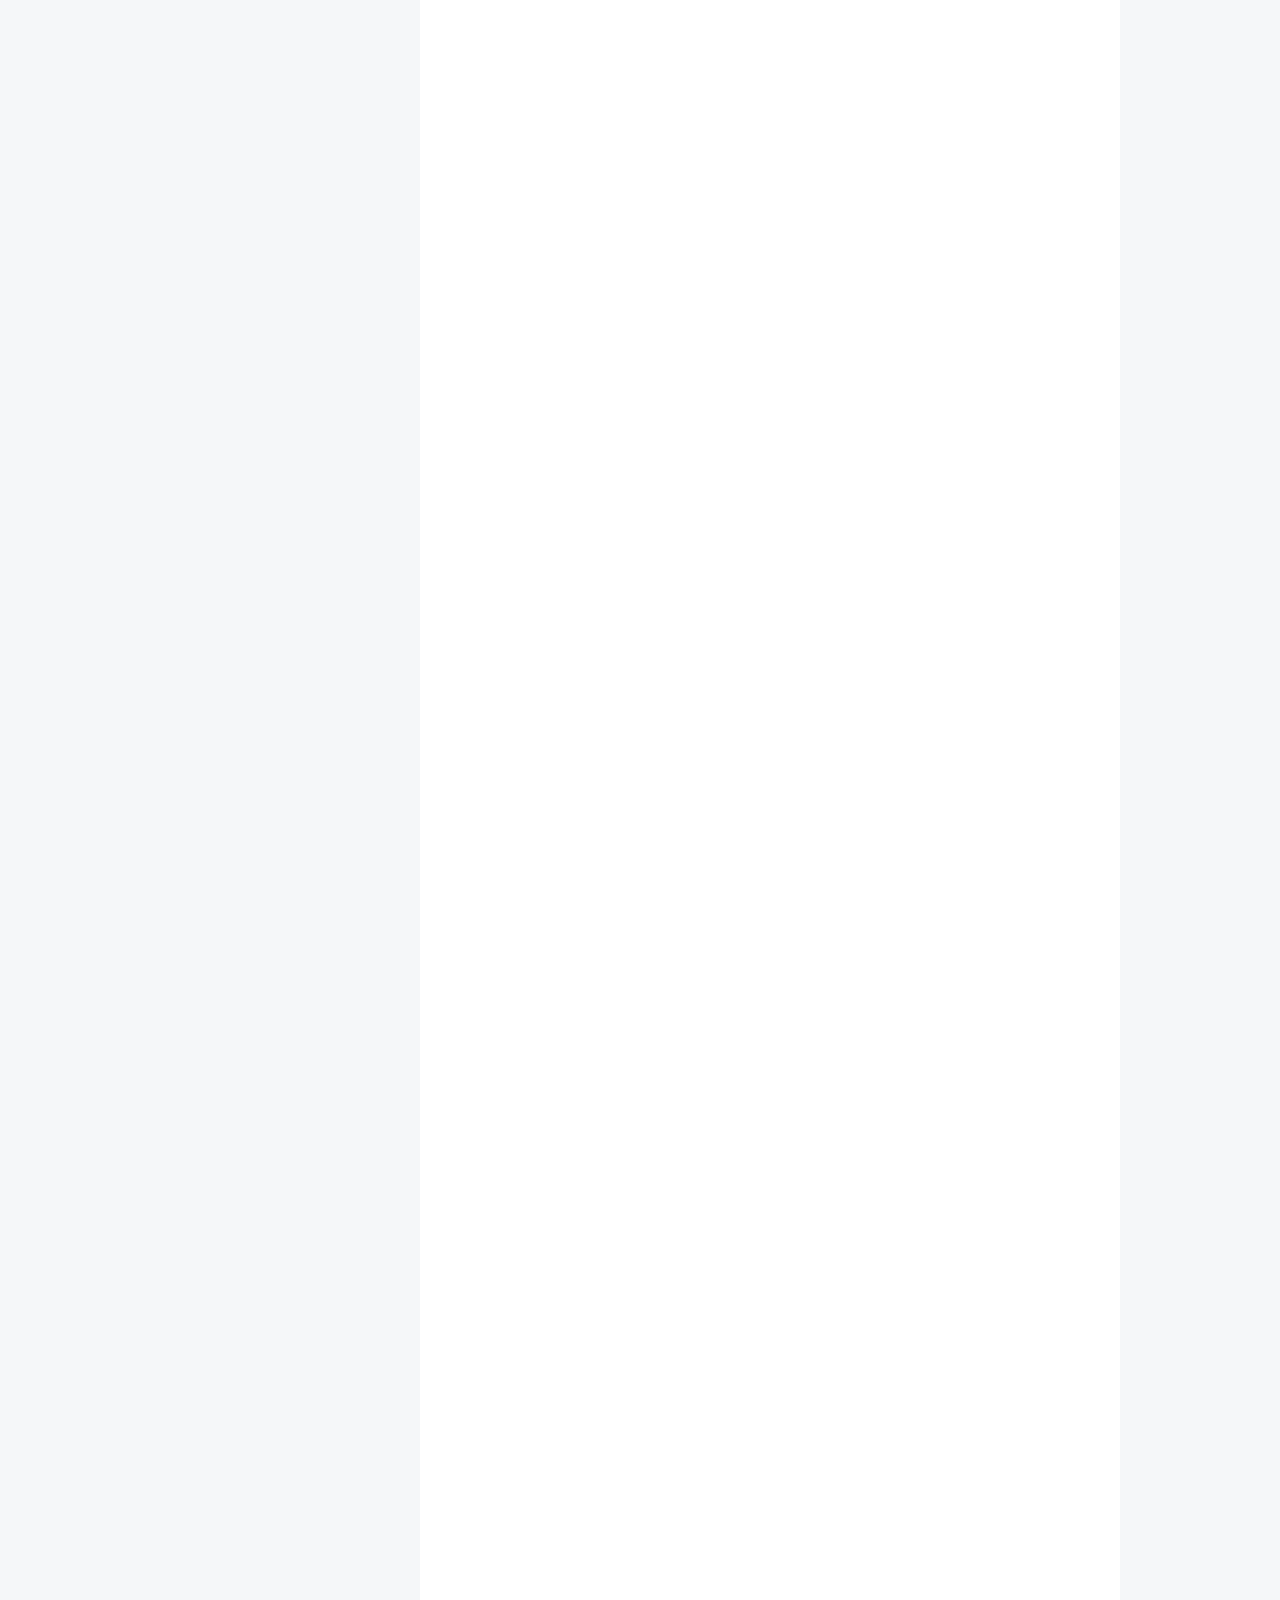
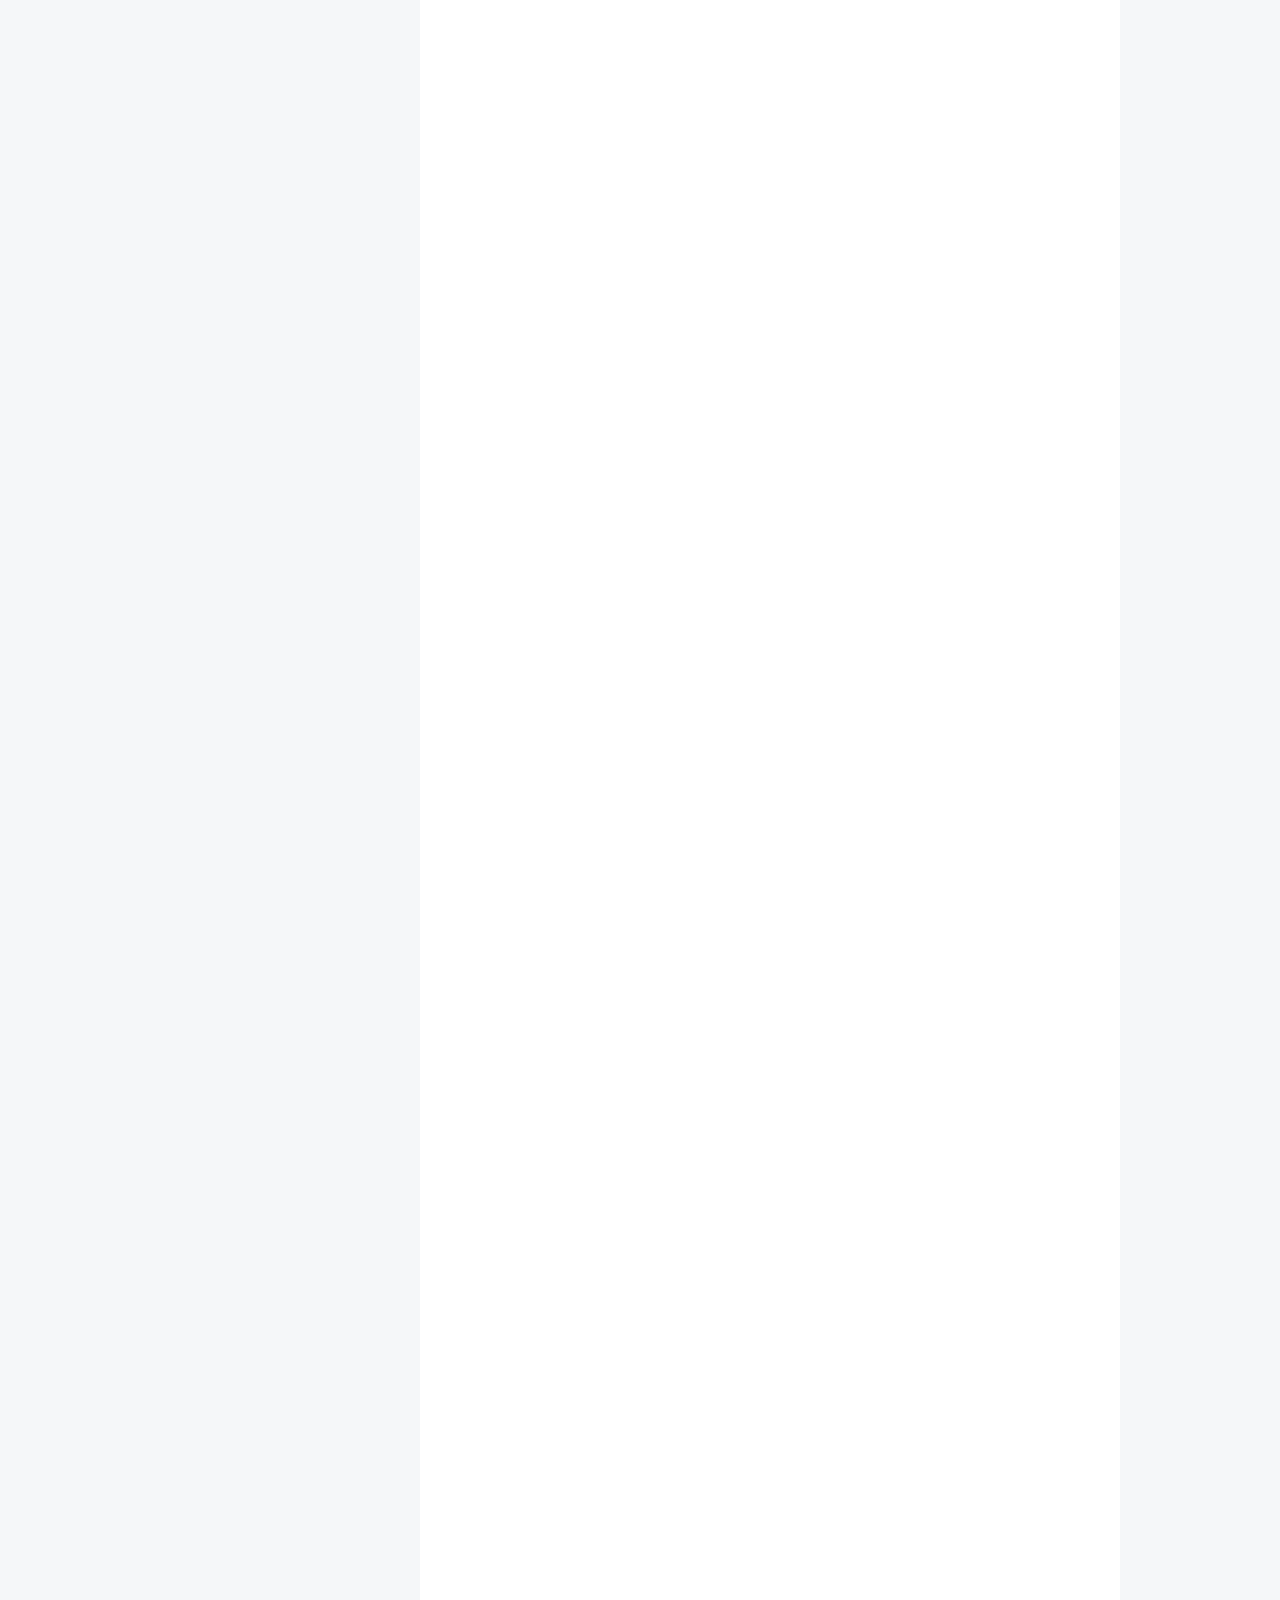
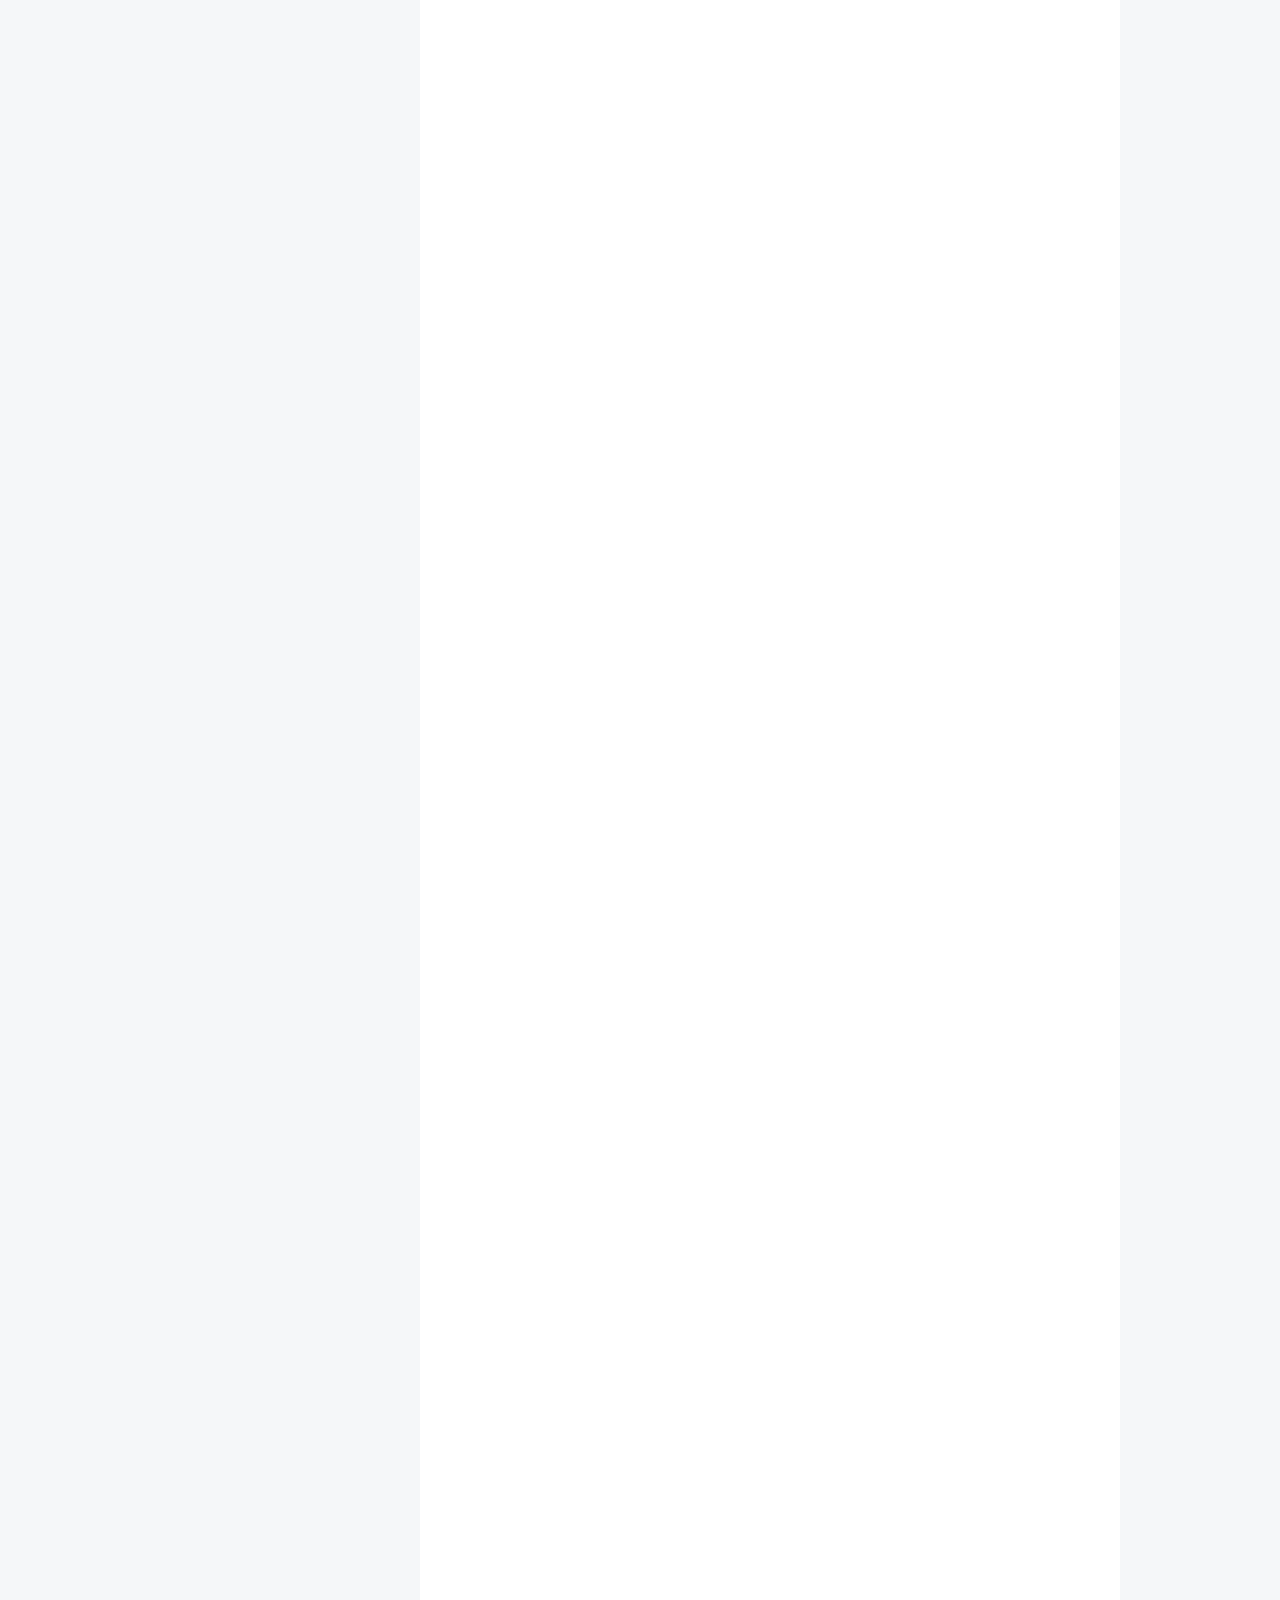
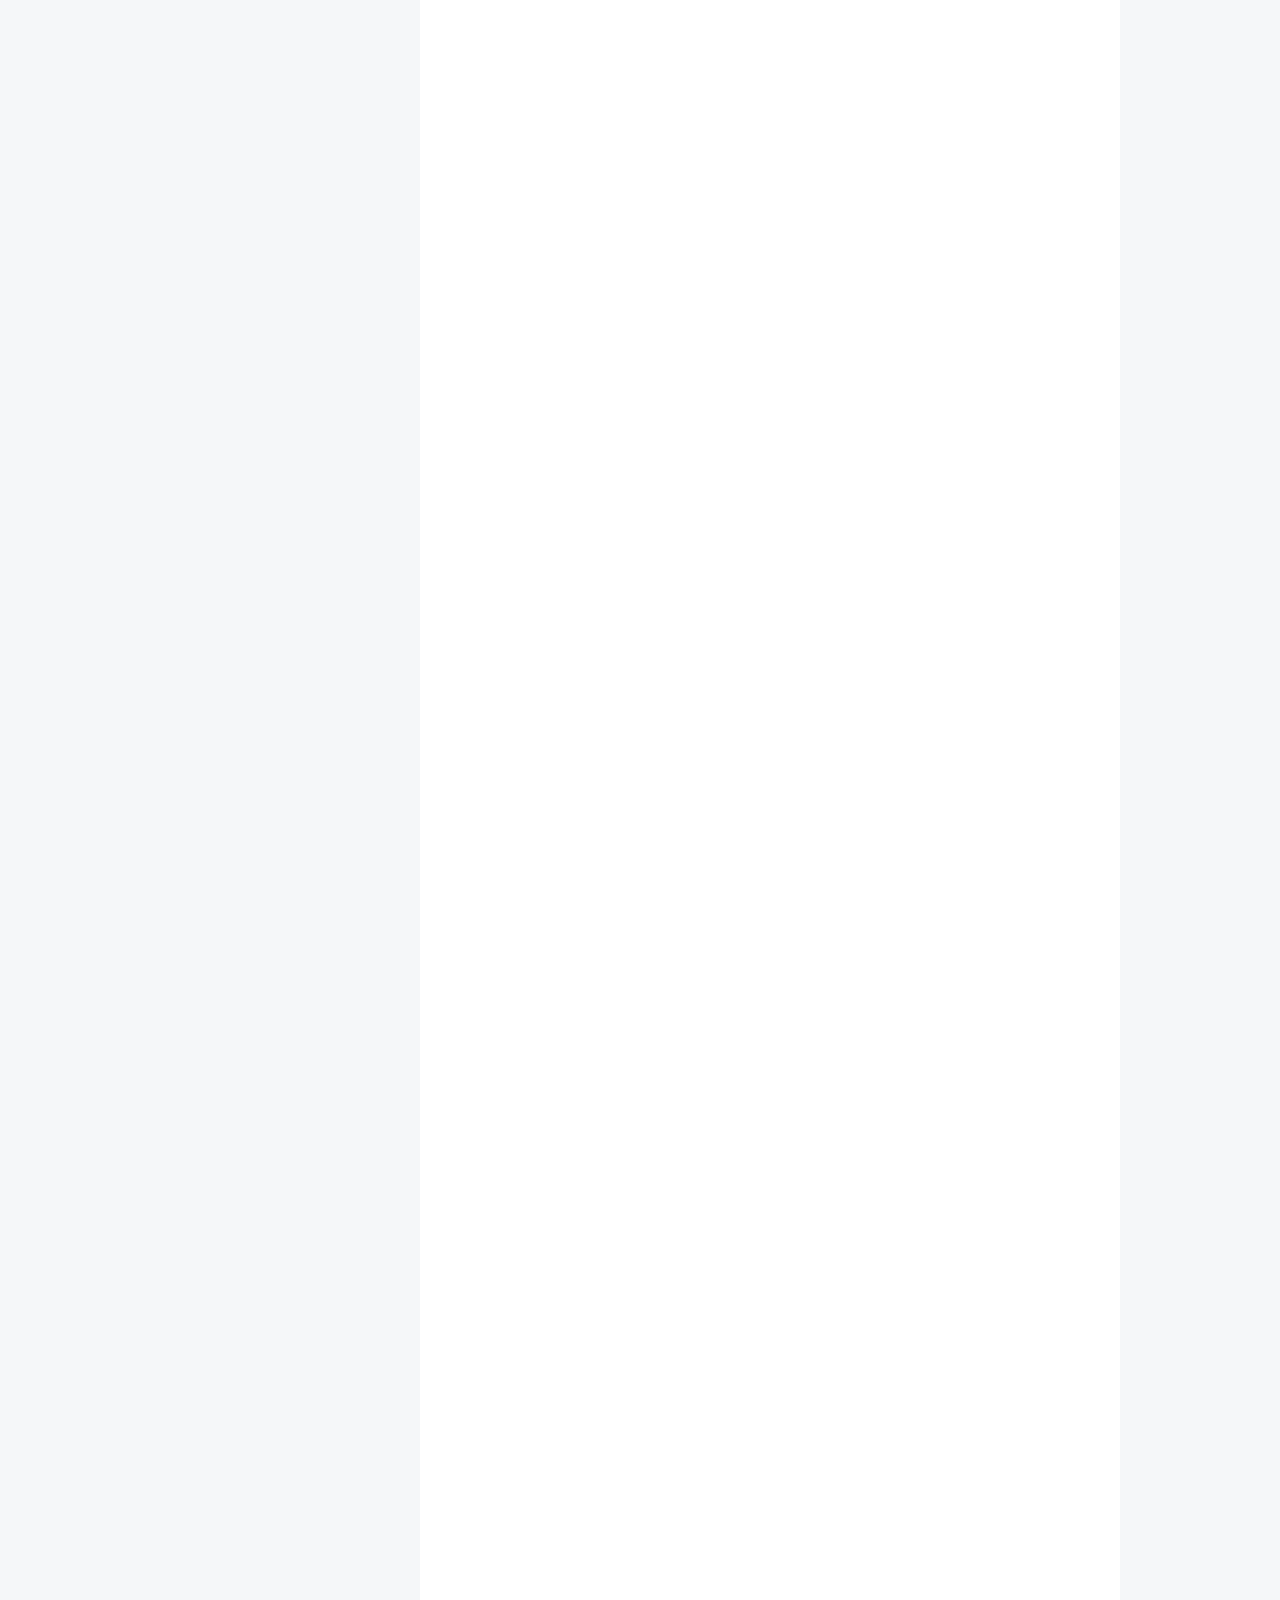
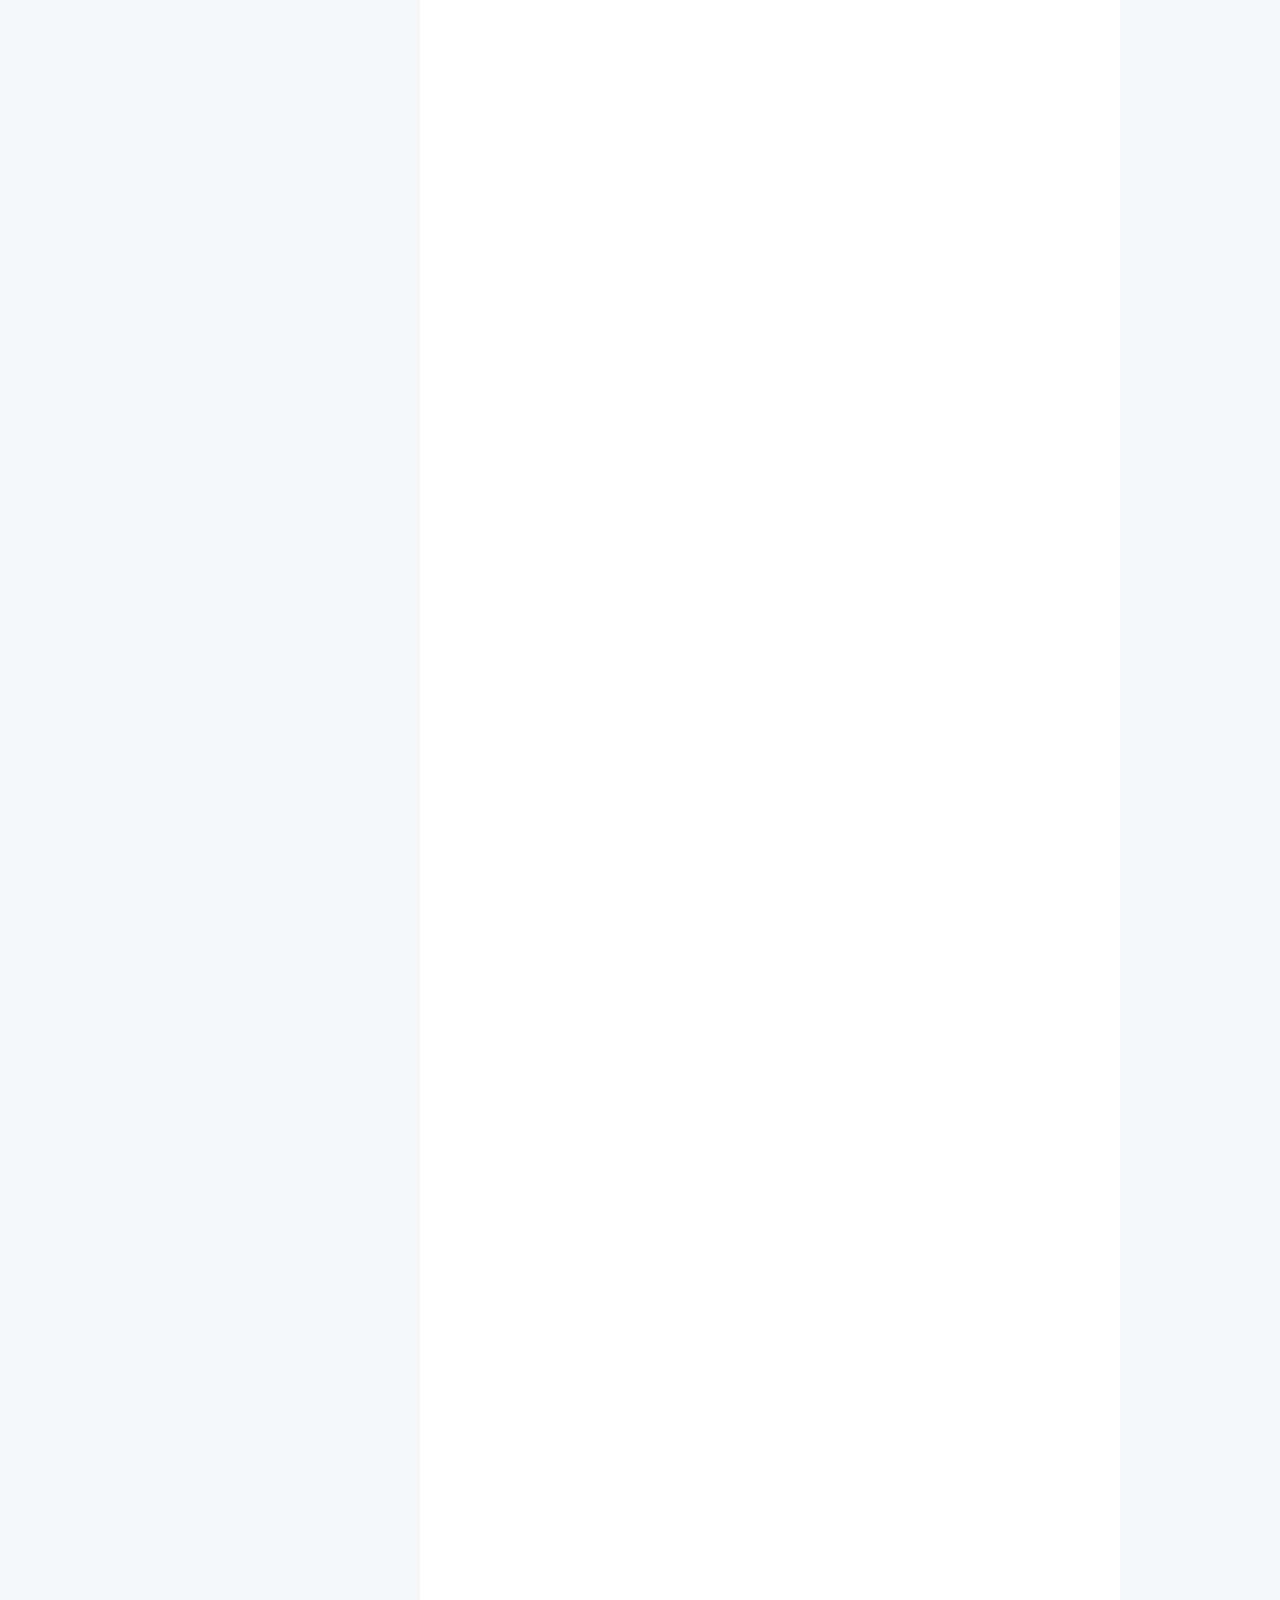
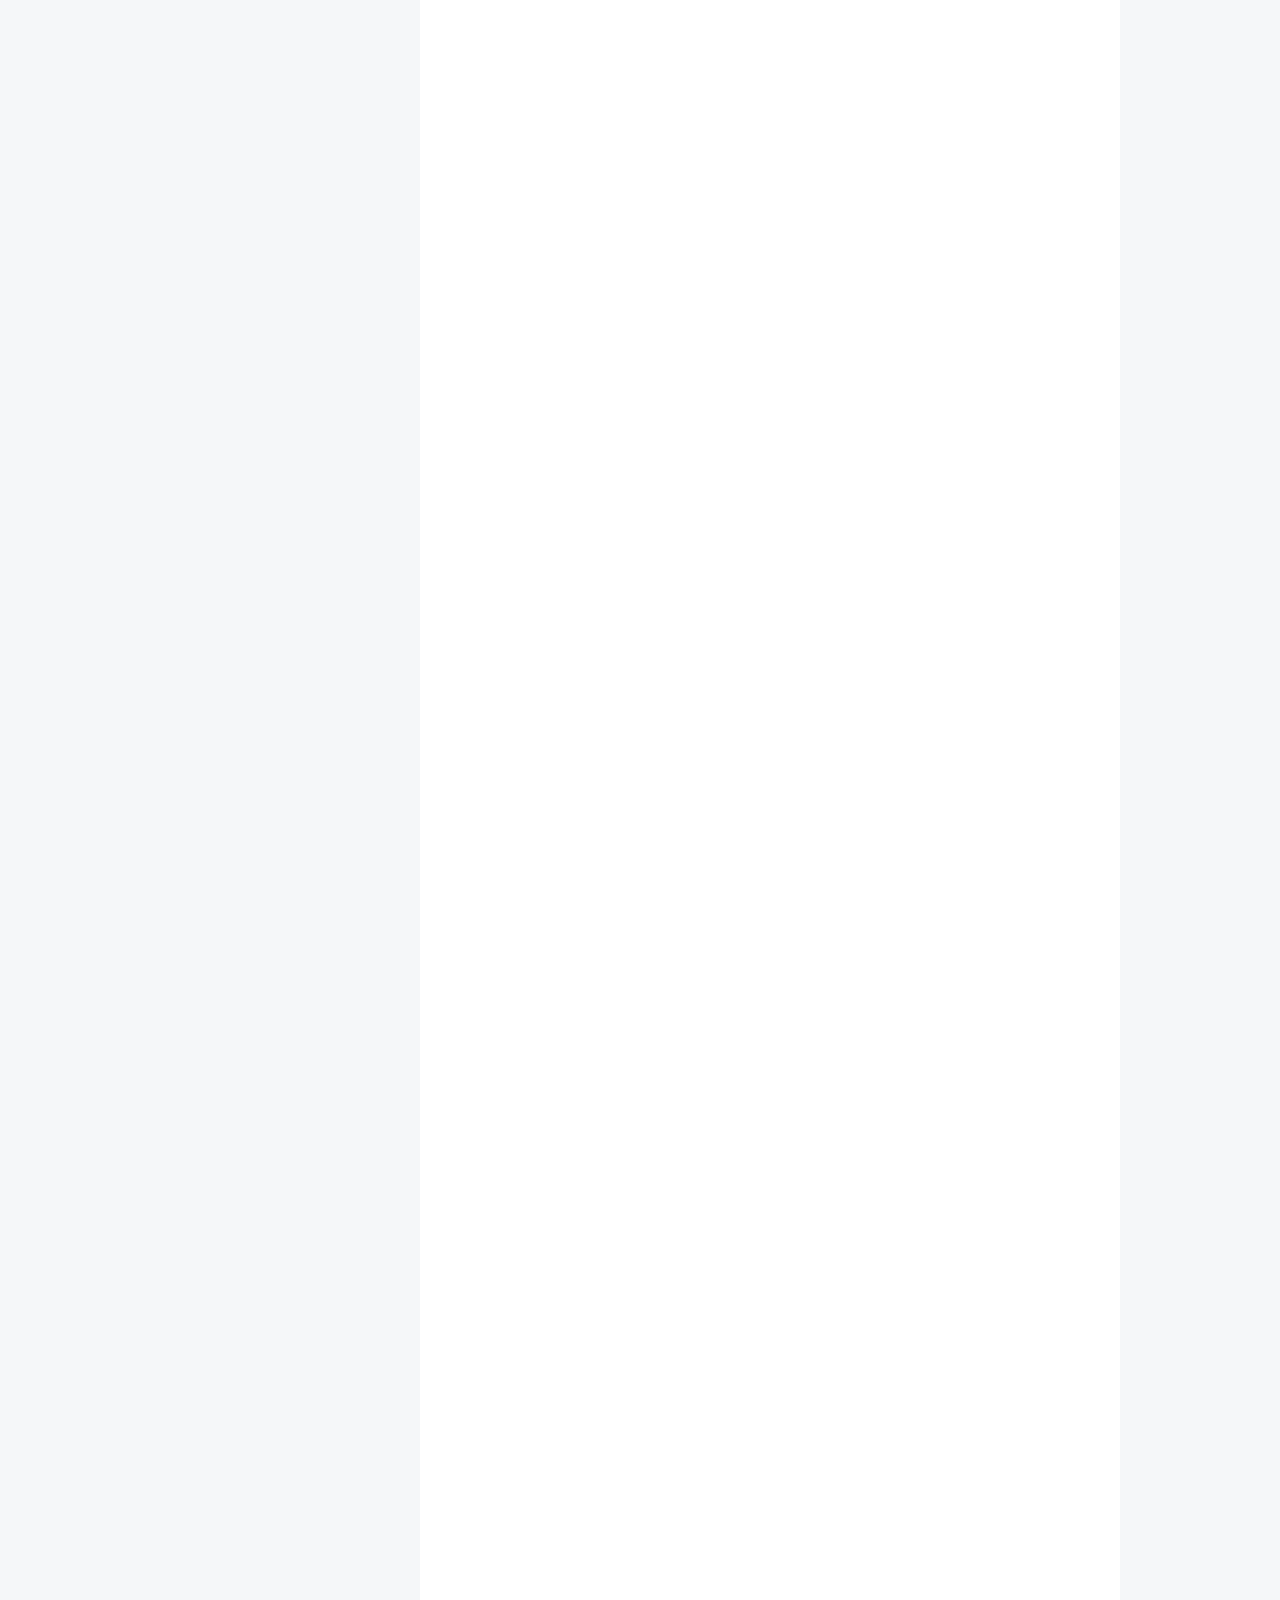
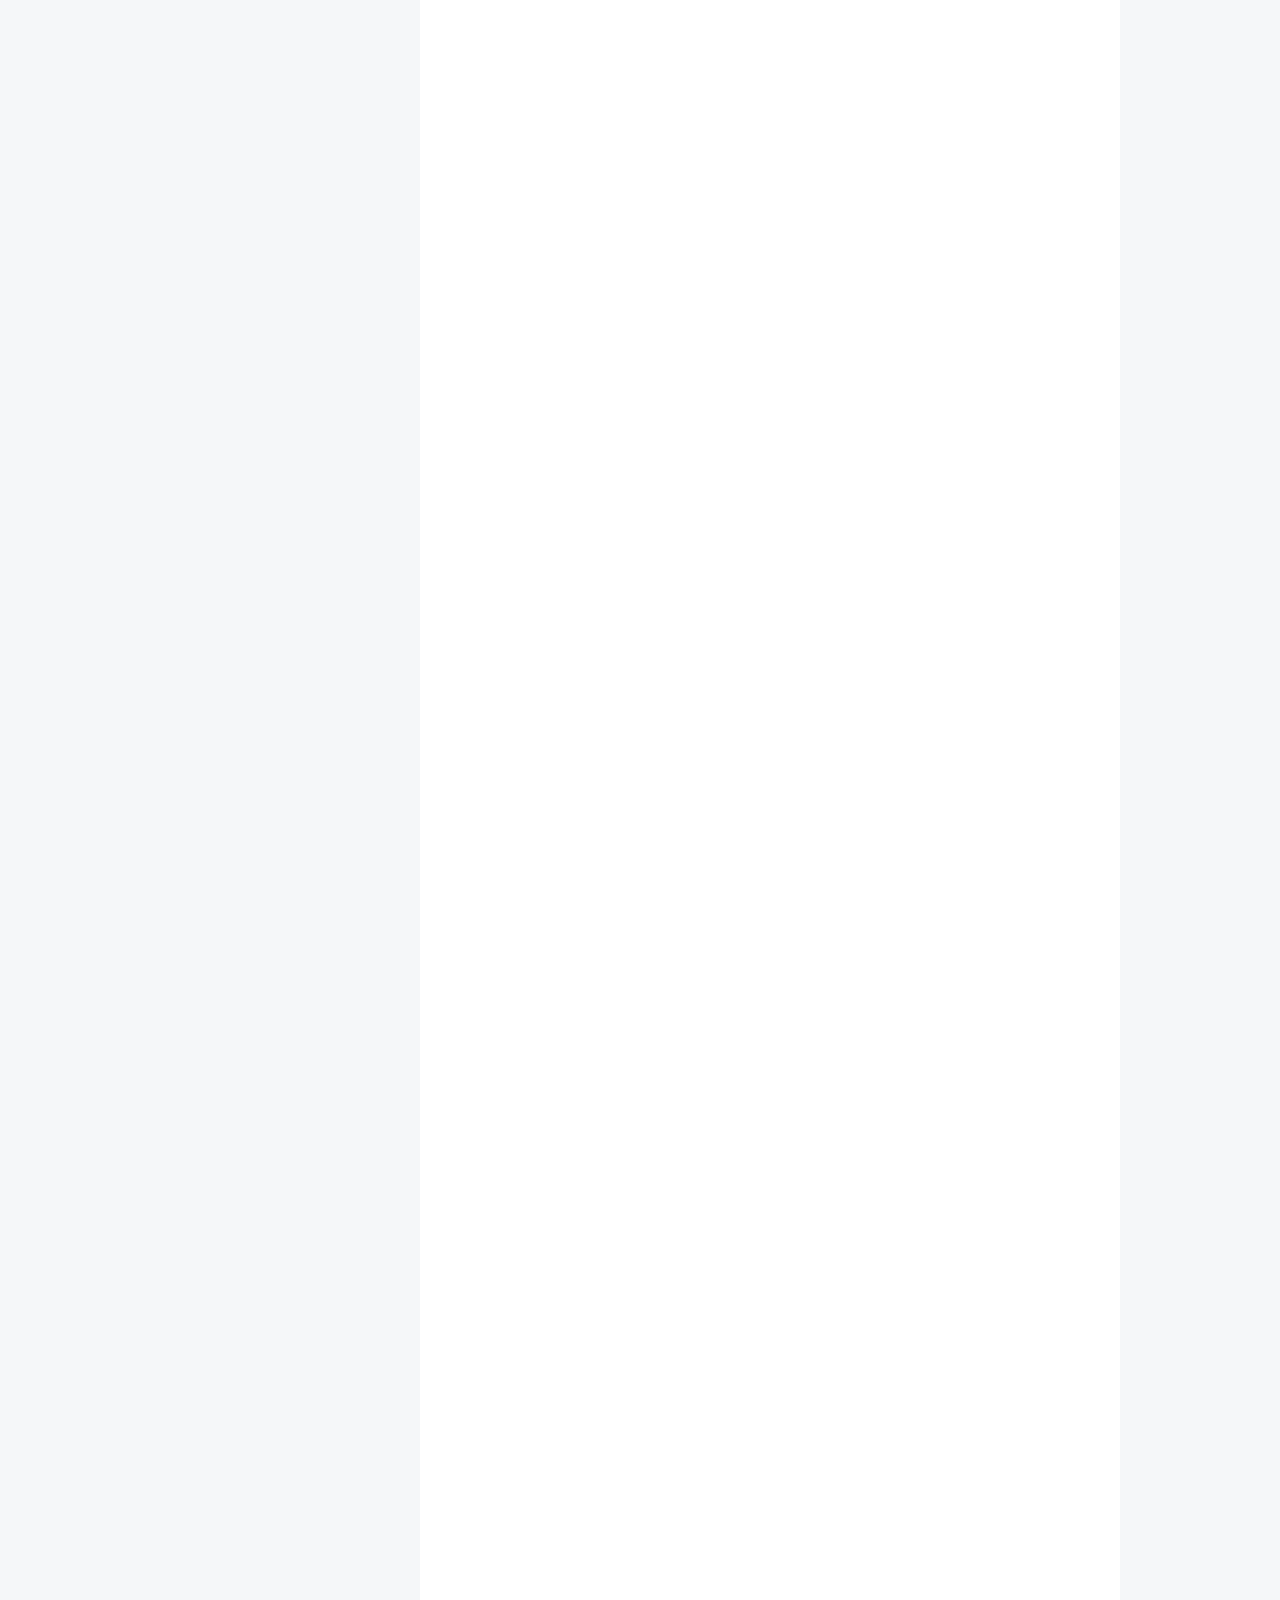
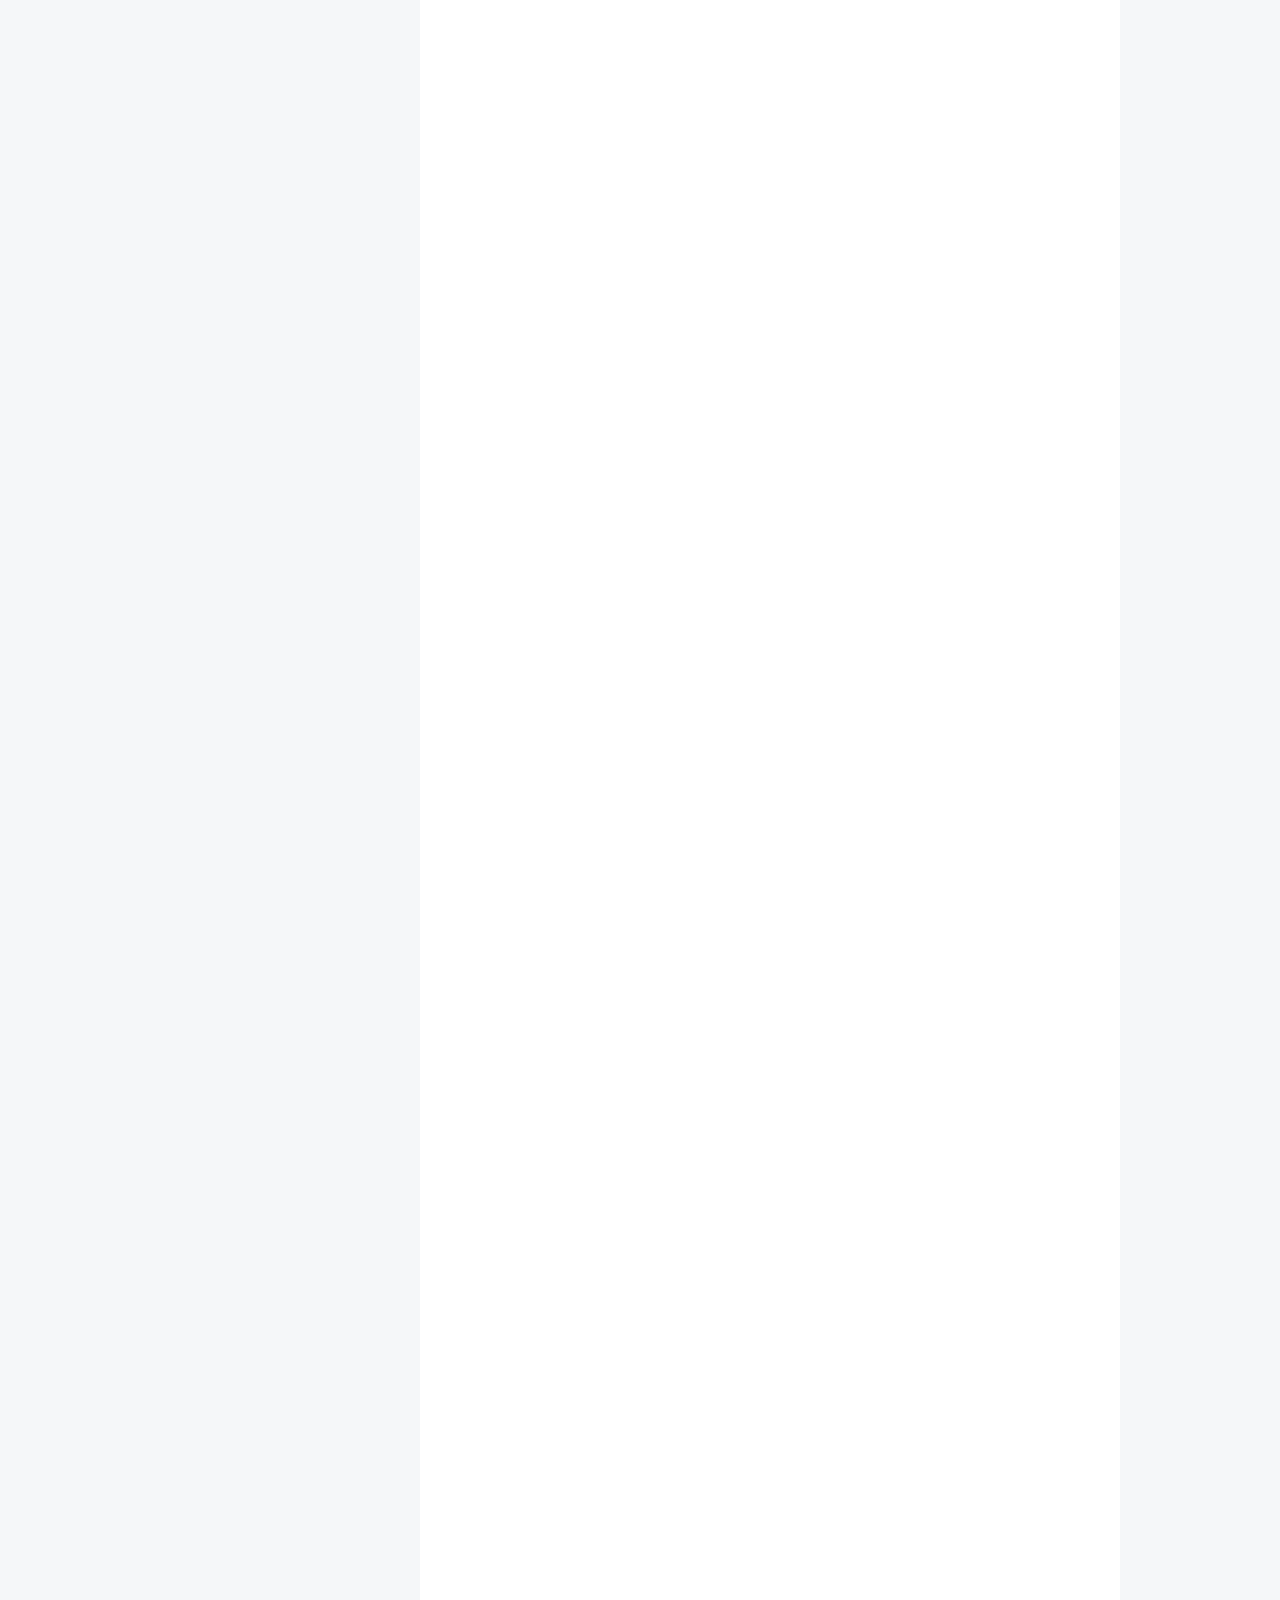
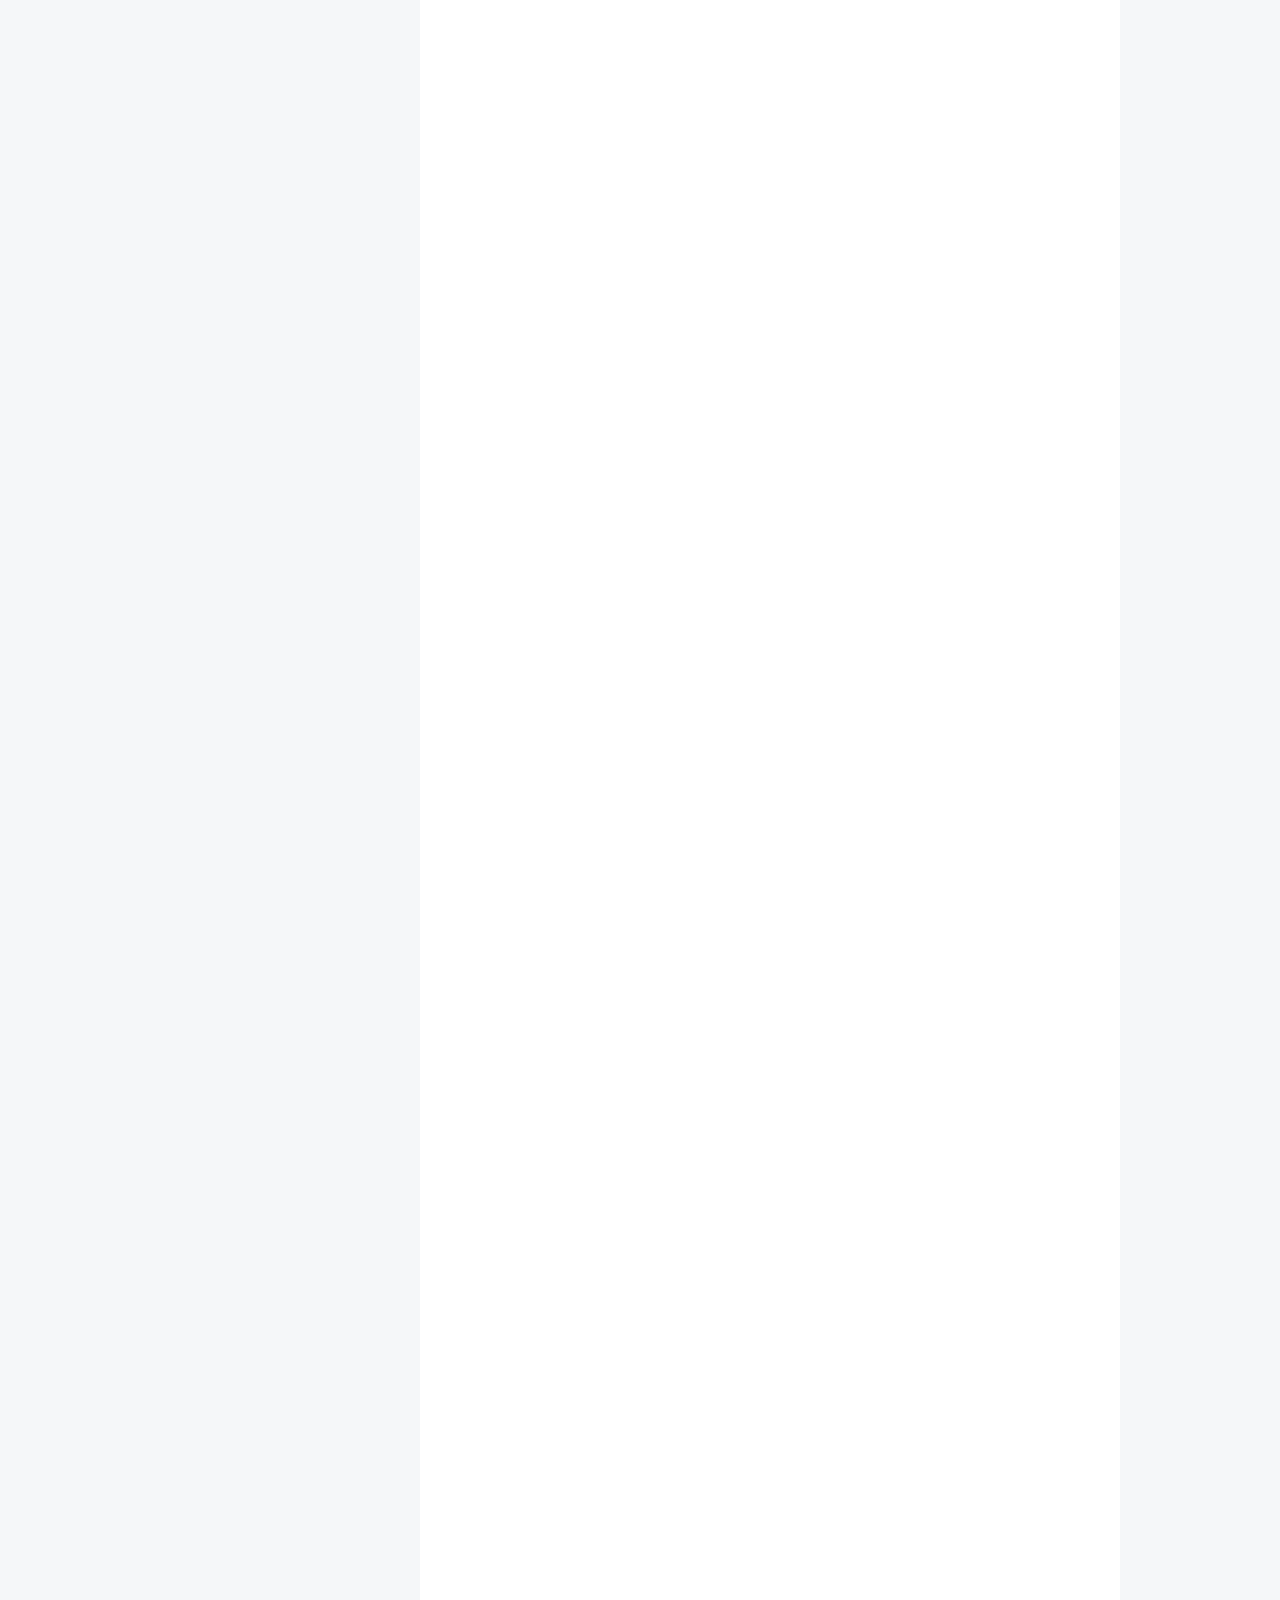
==== commit 2dda0293: "Site updated: 2018-12-13 13:49:00" ====
--- a/index.html
+++ b/index.html
@@ -325,6 +325,7 @@
 <p>如果带点恶意，可以这样：</p>
 <figure class="highlight plain"><table><tr><td class="gutter"><pre><span class="line">1</span><br><span class="line">2</span><br><span class="line">3</span><br><span class="line">4</span><br><span class="line">5</span><br></pre></td><td class="code"><pre><span class="line">&lt;script&gt;</span><br><span class="line">    while (true) &#123;</span><br><span class="line">        alert(&apos;Hello&apos;)</span><br><span class="line">    &#125;</span><br><span class="line">&lt;/script&gt;复制代码</span><br></pre></td></tr></table></figure>
 <p>这时，网站就挂了。</p>
+<figure class="highlight plain"><table><tr><td class="gutter"><pre><span class="line">1</span><br><span class="line">2</span><br><span class="line">3</span><br><span class="line">4</span><br><span class="line">5</span><br><span class="line">6</span><br><span class="line">7</span><br><span class="line">8</span><br><span class="line">9</span><br><span class="line">10</span><br><span class="line">11</span><br><span class="line">12</span><br><span class="line">13</span><br><span class="line">14</span><br><span class="line">15</span><br><span class="line">16</span><br><span class="line">17</span><br></pre></td><td class="code"><pre><span class="line">&lt;!DOCTYPE html&gt;</span><br><span class="line">&lt;html&gt;</span><br><span class="line">&lt;head&gt;</span><br><span class="line">	&lt;title&gt;&lt;/title&gt;</span><br><span class="line">	&lt;meta charset=&quot;utf-8&quot;&gt;</span><br><span class="line">&lt;/head&gt;</span><br><span class="line">&lt;script type=&quot;text/javascript&quot; src=&quot;common.js&quot;&gt;&lt;/script&gt;</span><br><span class="line">&lt;!-- &lt;script&gt;</span><br><span class="line">      while (true) &#123;</span><br><span class="line">          alert(&apos;Hello&apos;)</span><br><span class="line">      &#125;</span><br><span class="line">  &lt;/script&gt; --&gt;</span><br><span class="line">   &lt;font size=&quot;100&quot; color=&quot;red&quot;&gt;试试水&lt;/font&gt;</span><br><span class="line">&lt;body&gt;</span><br><span class="line">33333333</span><br><span class="line">&lt;/body&gt;</span><br><span class="line">&lt;/html&gt;</span><br></pre></td></tr></table></figure>
 <p>当然，最常见 xss 攻击是读取 Cookie：</p>
 <figure class="highlight plain"><table><tr><td class="gutter"><pre><span class="line">1</span><br><span class="line">2</span><br><span class="line">3</span><br></pre></td><td class="code"><pre><span class="line">&lt;script&gt;</span><br><span class="line">    alert(document.cookie)</span><br><span class="line">&lt;/script&gt;</span><br></pre></td></tr></table></figure>
 <p><img src="/2018/12/11/前端安全知识/cookie.jpg" alt=""></p>
--- a/css/main.css
+++ b/css/main.css
@@ -1823,7 +1823,7 @@
   width: 4px;
   height: 4px;
   border-radius: 50%;
-  background: #c13ba1;
+  background: #13faff;
 }
 .links-of-blogroll {
   font-size: 13px;
